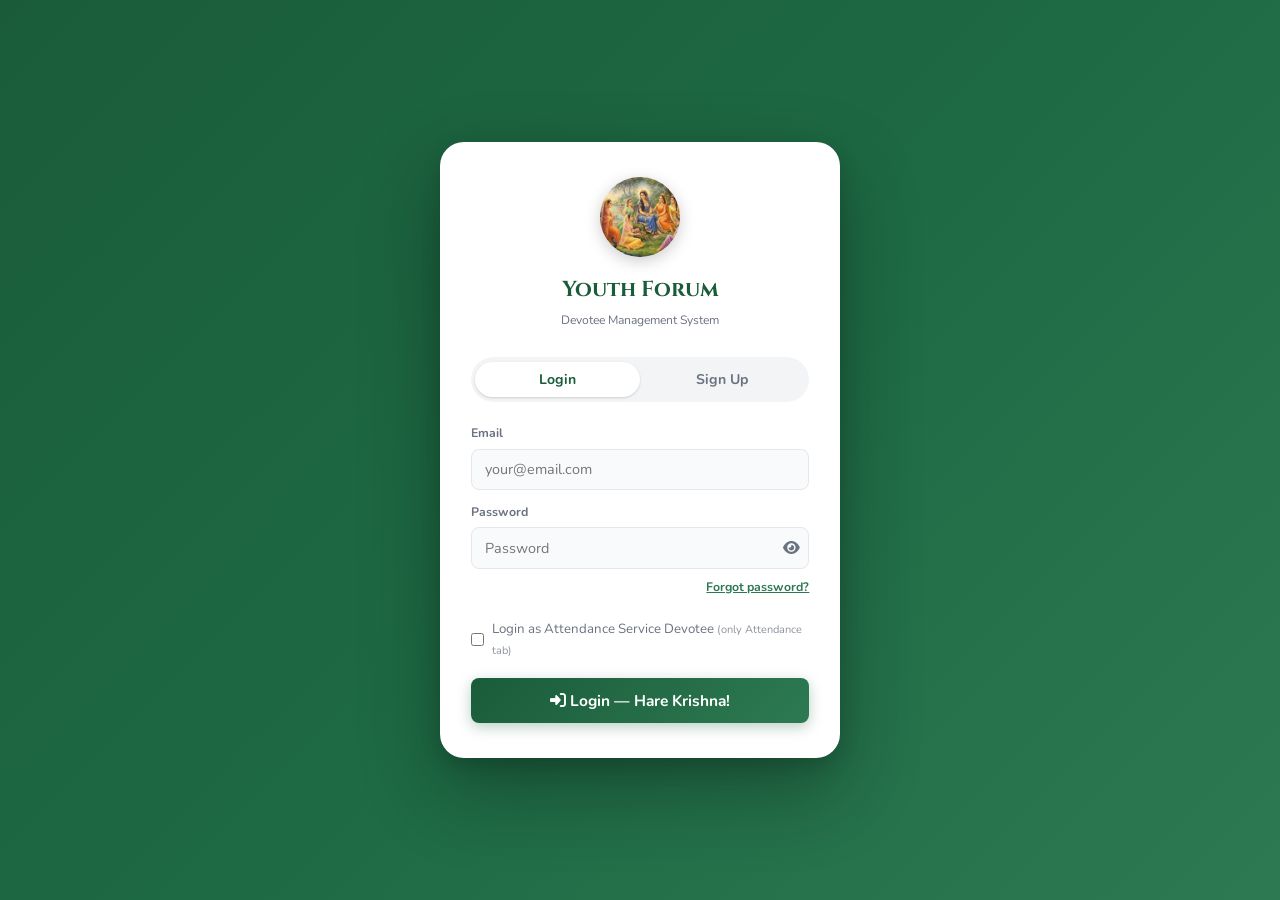
==== index.html @ b0c0c2d6 "done" ====
<!DOCTYPE html>
<html lang="en">
<head>
  <meta charset="UTF-8">
  <meta name="viewport" content="width=device-width, initial-scale=1.0">
  <title>Youth Forum – Devotee Management</title>
  <link rel="preconnect" href="https://fonts.googleapis.com">
  <link href="https://fonts.googleapis.com/css2?family=Cinzel:wght@400;600;700&family=Nunito:wght@300;400;500;600;700&display=swap" rel="stylesheet">
  <link rel="stylesheet" href="https://cdnjs.cloudflare.com/ajax/libs/font-awesome/6.5.1/css/all.min.css">
  <link rel="stylesheet" href="css/style.css">
  <link rel="manifest" href="manifest.json">
  <link rel="apple-touch-icon" href="icon-192.png">
  <link rel="icon" type="image/svg+xml" href="icons/icon.svg">
  <meta name="apple-mobile-web-app-capable" content="yes">
  <meta name="apple-mobile-web-app-status-bar-style" content="black-translucent">
  <meta name="apple-mobile-web-app-title" content="Youth Forum">
  <meta name="theme-color" content="#1a5c3a">
</head>
<body>

<!-- ══════════ AUTH SCREEN ══════════ -->
<div id="auth-screen" class="auth-screen">
  <div class="auth-card">
    <div class="auth-logo">
      <img src="icon-192.png" alt="Youth Forum" style="width:80px;height:80px;border-radius:50%;object-fit:cover;margin-bottom:0.75rem;box-shadow:0 4px 16px rgba(0,0,0,0.2)">
      <h2>Youth Forum</h2>
      <p>Devotee Management System</p>
    </div>
    <div class="auth-tabs">
      <button class="auth-tab active" onclick="switchAuthTab('login', this)">Login</button>
      <button class="auth-tab" onclick="switchAuthTab('signup', this)">Sign Up</button>
    </div>

    <!-- Login Form -->
    <form class="auth-form" id="login-form" onsubmit="doLogin(event)">
      <div id="login-error" class="auth-error"></div>
      <div class="auth-field">
        <label>Email</label>
        <input type="email" id="login-email" required placeholder="your@email.com" autocomplete="email">
      </div>
      <div class="auth-field">
        <label>Password</label>
        <div class="pw-wrap">
          <input type="password" id="login-password" required placeholder="Password" autocomplete="current-password">
          <button type="button" class="pw-eye" onclick="togglePw('login-password',this)" tabindex="-1"><i class="fas fa-eye"></i></button>
        </div>
      </div>
      <div style="text-align:right;margin-top:-.4rem">
        <button type="button" class="forgot-link" onclick="doForgotPassword()">Forgot password?</button>
      </div>
      <label style="display:flex;align-items:center;gap:.5rem;font-size:.83rem;color:var(--text-muted);margin-top:.5rem;cursor:pointer">
        <input type="checkbox" id="login-as-service" style="cursor:pointer">
        <span>Login as Attendance Service Devotee <small style="opacity:.75">(only Attendance tab)</small></span>
      </label>
      <button type="submit" class="auth-btn"><i class="fas fa-sign-in-alt"></i> Login — Hare Krishna!</button>
    </form>

    <!-- Sign Up Form -->
    <form class="auth-form hidden" id="signup-form" onsubmit="doSignup(event)">
      <div id="signup-error" class="auth-error"></div>
      <div class="auth-field">
        <label>Full Name <span class="req">*</span></label>
        <input type="text" id="signup-name" required placeholder="Your name">
      </div>
      <div class="auth-field">
        <label>Email <span class="req">*</span></label>
        <input type="email" id="signup-email" required placeholder="your@email.com" autocomplete="email">
      </div>
      <div class="auth-field">
        <label>Password <span class="req">*</span></label>
        <div class="pw-wrap">
          <input type="password" id="signup-password" required placeholder="Min 6 characters" autocomplete="new-password">
          <button type="button" class="pw-eye" onclick="togglePw('signup-password',this)" tabindex="-1"><i class="fas fa-eye"></i></button>
        </div>
      </div>
      <div class="auth-field">
        <label>Your Role</label>
        <select id="signup-role">
          <option value="serviceDevotee">Facilitator (Calling &amp; Attendance)</option>
          <option value="teamAdmin">Team Admin (Team access)</option>
        </select>
      </div>
      <div class="auth-field" id="signup-team-field">
        <label>Your Team</label>
        <select id="signup-team">
          <option value="">Select Team</option>
          <option>Keshav</option><option>Madhav</option><option>Govind</option><option>Anant</option><option>Janardhana</option><option>Panchaal</option><option>Sanatana</option><option>Other</option>
        </select>
      </div>
      <button type="submit" class="auth-btn"><i class="fas fa-user-plus"></i> Request Account</button>
      <p class="auth-divider"><i class="fas fa-shield-alt"></i> Every new account needs Super Admin approval before it can sign in.</p>
    </form>
  </div>
</div>

<!-- ══════════ PENDING APPROVAL SCREEN ══════════ -->
<div id="pending-approval-screen" class="auth-screen hidden">
  <div class="auth-card">
    <div class="auth-logo">
      <div class="auth-om">⏳</div>
      <h2>Awaiting Approval</h2>
      <p>Your sign-up request has been received.</p>
    </div>
    <div style="text-align:center;color:var(--text-muted);font-size:.88rem;line-height:1.55;padding:.5rem 0 1rem">
      Super Admin will review your request shortly. You'll be able to log in once approved.<br><br>
      If urgent, please contact your coordinator directly.
    </div>
    <button class="btn btn-secondary" style="width:100%" onclick="doLogout()"><i class="fas fa-sign-out-alt"></i> Logout</button>
  </div>
</div>

<!-- ══════════ SIGN-UP REQUESTS MODAL (super admin) ══════════ -->
<div id="signup-requests-modal" class="modal-overlay hidden">
  <div class="modal-box large">
    <div class="modal-header">
      <h2><i class="fas fa-user-clock"></i> Sign-up Requests</h2>
      <button class="btn-icon close" onclick="closeModal('signup-requests-modal')"><i class="fas fa-times"></i></button>
    </div>
    <div id="signup-requests-list" style="max-height:65vh;overflow-y:auto;padding:1rem 1.25rem">
      <div class="loading"><i class="fas fa-spinner"></i> Loading…</div>
    </div>
  </div>
</div>

<!-- ══════════ BIRTHDAY POPUP ══════════ -->
<div id="birthday-popup" class="modal-overlay hidden">
  <div class="modal-box birthday-modal">
    <div class="birthday-header">
      <div class="birthday-icon-wrap"><i class="fas fa-birthday-cake"></i></div>
      <h2>Birthdays This Week 🎉</h2>
      <button class="btn-icon close" onclick="closeBirthdayPopup()"><i class="fas fa-times"></i></button>
    </div>
    <div id="birthday-list" class="birthday-list"></div>
    <button class="btn btn-primary" style="width:100%;margin-top:1rem" onclick="closeBirthdayPopup()">Hare Krishna! Close</button>
  </div>
</div>

<!-- ══════════ TOAST ══════════ -->
<div id="toast" class="toast hidden"></div>

<!-- ══════════ HEADER ══════════ -->
<header class="app-header">
  <div class="header-content">
    <button class="sidebar-toggle" id="sidebar-toggle" onclick="openSidebar()" title="Menu">
      <i class="fas fa-bars"></i>
      <span id="sidebar-badge" class="sidebar-badge hidden"></span>
    </button>
    <div class="header-logo">
      <img src="icon-192.png" class="app-logo-img" alt="Youth Forum" style="width:42px;height:42px;border-radius:50%;object-fit:cover;flex-shrink:0;border:1.5px solid rgba(255,255,255,.4);box-shadow:0 2px 8px rgba(0,0,0,.25);display:block">
      <div class="header-text">
        <h1>Youth Forum</h1>
        <p>Devotee Management System</p>
      </div>
    </div>
    <div class="header-right">
      <div class="header-date"><i class="fas fa-calendar-alt"></i> <span id="today-date"></span></div>
      <div class="header-user">
        <div class="header-user-info">
          <span class="header-user-name" id="header-user-name"></span>
          <span class="role-pill" id="header-role-pill"></span>
        </div>
      </div>
    </div>
  </div>
</header>

<!-- ══════════ SIDEBAR ══════════ -->
<div id="sidebar-overlay" class="sidebar-overlay hidden" onclick="closeSidebar()"></div>
<aside id="app-sidebar" class="app-sidebar">
  <div class="sidebar-header">
    <div class="sidebar-user">
      <div class="sidebar-avatar" id="sidebar-avatar">
        <img id="sidebar-avatar-img" src="" alt="" style="display:none">
        <span id="sidebar-avatar-initials"></span>
      </div>
      <div>
        <div class="sidebar-user-name" id="sidebar-user-name"></div>
        <div class="sidebar-user-role" id="sidebar-user-role"></div>
      </div>
    </div>
    <button class="btn-icon close" onclick="closeSidebar()" title="Close menu"><i class="fas fa-times"></i></button>
  </div>
  <nav class="sidebar-nav">
    <!-- Management group -->
    <div class="sidebar-group super-admin-only">
      <button class="sidebar-group-header" onclick="toggleSidebarGroup(this)">
        <i class="fas fa-cogs"></i> <span>Management</span>
        <i class="fas fa-chevron-down sidebar-chevron"></i>
      </button>
      <div class="sidebar-group-body">
        <button class="sidebar-item sub" onclick="openSessionConfig()">
          <i class="fas fa-calendar-check"></i> <span>Session Configuration</span>
        </button>
        <button class="sidebar-item sub" onclick="openSessionManagement()">
          <i class="fas fa-list-alt"></i> <span>Session Management</span>
        </button>
        <button class="sidebar-item sub" onclick="openUserManagement()">
          <i class="fas fa-user-shield"></i> <span>User Management</span>
        </button>
        <button class="sidebar-item sub" onclick="openSignupRequests()">
          <i class="fas fa-user-clock"></i> <span>Sign-up Requests</span>
          <span id="signup-pending-badge" class="sidebar-item-badge hidden">0</span>
        </button>
        <button class="sidebar-item sub" onclick="openTargetMgmt(); closeSidebar();">
          <i class="fas fa-bullseye"></i> <span>Target Management</span>
        </button>
        <button class="sidebar-item sub danger" onclick="openClearDataModal(); closeSidebar();">
          <i class="fas fa-trash-alt"></i> <span>Clear Data</span>
        </button>
      </div>
    </div>

    <!-- Reports group -->
    <div class="sidebar-group super-admin-only">
      <button class="sidebar-group-header" onclick="toggleSidebarGroup(this)">
        <i class="fas fa-chart-bar"></i> <span>Reports</span>
        <i class="fas fa-chevron-down sidebar-chevron"></i>
      </button>
      <div class="sidebar-group-body">
        <button class="sidebar-item sub" onclick="openMonthlyReports(); closeSidebar();">
          <i class="fas fa-calendar-alt"></i> <span>Monthly Reports</span>
        </button>
        <button class="sidebar-item sub" onclick="openFYReports(); closeSidebar();">
          <i class="fas fa-calendar-check"></i> <span>FY Reports</span>
        </button>
        <button class="sidebar-item sub" onclick="openIndividualReports(); closeSidebar();">
          <i class="fas fa-id-card"></i> <span>Individual Reports</span>
        </button>
      </div>
    </div>

    <!-- Standalone shortcut: opens its own card view -->
    <button class="sidebar-item super-admin-only" onclick="openPersonalMeetings(); closeSidebar();">
      <i class="fas fa-handshake"></i> <span>Personal Meetings</span>
    </button>

    <div class="sidebar-divider"></div>

    <button class="sidebar-item" onclick="openEditProfile(); closeSidebar();">
      <i class="fas fa-user-edit"></i> <span>Edit Profile</span>
    </button>
    <button class="sidebar-item" onclick="openChangePassword()">
      <i class="fas fa-key"></i> <span>Change Password</span>
    </button>
    <div class="sidebar-divider"></div>
    <button class="sidebar-item danger" onclick="doLogout()">
      <i class="fas fa-sign-out-alt"></i> <span>Logout</span>
    </button>
  </nav>
</aside>

<!-- ══════════ TAB NAV ══════════ -->
<nav class="tab-nav">
  <button class="tab-btn active" data-tab="dashboard" onclick="switchTab('dashboard', this)">
    <i class="fas fa-home"></i><span>Dashboard</span>
  </button>
  <button class="tab-btn" data-tab="devotees" onclick="switchTab('devotees', this)">
    <i class="fas fa-users"></i><span>Devotees</span>
  </button>
  <button class="tab-btn" data-tab="calling" onclick="switchTab('calling', this)">
    <i class="fas fa-phone-alt"></i><span>Calling</span>
  </button>
  <button class="tab-btn" data-tab="attendance" onclick="switchTab('attendance', this)">
    <i class="fas fa-check-circle"></i><span>Attendance</span>
  </button>
  <button class="tab-btn" data-tab="books" onclick="switchTab('books', this)">
    <i class="fas fa-book-open"></i><span>Books</span>
  </button>
  <button class="tab-btn" data-tab="service" onclick="switchTab('service', this)">
    <i class="fas fa-hands-helping"></i><span>Service</span>
  </button>
  <button class="tab-btn" data-tab="registration" onclick="switchTab('registration', this)">
    <i class="fas fa-id-card-alt"></i><span>Registration</span>
  </button>
  <button class="tab-btn" data-tab="donation" onclick="switchTab('donation', this)">
    <i class="fas fa-hand-holding-heart"></i><span>Donation</span>
  </button>
  <button class="tab-btn" data-tab="care" onclick="switchTab('care', this)">
    <i class="fas fa-heart"></i><span>Care</span>
  </button>
  <button class="tab-btn" data-tab="events" onclick="switchTab('events', this)">
    <i class="fas fa-calendar-star"></i><span>Events</span>
  </button>
  <button class="tab-btn" data-tab="calling-mgmt" onclick="switchTab('calling-mgmt', this)">
    <i class="fas fa-phone-volume"></i><span>Calling Mgmt</span>
  </button>
</nav>

<!-- ══════════ BOTTOM NAV (mobile only) ══════════
     All tabs in a scrollable strip — 4 visible at a time.
     Arrow buttons on each side scroll by one "page" (4 tab widths).
     Active tab auto-scrolls into view via _bnavScrollActive() in ui-core.js.
     applyRoleUI hides individual .bnav-btn elements by role, same as before. -->
<nav class="bottom-nav">
  <button class="bnav-arrow" id="bnav-prev" onclick="_bnavScroll(-1)" aria-label="Previous tabs">
    <i class="fas fa-chevron-left"></i>
  </button>
  <div class="bnav-scroll" id="bnav-scroll">
    <button class="bnav-btn" data-tab="dashboard" onclick="switchTab('dashboard', this)">
      <i class="fas fa-home"></i><span>Home</span>
    </button>
    <button class="bnav-btn" data-tab="devotees" onclick="switchTab('devotees', this)">
      <i class="fas fa-users"></i><span>Devotees</span>
    </button>
    <button class="bnav-btn" data-tab="calling" onclick="switchTab('calling', this)">
      <i class="fas fa-phone-alt"></i><span>Calling</span>
    </button>
    <button class="bnav-btn" data-tab="attendance" onclick="switchTab('attendance', this)">
      <i class="fas fa-check-circle"></i><span>Attendance</span>
    </button>
    <button class="bnav-btn" data-tab="books" onclick="switchTab('books', this)">
      <i class="fas fa-book-open"></i><span>Books</span>
    </button>
    <button class="bnav-btn" data-tab="service" onclick="switchTab('service', this)">
      <i class="fas fa-hands-helping"></i><span>Service</span>
    </button>
    <button class="bnav-btn" data-tab="registration" onclick="switchTab('registration', this)">
      <i class="fas fa-id-card-alt"></i><span>Reg.</span>
    </button>
    <button class="bnav-btn" data-tab="donation" onclick="switchTab('donation', this)">
      <i class="fas fa-hand-holding-heart"></i><span>Donation</span>
    </button>
    <button class="bnav-btn" data-tab="care" onclick="switchTab('care', this)">
      <i class="fas fa-heart"></i><span>Care</span>
    </button>
    <button class="bnav-btn" data-tab="events" onclick="switchTab('events', this)">
      <i class="fas fa-calendar-star"></i><span>Events</span>
    </button>
    <button class="bnav-btn" data-tab="calling-mgmt" onclick="switchTab('calling-mgmt', this)">
      <i class="fas fa-phone-volume"></i><span>Mgmt</span>
    </button>
  </div>
  <button class="bnav-arrow" id="bnav-next" onclick="_bnavScroll(1)" aria-label="Next tabs">
    <i class="fas fa-chevron-right"></i>
  </button>
</nav>

<!-- ══════════ BREADCRUMB TRAIL ══════════
     A clickable path "Home › Reports › Attendance Reports › Attendance Sheet"
     so users always know where they are inside nested screens. Click any
     segment to jump up the hierarchy. -->
<nav id="breadcrumb-trail" class="breadcrumb-trail" aria-label="Breadcrumb"></nav>

<!-- ══════════ FILTER RIBBON ══════════
     Single source of truth for context filters across every tab.
     Chip = grey when inactive, brand-green when filter is active.
     Click chip → custom dropdown panel opens below. -->
<section id="master-filter-bar" class="filter-ribbon">
  <div class="fr-chips">

    <!-- Session chip -->
    <div class="fr-chip-wrap">
      <div class="fr-chip" id="fr-chip-session" data-active="false" onclick="_frToggle(event,'session')">
        <i class="fas fa-calendar-check fr-chip-icon"></i>
        <span class="fr-chip-label">Session</span>
        <span class="fr-chip-value" id="fr-session-value"></span>
        <button class="fr-chip-clear" id="fr-session-clear" onclick="_frClearSession(event)" title="Clear"><i class="fas fa-times"></i></button>
        <i class="fas fa-chevron-down fr-chip-caret"></i>
      </div>
      <div class="fr-dropdown hidden" id="fr-dropdown-session">
        <div class="fr-dropdown-list" id="fr-dropdown-list-session">
          <div class="fr-dropdown-empty">— Loading sessions —</div>
        </div>
      </div>
    </div>

    <!-- Team chip -->
    <div class="fr-chip-wrap">
      <div class="fr-chip" id="fr-chip-team" data-active="false" onclick="_frToggle(event,'team')">
        <i class="fas fa-users fr-chip-icon"></i>
        <span class="fr-chip-label">Team</span>
        <span class="fr-chip-value" id="fr-team-value"></span>
        <span id="mfb-team-chip" class="fr-chip-locked" style="display:none"></span>
        <button class="fr-chip-clear" id="fr-team-clear" onclick="_frClearTeam(event)" title="Clear"><i class="fas fa-times"></i></button>
        <i class="fas fa-chevron-down fr-chip-caret"></i>
      </div>
      <div class="fr-dropdown hidden" id="fr-dropdown-team">
        <div class="fr-dropdown-list" id="fr-dropdown-list-team"></div>
      </div>
    </div>

    <!-- Calling By chip -->
    <div class="fr-chip-wrap">
      <div class="fr-chip" id="fr-chip-by" data-active="false" onclick="_frToggle(event,'by')">
        <i class="fas fa-headset fr-chip-icon"></i>
        <span class="fr-chip-label">Calling By</span>
        <span class="fr-chip-value" id="fr-by-value"></span>
        <button class="fr-chip-clear" id="fr-by-clear" onclick="_frClearBy(event)" title="Clear"><i class="fas fa-times"></i></button>
        <i class="fas fa-chevron-down fr-chip-caret"></i>
      </div>
      <div class="fr-dropdown hidden" id="fr-dropdown-by">
        <div class="fr-dropdown-list" id="fr-dropdown-list-by"></div>
      </div>
    </div>

    <!-- Clear all -->
    <button class="fr-clear-all" id="fr-clear-all" onclick="_frClearAll()" style="display:none">
      <i class="fas fa-broom"></i> Clear all
    </button>
  </div>
  <div class="mfb-caption" id="mfb-caption">Showing all teams</div>
</section>

<!-- ══════════ MAIN CONTENT ══════════ -->
<main class="main-content">

  <!-- ──────── TAB 0: DASHBOARD (REPORT-ONLY) ──────── -->
  <section id="tab-dashboard" class="tab-panel active">

    <!-- Compact greeting bar -->
    <div class="dash-greet">
      <div class="dash-greet-left">
        <span class="dash-greet-om">ॐ</span>
        <div>
          <div id="home-greeting" class="dash-greet-title">Hare Krishna!</div>
          <div class="dash-greet-sub" id="dash-greet-sub">Today's snapshot</div>
        </div>
      </div>
      <button class="dash-refresh-btn" onclick="loadDashboard()" title="Refresh">
        <i class="fas fa-sync-alt"></i>
      </button>
    </div>

    <!-- KPI tiles row -->
    <div class="dash-kpi-row" id="dash-kpi-row">
      <div class="dash-kpi" data-kpi="attended">
        <div class="dash-kpi-icon att-icon"><i class="fas fa-check-circle"></i></div>
        <div class="dash-kpi-body">
          <div class="dash-kpi-num" id="kpi-attended">—</div>
          <div class="dash-kpi-label">Attended</div>
        </div>
      </div>
      <div class="dash-kpi" data-kpi="accuracy">
        <div class="dash-kpi-icon call-icon"><i class="fas fa-phone-alt"></i></div>
        <div class="dash-kpi-body">
          <div class="dash-kpi-num" id="kpi-accuracy">—</div>
          <div class="dash-kpi-label">Calling Accuracy</div>
        </div>
      </div>
      <div class="dash-kpi" data-kpi="books">
        <div class="dash-kpi-icon book-icon"><i class="fas fa-book-open"></i></div>
        <div class="dash-kpi-body">
          <div class="dash-kpi-num" id="kpi-books">—</div>
          <div class="dash-kpi-label">Books</div>
        </div>
      </div>
      <div class="dash-kpi" data-kpi="service">
        <div class="dash-kpi-icon service-icon"><i class="fas fa-hands-helping"></i></div>
        <div class="dash-kpi-body">
          <div class="dash-kpi-num" id="kpi-service">—</div>
          <div class="dash-kpi-label">Services</div>
        </div>
      </div>
      <div class="dash-kpi" data-kpi="reg">
        <div class="dash-kpi-icon reg-icon"><i class="fas fa-id-card-alt"></i></div>
        <div class="dash-kpi-body">
          <div class="dash-kpi-num" id="kpi-reg">—</div>
          <div class="dash-kpi-label">Registrations</div>
        </div>
      </div>
      <div class="dash-kpi" data-kpi="donation">
        <div class="dash-kpi-icon donation-icon"><i class="fas fa-hand-holding-heart"></i></div>
        <div class="dash-kpi-body">
          <div class="dash-kpi-num" id="kpi-donation">—</div>
          <div class="dash-kpi-label">Donation ₹</div>
        </div>
      </div>
    </div>

    <!-- Coordinator performance grid -->
    <div class="dash-section-head">
      <div>
        <i class="fas fa-clipboard-list"></i> Coordinator Performance
      </div>
    </div>
    <div id="dashboard-content" class="dashboard-wrap">
      <div class="loading"><i class="fas fa-spinner"></i> Loading…</div>
    </div>

    <!-- Quick-launch shortcuts (compact) -->
    <div class="dash-section-head"><i class="fas fa-bolt"></i> Quick Actions</div>
    <div class="dash-quick-grid">
      <button class="dash-quick" onclick="navTabView('attendance','live')">
        <span class="dash-quick-icon att-icon"><i class="fas fa-check-circle"></i></span>
        <span class="dash-quick-label">Mark Attendance</span>
      </button>
      <button class="dash-quick" onclick="navTabView('calling','calls')">
        <span class="dash-quick-icon call-icon"><i class="fas fa-phone-alt"></i></span>
        <span class="dash-quick-label">Log Calls</span>
      </button>
      <button class="dash-quick entry-action" onclick="navTabView('service','log')">
        <span class="dash-quick-icon service-icon"><i class="fas fa-hands-helping"></i></span>
        <span class="dash-quick-label">Add Service</span>
      </button>
      <button class="dash-quick entry-action" onclick="navTabView('books','log')">
        <span class="dash-quick-icon book-icon"><i class="fas fa-book-open"></i></span>
        <span class="dash-quick-label">Add Books</span>
      </button>
      <button class="dash-quick entry-action" onclick="navTabView('registration','log')">
        <span class="dash-quick-icon reg-icon"><i class="fas fa-id-card-alt"></i></span>
        <span class="dash-quick-label">Add Registration</span>
      </button>
      <button class="dash-quick entry-action" onclick="navTabView('donation','log')">
        <span class="dash-quick-icon donation-icon"><i class="fas fa-hand-holding-heart"></i></span>
        <span class="dash-quick-label">Add Donation</span>
      </button>
    </div>

  </section>

  <!-- ──────── TAB 1: DEVOTEES ──────── -->
  <section id="tab-devotees" class="tab-panel">
    <div class="panel-header">
      <h2><i class="fas fa-spa"></i> Devotee Profiles</h2>
      <div class="panel-actions">
        <button class="btn btn-secondary" id="btn-import-excel" onclick="openImportModal()"><i class="fas fa-file-excel"></i> Import Excel</button>
        <button class="btn btn-secondary admin-coordinator-only" onclick="exportDevoteeDatabase()" title="Export team-wise devotee database"><i class="fas fa-database"></i> Export DB</button>
      </div>
    </div>
    <div class="search-filter-bar">
      <div class="search-box">
        <i class="fas fa-search"></i>
        <input type="text" id="devotee-search" placeholder="Search by name or mobile…" autocomplete="off" autocorrect="off" autocapitalize="off" spellcheck="false" data-form-type="other" data-lpignore="true" data-1p-ignore="true" readonly onfocus="this.removeAttribute('readonly')" oninput="debounce(loadDevotees, 300)()">
      </div>
      <!-- Team + Calling By come from the master filter bar. Status stays here as a content filter. -->
      <select id="filter-status" class="filter-select" onchange="loadDevotees()">
        <option value="">All Statuses</option>
        <option value="Expected to be Serious">ETS</option>
        <option>Serious</option>
        <option>Most Serious</option>
        <option>New Devotee</option>
        <option>Inactive</option>
      </select>
    </div>
    <div id="devotee-count" class="result-count"></div>
    <div id="devotee-list" class="devotee-list"></div>
  </section>

  <!-- ──────── TAB 2: CALLING ──────── -->
  <section id="tab-calling" class="tab-panel">
    <input type="hidden" id="calling-week">

    <div class="att-sub-tabs">
      <button class="att-sub-tab active" onclick="switchCallingSubTab(this,'calls')">
        <i class="fas fa-phone-alt"></i> Calls
      </button>
      <button class="att-sub-tab" onclick="switchCallingSubTab(this,'reports')">
        <i class="fas fa-chart-bar"></i> Reports
      </button>
    </div>

    <!-- ── CALLING LIST PANEL ── -->
    <div id="calling-panel-list" class="att-sub-panel active">
      <div class="panel-header">
        <h2><i class="fas fa-phone-alt"></i> Calling Status</h2>
        <div class="panel-actions">
          <span id="calling-dates-display" class="calling-dates-display"></span>
          <button class="btn btn-secondary btn-sm" onclick="exportCallingListByCoord()" title="Download calling list (per coordinator, last 6 sessions)">
            <i class="fas fa-file-excel"></i> Download List
          </button>
        </div>
      </div>
      <!-- Search + Status are local; Team + Calling By come from master filter bar -->
      <div class="search-filter-bar" style="flex-wrap:wrap;gap:.5rem">
        <div class="search-box" style="flex:1;min-width:160px">
          <i class="fas fa-search"></i>
          <input type="text" id="calling-search" placeholder="Search devotee…" autocomplete="off" autocorrect="off" autocapitalize="off" spellcheck="false" data-form-type="other" data-lpignore="true" data-1p-ignore="true" readonly onfocus="this.removeAttribute('readonly')" oninput="filterCallingList()">
        </div>
        <select id="calling-filter-status" class="filter-select" onchange="filterCallingList()">
          <option value="">All Statuses</option>
          <option value="Yes">✓ Confirmed Coming</option>
          <option value="did_not_pick">Did not pick call</option>
          <option value="incoming_na">Incoming not available</option>
          <option value="wrong_number">Wrong number</option>
          <option value="online_class">Shifted to online class</option>
          <option value="out_of_service">Temporarily out of service</option>
          <option value="out_of_station">Out of station</option>
          <option value="exams">Exams</option>
          <option value="festival_calling">Festival Calling</option>
          <option value="not_interested_now">Not Interested (this week)</option>
          <option value="_none">Not Called</option>
        </select>
      </div>
      <!-- Stats reflect the current filter (team / caller / search / status) -->
      <div id="calling-stats" class="calling-stats-row"></div>
      <div id="calling-list" class="calling-table-wrap"></div>
      <div id="calling-submit-bar" class="calling-submit-bar"></div>
    </div>

    <!-- ── REPORTS SUB-PANEL (was the standalone Reports tab → calling category) ── -->
    <div id="calling-panel-reports" class="att-sub-panel">
      <div id="reports-cat-calling" class="reports-cat-panel active">
        <div class="sub-tabs">
          <button class="sub-tab active" onclick="switchCallingRptSub(this,'weekly')"><i class="fas fa-chart-bar"></i> Weekly Report</button>
          <button class="sub-tab" onclick="switchCallingRptSub(this,'submission')"><i class="fas fa-chart-line"></i> Submission Reports</button>
        </div>
        <div id="subtab-calling-weekly" class="sub-panel active">
          <div class="rpt-controls-row">
            <div class="rpt-week-group">
              <button class="btn btn-secondary" onclick="downloadCurrentReportExcel()" title="Download current period's Excel">
                <i class="fas fa-file-excel"></i> Export
              </button>
              <button class="btn btn-secondary" onclick="downloadCompleteReportExcel()" title="Download complete FY history">
                <i class="fas fa-download"></i> Export FY
              </button>
            </div>
            <div class="rpt-type-btns">
              <button id="rpt-tab-accuracy" class="btn btn-secondary rpt-type-btn" onclick="switchReportType('accuracy',this)"><i class="fas fa-bullseye"></i> Attendance Accuracy</button>
            </div>
          </div>
          <div id="calling-reports-content"></div>
        </div>
        <div id="subtab-calling-submission" class="sub-panel">
          <div class="late-rpt-header">
            <span class="late-rpt-info"><i class="fas fa-clock"></i> Calling submission times — current week + last 3 weeks</span>
            <button class="btn btn-secondary" style="padding:.3rem .8rem;font-size:.8rem" onclick="loadLateReports()"><i class="fas fa-sync-alt"></i> Refresh</button>
          </div>
          <div id="calling-late-content"></div>
        </div>
      </div>
    </div>

  </section>

  <!-- ──────── TAB 3: ATTENDANCE ──────── -->
  <section id="tab-attendance" class="tab-panel">
    <div class="att-sub-tabs">
      <button class="att-sub-tab active" onclick="switchAttSubTab(this,'live')">
        <i class="fas fa-check-circle"></i> Live
      </button>
      <button class="att-sub-tab" onclick="switchAttSubTab(this,'reports')">
        <i class="fas fa-chart-bar"></i> Reports
      </button>
    </div>

    <!-- ── LIVE SESSION PANEL ── -->
    <div id="att-panel-live" class="att-sub-panel active">
      <div class="panel-header">
        <h2><i class="fas fa-check-circle"></i> Live Attendance</h2>
        <div class="panel-actions">

          <span id="session-topic-inline" class="session-topic-inline hidden">
            <i class="fas fa-book-open"></i> <span id="session-topic-text"></span>
          </span>
          <span id="session-date-display" class="session-date-chip">
            <i class="fas fa-calendar-alt"></i>
            <span id="session-date-text"></span>
          </span>
          <button class="btn btn-secondary admin-coordinator-only" onclick="exportAttendance()">
            <i class="fas fa-file-excel"></i> Export
          </button>
        </div>
      </div>
      <div id="session-cancelled-banner" class="session-cancelled-banner hidden">
        <span><i class="fas fa-times-circle"></i> This Sunday class is <strong>Cancelled</strong> — No attendance being taken</span>
        <button class="btn btn-secondary admin-coordinator-only" style="padding:.25rem .8rem;font-size:.8rem;margin-left:auto" onclick="unCancelSession()"><i class="fas fa-undo"></i> Restore Class</button>
      </div>
      <div class="attendance-dashboard">
        <div class="stat-card target-card">
          <div class="stat-icon"><i class="fas fa-check-double"></i></div>
          <div class="stat-info"><div class="stat-value" id="stat-confirmed">0</div><div class="stat-label">Total Confirmed</div></div>
        </div>
        <div class="stat-card present-card">
          <div class="stat-icon"><i class="fas fa-user-check"></i></div>
          <div class="stat-info"><div class="stat-value" id="stat-present">0</div><div class="stat-label">Present</div></div>
        </div>
        <div class="stat-card new-card">
          <div class="stat-icon"><i class="fas fa-user-plus"></i></div>
          <div class="stat-info"><div class="stat-value" id="stat-new">0</div><div class="stat-label">New</div></div>
        </div>
        <div class="stat-card total-card">
          <div class="stat-icon"><i class="fas fa-users"></i></div>
          <div class="stat-info"><div class="stat-value" id="stat-total">0</div><div class="stat-label">Total Present</div></div>
        </div>
      </div>
      <div class="attendance-search">
        <div class="search-box large">
          <i class="fas fa-search"></i>
          <input type="text" id="attendance-search" placeholder="Search devotee to mark attendance…" autocomplete="off" autocorrect="off" autocapitalize="off" spellcheck="false" data-form-type="other" data-lpignore="true" data-1p-ignore="true" readonly onfocus="this.removeAttribute('readonly')" oninput="debounce(loadAttendanceCandidates, 300)()">
        </div>
      </div>
      <div id="attendance-list" class="attendance-grid"></div>
    </div>

    <!-- ── REPORTS SUB-PANEL (was the standalone Reports tab) ── -->
    <div id="att-panel-reports" class="att-sub-panel">
      <!-- Period segment — Single Session uses the master Session date;
           Month / Quarter / FY aggregate around that anchor. -->
      <div class="rpt-period-row">
        <span class="rpt-period-label">Period:</span>
        <div class="rpt-period-seg" role="tablist">
          <button class="rpt-period-btn active" data-period="session" onclick="setReportPeriod('session')"><i class="fas fa-calendar-day"></i> Single Session</button>
          <button class="rpt-period-btn" data-period="month"   onclick="setReportPeriod('month')"><i class="fas fa-calendar-alt"></i> Month</button>
          <button class="rpt-period-btn" data-period="quarter" onclick="setReportPeriod('quarter')"><i class="fas fa-th"></i> Quarter</button>
          <button class="rpt-period-btn" data-period="fy"      onclick="setReportPeriod('fy')"><i class="fas fa-archive"></i> FY</button>
        </div>
        <span id="rpt-period-summary" class="rpt-period-summary"></span>
      </div>

      <div id="reports-cat-attendance" class="reports-cat-panel active">
        <div class="sub-tabs">
          <button class="sub-tab active" onclick="switchSubTab(this,'attendance-detail'); loadYearlySheet()"><i class="fas fa-table"></i> Attendance Sheet</button>
          <button class="sub-tab" onclick="switchSubTab(this,'late-comers'); loadLateComersReport()"><i class="fas fa-clock"></i> Late Comers</button>
          <button class="sub-tab" onclick="switchSubTab(this,'newcomers-report')"><i class="fas fa-user-plus"></i> New Comers</button>
          <button class="sub-tab" onclick="switchSubTab(this,'serious-analysis')"><i class="fas fa-star"></i> Serious</button>
          <button class="sub-tab" onclick="switchSubTab(this,'team-leaderboard')"><i class="fas fa-trophy"></i> Teams</button>
          <button class="sub-tab" onclick="switchSubTab(this,'trends')"><i class="fas fa-chart-line"></i> Trends</button>
        </div>
        <div id="subtab-attendance-detail" class="sub-panel active">
          <div class="sheet-controls">
            <button class="btn btn-secondary" onclick="exportYearlySheetExcel()">
              <i class="fas fa-file-excel"></i> Export Excel
            </button>
          </div>
          <div id="yearly-sheet-wrap" class="attendance-sheet-wrap">
            <div class="empty-state"><i class="fas fa-table"></i><p>Loading…</p></div>
          </div>
        </div>
        <div id="subtab-late-comers" class="sub-panel">
          <div id="late-comers-content"><div class="empty-state"><i class="fas fa-clock"></i><p>Loading…</p></div></div>
        </div>
        <div id="subtab-newcomers-report" class="sub-panel"><div id="newcomers-report-content"></div></div>
        <div id="subtab-serious-analysis" class="sub-panel"><div id="serious-analysis-content"></div></div>
        <div id="subtab-team-leaderboard" class="sub-panel"><div id="team-leaderboard-content"></div></div>
        <div id="subtab-trends" class="sub-panel">
          <div class="chart-container"><canvas id="trends-chart"></canvas></div>
        </div>
      </div>
    </div>

  </section>

  <!-- ──────── TABS 4-7: ACTIVITY TABS (Books / Service / Registration / Donation) ────────
       Each panel is built dynamically by ui-activities.js when first opened.
       Structure inside each: [Log Entry sub-tab] | [Reports sub-tab]. -->
  <section id="tab-books"        class="tab-panel"></section>
  <section id="tab-service"      class="tab-panel"></section>
  <section id="tab-registration" class="tab-panel"></section>
  <section id="tab-donation"     class="tab-panel"></section>

  <!-- ──────── TAB 5: CARE ──────── -->
  <section id="tab-care" class="tab-panel">
    <div class="panel-header">
      <h2><i class="fas fa-heart"></i> Devotee Care</h2>
      <button class="btn btn-secondary" onclick="loadCareData()"><i class="fas fa-sync"></i> Refresh</button>
    </div>
    <div class="care-grid">
      <div class="care-card care-clickable" onclick="openCareDetail('absentWeek')">
        <div class="care-card-header">
          <i class="fas fa-user-clock"></i>
          <div><h3>Absent This Week</h3><p>Regular attendees who missed this week</p></div>
          <span class="care-badge" id="absent-week-count">0</span>
        </div>
      </div>
      <div class="care-card warn-card care-clickable" onclick="openCareDetail('absent2Weeks')">
        <div class="care-card-header">
          <i class="fas fa-exclamation-triangle"></i>
          <div><h3>Absent 2+ Weeks</h3><p>Missing for 2 consecutive weeks</p></div>
          <span class="care-badge badge-warn" id="absent-2weeks-count">0</span>
        </div>
      </div>
      <div class="care-card success-card care-clickable" onclick="openCareDetail('newcomers')">
        <div class="care-card-header">
          <i class="fas fa-seedling"></i>
          <div><h3>Returning Newcomers</h3><p>Were new last week and came again!</p></div>
          <span class="care-badge badge-success" id="newcomers-count">0</span>
        </div>
      </div>
      <div class="care-card danger-card care-clickable" onclick="openCareDetail('inactive')">
        <div class="care-card-header">
          <i class="fas fa-flag"></i>
          <div><h3>Inactivity Alerts</h3><p>Haven't attended in 3+ consecutive weeks</p></div>
          <span class="care-badge badge-danger" id="inactive-count">0</span>
        </div>
      </div>
      <div class="care-card warn-card care-clickable" onclick="openCareDetail('saidComing')">
        <div class="care-card-header">
          <i class="fas fa-user-times"></i>
          <div><h3>Said Coming — Didn't Come</h3><p>Confirmed on call but absent on session</p></div>
          <span class="care-badge badge-warn" id="said-coming-count">0</span>
        </div>
      </div>
    </div>
  </section>

  <!-- ──────── TAB 6: EVENTS ──────── -->
  <section id="tab-events" class="tab-panel">
    <div class="panel-header">
      <h2><i class="fas fa-calendar-alt"></i> Upcoming Events</h2>
      <button class="btn btn-primary admin-coordinator-only" onclick="openNewEventModal()"><i class="fas fa-plus"></i> New Event</button>
    </div>
    <div id="events-list" class="events-grid"></div>
  </section>

  <!-- ──────── TAB: CALLING MGMT DASHBOARD (superAdmin only) ──────── -->
  <section id="tab-calling-mgmt" class="tab-panel">
    <div class="panel-header">
      <h2><i class="fas fa-phone-volume"></i> Calling Management Dashboard</h2>
      <div class="panel-actions">
        <button class="btn btn-secondary" onclick="toggleCMConfig(this)">
          <i class="fas fa-cog"></i> Configure
        </button>
        <button class="btn btn-secondary" onclick="exportMgmtFY()">
          <i class="fas fa-file-excel"></i> Export FY
        </button>
      </div>
    </div>
    <div id="cm-config-row" class="calling-config-row hidden" style="margin-bottom:1rem">
      <div class="calling-config-fields">
        <div class="calling-config-field">
          <label><i class="fas fa-phone-alt"></i> Calling Date</label>
          <input type="date" id="cm-config-calling-date" class="filter-select">
        </div>
        <div class="calling-config-field">
          <label><i class="fas fa-chalkboard-teacher"></i> Session Date</label>
          <input type="date" id="cm-config-session-date" class="filter-select">
        </div>
        <button class="btn btn-primary" onclick="saveCMCallingDates()">
          <i class="fas fa-save"></i> Save Dates
        </button>
      </div>
    </div>
    <div id="calling-mgmt-tabs" class="att-sub-tabs">
      <button class="att-sub-tab active" onclick="switchCallingMgmtTab('calling', this)">
        <i class="fas fa-phone-alt"></i> Calling List
      </button>
      <button class="att-sub-tab" onclick="switchCallingMgmtTab('newcomers', this)">
        <i class="fas fa-user-plus"></i> New Comers
      </button>
      <button class="att-sub-tab" onclick="switchCallingMgmtTab('online', this)">
        <i class="fas fa-laptop"></i> Online Class
      </button>
      <button class="att-sub-tab" onclick="switchCallingMgmtTab('notinterested', this)">
        <i class="fas fa-ban"></i> Not Interested
      </button>
      <button class="att-sub-tab" onclick="switchCallingMgmtTab('festival', this)">
        <i class="fas fa-star"></i> Festival Calling
      </button>
    </div>
    <div id="calling-mgmt-panel-calling" class="att-sub-panel active">
      <div id="cm-week-content"></div>
    </div>
    <div id="calling-mgmt-panel-newcomers" class="att-sub-panel">
      <div id="cm-newcomers-content"></div>
    </div>
    <div id="calling-mgmt-panel-online" class="att-sub-panel">
      <div id="cm-online-content"></div>
    </div>
    <div id="calling-mgmt-panel-notinterested" class="att-sub-panel">
      <div id="cm-notinterested-content"></div>
    </div>
    <div id="calling-mgmt-panel-festival" class="att-sub-panel">
      <div id="cm-festival-content"></div>
    </div>
  </section>

<!-- FAB: Register New Devotee (shown only on Attendance > Live) -->
<button id="register-fab" class="fab hidden" onclick="openDevoteeFormModal(true)" title="Register New Devotee">
  <i class="fas fa-plus"></i>
</button>

<!-- FAB: Add Devotee (super admin only, on Devotees tab) -->
<button id="add-devotee-fab" class="fab fab-add-user super-admin-only" onclick="openDevoteeFormModal()" title="Add Devotee">
  <i class="fas fa-user-plus"></i>
</button>

</main>

<!-- ══════════ MODALS ══════════ -->

<!-- Profile View Modal -->
<div id="profile-modal" class="modal-overlay hidden">
  <div class="modal-box profile-modal-box profile-form-modal">
    <div class="modal-header">
      <h2 id="profile-modal-name">Devotee Profile</h2>
      <div class="modal-header-actions">
        <button class="btn-icon admin-coordinator-only" id="history-btn" onclick="openHistoryModal()" title="Change History"><i class="fas fa-history"></i></button>
        <button class="btn-icon" id="edit-profile-btn" onclick="editCurrentDevotee()" title="Edit Profile"><i class="fas fa-pencil-alt"></i></button>
        <button class="btn-icon close" onclick="closeModal('profile-modal')"><i class="fas fa-times"></i></button>
      </div>
    </div>

    <!-- Profile Hero -->
    <div id="profile-view-hero"></div>

    <!-- Same tab bar as Add New Devotee -->
    <div class="profile-sec-tabs">
      <button class="psec-tab psec-identity active" onclick="switchProfileViewTab('identity',this)">
        <i class="fas fa-user"></i><span>Identity</span>
      </button>
      <button class="psec-tab psec-team" onclick="switchProfileViewTab('team',this)">
        <i class="fas fa-users"></i><span>Team</span>
      </button>
      <button class="psec-tab psec-professional" onclick="switchProfileViewTab('professional',this)">
        <i class="fas fa-briefcase"></i><span>Professional</span>
      </button>
      <button class="psec-tab psec-sadhana" onclick="switchProfileViewTab('sadhana',this)">
        <i class="fas fa-dharmachakra"></i><span>Sadhana</span>
      </button>
      <button class="psec-tab psec-family" onclick="switchProfileViewTab('family',this)">
        <i class="fas fa-home"></i><span>Family</span>
      </button>
      <button class="psec-tab psec-referred" onclick="switchProfileViewTab('referred',this)">
        <i class="fas fa-user-plus"></i><span>Referred</span>
      </button>
    </div>

    <div id="profile-modal-content"></div>

    <div class="form-actions psec-actions" id="profile-view-actions"></div>
  </div>
</div>

<!-- History Modal -->
<div id="history-modal" class="modal-overlay hidden">
  <div class="modal-box">
    <div class="modal-header">
      <h2 id="history-modal-title">Profile Change History</h2>
      <button class="btn-icon close" onclick="closeModal('history-modal')"><i class="fas fa-times"></i></button>
    </div>
    <div id="history-content" style="max-height:60vh;overflow-y:auto"></div>
  </div>
</div>

<!-- Devotee Form Modal (Add / Edit) -->
<div id="devotee-form-modal" class="modal-overlay hidden">
  <div class="modal-box profile-form-modal">
    <div class="modal-header">
      <h2 id="devotee-form-title">Add New Devotee</h2>
      <button class="btn-icon close" onclick="closeModal('devotee-form-modal')"><i class="fas fa-times"></i></button>
    </div>

    <!-- ── Profile Section Tabs ── -->
    <div class="profile-sec-tabs">
      <button class="psec-tab psec-identity active" onclick="switchProfileTab('identity',this)">
        <i class="fas fa-user"></i><span>Identity</span>
      </button>
      <button class="psec-tab psec-team" onclick="switchProfileTab('team',this)">
        <i class="fas fa-users"></i><span>Team</span>
      </button>
      <button class="psec-tab psec-professional" onclick="switchProfileTab('professional',this)">
        <i class="fas fa-briefcase"></i><span>Professional</span>
      </button>
      <button class="psec-tab psec-sadhana" onclick="switchProfileTab('sadhana',this)">
        <i class="fas fa-dharmachakra"></i><span>Sadhana</span>
      </button>
      <button class="psec-tab psec-family" onclick="switchProfileTab('family',this)">
        <i class="fas fa-home"></i><span>Family</span>
      </button>
    </div>

    <form id="devotee-form" onsubmit="saveDevotee(event)" autocomplete="off">
      <input type="hidden" id="f-id">

      <!-- ── Panel 1: Personal Identity ── -->
      <div class="psec-panel active" id="psec-identity">
        <div class="psec-panel-header psec-identity">
          <i class="fas fa-user"></i> Personal Identity
          <span class="psec-note">Name, contact, and location details</span>
        </div>
        <div class="form-grid">
          <div class="form-group full">
            <label>Full Name <span class="req">*</span></label>
            <input type="text" id="f-name" placeholder="Enter full name">
          </div>
          <div class="form-group">
            <label>Date of Birth <span class="field-hint">(optional)</span></label>
            <input type="date" id="f-dob">
          </div>
          <div class="form-group">
            <label>Mobile Number <span class="req">*</span></label>
            <input type="tel" id="f-mobile" placeholder="10-digit number"
              inputmode="numeric" maxlength="10"
              oninput="this.value=this.value.replace(/\D/g,'').slice(0,10)">
            <span class="field-error" id="err-mobile">Mobile must be exactly 10 digits</span>
          </div>
          <div class="form-group">
            <label>Alternate Mobile <span class="field-hint">(optional)</span></label>
            <input type="tel" id="f-mobile-alt" placeholder="Alternate 10-digit number"
              inputmode="numeric" maxlength="10"
              oninput="this.value=this.value.replace(/\D/g,'').slice(0,10)">
          </div>
          <div class="form-group full">
            <label>Residential Address <span class="field-hint">(optional)</span></label>
            <textarea id="f-address" rows="2" placeholder="Full residential address"></textarea>
          </div>
          <div class="form-group full">
            <label>Email Address</label>
            <input type="email" id="f-email" placeholder="email@example.com" autocomplete="off">
          </div>
        </div>
      </div>

      <!-- ── Panel 2: Professional Profile ── -->
      <div class="psec-panel" id="psec-professional">
        <div class="psec-panel-header psec-professional">
          <i class="fas fa-briefcase"></i> Professional Profile
          <span class="psec-note">Education and occupation details</span>
        </div>
        <div class="form-grid">
          <div class="form-group full">
            <label>Education / Qualification</label>
            <input type="text" id="f-education" placeholder="e.g. B.Com, M.A., 12th Pass…">
          </div>
          <div class="form-group full">
            <label>Profession / Occupation</label>
            <input type="text" id="f-profession" placeholder="e.g. Teacher, Housewife, Student…">
          </div>
        </div>
      </div>

      <!-- ── Panel 3: Sadhana & Practices ── -->
      <div class="psec-panel" id="psec-sadhana">
        <div class="psec-panel-header psec-sadhana">
          <i class="fas fa-dharmachakra"></i> Sadhana &amp; Practices
          <span class="psec-note">Daily spiritual practice details</span>
        </div>
        <div class="form-grid">
          <div class="form-group">
            <label>Daily Chanting Rounds</label>
            <input type="number" id="f-chanting" min="0" max="64" value="0">
          </div>
          <div class="form-group">
            <label>Sessions before App <span class="field-hint">(attended before 19 Apr 2026)</span></label>
            <input type="number" id="f-prior-sessions" min="0" value="0" placeholder="0">
          </div>
          <div class="form-group">
            <label>Reading <span class="field-hint">(spiritual books)</span></label>
            <select id="f-reading">
              <option value="">Not specified</option>
              <option value="None">None</option>
              <option value="Occasionally">Occasionally</option>
              <option value="Regular">Regular</option>
              <option value="Daily">Daily</option>
            </select>
          </div>
          <div class="form-group">
            <label>Hearing <span class="field-hint">(classes / Bhagavatam)</span></label>
            <select id="f-hearing">
              <option value="">Not specified</option>
              <option value="None">None</option>
              <option value="Occasionally">Occasionally</option>
              <option value="Regular">Regular</option>
              <option value="Daily">Daily</option>
            </select>
          </div>
          <div class="form-group full">
            <label>Vaisnava Attire</label>
            <div class="attire-grid">
              <div class="attire-item">
                <span class="attire-label">Tilak</span>
                <select id="f-tilak"><option value="0">No</option><option value="1">Yes</option></select>
              </div>
              <div class="attire-item">
                <span class="attire-label">Kanthi</span>
                <select id="f-kanthi"><option value="0">No</option><option value="1">Yes</option></select>
              </div>
              <div class="attire-item">
                <span class="attire-label">Gopi Dress</span>
                <select id="f-gopi"><option value="0">No</option><option value="1">Yes</option></select>
              </div>
            </div>
          </div>
          <div class="form-group">
            <label>Plays an Instrument?</label>
            <select id="f-plays-instrument" onchange="_toggleInstrumentField(this.value)">
              <option value="">Not specified</option>
              <option value="Yes">Yes</option>
              <option value="No">No</option>
            </select>
          </div>
          <div class="form-group" id="f-instrument-wrap" style="display:none">
            <label>Which Instrument?</label>
            <select id="f-instrument-name">
              <option value="">Select instrument…</option>
              <option value="Kartal">Kartal</option>
              <option value="Whomper">Whomper</option>
              <option value="Mridanga">Mridanga</option>
              <option value="Harmonium">Harmonium</option>
              <option value="Drum">Drum</option>
            </select>
          </div>
          <div class="form-group">
            <label>Wishes to Attend Kirtan Classes?</label>
            <select id="f-wants-kirtan">
              <option value="">Not specified</option>
              <option value="Yes">Yes</option>
              <option value="No">No</option>
            </select>
          </div>
        </div>
      </div>

      <!-- ── Panel 4: Social & Family ── -->
      <div class="psec-panel" id="psec-family">
        <div class="psec-panel-header psec-family">
          <i class="fas fa-home"></i> Social &amp; Family
          <span class="psec-note">Family background and interests</span>
        </div>
        <div class="form-grid">
          <div class="form-group">
            <label>Total Family Members</label>
            <input type="number" id="f-family-members" min="1" max="30" placeholder="e.g. 4">
          </div>
          <div class="form-group">
            <label>Family Members in Class</label>
            <input type="number" id="f-family-participants" min="0" max="20" placeholder="e.g. 2">
          </div>
          <div class="form-group full">
            <label>Favorable to Devotion</label>
            <select id="f-family-favourable">
              <option value="">Not specified</option>
              <option value="Yes">Yes – Fully supportive</option>
              <option value="Partial">Partial – Some support</option>
              <option value="No">No – Not supportive</option>
            </select>
          </div>
          <div class="form-group full">
            <label>Hobbies &amp; Interests</label>
            <input type="text" id="f-hobbies" placeholder="e.g. Singing, Dance, Cooking…">
          </div>
        </div>
      </div>

      <!-- ── Panel 5: Team Management ── -->
      <div class="psec-panel" id="psec-team">
        <div class="psec-panel-header psec-team">
          <i class="fas fa-users"></i> Team Management
          <span class="psec-note">Team assignment and connections</span>
        </div>
        <div class="form-grid">
          <div class="form-group">
            <label>Team Name</label>
            <select id="f-team">
              <option value="">Select Team</option>
              <option>Keshav</option><option>Madhav</option><option>Govind</option><option>Anant</option><option>Janardhana</option><option>Panchaal</option><option>Sanatana</option><option>Other</option>
            </select>
          </div>
          <div class="form-group">
            <label>Devotee Status</label>
            <select id="f-status">
              <option value="Expected to be Serious">ETS</option>
        <option>Serious</option>
        <option>Most Serious</option>
        <option>New Devotee</option>
        <option>Inactive</option>
            </select>
          </div>
          <div class="form-group">
            <label>Date of Joining</label>
            <input type="date" id="f-joining">
          </div>
          <div class="form-group full">
            <label>Reference By <span class="req">*</span> <span class="field-hint">(who referred this devotee)</span></label>
            <div style="display:flex;gap:.5rem;align-items:flex-start">
              <div class="devotee-picker" id="picker-reference" style="flex:1">
                <input type="text" class="picker-input" placeholder="Search who referred them…" autocomplete="off">
                <div class="picker-dropdown hidden"></div>
              </div>
              <button type="button" id="ref-profile-link" title="Open referrer's profile" style="display:none;flex-shrink:0;margin-top:.3rem;padding:.45rem .6rem;background:var(--brand-subtle);border:1px solid var(--brand-light);border-radius:var(--radius-sm);cursor:pointer;color:var(--brand)" onclick="openRefProfile()">
                <i class="fas fa-external-link-alt"></i>
              </button>
            </div>
            <input type="hidden" id="f-reference">
            <input type="hidden" id="f-reference-id">
          </div>
          <div class="form-group">
            <label>Facilitator <span class="field-hint">(search devotee)</span></label>
            <div class="devotee-picker" id="picker-facilitator">
              <input type="text" class="picker-input" placeholder="Search facilitator…" autocomplete="off">
              <div class="picker-dropdown hidden"></div>
            </div>
            <input type="hidden" id="f-facilitator">
          </div>
          <div class="form-group">
            <label>Calling By <span class="field-hint">(search devotee)</span></label>
            <div class="devotee-picker" id="picker-calling-by">
              <input type="text" class="picker-input" placeholder="Search who calls them…" autocomplete="off">
              <div class="picker-dropdown hidden"></div>
            </div>
            <input type="hidden" id="f-calling-by">
          </div>
        </div>
      </div>

      <div class="form-actions psec-actions">
        <button type="button" class="btn btn-secondary" onclick="closeModal('devotee-form-modal')">Cancel</button>
        <div class="psec-nav-btns">
          <button type="button" class="btn btn-secondary" id="psec-prev" onclick="stepProfileTab(-1)" style="display:none"><i class="fas fa-chevron-left"></i> Back</button>
          <button type="button" class="btn btn-secondary" id="psec-next" onclick="stepProfileTab(1)">Next <i class="fas fa-chevron-right"></i></button>
          <button type="submit" class="btn btn-primary" id="psec-save" style="display:none"><i class="fas fa-save"></i> Save</button>
        </div>
      </div>
    </form>
  </div>
</div>

<!-- Import Modal -->
<div id="import-modal" class="modal-overlay hidden">
  <div class="modal-box small">
    <div class="modal-header">
      <h2><i class="fas fa-file-excel"></i> Import from Excel</h2>
      <button class="btn-icon close" onclick="closeModal('import-modal')"><i class="fas fa-times"></i></button>
    </div>
    <div class="import-instructions">
      <p>Works with <strong>any Excel format</strong> — your existing sheet, the template, or the exported DB sheet.</p>
      <button class="btn btn-secondary" style="width:100%;margin-top:.5rem" onclick="downloadImportTemplate()">
        <i class="fas fa-download"></i> Download Blank Template (.xlsx)
      </button>
    </div>
    <!-- Import mode -->
    <div style="display:flex;gap:.5rem;padding:.5rem 0;flex-wrap:wrap">
      <label style="display:flex;align-items:center;gap:.4rem;font-size:.82rem;font-weight:600;cursor:pointer">
        <input type="radio" name="import-mode" value="add" checked> Add new only (skip existing)
      </label>
      <label style="display:flex;align-items:center;gap:.4rem;font-size:.82rem;font-weight:600;cursor:pointer">
        <input type="radio" name="import-mode" value="upsert"> Add + Update existing
      </label>
    </div>
    <div class="file-upload-area" id="import-drop-zone" onclick="document.getElementById('import-file').click()">
      <i class="fas fa-cloud-upload-alt"></i>
      <p>Click to browse or drag & drop Excel file</p>
      <small style="color:var(--text-muted)">Supports any column names — auto-detected</small>
      <input type="file" id="import-file" accept=".xlsx,.xls,.csv" style="display:none" onchange="handleImportFile(event)">
    </div>
    <div id="import-result" class="import-result hidden"></div>
  </div>
</div>

<!-- Column Mapping Modal -->
<div id="import-mapping-modal" class="modal-overlay hidden">
  <div class="modal-box" style="max-width:560px">
    <div class="modal-header">
      <h2><i class="fas fa-columns"></i> Map Columns</h2>
      <button class="btn-icon close" onclick="closeModal('import-mapping-modal')"><i class="fas fa-times"></i></button>
    </div>
    <p style="padding:.75rem 1.25rem .25rem;font-size:.87rem">Your Excel columns are detected below. Select which app field each column should map to. Auto-detected matches are pre-filled.</p>
    <div class="mapping-scroll">
      <table class="col-mapping-table" id="col-mapping-table">
        <thead><tr><th>Excel Column</th><th>Maps to App Field</th></tr></thead>
        <tbody id="col-mapping-body"></tbody>
      </table>
    </div>
    <p class="mapping-hint"><i class="fas fa-info-circle"></i> Columns set to "(Ignore)" will be skipped during import.</p>
    <div class="form-actions" style="padding:1rem 1.25rem">
      <button class="btn btn-secondary" onclick="closeModal('import-mapping-modal')">Cancel</button>
      <button class="btn btn-primary" onclick="confirmMappingImport()"><i class="fas fa-file-import"></i> Confirm &amp; Import</button>
    </div>
  </div>
</div>

<!-- Calling Stat Detail Modal — opens when a stat pill is clicked -->
<div id="calling-stat-modal" class="modal-overlay hidden">
  <div class="modal-box large">
    <div class="modal-header">
      <h2 id="cs-modal-title"><i class="fas fa-users"></i> Devotees</h2>
      <button class="btn-icon close" onclick="closeModal('calling-stat-modal')"><i class="fas fa-times"></i></button>
    </div>
    <div style="padding:.85rem 1.25rem .35rem;display:flex;gap:.5rem;flex-wrap:wrap;align-items:center">
      <div class="search-box" style="flex:1;min-width:180px">
        <i class="fas fa-search"></i>
        <input type="text" id="cs-modal-search" placeholder="Search name or mobile…"
          autocomplete="off" data-form-type="other" readonly onfocus="this.removeAttribute('readonly')"
          oninput="_renderCSModal()">
      </div>
      <!-- Team + Calling By come from the master filter bar — no duplicates here.
           Bulk actions live only in the Calling Mgmt tab; this modal is read-only. -->
    </div>
    <div id="cs-modal-content" style="padding:.5rem 1.25rem 1.25rem;max-height:62vh;overflow:auto"></div>
  </div>
</div>

<!-- Calling By Name Mapping Modal (import flow) -->
<div id="import-callingby-modal" class="modal-overlay hidden">
  <div class="modal-box" style="max-width:560px">
    <div class="modal-header">
      <h2><i class="fas fa-headset"></i> Map "Calling By" names</h2>
      <button class="btn-icon close" onclick="closeModal('import-callingby-modal')"><i class="fas fa-times"></i></button>
    </div>
    <p style="padding:.75rem 1.25rem .25rem;font-size:.85rem">
      The names in your Excel "Calling By" column may differ from the system login names.
      For each Excel name below, pick the matching system user (or leave blank to keep the Excel name as-is).
    </p>
    <div class="mapping-scroll">
      <table class="col-mapping-table" id="callingby-mapping-table">
        <thead><tr><th>Excel Name</th><th>System Caller</th></tr></thead>
        <tbody id="callingby-mapping-body"></tbody>
      </table>
    </div>
    <p class="mapping-hint"><i class="fas fa-info-circle"></i> Auto-matched names are pre-filled. Blank means "keep the Excel value".</p>
    <div class="form-actions" style="padding:1rem 1.25rem">
      <button class="btn btn-secondary" onclick="closeModal('import-callingby-modal')">Cancel</button>
      <button class="btn btn-primary" onclick="confirmCallingByMapping()"><i class="fas fa-file-import"></i> Confirm &amp; Import</button>
    </div>
  </div>
</div>

<!-- Import Duplicate Preview Modal -->
<div id="import-preview-modal" class="modal-overlay hidden">
  <div class="modal-box" style="max-width:600px">
    <div class="modal-header">
      <h2><i class="fas fa-clipboard-list"></i> Import Preview</h2>
      <button class="btn-icon close" onclick="closeModal('import-preview-modal')"><i class="fas fa-times"></i></button>
    </div>
    <div style="padding:.75rem 1.25rem .5rem">
      <div id="import-preview-summary" style="font-size:.9rem;margin-bottom:.75rem;display:flex;flex-wrap:wrap;gap:.5rem"></div>
      <div id="import-preview-dup-section">
        <p style="font-size:.83rem;font-weight:600;margin-bottom:.35rem"><i class="fas fa-exclamation-triangle" style="color:#f9a825"></i> Duplicate rows (name + mobile already in database):</p>
        <p style="font-size:.78rem;color:var(--text-muted);margin-bottom:.4rem">Uncheck any row you want to skip. Checked duplicates will be processed per your import mode.</p>
        <div style="max-height:240px;overflow-y:auto;border:1px solid var(--border);border-radius:6px">
          <table style="width:100%;border-collapse:collapse;font-size:.82rem">
            <thead><tr style="background:var(--primary);color:#fff;position:sticky;top:0">
              <th style="padding:.35rem .5rem;text-align:center;width:36px">✓</th>
              <th style="padding:.35rem .5rem;text-align:left">Name</th>
              <th style="padding:.35rem .5rem;text-align:left">Mobile</th>
              <th style="padding:.35rem .5rem;text-align:left">Current Team</th>
            </tr></thead>
            <tbody id="import-preview-body"></tbody>
          </table>
        </div>
      </div>
      <p id="import-preview-mode-hint" style="font-size:.78rem;color:var(--text-muted);margin-top:.6rem;padding:.4rem .6rem;background:#f5f5f5;border-radius:4px"></p>
    </div>
    <div class="form-actions" style="padding:.75rem 1.25rem">
      <button class="btn btn-secondary" onclick="closeModal('import-preview-modal')">Cancel</button>
      <button class="btn btn-primary" onclick="confirmPreviewImport()"><i class="fas fa-file-import"></i> Proceed with Import</button>
    </div>
  </div>
</div>

<!-- Event Form Modal -->
<div id="event-form-modal" class="modal-overlay hidden">
  <div class="modal-box small">
    <div class="modal-header">
      <h2 id="event-form-title">New Event</h2>
      <button class="btn-icon close" onclick="closeModal('event-form-modal')"><i class="fas fa-times"></i></button>
    </div>
    <form id="event-form" onsubmit="saveEvent(event)">
      <input type="hidden" id="e-id">
      <div class="form-group" style="padding:1rem 1.25rem 0"><label>Event Name <span class="req">*</span></label><input type="text" id="e-name" required placeholder="Event name"></div>
      <div class="form-group" style="padding:.5rem 1.25rem 0"><label>Date</label><input type="date" id="e-date"></div>
      <div class="form-group" style="padding:.5rem 1.25rem 1rem"><label>Description</label><textarea id="e-description" rows="3" placeholder="Brief description…"></textarea></div>
      <div class="form-actions">
        <button type="button" class="btn btn-secondary" onclick="closeModal('event-form-modal')">Cancel</button>
        <button type="submit" class="btn btn-primary"><i class="fas fa-save"></i> Save</button>
      </div>
    </form>
  </div>
</div>

<!-- Event Detail Modal -->
<div id="event-detail-modal" class="modal-overlay hidden">
  <div class="modal-box large">
    <div class="modal-header">
      <h2 id="event-detail-title"></h2>
      <div class="modal-header-actions">
        <button class="btn btn-secondary" onclick="exportEventDevotees()"><i class="fas fa-file-excel"></i> Export</button>
        <button class="btn-icon close" onclick="closeModal('event-detail-modal')"><i class="fas fa-times"></i></button>
      </div>
    </div>
    <div class="search-box" style="margin:1rem 1.25rem .5rem">
      <i class="fas fa-search"></i>
      <input type="text" id="event-devotee-search" placeholder="Search & add devotee…" autocomplete="off" autocorrect="off" autocapitalize="off" spellcheck="false" data-form-type="other" data-lpignore="true" data-1p-ignore="true" readonly onfocus="this.removeAttribute('readonly')" oninput="debounce(searchEventDevotees, 300)()">
    </div>
    <div id="event-search-results" style="padding:0 1.25rem"></div>
    <h3 class="section-subtitle" style="padding:0 1.25rem">Added Devotees</h3>
    <div id="event-devotee-list" class="care-list" style="padding:0 1.25rem 1.25rem"></div>
  </div>
</div>


<!-- Team Change History Modal -->
<div id="team-history-modal" class="modal-overlay hidden">
  <div class="modal-box">
    <div class="modal-header">
      <h2><i class="fas fa-pencil-alt"></i> Team Change History — <span id="team-history-name"></span></h2>
      <button class="btn-icon close" onclick="closeModal('team-history-modal')"><i class="fas fa-times"></i></button>
    </div>
    <div id="team-history-content" style="padding:1rem;max-height:60vh;overflow-y:auto"></div>
  </div>
</div>

<!-- Quick Status Update Modal -->
<div id="quick-status-modal" class="modal-overlay hidden">
  <div class="modal-box small">
    <div class="modal-header">
      <h2><i class="fas fa-bolt"></i> Quick Update — <span id="qs-devotee-name"></span></h2>
      <button class="btn-icon close" onclick="closeModal('quick-status-modal')"><i class="fas fa-times"></i></button>
    </div>
    <input type="hidden" id="qs-devotee-id">
    <input type="hidden" id="qs-week">
    <div style="padding:1.25rem;display:flex;flex-direction:column;gap:1rem">
      <div class="form-group full">
        <label>Coming?</label>
        <select id="qs-coming" class="filter-select">
          <option value="">—</option>
          <option value="Yes">✓ Yes — Confirmed Coming</option>
        </select>
      </div>
      <div class="form-group full">
        <label>Reason (if not coming)</label>
        <select id="qs-reason" class="filter-select">
          <option value="">— No reason —</option>
          <option value="did_not_pick">Did not pick call</option>
          <option value="incoming_na">Incoming not available</option>
          <option value="wrong_number">Wrong number</option>
          <option value="online_class">Shifted to online class</option>
          <option value="out_of_service">Temporarily out of service</option>
          <option value="out_of_station">Out of station</option>
          <option value="exams">Exams</option>
          <option value="festival_calling">Festival Calling</option>
          <option value="not_interested_now">Not Interested (this week)</option>
        </select>
      </div>
      <button class="btn btn-primary" onclick="saveQuickStatus()"><i class="fas fa-save"></i> Save</button>
    </div>
  </div>
</div>

<!-- Admin Panel Modal -->
<div id="admin-panel-modal" class="modal-overlay hidden">
  <div class="modal-box large">
    <div class="modal-header">
      <h2><i class="fas fa-cog"></i> Admin Panel – User Management</h2>
      <button class="btn-icon close" onclick="closeModal('admin-panel-modal')"><i class="fas fa-times"></i></button>
    </div>
    <div id="admin-users-list" style="max-height:65vh;overflow-y:auto">
      <div class="loading"><i class="fas fa-spinner"></i> Loading users…</div>
    </div>
  </div>
</div>

<!-- Target Management Modal -->
<div id="target-mgmt-modal" class="modal-overlay hidden">
  <div class="modal-box" style="max-width:480px">
    <div class="modal-header">
      <h2><i class="fas fa-bullseye"></i> Target Management</h2>
      <button class="btn-icon close" onclick="closeModal('target-mgmt-modal')"><i class="fas fa-times"></i></button>
    </div>
    <div id="target-mgmt-body" style="padding:1.25rem;max-height:70vh;overflow-y:auto">
      <div class="loading"><i class="fas fa-spinner"></i> Loading…</div>
    </div>
    <div class="modal-footer" style="padding:.75rem 1.25rem;display:flex;justify-content:flex-end;gap:.5rem;border-top:1px solid var(--color-border)">
      <button class="btn btn-ghost" onclick="closeModal('target-mgmt-modal')">Cancel</button>
      <button class="btn btn-primary" onclick="saveTargetMgmt()"><i class="fas fa-save"></i> Save</button>
    </div>
  </div>
</div>

<!-- FY Reports Modal -->
<div id="fy-reports-modal" class="modal-overlay hidden">
  <div class="modal-box" style="max-width:500px">
    <div class="modal-header">
      <h2><i class="fas fa-calendar-check"></i> Financial Year Reports</h2>
      <button class="btn-icon close" onclick="closeModal('fy-reports-modal')"><i class="fas fa-times"></i></button>
    </div>
    <div style="padding:1.25rem">
      <div style="margin-bottom:1.25rem;display:flex;align-items:center;gap:.75rem">
        <label style="font-size:.88rem;font-weight:600;white-space:nowrap">Financial Year:</label>
        <select id="fy-report-year" style="padding:.38rem .6rem;border:1px solid var(--color-border);border-radius:var(--radius-xs);font-size:.9rem;flex:1"></select>
      </div>
      <div style="display:flex;flex-direction:column;gap:.85rem">
        <div style="border:1px solid var(--color-border);border-radius:var(--radius-sm);padding:1rem">
          <div style="font-weight:700;font-size:.92rem;margin-bottom:.25rem"><i class="fas fa-file-excel" style="color:#217346"></i> FY Attendance Sheet</div>
          <div style="font-size:.79rem;color:var(--text-muted);margin-bottom:.7rem">
            All sessions in the financial year (Apr–Mar) — Calling Status + Attendance for every devotee.<br>
            All teams A–Z, color-coded by team & coordinator. New devotees highlighted yellow.
          </div>
          <button class="btn btn-primary btn-sm" onclick="exportFYAttSheet()"><i class="fas fa-download"></i> Download Excel</button>
        </div>
        <div style="border:1px solid var(--color-border);border-radius:var(--radius-sm);padding:1rem">
          <div style="font-weight:700;font-size:.92rem;margin-bottom:.25rem"><i class="fas fa-chart-bar" style="color:var(--color-primary)"></i> FY Overall Coordinator Report</div>
          <div style="font-size:.79rem;color:var(--text-muted);margin-bottom:.7rem">
            Session-wise attendance + Books, Registrations, Donations, Services totals for the full year.<br>
            Care section: devotees regular in previous FY but absent this FY.
          </div>
          <button class="btn btn-primary btn-sm" onclick="downloadFYOverallReport()"><i class="fas fa-download"></i> Download Excel</button>
        </div>
      </div>
    </div>
    <div class="modal-footer" style="padding:.75rem 1.25rem;display:flex;justify-content:flex-end;border-top:1px solid var(--color-border)">
      <button class="btn btn-ghost" onclick="closeModal('fy-reports-modal')">Close</button>
    </div>
  </div>
</div>

<!-- Personal Meetings Modal -->
<div id="personal-meetings-modal" class="modal-overlay hidden">
  <div class="modal-box" style="max-width:1100px;width:96%">
    <div class="modal-header">
      <h2><i class="fas fa-handshake"></i> Personal Meetings</h2>
      <button class="btn-icon close" onclick="closeModal('personal-meetings-modal')"><i class="fas fa-times"></i></button>
    </div>
    <div style="padding:1rem 1.25rem;border-bottom:1px solid var(--color-border);display:flex;justify-content:space-between;align-items:center;flex-wrap:wrap;gap:.5rem">
      <div style="font-size:.82rem;color:var(--text-muted)">
        Track meetings between devotees and senior Prabhujis. Devotees not met for 30+ days appear in <strong>Overdue</strong>.
      </div>
      <button class="btn btn-primary btn-sm" onclick="openScheduleMeetingForm()"><i class="fas fa-plus"></i> Schedule Meeting</button>
    </div>
    <div id="personal-meetings-body" style="padding:1.25rem;max-height:75vh;overflow-y:auto">
      <div class="loading"><i class="fas fa-spinner"></i> Loading…</div>
    </div>
  </div>
</div>

<!-- Schedule Meeting Form Modal -->
<div id="schedule-meeting-modal" class="modal-overlay hidden">
  <div class="modal-box" style="max-width:520px">
    <div class="modal-header">
      <h2 id="schedule-meeting-title"><i class="fas fa-calendar-plus"></i> Schedule Meeting</h2>
      <button class="btn-icon close" onclick="closeModal('schedule-meeting-modal')"><i class="fas fa-times"></i></button>
    </div>
    <div style="padding:1.25rem">
      <input type="hidden" id="meeting-id">
      <div style="margin-bottom:.85rem">
        <label style="display:block;font-size:.83rem;font-weight:600;margin-bottom:.3rem">Devotee <span style="color:#dc2626">*</span></label>
        <div class="devotee-picker" id="meeting-devotee-picker">
          <input type="search" id="meeting-devotee" class="picker-input" placeholder="Type devotee name…"
                 autocomplete="new-password" name="meeting-dev-search" data-lpignore="true" data-1p-ignore
                 oninput="_meetingDevoteeFilter()" onfocus="_meetingDevoteeFilter()">
          <div class="picker-dropdown hidden"></div>
        </div>
        <div id="meeting-devotee-info" style="font-size:.78rem;color:var(--text-muted);margin-top:.25rem"></div>
      </div>
      <div style="display:flex;gap:.75rem;margin-bottom:.85rem">
        <div style="flex:1">
          <label style="display:block;font-size:.83rem;font-weight:600;margin-bottom:.3rem">Date <span style="color:#dc2626">*</span></label>
          <input type="date" id="meeting-date" style="width:100%;padding:.42rem .55rem;border:1px solid var(--color-border);border-radius:var(--radius-xs);font-size:.9rem">
        </div>
        <div style="flex:1">
          <label style="display:block;font-size:.83rem;font-weight:600;margin-bottom:.3rem">Met By <span style="color:#dc2626">*</span></label>
          <select id="meeting-met-by" style="width:100%;padding:.42rem .55rem;border:1px solid var(--color-border);border-radius:var(--radius-xs);font-size:.9rem">
            <option value="">Select…</option>
            <option value="HG Ram Atipriya Prabhuji">HG Ram Atipriya Prabhuji</option>
            <option value="HG Sulakshana Sita Mataji">HG Sulakshana Sita Mataji</option>
            <option value="Naveena Mataji">Naveena Mataji</option>
          </select>
        </div>
      </div>
      <div style="margin-bottom:.85rem">
        <label style="display:block;font-size:.83rem;font-weight:600;margin-bottom:.3rem">Status</label>
        <select id="meeting-status" style="width:100%;padding:.42rem .55rem;border:1px solid var(--color-border);border-radius:var(--radius-xs);font-size:.9rem">
          <option value="scheduled">Scheduled</option>
          <option value="completed">Completed</option>
          <option value="missed">Missed</option>
          <option value="cancelled">Cancelled</option>
        </select>
      </div>
      <div style="margin-bottom:.5rem">
        <label style="display:block;font-size:.83rem;font-weight:600;margin-bottom:.3rem">Notes</label>
        <textarea id="meeting-notes" rows="3" style="width:100%;padding:.42rem .55rem;border:1px solid var(--color-border);border-radius:var(--radius-xs);font-size:.9rem;resize:vertical" placeholder="Outcome, key points discussed…"></textarea>
      </div>
    </div>
    <div class="modal-footer" style="padding:.75rem 1.25rem;display:flex;justify-content:space-between;gap:.5rem;border-top:1px solid var(--color-border)">
      <button id="meeting-delete-btn" class="btn btn-danger btn-sm hidden" onclick="deleteCurrentMeeting()"><i class="fas fa-trash"></i> Delete</button>
      <div style="display:flex;gap:.5rem;margin-left:auto">
        <button class="btn btn-ghost" onclick="closeModal('schedule-meeting-modal')">Cancel</button>
        <button class="btn btn-primary" onclick="saveScheduledMeeting()"><i class="fas fa-save"></i> Save</button>
      </div>
    </div>
  </div>
</div>

<!-- Individual Reports Modal -->
<div id="individual-reports-modal" class="modal-overlay hidden">
  <div class="modal-box" style="max-width:1100px;width:96%">
    <div class="modal-header">
      <h2><i class="fas fa-id-card"></i> Individual Reports</h2>
      <button class="btn-icon close" onclick="closeModal('individual-reports-modal')"><i class="fas fa-times"></i></button>
    </div>
    <div style="padding:1rem 1.25rem;border-bottom:1px solid var(--color-border);display:flex;align-items:center;gap:.75rem;flex-wrap:wrap">
      <span style="font-size:.85rem;font-weight:600">Period:</span>
      <div id="ir-period-tabs" style="display:flex;gap:.3rem">
        <button class="btn btn-ghost btn-sm ir-period-btn active" data-period="week" onclick="_irSetPeriod('week')">Last Week</button>
        <button class="btn btn-ghost btn-sm ir-period-btn" data-period="month" onclick="_irSetPeriod('month')">Monthly</button>
        <button class="btn btn-ghost btn-sm ir-period-btn" data-period="year" onclick="_irSetPeriod('year')">Yearly</button>
      </div>
      <input type="month" id="ir-month-input" class="hidden" style="padding:.3rem .5rem;border:1px solid var(--color-border);border-radius:var(--radius-xs);font-size:.85rem" onchange="_loadIndividualReports()">
      <select id="ir-year-input" class="hidden" style="padding:.3rem .5rem;border:1px solid var(--color-border);border-radius:var(--radius-xs);font-size:.85rem" onchange="_loadIndividualReports()"></select>
      <span id="ir-period-label" style="font-size:.78rem;color:var(--text-muted);margin-left:auto"></span>
      <button class="btn btn-primary btn-sm" onclick="downloadIndividualReports()"><i class="fas fa-download"></i> Download Excel</button>
    </div>
    <div id="individual-reports-body" style="padding:1rem 1.25rem;max-height:70vh;overflow:auto">
      <div class="loading"><i class="fas fa-spinner"></i> Loading…</div>
    </div>
  </div>
</div>

<!-- Monthly Reports Modal -->
<div id="monthly-reports-modal" class="modal-overlay hidden">
  <div class="modal-box" style="max-width:500px">
    <div class="modal-header">
      <h2><i class="fas fa-calendar-alt"></i> Monthly Reports</h2>
      <button class="btn-icon close" onclick="closeModal('monthly-reports-modal')"><i class="fas fa-times"></i></button>
    </div>
    <div style="padding:1.25rem">
      <div style="margin-bottom:1.25rem;display:flex;align-items:center;gap:.75rem">
        <label style="font-size:.88rem;font-weight:600;white-space:nowrap">Select Month:</label>
        <input type="month" id="monthly-report-month" style="padding:.38rem .6rem;border:1px solid var(--color-border);border-radius:var(--radius-xs);font-size:.9rem;flex:1">
      </div>
      <div style="display:flex;flex-direction:column;gap:.85rem">
        <div style="border:1px solid var(--color-border);border-radius:var(--radius-sm);padding:1rem">
          <div style="font-weight:700;font-size:.92rem;margin-bottom:.25rem"><i class="fas fa-file-excel" style="color:#217346"></i> Attendance Sheet</div>
          <div style="font-size:.79rem;color:var(--text-muted);margin-bottom:.7rem">
            All sessions this month — Calling Status + Attendance for every devotee.<br>
            All teams A–Z in one sheet. Each team has a distinct color; each coordinator gets a different shade. New devotees highlighted yellow.
          </div>
          <button class="btn btn-primary btn-sm" onclick="exportMonthlyAttSheet()"><i class="fas fa-download"></i> Download Excel</button>
        </div>
        <div style="border:1px solid var(--color-border);border-radius:var(--radius-sm);padding:1rem">
          <div style="font-weight:700;font-size:.92rem;margin-bottom:.25rem"><i class="fas fa-chart-bar" style="color:var(--color-primary)"></i> Overall Coordinator Report</div>
          <div style="font-size:.79rem;color:var(--text-muted);margin-bottom:.7rem">
            Session-wise attendance + Books, Registrations, Donations, Services totals.<br>
            Care section: devotees who were regular last month but absent this month.
          </div>
          <button class="btn btn-primary btn-sm" onclick="downloadOverallMonthlyReport()"><i class="fas fa-download"></i> Download Excel</button>
        </div>
      </div>
    </div>
    <div class="modal-footer" style="padding:.75rem 1.25rem;display:flex;justify-content:flex-end;border-top:1px solid var(--color-border)">
      <button class="btn btn-ghost" onclick="closeModal('monthly-reports-modal')">Close</button>
    </div>
  </div>
</div>

<!-- Calling History Modal -->
<div id="calling-history-modal" class="modal-overlay hidden">
  <div class="modal-box small">
    <div class="modal-header">
      <h2 id="calling-history-name"><i class="fas fa-history"></i> Calling History</h2>
      <button class="btn-icon close" onclick="closeModal('calling-history-modal')"><i class="fas fa-times"></i></button>
    </div>
    <div id="calling-history-content" style="padding:1rem 1.25rem 1.25rem"></div>
  </div>
</div>

<!-- Absent List Modal -->
<div id="absent-list-modal" class="modal-overlay hidden">
  <div class="modal-box" style="max-width:620px">
    <div class="modal-header">
      <h2 id="absent-list-title"><i class="fas fa-user-times"></i> Said Coming — Didn't Attend</h2>
      <button class="btn-icon close" onclick="closeModal('absent-list-modal')"><i class="fas fa-times"></i></button>
    </div>
    <div id="absent-list-content" style="padding:1rem 1.25rem 1.25rem;max-height:65vh;overflow-y:auto"></div>
  </div>
</div>

<!-- Clear Data Modal -->
<div id="clear-data-modal" class="modal-overlay hidden">
  <div class="modal-box small">
    <div class="modal-header">
      <h2 style="color:var(--danger)"><i class="fas fa-trash-alt"></i> Clear Data</h2>
      <button class="btn-icon close" onclick="closeModal('clear-data-modal')"><i class="fas fa-times"></i></button>
    </div>
    <div style="padding:1rem 1.25rem">
      <p style="font-size:.87rem;color:var(--text-muted);margin-bottom:1rem">
        <i class="fas fa-exclamation-triangle" style="color:var(--danger)"></i>
        These actions are <strong>permanent and cannot be undone.</strong>
      </p>

      <!-- Option 1: Clear by Date -->
      <div class="clear-option-card">
        <div class="clear-option-title"><i class="fas fa-calendar-day"></i> Clear Data for a Date</div>
        <p class="clear-option-desc">Removes all attendance records for a specific Sunday session.</p>
        <div style="display:flex;gap:.5rem;align-items:center;flex-wrap:wrap;margin-top:.5rem">
          <input type="date" id="clear-date-input" class="filter-select" style="flex:1">
          <button class="btn btn-danger" onclick="clearDataForDate()"><i class="fas fa-trash"></i> Clear</button>
        </div>
      </div>

      <!-- Option 2: Clear by Team + Date -->
      <div class="clear-option-card">
        <div class="clear-option-title"><i class="fas fa-users"></i> Clear Data for a Team on a Date</div>
        <p class="clear-option-desc">Removes attendance records for one team on a specific Sunday.</p>
        <div style="display:flex;gap:.5rem;align-items:center;flex-wrap:wrap;margin-top:.5rem">
          <input type="date" id="clear-team-date-input" class="filter-select" style="flex:1;min-width:130px">
          <select id="clear-team-select" class="filter-select" style="flex:1;min-width:130px">
            <option value="">-- Select Team --</option>
          </select>
          <button class="btn btn-danger" onclick="clearDataForTeamDate()"><i class="fas fa-trash"></i> Clear</button>
        </div>
      </div>

      <!-- Option 3: Clear ALL -->
      <div class="clear-option-card" style="border-color:var(--danger);background:#fff5f5">
        <div class="clear-option-title" style="color:var(--danger)"><i class="fas fa-exclamation-circle"></i> Clear ALL App Data</div>
        <p class="clear-option-desc">Permanently deletes <strong>all devotees, sessions, attendance, calling records</strong> — the entire database.</p>
        <div style="margin-top:.75rem">
          <label style="font-size:.82rem;font-weight:600">Type <code>DELETE ALL</code> to confirm:</label>
          <input type="text" id="clear-all-confirm" class="filter-select" style="width:100%;margin:.4rem 0" placeholder="DELETE ALL">
          <button class="btn btn-danger" style="width:100%" onclick="clearAllData()"><i class="fas fa-skull-crossbones"></i> Erase Everything</button>
        </div>
      </div>
    </div>
  </div>
</div>


<!-- Edit Profile Modal -->
<div id="edit-profile-modal" class="modal-overlay hidden">
  <div class="modal-box small">
    <div class="modal-header">
      <h2><i class="fas fa-user-edit"></i> Edit Profile</h2>
      <button class="btn-icon close" onclick="closeModal('edit-profile-modal')"><i class="fas fa-times"></i></button>
    </div>
    <div style="padding:1.25rem">
      <!-- Profile picture section -->
      <div style="display:flex;flex-direction:column;align-items:center;gap:.75rem;margin-bottom:1.25rem">
        <div class="profile-pic-preview" id="profile-pic-preview">
          <img id="profile-pic-img" src="" alt="" style="display:none;width:100%;height:100%;object-fit:cover;border-radius:50%">
          <span id="profile-pic-initials" style="font-size:2.2rem;font-weight:700;color:#fff"></span>
        </div>
        <div style="text-align:center">
          <button type="button" class="btn btn-secondary" onclick="document.getElementById('profile-pic-input').click()">
            <i class="fas fa-camera"></i> Change Picture
          </button>
          <button type="button" class="btn btn-secondary" id="remove-pic-btn" onclick="removeProfilePic()" style="margin-left:.4rem;display:none">
            <i class="fas fa-trash"></i> Remove
          </button>
          <input type="file" id="profile-pic-input" accept="image/*" style="display:none" onchange="handleProfilePicSelect(event)">
          <p style="font-size:.75rem;color:var(--text-muted);margin:.35rem 0 0">Max 50 KB · JPG, PNG, WebP</p>
        </div>
      </div>
      <!-- Name field -->
      <div class="form-group">
        <label for="edit-profile-name">Display Name</label>
        <input type="text" id="edit-profile-name" class="form-control" placeholder="Your name" maxlength="60">
      </div>
      <!-- Team field -->
      <div class="form-group" id="edit-profile-team-group">
        <label>Team</label>
        <select id="edit-profile-team" class="form-control">
          <option value="">No Team</option>
          <option>Keshav</option><option>Madhav</option><option>Govind</option><option>Anant</option><option>Janardhana</option><option>Panchaal</option><option>Sanatana</option><option>Other</option>
        </select>
        <div id="edit-profile-team-readonly" class="form-control" style="display:none;background:var(--accent-light);color:var(--text-muted);cursor:default"></div>
        <p id="edit-profile-team-note" style="font-size:.72rem;color:var(--text-muted);margin-top:.25rem;display:none">Contact Super Admin to change your team.</p>
      </div>
      <!-- Position field -->
      <div class="form-group">
        <label for="edit-profile-position">Position</label>
        <input type="text" id="edit-profile-position" class="form-control" placeholder="e.g. Facilitator, Coordinator…" maxlength="60">
      </div>
      <!-- Error -->
      <div id="edit-profile-error" style="color:var(--danger);font-size:.82rem;margin:.5rem 0;display:none"></div>
      <!-- Actions -->
      <div style="display:flex;gap:.5rem;margin-top:1rem">
        <button type="button" class="btn btn-secondary" style="flex:1" onclick="closeModal('edit-profile-modal')">Cancel</button>
        <button type="button" class="btn btn-primary" style="flex:1" onclick="saveEditProfile()">
          <i class="fas fa-save"></i> Save
        </button>
      </div>
    </div>
  </div>
</div>

<!-- Management Action Modal -->
<div id="mgmt-action-modal" class="modal-overlay hidden">
  <div class="modal-box small">
    <div class="modal-header">
      <h2><i class="fas fa-user-cog"></i> <span id="mgmt-action-name">Devotee</span></h2>
      <button class="btn-icon close" onclick="closeModal('mgmt-action-modal')"><i class="fas fa-times"></i></button>
    </div>
    <input type="hidden" id="mgmt-action-devotee-id">
    <div style="padding:1.25rem;display:flex;flex-direction:column;gap:.6rem">
      <button class="btn btn-secondary" style="justify-content:flex-start;gap:.6rem" onclick="doMgmtAction('online')">
        <i class="fas fa-laptop" style="color:#1565c0;width:1.1rem"></i> Shift to Online Class
      </button>
      <button class="btn btn-secondary" style="justify-content:flex-start;gap:.6rem" onclick="doMgmtAction('festival')">
        <i class="fas fa-star" style="color:#f9a825;width:1.1rem"></i> Shift to Festival Calling
      </button>
      <button class="btn btn-secondary" style="justify-content:flex-start;gap:.6rem" onclick="doMgmtAction('not_interested')">
        <i class="fas fa-ban" style="color:#c62828;width:1.1rem"></i> Mark Not Interested
      </button>
      <hr style="margin:.25rem 0">
      <button class="btn btn-secondary" style="justify-content:flex-start;gap:.6rem" onclick="doMgmtAction('team')">
        <i class="fas fa-users" style="color:#388e3c;width:1.1rem"></i> Change Team
      </button>
      <div id="mgmt-team-picker" style="display:none;flex-direction:column;gap:.4rem">
        <select id="mgmt-new-team" class="form-control">
          <option value="">Select Team…</option>
          <option>Keshav</option><option>Madhav</option><option>Govind</option><option>Anant</option><option>Janardhana</option><option>Panchaal</option><option>Sanatana</option><option>Other</option>
        </select>
        <button class="btn btn-primary" onclick="doMgmtAction('team_confirm')"><i class="fas fa-check"></i> Confirm Team Change</button>
      </div>
    </div>
  </div>
</div>

<!-- Number Picker Modal (for devotees with primary + alternate mobile) -->
<div id="number-picker-modal" class="modal-overlay hidden">
  <div class="modal-box small">
    <div class="modal-header">
      <h2><i class="fas fa-phone-alt"></i> Choose Number — <span id="np-name"></span></h2>
      <button class="btn-icon close" onclick="closeModal('number-picker-modal')"><i class="fas fa-times"></i></button>
    </div>
    <input type="hidden" id="np-devotee-id">
    <div id="np-content" style="padding:1.25rem;display:flex;flex-direction:column;gap:.85rem"></div>
  </div>
</div>

<!-- Care Detail Modal -->
<div id="care-detail-modal" class="modal-overlay hidden">
  <div class="modal-box large">
    <div class="modal-header">
      <h2 id="care-detail-title"><i class="fas fa-heart"></i> Care Details</h2>
      <div class="modal-header-actions">
        <button class="btn btn-secondary" onclick="exportCareDetail()"><i class="fas fa-file-excel"></i> Export</button>
        <button class="btn-icon close" onclick="closeModal('care-detail-modal')"><i class="fas fa-times"></i></button>
      </div>
    </div>
    <div id="care-detail-content" style="padding:1rem 1.25rem;max-height:70vh;overflow:auto"></div>
  </div>
</div>

<!-- Bulk Action Modal -->
<div id="bulk-action-modal" class="modal-overlay hidden">
  <div class="modal-box small">
    <div class="modal-header">
      <h2><i class="fas fa-layer-group"></i> Bulk Action (<span id="bulk-count">0</span> selected)</h2>
      <button class="btn-icon close" onclick="closeModal('bulk-action-modal')"><i class="fas fa-times"></i></button>
    </div>
    <div style="padding:1.25rem;display:flex;flex-direction:column;gap:.85rem">
      <div class="form-group">
        <label>Choose Action</label>
        <select id="bulk-action-type" onchange="_onBulkActionTypeChange()">
          <option value="">— Select action —</option>
          <option value="callingby">Assign Calling By</option>
          <option value="team">Change Team</option>
          <option value="online">Shift to Online Class</option>
          <option value="festival">Shift to Festival Calling</option>
          <option value="not_interested">Mark Not Interested</option>
          <option value="restore">Restore to Regular</option>
        </select>
      </div>
      <div class="form-group" id="bulk-team-wrap" style="display:none">
        <label>New Team</label>
        <select id="bulk-team">
          <option value="">— Select team —</option>
          <option>Keshav</option><option>Madhav</option><option>Govind</option><option>Anant</option><option>Janardhana</option><option>Panchaal</option><option>Sanatana</option><option>Other</option>
        </select>
      </div>
      <div class="form-group" id="bulk-callingby-wrap" style="display:none">
        <label>New Calling By</label>
        <select id="bulk-callingby"><option value="">— Loading —</option></select>
        <span class="field-hint">All eligible callers across teams</span>
      </div>
      <div id="bulk-confirm-msg" style="display:none;background:var(--warning-light);color:var(--warning);padding:.55rem .75rem;border-radius:8px;font-size:.82rem"></div>
      <div class="form-actions">
        <button type="button" class="btn btn-secondary" onclick="closeModal('bulk-action-modal')">Cancel</button>
        <button type="button" class="btn btn-primary" onclick="doBulkApply()"><i class="fas fa-check"></i> Apply to Selected</button>
      </div>
    </div>
  </div>
</div>

<!-- Change Calling By Modal -->
<div id="change-callingby-modal" class="modal-overlay hidden">
  <div class="modal-box small">
    <div class="modal-header">
      <h2><i class="fas fa-headset"></i> Change Calling By — <span id="cb-devotee-name"></span></h2>
      <button class="btn-icon close" onclick="closeModal('change-callingby-modal')"><i class="fas fa-times"></i></button>
    </div>
    <input type="hidden" id="cb-devotee-id">
    <input type="hidden" id="cb-devotee-team">
    <div style="padding:1.25rem;display:flex;flex-direction:column;gap:.85rem">
      <div style="font-size:.8rem;color:var(--text-muted);background:var(--bg-subtle);padding:.55rem .75rem;border-radius:8px">
        <i class="fas fa-users"></i> Team: <strong id="cb-team-display">—</strong>
        <div style="font-size:.72rem;margin-top:.2rem">Only users assigned to this team are shown. Profile decides team &amp; position.</div>
      </div>
      <div class="form-group">
        <label>New Calling By</label>
        <select id="cb-user-select">
          <option value="">— Loading callers —</option>
        </select>
      </div>
      <div class="form-actions">
        <button type="button" class="btn btn-secondary" onclick="closeModal('change-callingby-modal')">Cancel</button>
        <button type="button" class="btn btn-primary" onclick="doSaveCallingBy()"><i class="fas fa-save"></i> Save</button>
      </div>
    </div>
  </div>
</div>

<!-- Session Configuration Modal -->
<div id="session-config-modal" class="modal-overlay hidden">
  <div class="modal-box">
    <div class="modal-header">
      <h2><i class="fas fa-calendar-check"></i> Session Configuration</h2>
      <button class="btn-icon close" onclick="closeModal('session-config-modal')"><i class="fas fa-times"></i></button>
    </div>
    <div style="padding:1.25rem;display:flex;flex-direction:column;gap:.85rem">
      <div style="font-size:.82rem;color:var(--text-muted);background:var(--bg-subtle);padding:.65rem .8rem;border-radius:8px;border-left:3px solid var(--brand)">
        <i class="fas fa-info-circle"></i> The Session drives everything — calling dates, attendance dates and the caller's topic/speaker info are all read from here. No manual date picking elsewhere.
      </div>
      <div class="form-group">
        <label><i class="fas fa-book-open"></i> Topic</label>
        <input type="text" id="sc-topic" placeholder="e.g. Srimad Bhagavatam 1.2.18">
      </div>
      <div class="form-group">
        <label><i class="fas fa-user-tie"></i> Speaker Name</label>
        <input type="text" id="sc-speaker" placeholder="e.g. HG Gauranga Prabhu">
      </div>
      <div class="form-group">
        <label><i class="fas fa-tag"></i> Session Type</label>
        <select id="sc-session-type">
          <option value="regular">Regular — weekly Sunday class</option>
          <option value="festival">Festival — includes festival-only devotees</option>
        </select>
      </div>
      <div class="form-grid" style="gap:.75rem">
        <div class="form-group">
          <label><i class="fas fa-phone-alt"></i> Calling Date</label>
          <input type="date" id="sc-calling-date">
          <span class="field-hint">Callers can submit only on this date</span>
        </div>
        <div class="form-group">
          <label><i class="fas fa-chalkboard-teacher"></i> Attendance Date</label>
          <input type="date" id="sc-attendance-date">
          <span class="field-hint">Sunday class date</span>
        </div>
      </div>
      <div class="form-actions">
        <button type="button" class="btn btn-secondary" onclick="closeModal('session-config-modal')">Cancel</button>
        <button type="button" class="btn btn-primary" onclick="saveSessionConfig()"><i class="fas fa-save"></i> Save Session</button>
      </div>
    </div>
  </div>
</div>

<!-- Session Management Modal -->
<div id="session-mgmt-modal" class="modal-overlay hidden">
  <div class="modal-box large">
    <div class="modal-header">
      <h2><i class="fas fa-list-alt"></i> Session Management</h2>
      <button class="btn-icon close" onclick="closeModal('session-mgmt-modal')"><i class="fas fa-times"></i></button>
    </div>
    <div style="padding:.75rem 1.25rem 1.25rem">
      <table class="smgr-table">
        <thead>
          <tr>
            <th>Date</th>
            <th>Topic</th>
            <th class="smgr-cnt-th"><i class="fas fa-user-check" style="color:var(--brand)"></i> Present</th>
            <th></th>
          </tr>
        </thead>
        <tbody id="sess-mgmt-body">
          <tr><td colspan="4" class="loading-cell"><i class="fas fa-spinner fa-spin"></i> Loading…</td></tr>
        </tbody>
      </table>
    </div>
  </div>
</div>

<!-- Edit Session Modal -->
<div id="edit-session-modal" class="modal-overlay hidden">
  <div class="modal-box small">
    <div class="modal-header">
      <h2><i class="fas fa-pencil-alt"></i> Edit Session</h2>
      <button class="btn-icon close" onclick="closeModal('edit-session-modal')"><i class="fas fa-times"></i></button>
    </div>
    <div style="padding:1.25rem;display:flex;flex-direction:column;gap:.85rem">
      <div style="font-size:.85rem;font-weight:600;color:var(--brand);padding:.4rem .6rem;background:var(--brand-subtle);border-radius:var(--radius-sm)" id="esm-date-label"></div>
      <input type="hidden" id="esm-session-id">
      <input type="hidden" id="esm-session-date">
      <div class="form-group">
        <label>Topic / Class Name</label>
        <input type="text" id="esm-topic" placeholder="e.g. Art of Tolerance">
      </div>
      <div class="form-group" style="flex-direction:row;align-items:center;gap:.6rem">
        <input type="checkbox" id="esm-cancelled" style="width:16px;height:16px;accent-color:var(--danger)">
        <label for="esm-cancelled" style="margin:0;font-weight:500;color:var(--danger)">Mark session as Cancelled</label>
      </div>
      <div class="form-actions">
        <button type="button" class="btn btn-secondary" onclick="closeModal('edit-session-modal')">Cancel</button>
        <button type="button" class="btn btn-primary" onclick="saveEditSession()"><i class="fas fa-save"></i> Save</button>
      </div>
    </div>
  </div>
</div>

<!-- Change Password Modal -->
<div id="change-password-modal" class="modal-overlay hidden">
  <div class="modal-box small">
    <div class="modal-header">
      <h2><i class="fas fa-key"></i> Change Password</h2>
      <button class="btn-icon close" onclick="closeModal('change-password-modal')"><i class="fas fa-times"></i></button>
    </div>
    <div style="padding:1.25rem;display:flex;flex-direction:column;gap:.85rem">
      <div class="form-group">
        <label>Current Password</label>
        <div class="pw-wrap">
          <input type="password" id="cp-current" placeholder="Current password" autocomplete="current-password">
          <button type="button" class="pw-eye" onclick="togglePw('cp-current',this)" tabindex="-1"><i class="fas fa-eye"></i></button>
        </div>
      </div>
      <div class="form-group">
        <label>New Password</label>
        <div class="pw-wrap">
          <input type="password" id="cp-new" placeholder="Min 6 characters" autocomplete="new-password">
          <button type="button" class="pw-eye" onclick="togglePw('cp-new',this)" tabindex="-1"><i class="fas fa-eye"></i></button>
        </div>
      </div>
      <div class="form-group">
        <label>Confirm New Password</label>
        <div class="pw-wrap">
          <input type="password" id="cp-confirm" placeholder="Re-enter new password" autocomplete="new-password">
          <button type="button" class="pw-eye" onclick="togglePw('cp-confirm',this)" tabindex="-1"><i class="fas fa-eye"></i></button>
        </div>
      </div>
      <div id="cp-error" style="color:var(--danger);font-size:.82rem;display:none"></div>
      <div class="form-actions">
        <button type="button" class="btn btn-secondary" onclick="closeModal('change-password-modal')">Cancel</button>
        <button type="button" class="btn btn-primary" onclick="doChangePassword()"><i class="fas fa-save"></i> Update Password</button>
      </div>
    </div>
  </div>
</div>

<!-- User Management Modal (enhanced) -->
<div id="user-mgmt-modal" class="modal-overlay hidden">
  <div class="modal-box large">
    <div class="modal-header">
      <h2><i class="fas fa-user-shield"></i> User Management</h2>
      <button class="btn-icon close" onclick="closeModal('user-mgmt-modal')"><i class="fas fa-times"></i></button>
    </div>
    <div class="search-box" style="margin:1rem 1.25rem .5rem">
      <i class="fas fa-search"></i>
      <input type="text" id="um-search" placeholder="Search by name or email…" autocomplete="off" autocorrect="off" autocapitalize="off" spellcheck="false" data-form-type="other" data-lpignore="true" data-1p-ignore="true" readonly onfocus="this.removeAttribute('readonly')" oninput="renderUserMgmtList()">
    </div>
    <div id="um-list" style="max-height:55vh;overflow-y:auto;padding:0 1.25rem 1.25rem">
      <div class="loading"><i class="fas fa-spinner"></i> Loading…</div>
    </div>
  </div>
</div>

<!-- User Action Modal (click user in User Mgmt) -->
<div id="user-action-modal" class="modal-overlay hidden">
  <div class="modal-box small">
    <div class="modal-header">
      <h2><i class="fas fa-user-cog"></i> <span id="ua-user-name">User</span></h2>
      <button class="btn-icon close" onclick="closeModal('user-action-modal')"><i class="fas fa-times"></i></button>
    </div>
    <input type="hidden" id="ua-user-id">
    <div style="padding:1.25rem;display:flex;flex-direction:column;gap:.75rem">
      <div class="form-group">
        <label><i class="fas fa-user-tag"></i> App Role <span style="font-size:.75rem;font-weight:400;color:var(--text-muted)">(controls what tabs they can access)</span></label>
        <select id="ua-role">
          <option value="serviceDevotee">Caller / Facilitator</option>
          <option value="teamAdmin">Team Coordinator</option>
          <option value="superAdmin">Super Admin</option>
        </select>
      </div>
      <div class="form-group">
        <label><i class="fas fa-users"></i> Team</label>
        <select id="ua-team">
          <option value="">No Team</option>
          <option>Keshav</option><option>Madhav</option><option>Govind</option><option>Anant</option><option>Janardhana</option><option>Panchaal</option><option>Sanatana</option><option>Other</option>
        </select>
      </div>
      <div class="form-group">
        <label><i class="fas fa-briefcase"></i> Custom Title <span style="font-size:.75rem;font-weight:400;color:var(--text-muted)">(shown on their header badge)</span></label>
        <input type="text" id="ua-position" placeholder="e.g. Head Caller, Zone Leader, Shiksha Coordinator…">
      </div>
      <div style="display:flex;align-items:center;justify-content:space-between;padding:.6rem .75rem;background:var(--brand-subtle);border:1px solid var(--border);border-radius:var(--radius);gap:.75rem">
        <div>
          <div style="font-weight:700;font-size:.85rem;color:var(--brand)"><i class="fas fa-hands-helping"></i> Attendance Seva</div>
          <div style="font-size:.75rem;color:var(--text-muted);margin-top:.15rem">Can mark live attendance for ALL teams</div>
        </div>
        <label class="toggle-switch" style="margin:0" title="Grant live attendance access for all teams">
          <input type="checkbox" id="ua-att-seva">
          <span class="toggle-slider"></span>
        </label>
      </div>
      <div class="form-actions">
        <button type="button" class="btn btn-danger" onclick="doRemoveUser()"><i class="fas fa-trash"></i> Remove User</button>
        <button type="button" class="btn btn-primary" onclick="doSaveUserAction()"><i class="fas fa-save"></i> Save Changes</button>
      </div>
    </div>
  </div>
</div>

<!-- ══════════ HOME: ATTENDANCE SESSION REPORT ══════════ -->
<div id="home-att-report-modal" class="modal-overlay hidden">
  <div class="modal-box large">
    <div class="modal-header">
      <h2><i class="fas fa-check-circle"></i> Attendance Report</h2>
      <button class="btn-icon close" onclick="closeModal('home-att-report-modal')"><i class="fas fa-times"></i></button>
    </div>
    <div style="padding:.55rem 1.25rem;font-size:.83rem;color:var(--text-muted);border-bottom:1px solid var(--border);display:flex;align-items:center;gap:1rem;flex-wrap:wrap">
      <span>Session: <strong id="att-report-session-label">—</strong></span>
      <button class="btn btn-secondary" style="padding:.22rem .65rem;font-size:.76rem;margin-left:auto" onclick="loadAttendanceReport()"><i class="fas fa-sync-alt"></i> Refresh</button>
    </div>
    <div style="overflow-x:auto;padding:0 1.25rem 1.25rem">
      <table class="report-table" style="min-width:480px;margin-top:.75rem">
        <thead>
          <tr>
            <th>Team</th>
            <th class="num-th">Total</th>
            <th class="num-th">Called</th>
            <th class="num-th" style="color:var(--info)">Said Coming</th>
            <th class="num-th" style="color:var(--success)">Came</th>
            <th class="num-th" style="color:var(--danger)">Said≠Came</th>
          </tr>
        </thead>
        <tbody id="att-report-body">
          <tr><td colspan="6" class="loading-cell"><i class="fas fa-spinner fa-spin"></i></td></tr>
        </tbody>
      </table>
    </div>
  </div>
</div>

<!-- ══════════ HOME: BOOK DISTRIBUTION — ADD ══════════ -->
<div id="home-book-add-modal" class="modal-overlay hidden">
  <div class="modal-box small">
    <div class="modal-header">
      <h2><i class="fas fa-book-open"></i> Add Book Distribution</h2>
      <button class="btn-icon close" onclick="closeModal('home-book-add-modal')"><i class="fas fa-times"></i></button>
    </div>
    <div style="padding:1.25rem;display:flex;flex-direction:column;gap:.75rem">
      <div class="form-group">
        <label>Devotee Name <span class="req">*</span></label>
        <div class="home-picker" id="bd-picker">
          <input type="text" id="bd-devotee-search" placeholder="Type name to search…" autocomplete="off">
          <div class="home-picker-dropdown hidden" id="bd-picker-dropdown"></div>
          <input type="hidden" id="bd-devotee-id">
          <input type="hidden" id="bd-devotee-name">
          <div class="home-picker-selected hidden" id="bd-picker-selected">
            <span id="bd-devotee-display"></span>
            <button type="button" class="home-picker-clear" onclick="clearHomeDevoteePicker('bd')"><i class="fas fa-times"></i></button>
          </div>
        </div>
      </div>
      <div class="form-group">
        <label>Team</label>
        <select id="bd-team"></select>
      </div>
      <div class="form-group">
        <label>Date <span class="req">*</span></label>
        <input type="date" id="bd-date">
      </div>
      <div class="form-group">
        <label>Books Distributed <span class="req">*</span></label>
        <input type="number" id="bd-quantity" min="1" placeholder="e.g. 5" inputmode="numeric">
      </div>
      <p id="bd-err" style="display:none;color:var(--danger);font-size:.83rem;margin:0"></p>
      <div class="form-actions">
        <button type="button" class="btn btn-secondary" onclick="closeModal('home-book-add-modal')">Cancel</button>
        <button type="button" class="btn btn-primary" onclick="saveBookDistEntry()"><i class="fas fa-save"></i> Save</button>
      </div>
    </div>
  </div>
</div>

<!-- ══════════ HOME: BOOK DISTRIBUTION — REPORT ══════════ -->
<div id="home-book-report-modal" class="modal-overlay hidden">
  <div class="modal-box large">
    <div class="modal-header">
      <h2><i class="fas fa-book-open"></i> Book Distribution Report</h2>
      <button class="btn-icon close" onclick="closeModal('home-book-report-modal')"><i class="fas fa-times"></i></button>
    </div>
    <div class="rpt-date-filter">
      <label>From <input type="date" id="bd-rep-from"></label>
      <label>To <input type="date" id="bd-rep-to"></label>
      <button class="btn btn-primary" style="padding:.28rem .75rem;font-size:.8rem" onclick="loadBookDistReport()"><i class="fas fa-search"></i> Load</button>
    </div>
    <div id="bd-report-body" style="padding:.75rem 1.25rem 1.25rem;min-height:100px"></div>
  </div>
</div>

<!-- ══════════ HOME: DONATION — ADD ══════════ -->
<div id="home-donation-add-modal" class="modal-overlay hidden">
  <div class="modal-box small">
    <div class="modal-header">
      <h2><i class="fas fa-hand-holding-heart"></i> Add Donation</h2>
      <button class="btn-icon close" onclick="closeModal('home-donation-add-modal')"><i class="fas fa-times"></i></button>
    </div>
    <div style="padding:1.25rem;display:flex;flex-direction:column;gap:.75rem">
      <div class="form-group">
        <label>Team <span class="req">*</span></label>
        <select id="don-team"></select>
      </div>
      <div class="form-group">
        <label>Date <span class="req">*</span></label>
        <input type="date" id="don-date">
      </div>
      <div class="form-group">
        <label>Amount (₹) <span class="req">*</span></label>
        <input type="number" id="don-amount" min="1" placeholder="e.g. 500" inputmode="numeric">
      </div>
      <div class="form-group">
        <label>Note <span class="field-hint">(optional)</span></label>
        <input type="text" id="don-note" placeholder="e.g. Annual collection">
      </div>
      <p id="don-err" style="display:none;color:var(--danger);font-size:.83rem;margin:0"></p>
      <div class="form-actions">
        <button type="button" class="btn btn-secondary" onclick="closeModal('home-donation-add-modal')">Cancel</button>
        <button type="button" class="btn btn-primary" onclick="saveDonationEntry()"><i class="fas fa-save"></i> Save</button>
      </div>
    </div>
  </div>
</div>

<!-- ══════════ HOME: DONATION — REPORT ══════════ -->
<div id="home-donation-report-modal" class="modal-overlay hidden">
  <div class="modal-box large">
    <div class="modal-header">
      <h2><i class="fas fa-hand-holding-heart"></i> Donation Report</h2>
      <button class="btn-icon close" onclick="closeModal('home-donation-report-modal')"><i class="fas fa-times"></i></button>
    </div>
    <div class="rpt-date-filter">
      <label>From <input type="date" id="don-rep-from"></label>
      <label>To <input type="date" id="don-rep-to"></label>
      <button class="btn btn-primary" style="padding:.28rem .75rem;font-size:.8rem" onclick="loadDonationReport()"><i class="fas fa-search"></i> Load</button>
    </div>
    <div id="don-report-body" style="padding:.75rem 1.25rem 1.25rem;min-height:100px"></div>
  </div>
</div>

<!-- ══════════ HOME: REGISTRATION — ADD ══════════ -->
<div id="home-reg-add-modal" class="modal-overlay hidden">
  <div class="modal-box small">
    <div class="modal-header">
      <h2><i class="fas fa-id-card-alt"></i> Add Registration</h2>
      <button class="btn-icon close" onclick="closeModal('home-reg-add-modal')"><i class="fas fa-times"></i></button>
    </div>
    <div style="padding:1.25rem;display:flex;flex-direction:column;gap:.75rem">
      <div class="form-group">
        <label>Devotee Name <span class="req">*</span></label>
        <div class="home-picker" id="reg-picker">
          <input type="text" id="reg-devotee-search" placeholder="Type name to search…" autocomplete="off">
          <div class="home-picker-dropdown hidden" id="reg-picker-dropdown"></div>
          <input type="hidden" id="reg-devotee-id">
          <input type="hidden" id="reg-devotee-name">
          <div class="home-picker-selected hidden" id="reg-picker-selected">
            <span id="reg-devotee-display"></span>
            <button type="button" class="home-picker-clear" onclick="clearHomeDevoteePicker('reg')"><i class="fas fa-times"></i></button>
          </div>
        </div>
      </div>
      <div class="form-group">
        <label>Team</label>
        <select id="reg-team"></select>
      </div>
      <div class="form-group">
        <label>Date <span class="req">*</span></label>
        <input type="date" id="reg-date">
      </div>
      <div class="form-group">
        <label>Numbers Collected <span class="req">*</span></label>
        <input type="number" id="reg-count" min="1" placeholder="e.g. 10" inputmode="numeric">
      </div>
      <p id="reg-err" style="display:none;color:var(--danger);font-size:.83rem;margin:0"></p>
      <div class="form-actions">
        <button type="button" class="btn btn-secondary" onclick="closeModal('home-reg-add-modal')">Cancel</button>
        <button type="button" class="btn btn-primary" onclick="saveRegistrationEntry()"><i class="fas fa-save"></i> Save</button>
      </div>
    </div>
  </div>
</div>

<!-- ══════════ HOME: REGISTRATION — REPORT ══════════ -->
<div id="home-reg-report-modal" class="modal-overlay hidden">
  <div class="modal-box large">
    <div class="modal-header">
      <h2><i class="fas fa-id-card-alt"></i> Registration Report</h2>
      <button class="btn-icon close" onclick="closeModal('home-reg-report-modal')"><i class="fas fa-times"></i></button>
    </div>
    <div class="rpt-date-filter">
      <label>From <input type="date" id="reg-rep-from"></label>
      <label>To <input type="date" id="reg-rep-to"></label>
      <button class="btn btn-primary" style="padding:.28rem .75rem;font-size:.8rem" onclick="loadRegistrationReport()"><i class="fas fa-search"></i> Load</button>
    </div>
    <div id="reg-report-body" style="padding:.75rem 1.25rem 1.25rem;min-height:100px"></div>
  </div>
</div>

<!-- ══════════ HOME: SERVICE — ADD ══════════ -->
<div id="home-service-add-modal" class="modal-overlay hidden">
  <div class="modal-box small">
    <div class="modal-header">
      <h2><i class="fas fa-hands-helping"></i> Log Service</h2>
      <button class="btn-icon close" onclick="closeModal('home-service-add-modal')"><i class="fas fa-times"></i></button>
    </div>
    <div style="padding:1.25rem;display:flex;flex-direction:column;gap:.75rem">
      <div class="form-group">
        <label>Devotee Name <span class="req">*</span></label>
        <div class="home-picker" id="srv-picker">
          <input type="text" id="srv-devotee-search" placeholder="Type name to search…" autocomplete="off">
          <div class="home-picker-dropdown hidden" id="srv-picker-dropdown"></div>
          <input type="hidden" id="srv-devotee-id">
          <input type="hidden" id="srv-devotee-name">
          <div class="home-picker-selected hidden" id="srv-picker-selected">
            <span id="srv-devotee-display"></span>
            <button type="button" class="home-picker-clear" onclick="clearHomeDevoteePicker('srv')"><i class="fas fa-times"></i></button>
          </div>
        </div>
      </div>
      <div class="form-group">
        <label>Team</label>
        <select id="srv-team"></select>
      </div>
      <div class="form-group">
        <label>Date <span class="req">*</span></label>
        <input type="date" id="srv-date">
      </div>
      <div class="form-group">
        <label>Service Description <span class="req">*</span></label>
        <textarea id="srv-description" rows="4" placeholder="Describe the service done…" style="resize:vertical;width:100%;box-sizing:border-box;padding:.5rem .65rem;border:1px solid var(--border);border-radius:var(--radius-sm);font-family:inherit;font-size:.88rem"></textarea>
      </div>
      <p id="srv-err" style="display:none;color:var(--danger);font-size:.83rem;margin:0"></p>
      <div class="form-actions">
        <button type="button" class="btn btn-secondary" onclick="closeModal('home-service-add-modal')">Cancel</button>
        <button type="button" class="btn btn-primary" onclick="saveServiceEntry()"><i class="fas fa-save"></i> Save</button>
      </div>
    </div>
  </div>
</div>

<!-- ══════════ HOME: SERVICE — REPORT ══════════ -->
<div id="home-service-report-modal" class="modal-overlay hidden">
  <div class="modal-box large">
    <div class="modal-header">
      <h2><i class="fas fa-hands-helping"></i> Service Report</h2>
      <button class="btn-icon close" onclick="closeModal('home-service-report-modal')"><i class="fas fa-times"></i></button>
    </div>
    <div class="rpt-date-filter">
      <label>From <input type="date" id="srv-rep-from"></label>
      <label>To <input type="date" id="srv-rep-to"></label>
      <button class="btn btn-primary" style="padding:.28rem .75rem;font-size:.8rem" onclick="loadServiceReport()"><i class="fas fa-search"></i> Load</button>
    </div>
    <div id="srv-report-body" style="padding:.75rem 1.25rem 1.25rem;min-height:100px"></div>
  </div>
</div>

<!-- ══════════ AI CHAT FAB ══════════ -->
<button id="ai-fab" class="ai-fab" title="Ask your data with AI (drag to move)" style="display:none">
  <i class="fas fa-wand-magic-sparkles"></i>
</button>

<!-- ══════════ AI CHAT MODAL ══════════ -->
<div id="ai-chat-modal" class="modal-overlay hidden">
  <div class="modal-box ai-chat-box">
    <div class="ai-chat-header">
      <i class="fas fa-wand-magic-sparkles" style="color:var(--brand);font-size:1.1rem"></i>
      <h2>Ask your data</h2>
      <span class="ai-badge">Gemini AI</span>
      <button class="btn-icon close" onclick="closeAiChat()"><i class="fas fa-times"></i></button>
    </div>
    <div class="ai-examples" id="ai-examples">
      <button class="ai-example-chip" onclick="aiAskExample(this.textContent.trim())">Who hasn't attended in 3 weeks?</button>
      <button class="ai-example-chip" onclick="aiAskExample(this.textContent.trim())">Less than 8 chanting rounds</button>
      <button class="ai-example-chip" onclick="aiAskExample(this.textContent.trim())">Who has any skill or plays an instrument?</button>
      <button class="ai-example-chip" onclick="aiAskExample(this.textContent.trim())">Who received books this year?</button>
      <button class="ai-example-chip" onclick="aiAskExample(this.textContent.trim())">Total donations this fiscal year</button>
      <button class="ai-example-chip" onclick="aiAskExample(this.textContent.trim())">Inactive devotees</button>
    </div>
    <div class="ai-chat-messages" id="ai-chat-messages">
      <div class="ai-welcome-msg" id="ai-chat-welcome">
        <div class="ai-welcome-icon">✨</div>
        Ask anything about your devotees in plain language.<br>
        Click an example above or type your own question.
      </div>
    </div>
    <div class="ai-chat-input-row">
      <input type="text" id="ai-chat-input" placeholder="Ask anything about your devotees…" onkeydown="_aiInputKeydown(event)" autocomplete="off">
      <button id="ai-send-btn" onclick="sendAiChatMessage()"><i class="fas fa-paper-plane"></i></button>
    </div>
  </div>
</div>

<!-- Firebase compat SDK -->
<script src="https://www.gstatic.com/firebasejs/10.12.2/firebase-app-compat.js"></script>
<script src="https://www.gstatic.com/firebasejs/10.12.2/firebase-firestore-compat.js"></script>
<script src="https://www.gstatic.com/firebasejs/10.12.2/firebase-auth-compat.js"></script>
<!-- xlsx-js-style: SheetJS + cell styling support (bold, fill, borders) — served locally -->
<script src="js/xlsx-js-style.bundle.js"></script>
<!-- Chart.js -->
<script src="https://cdn.jsdelivr.net/npm/chart.js@4.4.0/dist/chart.umd.min.js"></script>
<!-- App -->
<script src="js/config.js"></script>
<script src="js/db.js"></script>
<script src="js/excel.js?v=135"></script>
<script src="js/ui-core.js"></script>
<script src="js/ui-devotees.js"></script>
<script src="js/ui-calling.js"></script>
<script src="js/ui-attendance.js"></script>
<script src="js/ui-analytics.js"></script>
<script src="js/ui-home.js"></script>
<script src="js/ui-activities.js"></script>
<script src="js/ui-ai-chat.js"></script>
</body>
</html>
---- css/style.css ----
/* ════════════════════════════════════════════════════
   YOUTH FORUM – Modern SaaS Design (Linear / Notion inspired)
   Forest Green brand · Spiritual warmth · Clean white space
   ════════════════════════════════════════════════════ */

/* ── DESIGN TOKENS ── */
:root {
  /* Brand */
  --brand:         #1a5c3a;
  --brand-mid:     #2d7a52;
  --brand-light:   #52b788;
  --brand-subtle:  #f0fdf4;

  /* Backward-compat aliases */
  --primary:        #1a5c3a;
  --primary-hover:  #154d30;
  --primary-light:  #2d7a52;
  --secondary:      #52b788;
  --accent:         #95d5b2;
  --accent-light:   #d8f3dc;

  /* Backgrounds */
  --bg:             #f9fafb;
  --bg-card:        #ffffff;
  --bg-subtle:      #f3f4f6;

  /* Text */
  --text:           #111827;
  --text-muted:     #6b7280;
  --text-light:     #9ca3af;

  /* Semantic */
  --success:        #16a34a;
  --success-light:  #dcfce7;
  --warning:        #d97706;
  --warning-light:  #fef3c7;
  --danger:         #dc2626;
  --danger-light:   #fee2e2;
  --info:           #2563eb;
  --info-light:     #dbeafe;

  /* Gold */
  --gold:           #d97706;
  --gold-light:     #fef3c7;

  /* Purple */
  --purple:         #7c3aed;
  --purple-light:   #ede9fe;

  /* Neutral scale */
  --gray-50:        #f9fafb;
  --gray-100:       #f3f4f6;
  --gray-200:       #e5e7eb;
  --gray-300:       #d1d5db;
  --gray-500:       #6b7280;
  --gray-700:       #374151;
  --gray-900:       #111827;

  /* Borders */
  --border:         #e5e7eb;
  --border-subtle:  #f3f4f6;

  /* Shadows — multi-layer Tailwind style */
  --shadow-xs:      0 1px 2px rgba(0,0,0,.05);
  --shadow-sm:      0 1px 3px rgba(0,0,0,.1), 0 1px 2px rgba(0,0,0,.06);
  --shadow:         0 4px 6px -1px rgba(0,0,0,.1), 0 2px 4px -1px rgba(0,0,0,.06);
  --shadow-md:      0 10px 15px -3px rgba(0,0,0,.1), 0 4px 6px -2px rgba(0,0,0,.05);
  --shadow-lg:      0 20px 25px -5px rgba(0,0,0,.1), 0 10px 10px -5px rgba(0,0,0,.04);
  --shadow-brand:   0 4px 14px rgba(26,92,58,.25);

  /* Radii */
  --radius-xs:      4px;
  --radius-sm:      8px;
  --radius:         12px;
  --radius-md:      12px;
  --radius-lg:      16px;
  --radius-xl:      24px;
  --radius-full:    9999px;

  /* Layout */
  --header-h:       64px;
  --nav-h:          52px;

  /* Attendance sheet — frozen column widths.
     sh-f1 and sh-f2 sticky left offsets are computed from these. */
  --sh-sno-w:       40px;
  --sh-name-w:      140px;
}

/* ── RESET ── */
*, *::before, *::after { box-sizing: border-box; margin: 0; padding: 0; }
html { scroll-behavior: smooth; }

body {
  font-family: 'Nunito', -apple-system, BlinkMacSystemFont, 'Segoe UI', sans-serif;
  background: var(--bg);
  color: var(--text);
  font-size: 14px;
  line-height: 1.6;
  -webkit-font-smoothing: antialiased;
  -moz-osx-font-smoothing: grayscale;
  /* ─── APP SHELL ───────────────────────────────────────────
     Body is a vertical flex container locked to viewport height.
     This guarantees header, tab-nav, breadcrumb, and filter-ribbon
     stay visible at the top regardless of scroll state, and only
     <main> scrolls. Sticky positioning inside <main> (thead, first
     column) then works reliably across all browsers because there's
     a single, well-defined scroll context. */
  display: flex;
  flex-direction: column;
  height: 100dvh;             /* dynamic vh — handles mobile URL bar collapse */
  height: 100vh;              /* fallback for browsers without dvh */
  overflow: hidden;
}

/* ── SCROLLBAR ── */
::-webkit-scrollbar { width: 5px; height: 5px; }
::-webkit-scrollbar-track { background: transparent; }
::-webkit-scrollbar-thumb { background: var(--gray-300); border-radius: var(--radius-full); }
::-webkit-scrollbar-thumb:hover { background: var(--gray-500); }

/* ── UTILITY ── */
.hidden { display: none !important; }

/* ── TYPOGRAPHY ── */
h1, h2, h3 { font-family: 'Cinzel', Georgia, serif; line-height: 1.3; }
h1 { font-size: 1.5rem; }
h2 { font-size: 1.05rem; }
h3 { font-size: .93rem; }

/* ════════════════════════════════════════════════════
   HEADER
   ════════════════════════════════════════════════════ */
.app-header {
  background: linear-gradient(135deg, #1a5c3a 0%, #1e6b45 55%, #2d7a52 100%);
  height: var(--header-h);
  /* App-shell flex item — never scrolls (no sticky needed). */
  flex: 0 0 var(--header-h);
  z-index: 100;
  box-shadow: 0 2px 16px rgba(26,92,58,.3);
}
.header-content {
  max-width: 1280px; margin: 0 auto;
  display: flex; align-items: center; justify-content: space-between;
  height: 100%; padding: 0 1.5rem;
}

/* Logo */
.header-logo { display: flex; align-items: center; gap: .75rem; }
.app-logo-img {
  width: 42px; height: 42px; border-radius: 50%;
  object-fit: cover;
  flex-shrink: 0;
  border: 1.5px solid rgba(255,255,255,.4);
  box-shadow: 0 2px 8px rgba(0,0,0,.25);
}
.header-text h1 {
  color: #fff;
  font-size: 1.2rem;
  letter-spacing: .3px;
  text-shadow: 0 1px 3px rgba(0,0,0,.15);
}
.header-text p {
  color: rgba(255,255,255,.6);
  font-size: .72rem;
  font-weight: 400;
  letter-spacing: .1px;
}

/* Header right */
.header-right { display: flex; align-items: center; gap: .65rem; flex-shrink: 0; }
.header-date {
  color: rgba(255,255,255,.85);
  font-size: .78rem;
  display: flex; align-items: center; gap: .4rem;
  background: rgba(255,255,255,.12);
  border: 1px solid rgba(255,255,255,.18);
  border-radius: var(--radius-full);
  padding: .3rem .8rem;
  white-space: nowrap;
  font-weight: 600;
}
@media (max-width: 640px) { .header-date { display: none; } }

.header-user { display: flex; align-items: center; gap: .5rem; }
.header-user-info {
  display: flex; flex-direction: column;
  line-height: 1.25; max-width: 120px;
}
.header-user-name {
  color: rgba(255,255,255,.95);
  font-size: .78rem; font-weight: 700;
  white-space: nowrap; overflow: hidden; text-overflow: ellipsis;
}
.header-actions { display: flex; align-items: center; gap: .3rem; }
@media (max-width: 520px) { .header-user-info { display: none; } }

.header-avatar {
  width: 36px; height: 36px; border-radius: 50%;
  background: rgba(255,255,255,.2);
  border: 2px solid rgba(255,255,255,.35);
  display: flex; align-items: center; justify-content: center;
  cursor: pointer; flex-shrink: 0; overflow: hidden;
  transition: border-color .2s, transform .15s, box-shadow .2s;
  font-size: .75rem; font-weight: 700; color: #fff;
}
.header-avatar:hover {
  border-color: var(--gold-light);
  transform: scale(1.06);
  box-shadow: 0 0 0 3px rgba(253,240,171,.25);
}

.role-pill {
  padding: .12rem .5rem;
  border-radius: var(--radius-full);
  font-size: .67rem; font-weight: 700;
  background: rgba(255,255,255,.2);
  border: 1px solid rgba(255,255,255,.25);
  color: rgba(255,255,255,.95);
  white-space: nowrap;
  letter-spacing: .2px;
}

.btn-logout {
  width: 32px; height: 32px; border-radius: 50%;
  border: 1.5px solid rgba(255,255,255,.28);
  background: transparent; color: rgba(255,255,255,.85);
  font-size: .85rem; cursor: pointer; transition: all .18s;
  display: flex; align-items: center; justify-content: center;
}
.btn-logout:hover {
  background: rgba(255,255,255,.15);
  border-color: rgba(255,255,255,.5);
  color: #fff;
}

.btn-admin-gear {
  width: 32px; height: 32px; border-radius: 50%; border: none;
  background: rgba(255,255,255,.12);
  border: 1px solid rgba(255,255,255,.2);
  color: rgba(255,255,255,.85);
  cursor: pointer; font-size: .82rem; transition: all .2s;
  display: flex; align-items: center; justify-content: center;
}
.btn-admin-gear:hover {
  background: rgba(255,255,255,.22);
  color: #fff;
  transform: rotate(30deg);
}

/* ════════════════════════════════════════════════════
   TAB NAVIGATION — pill track style
   ════════════════════════════════════════════════════ */
.tab-nav {
  background: #fff;
  height: var(--nav-h);
  /* App-shell flex item — desktop only (mobile hides via display: none). */
  flex: 0 0 var(--nav-h);
  z-index: 99;
  border-bottom: 1px solid var(--border);
  box-shadow: var(--shadow-xs);
  display: flex; align-items: center;
  overflow-x: auto; overflow-y: visible; /* visible so dropdowns can spill out */
  scrollbar-width: none;
  padding: 0 1rem;
  gap: .15rem;
}

/* ── Tab dropdown menu ──────────────────────────────── */
.tab-btn-group {
  position: relative;
  display: inline-flex;
  flex-shrink: 0;
}
.tab-btn-caret {
  font-size: .6rem !important;
  margin-left: .35rem;
  opacity: .55;
  color: inherit;
  transition: transform .15s, opacity .15s;
}
.tab-btn:hover .tab-btn-caret,
.tab-btn.active .tab-btn-caret { opacity: .9; }
.tab-btn-group:has(.tab-menu:not(.hidden)) .tab-btn-caret { transform: rotate(180deg); opacity: .9; }

.tab-menu {
  /* position: fixed escapes the .tab-nav scroller's overflow clipping.
     Coordinates are set in JS each time the menu opens. */
  position: fixed;
  z-index: 200;
  min-width: 220px;
  max-width: min(280px, 95vw);
  background: var(--bg-card);
  border: 1px solid var(--border);
  border-radius: var(--radius);
  box-shadow: 0 8px 24px rgba(0,0,0,.14), 0 2px 6px rgba(0,0,0,.08);
  padding: .35rem;
  animation: frFadeIn .12s ease-out;
}
.tab-menu.hidden { display: none; }
.tab-menu-item {
  display: flex; align-items: center; gap: .55rem;
  width: 100%;
  padding: .5rem .75rem;
  background: none; border: none; cursor: pointer;
  text-align: left;
  font-family: inherit; font-size: .85rem; font-weight: 600;
  color: var(--text);
  border-radius: var(--radius-sm);
  white-space: nowrap;
  transition: background .12s, color .12s;
}
.tab-menu-item:hover {
  background: var(--brand-subtle);
  color: var(--brand);
}
.tab-menu-item.active {
  background: var(--brand);
  color: #fff;
}
.tab-menu-item i {
  width: 16px; text-align: center;
  font-size: .8rem;
  color: var(--brand);
  flex-shrink: 0;
}
.tab-menu-item:hover i { color: var(--brand); }
.tab-menu-item.active i { color: #fff; }
.tab-menu-divider {
  font-size: .65rem;
  font-weight: 700;
  color: var(--text-muted);
  text-transform: uppercase;
  letter-spacing: .06em;
  padding: .5rem .75rem .25rem;
  margin-top: .25rem;
  border-top: 1px solid var(--border-subtle);
}
.tab-menu-divider:first-child { border-top: none; margin-top: 0; }

/* Hide in-panel sub-tab strips — dropdown nav drives view selection now. */
#tab-attendance > .att-sub-tabs,
#tab-calling > .att-sub-tabs,
#tab-books > .att-sub-tabs,
#tab-service > .att-sub-tabs,
#tab-registration > .att-sub-tabs,
#tab-donation > .att-sub-tabs,
#tab-calling-mgmt > .att-sub-tabs {
  display: none;
}
#tab-attendance .reports-cat-panel > .sub-tabs,
#tab-calling .reports-cat-panel > .sub-tabs {
  display: none;
}
.tab-nav::-webkit-scrollbar { display: none; }

.tab-btn {
  display: flex; align-items: center; gap: .4rem;
  padding: .38rem .85rem;
  border: none; background: transparent; cursor: pointer;
  color: var(--text-muted);
  font-family: 'Nunito', sans-serif;
  font-size: .82rem; font-weight: 700;
  white-space: nowrap;
  border-radius: var(--radius-full);
  transition: background .15s, color .15s, box-shadow .15s;
  flex-shrink: 0;
  height: 34px;
}
.tab-btn i { font-size: .85rem; }
.tab-btn:hover {
  background: var(--gray-100);
  color: var(--text);
}
.tab-btn.active {
  background: var(--brand);
  color: #fff;
  box-shadow: var(--shadow-brand);
}
.tab-btn.active i { color: rgba(255,255,255,.85); }

/* ── MAIN CONTENT ──
   The ONLY vertical scroll container in the app shell. Everything inside
   (tables, panels, lists) scrolls within this region. position:sticky on
   table thead/first-col anchors to this scroll context, which is reliable
   because there's only one scroll container in the chain. */
.main-content {
  flex: 1 1 0;
  min-height: 0;                 /* required so flex children can shrink/scroll */
  overflow-y: auto;
  overflow-x: hidden;            /* tables manage their own horizontal scroll */
  -webkit-overflow-scrolling: touch;
  width: 100%;
  /* Centered max-width content via inner padding (margin:auto won't work on
     a flex-grow item without losing its scroll behaviour). */
  padding: .85rem max(1.25rem, calc((100% - 1280px) / 2)) 6rem;
}

/* ── TAB PANELS ── */
.tab-panel { display: none; animation: fadeIn .22s ease; }
.tab-panel.active { display: block; }
@keyframes fadeIn {
  from { opacity: 0; transform: translateY(6px); }
  to   { opacity: 1; transform: none; }
}

/* ── PANEL HEADER — flat clean row ── */
.panel-header {
  display: flex; align-items: center; justify-content: space-between;
  margin-bottom: .7rem;
  flex-wrap: wrap; gap: .65rem;
  padding: .55rem .85rem;
  background: var(--bg-card);
  border-radius: var(--radius);
  border: 1px solid var(--border);
  box-shadow: var(--shadow-sm);
}
.panel-header h2 {
  display: flex; align-items: center; gap: .5rem;
  font-size: 1rem;
  color: var(--text);
}
.panel-header h2 i {
  color: var(--brand-light);
  font-size: 1rem;
}
.panel-actions { display: flex; align-items: center; gap: .45rem; flex-wrap: wrap; }

/* ── SEARCH & FILTER BAR ── */
.search-filter-bar {
  display: flex; align-items: center; gap: .5rem;
  flex-wrap: wrap; margin-bottom: 1.1rem;
  background: var(--bg-card);
  border-radius: var(--radius);
  padding: .65rem .85rem;
  border: 1px solid var(--border);
  box-shadow: var(--shadow-xs);
}
.search-box {
  flex: 1; min-width: 180px;
  display: flex; align-items: center; gap: .45rem;
  background: var(--bg-subtle);
  border: 1.5px solid var(--border);
  border-radius: var(--radius-sm);
  padding: .48rem .8rem;
  transition: border-color .2s, box-shadow .2s, background .2s;
}
.search-box:focus-within {
  border-color: var(--brand-light);
  background: #fff;
  box-shadow: 0 0 0 3px rgba(82,183,136,.12);
}
.search-box i { color: var(--text-muted); font-size: .85rem; flex-shrink: 0; }
.search-box input {
  flex: 1; border: none; outline: none;
  font-family: inherit; font-size: .88rem;
  background: transparent; color: var(--text);
}
.search-box input::placeholder { color: var(--text-light); }
.search-box.large { padding: .55rem 1rem; }
.search-box.large input { font-size: .92rem; }

.filter-select {
  background: #fff;
  border: 1.5px solid var(--border);
  border-radius: var(--radius-sm);
  padding: .48rem .7rem;
  font-family: inherit; font-size: .83rem;
  color: var(--text);
  cursor: pointer; outline: none;
  transition: border-color .2s, box-shadow .2s;
  appearance: auto;
}
.filter-select:focus {
  border-color: var(--brand-light);
  box-shadow: 0 0 0 3px rgba(82,183,136,.12);
}
.session-date-picker { min-width: 148px; font-weight: 700; color: var(--brand); }
.session-date-picker::-webkit-calendar-picker-indicator { cursor: pointer; opacity: .7; }

.result-count { font-size: .95rem; font-weight: 700; color: #111; margin: -.4rem 0 .7rem .15rem; }

/* ════════════════════════════════════════════════════
   BUTTONS
   ════════════════════════════════════════════════════ */
.btn {
  display: inline-flex; align-items: center; gap: .4rem;
  padding: .48rem 1rem;
  border-radius: var(--radius-sm);
  font-family: inherit; font-size: .845rem; font-weight: 700;
  cursor: pointer; border: none;
  transition: background .15s, box-shadow .15s, transform .12s, border-color .15s;
  white-space: nowrap; line-height: 1.4;
  letter-spacing: .1px;
}
.btn:active { transform: translateY(1px) !important; }

.btn-primary {
  background: var(--brand);
  color: #fff;
  box-shadow: var(--shadow-xs), 0 2px 8px rgba(26,92,58,.2);
}
.btn-primary:hover {
  background: var(--primary-hover);
  box-shadow: var(--shadow-sm), 0 4px 12px rgba(26,92,58,.3);
  transform: translateY(-1px);
}

.btn-secondary {
  background: #fff;
  color: var(--text);
  border: 1.5px solid var(--border);
  box-shadow: var(--shadow-xs);
}
.btn-secondary:hover {
  background: var(--gray-50);
  border-color: var(--gray-300);
  box-shadow: var(--shadow-sm);
  transform: translateY(-1px);
}

.btn-danger { background: var(--danger); color: #fff; box-shadow: var(--shadow-xs); }
.btn-danger:hover { background: #b91c1c; box-shadow: var(--shadow-sm); transform: translateY(-1px); }

.btn-success {
  background: var(--success); color: #fff;
  font-size: .95rem; font-weight: 700;
  padding: .65rem 1.5rem;
  box-shadow: 0 2px 10px rgba(22,163,74,.25);
}
.btn-success:hover {
  background: #15803d;
  transform: translateY(-1px);
  box-shadow: 0 4px 16px rgba(22,163,74,.3);
}

.btn-icon {
  width: 34px; height: 34px; border-radius: 50%; border: none;
  background: var(--gray-100);
  color: var(--text-muted);
  cursor: pointer;
  display: flex; align-items: center; justify-content: center;
  font-size: .85rem;
  transition: background .15s, color .15s, transform .12s;
  flex-shrink: 0;
}
.btn-icon:hover { background: var(--gray-200); color: var(--text); transform: scale(1.06); }
.btn-icon.close { background: var(--danger-light); color: var(--danger); }
.btn-icon.close:hover { background: var(--danger); color: #fff; }

.btn-warning-soft {
  background: #fff7ed; color: #c2410c;
  border: 1px solid #fed7aa;
  font-weight: 700; padding: .45rem .9rem;
  border-radius: var(--radius-sm);
  cursor: pointer; font-size: .82rem;
  font-family: inherit;
  transition: background .15s;
}
.btn-warning-soft:hover { background: #ffedd5; }

/* ════════════════════════════════════════════════════
   DEVOTEE LIST
   ════════════════════════════════════════════════════ */
.devotee-list { display: flex; flex-direction: column; gap: .45rem; }

.devotee-item {
  background: var(--bg-card);
  border: 1px solid var(--border);
  border-left: 3px solid transparent;
  border-radius: var(--radius);
  padding: .85rem 1rem;
  display: flex; align-items: center;
  justify-content: space-between;
  cursor: pointer;
  transition: border-color .18s, box-shadow .18s, transform .15s;
  gap: .7rem;
  box-shadow: var(--shadow-xs);
}
.devotee-item:hover {
  border-left-color: var(--brand-light);
  box-shadow: var(--shadow-sm);
  transform: translateX(2px);
  background: #fafafa;
}

.devotee-avatar {
  width: 42px; height: 42px; border-radius: 50%;
  background: linear-gradient(135deg, var(--brand-subtle) 0%, #bbf7d0 100%);
  display: flex; align-items: center; justify-content: center;
  font-size: 1rem; font-weight: 700; color: var(--brand);
  flex-shrink: 0; font-family: 'Cinzel', serif;
  border: 1.5px solid var(--accent-light);
}
.devotee-info { flex: 1; min-width: 0; }
.devotee-name {
  font-weight: 700; font-size: .93rem; color: var(--text);
  display: flex; align-items: center; gap: .35rem;
}
.devotee-name .birthday-icon { color: var(--gold); font-size: .8rem; }
.devotee-name .flag-icon { color: var(--danger); font-size: .72rem; }
.devotee-meta { font-size: .76rem; color: var(--text-muted); margin-top: .08rem; }
.devotee-badges { display: flex; gap: .3rem; flex-wrap: wrap; margin-top: .18rem; }

/* ── BADGES ── */
.badge {
  padding: .1rem .48rem;
  border-radius: var(--radius-full);
  font-size: .7rem; font-weight: 700;
  letter-spacing: .1px;
}
.badge-team { background: #dcfce7; color: #15803d; }
.badge-serious { background: var(--gold-light); color: #92400e; }
.badge-most-serious { background: #fce7f3; color: #9d174d; }
.badge-expected { background: var(--success-light); color: var(--success); }
.badge-new-devotee { background: #dbeafe; color: #1e3a8a; }
.badge-inactive    { background: #e5e7eb; color: #4b5563; }

/* ── CONTACT ICONS ── */
.contact-icons { display: flex; gap: .28rem; flex-shrink: 0; }
.contact-icon {
  width: 30px; height: 30px; min-width: 30px;
  border-radius: 50%; border: none;
  display: flex; align-items: center; justify-content: center;
  cursor: pointer; font-size: .82rem;
  text-decoration: none; transition: transform .15s, box-shadow .15s;
  flex-shrink: 0;
}
.contact-icon:hover { transform: scale(1.18); box-shadow: var(--shadow-sm); }
.icon-phone     { background: #dcfce7; color: #15803d; }
.icon-whatsapp  { background: #d1fae5; color: #128c7e; }
.contact-icon i { font-size: .85rem; line-height: 1; display: inline-flex; align-items: center; justify-content: center; }

/* "2" badge shown on contact icon when devotee has a primary + alternate number */
.contact-icon { position: relative; }
.contact-dual {
  position: absolute; top: -3px; right: -3px;
  background: var(--brand); color: #fff;
  font-size: .55rem; font-weight: 700;
  width: 14px; height: 14px; border-radius: 50%;
  display: flex; align-items: center; justify-content: center;
  border: 1.5px solid #fff;
}
button.contact-icon { border: none; padding: 0; }

/* Number Picker modal rows */
.np-row {
  border: 1px solid var(--border);
  border-radius: var(--radius-sm);
  padding: .75rem .9rem;
  background: var(--bg-card);
  display: flex; flex-direction: column; gap: .55rem;
}
.np-head { display: flex; align-items: center; gap: .6rem; flex-wrap: wrap; }
.np-num { font-size: 1rem; letter-spacing: .3px; }
.np-tag {
  padding: .15rem .55rem; border-radius: var(--radius-full);
  font-size: .7rem; font-weight: 700;
}
.np-tag.np-primary { background: var(--gold-light); color: #8b6914; }
.np-tag.np-alt     { background: var(--bg-subtle); color: var(--text-muted); }
.np-actions { display: flex; gap: .5rem; flex-wrap: wrap; }
.np-actions .btn { padding: .35rem .8rem; font-size: .82rem; }
.np-wa { background: #128c7e; color: #fff; border-color: #128c7e; }
.np-wa:hover { background: #0f7a6d; }
.np-promote { flex: 1; min-width: 140px; }

/* Calling Mgmt — mobile row alongside name */
.cm-mobile-row {
  display: inline-flex; align-items: center; gap: .35rem;
  margin-top: .22rem;
}
.cm-mobile-row .contact-icon { width: 22px; height: 22px; }
.cm-mobile-row .contact-icon i { font-size: .68rem; }
.cm-mobile-row .contact-icon .contact-dual {
  width: 11px; height: 11px; font-size: .5rem;
}
.cm-mobile-num { font-size: .7rem; color: var(--text-muted); }

/* ── DASHBOARD ──────────────────────────────────────── */
.dashboard-wrap {
  overflow-x: auto;
  overflow-y: auto;
  max-height: calc(100svh - 260px); /* constrain height so sticky thead activates */
  margin-top: .5rem;
  border-radius: var(--radius-sm);
}
.dashboard-table {
  width: 100%; border-collapse: separate; border-spacing: 0;
  font-size: .85rem; background: var(--bg-card);
  box-shadow: var(--shadow-sm);
  border-radius: var(--radius-sm);
  /* No `overflow: hidden` here — it would break sticky thead/first-col. */
  min-width: 900px;
}
.dashboard-table th, .dashboard-table td {
  padding: .55rem .7rem;
  border: 1px solid var(--border-subtle);
  text-align: center; vertical-align: middle;
}
.dashboard-table thead th {
  background: var(--brand);
  color: #fff;
  font-weight: 700;
  font-size: .82rem;
  border-color: rgba(255,255,255,.18);
}
.dashboard-table thead tr.dt-sub th {
  background: var(--brand-mid);
  font-size: .76rem;
  font-weight: 600;
}
.dashboard-table .dt-team {
  text-align: left;
  font-weight: 700;
  background: var(--brand-subtle);
  color: var(--brand);
  /* Freeze the Team column so the row label stays visible while user
     scrolls horizontally through Attendance/Books/Service/etc columns. */
  position: sticky;
  left: 0;
  z-index: 2;
  box-shadow: 2px 0 4px rgba(0,0,0,.06);
}

/* ── Bottom nav (mobile) ───────────────────────────────
   Most-used tabs fixed to the bottom on small screens. Top nav still
   present for everything else. Buttons reuse `.active` state from the
   top nav via JS sync (see _syncBottomNavActive in ui-core.js). */
.bottom-nav {
  display: none;
  position: fixed;
  bottom: 0; left: 0; right: 0;
  background: #fff;
  border-top: 1.5px solid var(--border, #e5e7eb);
  box-shadow: 0 -4px 16px rgba(0,0,0,.10);
  z-index: 90;
  align-items: stretch;
  height: calc(62px + env(safe-area-inset-bottom, 0));
  padding-bottom: env(safe-area-inset-bottom, 0);
}
/* Scrollable strip between the two arrows */
.bnav-scroll {
  flex: 1;
  display: flex;
  overflow-x: auto;
  scroll-behavior: smooth;
  scrollbar-width: none;
}
.bnav-scroll::-webkit-scrollbar { display: none; }
/* Arrow buttons */
.bnav-arrow {
  flex: 0 0 26px;
  display: flex; align-items: center; justify-content: center;
  background: none;
  border: none;
  border-right: 1px solid var(--border, #e5e7eb);
  color: var(--text-muted, #9ca3af);
  font-size: .75rem;
  cursor: pointer;
  padding: 0;
  -webkit-tap-highlight-color: transparent;
  transition: color .15s;
}
#bnav-next { border-right: none; border-left: 1px solid var(--border, #e5e7eb); }
.bnav-arrow:active { color: var(--brand, #1A5C3A); background: var(--bg-subtle, #f3f4f6); }
/* Each button is fixed 68px wide — gives ~4-5 visible on a typical phone
   and reliable horizontal scrolling. Percentage-based widths shrink
   unpredictably in mobile overflow containers. */
.bnav-btn {
  flex: 0 0 68px;
  min-width: 68px;
  display: flex; flex-direction: column; align-items: center; justify-content: center;
  gap: .18rem;
  padding: .5rem .1rem .3rem;
  background: transparent;
  border: none;
  font-family: inherit;
  font-size: .62rem;
  font-weight: 700;
  color: #9ca3af;
  cursor: pointer;
  transition: color .15s;
  -webkit-tap-highlight-color: transparent;
  white-space: nowrap;
  letter-spacing: .01em;
}
.bnav-btn i {
  font-size: 1.25rem;
  transition: transform .15s, color .15s;
}
.bnav-btn:active i { transform: scale(.88); }
.bnav-btn.active {
  color: var(--color-primary, #1A5C3A);
  background: rgba(26, 92, 58, 0.09);
  box-shadow: inset 0 3px 0 var(--color-primary, #1A5C3A);
}
.bnav-btn.active i { color: var(--color-primary, #1A5C3A); }

@media (max-width: 720px) {
  .bottom-nav { display: flex; }
  /* Pad main scroll area so content isn't hidden behind the fixed bottom nav.
     (body itself doesn't scroll in the app-shell layout — main-content does.) */
  .main-content { padding-bottom: calc(72px + env(safe-area-inset-bottom, 0)); }
  /* Hide entire top tab nav on mobile — all tabs live in the bottom nav */
  .tab-nav { display: none; }
  /* Sub-tabs stay hidden on mobile too — bottom-nav dropdowns drive sub-view
     navigation. Inline sub-tabs would duplicate that. */

  /* Bulk-action bar: tab-nav is hidden so only header-h applies as offset */
  .cm-bulk-bar { top: calc(var(--header-h, 64px) + 8px); }

  /* Attendance sheet: ensure sticky thead uses the correct single-container
     scroll context (main-content). Table can be as tall as needed. */
  .attendance-sheet-wrap { border-radius: var(--radius-xs); }
  .attendance-sheet-table thead { position: sticky; top: 0; }
}
.dashboard-table .dt-num {
  font-weight: 700;
  font-size: .95rem;
}
.dashboard-table .dt-num button {
  background: none; border: none; cursor: pointer;
  font-weight: 700; font-size: .95rem;
  font-family: inherit; color: var(--brand);
  padding: .2rem .5rem; border-radius: var(--radius-xs);
  transition: background .12s;
}
.dashboard-table .dt-num button:hover { background: var(--brand-subtle); }
.dashboard-table .dt-pct {
  font-weight: 700;
}
.dashboard-table .dt-pct.dt-pct-good { color: var(--success); }
.dashboard-table .dt-pct.dt-pct-mid  { color: var(--warning); }
.dashboard-table .dt-pct.dt-pct-low  { color: var(--danger); }
.dashboard-table .dt-soon {
  color: var(--text-light); font-style: italic; font-size: .76rem;
}
.dashboard-table tbody tr:last-child td {
  background: var(--brand);
  color: #fff;
  font-weight: 700;
}
.dashboard-table tbody tr:last-child td.dt-num button { color: #fff; }
.dashboard-table tbody tr:last-child td.dt-team {
  background: var(--brand);
  color: #fff;
}
.dashboard-note {
  margin-top: 1rem;
  font-size: .78rem;
  color: var(--text-muted);
  font-style: italic;
  padding: .55rem .85rem;
  background: var(--bg-subtle);
  border-left: 3px solid var(--brand);
  border-radius: var(--radius-xs);
}

/* ── BREADCRUMB TRAIL ──────────────────────────────── */
.breadcrumb-trail {
  display: flex; align-items: center; flex-wrap: wrap;
  gap: .3rem; padding: .35rem .9rem;
  background: var(--gray-50);
  border-bottom: 1px solid var(--border);
  font-size: .76rem;
  /* App-shell flex item — sits below tab-nav, above main scroll area. */
  flex: 0 0 auto;
  z-index: 95;
}
.breadcrumb-trail:empty { display: none; }
.bc-seg {
  background: none; border: none; cursor: pointer;
  padding: .15rem .25rem;
  color: var(--text-muted); font-family: inherit;
  font-size: .82rem; font-weight: 500;
  transition: color .15s;
  border-radius: var(--radius-xs);
}
.bc-seg:hover { color: var(--brand); background: var(--brand-subtle); }
.bc-seg.bc-current {
  color: var(--text); font-weight: 700;
  cursor: default;
}
.bc-seg.bc-current:hover { background: none; }
.bc-sep {
  color: var(--text-light); font-size: .7rem; margin: 0 .1rem;
  user-select: none;
}
.bc-home i { color: var(--brand); }
@media (max-width: 480px) {
  .breadcrumb-trail { padding: .4rem .55rem; font-size: .78rem; }
}

/* ── FILTER RIBBON (chip-based) ─────────────────────── */
/* App-shell flex item — locked at top of the chrome stack, no sticky needed. */
.filter-ribbon {
  flex: 0 0 auto;
  z-index: 30;
  background: var(--bg-card);
  border-bottom: 1px solid var(--border);
  box-shadow: var(--shadow-xs);
  padding: .4rem .9rem .3rem;
}
.fr-chips {
  display: flex; flex-wrap: wrap; gap: .5rem;
  align-items: center;
}
.fr-chip {
  position: relative;
  display: inline-flex; align-items: center; gap: .35rem;
  padding: .35rem .55rem .35rem .65rem;
  border-radius: 999px;
  font-size: .8rem; font-weight: 600;
  background: var(--bg-card);
  border: 1.5px solid var(--border);
  color: var(--text-muted);
  cursor: pointer;
  transition: background .15s, border-color .15s, color .15s, box-shadow .15s;
  user-select: none;
  max-width: 100%;
  min-width: 0;
}
.fr-chip:hover { border-color: var(--brand-light); }
.fr-chip-icon { font-size: .78rem; flex-shrink: 0; }
.fr-chip-label { font-weight: 700; flex-shrink: 0; }
.fr-chip-value {
  display: none;
  font-weight: 700;
  padding: 0 .25rem 0 .4rem;
  margin-left: .15rem;
  border-left: 1px solid rgba(255,255,255,.35);
  max-width: 140px;
  white-space: nowrap;
  overflow: hidden;
  text-overflow: ellipsis;
}
.fr-chip-clear {
  display: none;
  position: relative;
  z-index: 2; /* sits above the invisible <select> overlay so ✕ is clickable */
  background: rgba(255,255,255,.25);
  border: none; cursor: pointer;
  width: 18px; height: 18px;
  border-radius: 50%;
  color: #fff; padding: 0;
  font-size: .65rem;
  align-items: center; justify-content: center;
  margin-left: .1rem;
  transition: background .15s;
}
.fr-chip-clear:hover { background: rgba(255,255,255,.45); }
.fr-chip-locked {
  display: none;
  font-size: .78rem; font-weight: 700;
  padding-left: .35rem;
  border-left: 1px solid rgba(255,255,255,.35);
}
.fr-chip-wrap {
  position: relative;
  display: inline-flex;
  min-width: 0;
}
.fr-chip-caret {
  font-size: .65rem;
  opacity: .55;
  margin-left: .15rem;
  flex-shrink: 0;
  transition: transform .15s, opacity .15s;
}
.fr-chip[data-active="true"] .fr-chip-caret { opacity: .8; }
.fr-chip-wrap:has(.fr-dropdown:not(.hidden)) .fr-chip-caret { transform: rotate(180deg); }

/* Active state — chip turns brand-green and shows its picked value + ✕ */
.fr-chip[data-active="true"] {
  background: var(--brand);
  border-color: var(--brand);
  color: #fff;
  box-shadow: 0 1px 3px rgba(82,183,136,.35);
}
.fr-chip[data-active="true"] .fr-chip-icon { color: #fff; }
.fr-chip[data-active="true"] .fr-chip-value { display: inline; }
.fr-chip[data-active="true"] .fr-chip-clear { display: inline-flex; }
.fr-chip[data-active="true"]:hover { background: var(--brand-mid); border-color: var(--brand-mid); }
/* When team is locked (non-superAdmin), no dropdown, no clear */
.fr-chip[data-locked="true"] { cursor: default; }
.fr-chip[data-locked="true"] .fr-chip-caret { display: none; }
.fr-chip[data-locked="true"] .fr-chip-clear { display: none !important; }

/* ── Dropdown panel ────────────────────────────────── */
.fr-dropdown {
  position: absolute;
  top: calc(100% + .35rem);
  left: 0;
  z-index: 100;
  min-width: 220px;
  max-width: min(320px, 90vw);
  background: var(--bg-card);
  border: 1px solid var(--border);
  border-radius: var(--radius);
  box-shadow: 0 8px 24px rgba(0,0,0,.12), 0 2px 6px rgba(0,0,0,.06);
  overflow: hidden;
  animation: frFadeIn .12s ease-out;
}
.fr-dropdown.hidden { display: none; }
@keyframes frFadeIn {
  from { opacity: 0; transform: translateY(-4px); }
  to   { opacity: 1; transform: translateY(0); }
}
.fr-dropdown-list {
  max-height: 320px;
  overflow-y: auto;
  padding: .3rem 0;
}
.fr-dropdown-list::-webkit-scrollbar { width: 6px; }
.fr-dropdown-list::-webkit-scrollbar-thumb {
  background: var(--border); border-radius: 3px;
}
.fr-dropdown-item {
  display: flex; align-items: center; gap: .5rem;
  padding: .55rem .85rem;
  cursor: pointer;
  font-size: .85rem;
  color: var(--text);
  transition: background .1s, color .1s;
  border-left: 3px solid transparent;
  white-space: nowrap;
}
.fr-dropdown-item:hover {
  background: var(--brand-subtle);
  color: var(--brand);
}
.fr-dropdown-item.active {
  background: var(--brand-subtle);
  color: var(--brand);
  font-weight: 700;
  border-left-color: var(--brand);
}
.fr-dropdown-item-label {
  flex: 1;
  min-width: 0;
  overflow: hidden;
  text-overflow: ellipsis;
}
.fr-dropdown-item-sub {
  font-size: .7rem;
  color: var(--text-muted);
  font-weight: 600;
  background: var(--brand-subtle);
  border-radius: 999px;
  padding: .1rem .45rem;
  margin-left: auto;
  white-space: nowrap;
}
.fr-dropdown-item.active .fr-dropdown-item-sub { background: var(--brand); color: #fff; }
.fr-dropdown-empty {
  padding: 1.1rem;
  color: var(--text-muted);
  font-size: .82rem;
  text-align: center;
  font-style: italic;
}
.fr-dropdown-divider {
  height: 1px;
  background: var(--border);
  margin: .3rem 0;
  pointer-events: none;
}
@media (max-width: 480px) {
  .fr-dropdown { min-width: 180px; max-width: 95vw; }
}

.fr-clear-all {
  display: inline-flex; align-items: center; gap: .35rem;
  margin-left: auto;
  background: none;
  border: 1px dashed var(--border);
  border-radius: 999px;
  padding: .35rem .8rem;
  font-size: .76rem; font-weight: 600;
  color: var(--text-muted);
  cursor: pointer;
  transition: color .15s, border-color .15s;
}
.fr-clear-all:hover { color: var(--danger); border-color: var(--danger); }

.mfb-caption {
  font-size: .68rem; color: var(--text-muted);
  margin-top: .2rem; font-style: italic;
}
.mfb-caption:empty { display: none; }
@media (max-width: 600px) {
  .filter-ribbon { padding: .5rem .55rem .4rem; }
  .fr-chips { gap: .35rem; }
  .fr-chip { padding: .35rem .7rem .35rem .6rem; font-size: .78rem; }
  .fr-clear-all { margin-left: 0; flex-basis: 100%; justify-content: center; margin-top: .25rem; }
}

/* Reports — Period segment chip */
.rpt-period-row {
  display: flex; align-items: center; gap: .55rem;
  flex-wrap: wrap; margin-left: auto;
}
.rpt-period-label { font-size: .78rem; color: var(--text-muted); font-weight: 600; }
.rpt-period-seg {
  display: inline-flex;
  background: var(--bg-subtle);
  border: 1px solid var(--border);
  border-radius: var(--radius-full);
  padding: .15rem;
}
.rpt-period-btn {
  background: transparent; border: none; cursor: pointer;
  padding: .32rem .8rem; border-radius: var(--radius-full);
  font-family: inherit; font-size: .78rem; font-weight: 600;
  color: var(--text-muted);
  display: inline-flex; align-items: center; gap: .35rem;
  transition: background .15s, color .15s;
}
.rpt-period-btn:hover { color: var(--text); }
.rpt-period-btn.active {
  background: #fff; color: var(--brand);
  box-shadow: var(--shadow-xs);
}
.rpt-period-summary {
  font-size: .76rem; color: var(--text-muted);
  font-style: italic;
}

/* Reports two-level hierarchy */
.reports-cat-panel { display: none; }
.reports-cat-panel.active { display: block; }
.reports-cat-panel .sub-tabs { margin-top: .85rem; }

/* Calling Mgmt — interactive cells + full-notes status */
.cm-header-row {
  display: flex; align-items: center; gap: .75rem;
  flex-wrap: wrap; margin-bottom: .75rem;
}
.cm-filters {
  display: flex; gap: .5rem; flex-wrap: wrap; margin-left: auto;
  align-items: center;
}
.cm-search-wrap {
  display: flex; align-items: center; gap: .4rem;
  background: #fff;
  border: 1.5px solid var(--border);
  border-radius: var(--radius-sm);
  padding: .35rem .65rem;
  min-width: 180px;
  flex: 1 1 200px;
  transition: border-color .15s, box-shadow .15s;
}
.cm-search-wrap:focus-within {
  border-color: var(--brand-light);
  box-shadow: 0 0 0 3px rgba(82,183,136,.12);
}
.cm-search-wrap i { color: var(--text-muted); font-size: .8rem; flex-shrink: 0; }
.cm-search-wrap input {
  flex: 1; border: none; outline: none;
  font-family: inherit; font-size: .82rem;
  background: transparent; color: var(--text); min-width: 0;
}
@media (max-width: 480px) {
  .cm-search-wrap { flex: 1 1 100%; }
}
.cm-link {
  background: none; border: none; cursor: pointer;
  font-weight: 600; color: var(--brand);
  padding: 0; text-align: left;
  font-size: .82rem; font-family: inherit;
  text-decoration: underline;
  text-decoration-color: transparent;
  text-underline-offset: 2px;
  transition: text-decoration-color .15s, color .15s;
}
.cm-link:hover { text-decoration-color: var(--brand); color: var(--brand-mid); }
.cm-link-muted { color: var(--text); font-weight: 500; font-size: .78rem; }
.cm-link-muted:hover { color: var(--brand); text-decoration-color: var(--brand); }
.cm-team-btn {
  background: none; border: none; cursor: pointer;
  padding: 0; display: inline-flex; align-items: center;
}
.cm-team-history-btn {
  background: none; border: none; cursor: pointer;
  padding: .1rem .3rem; margin-left: .15rem;
  color: var(--text-muted); opacity: .6;
  font-size: .72rem; vertical-align: middle;
  transition: color .12s, opacity .12s;
}
.cm-team-history-btn:hover { color: var(--brand); opacity: 1; }

/* New comer source pill */
.newcomer-tag {
  display: inline-block; padding: .12rem .5rem;
  border-radius: var(--radius-full);
  font-size: .68rem; font-weight: 700;
  letter-spacing: .25px;
}
.newcomer-tag.tag-attended { background: #dcfce7; color: #166534; }
.newcomer-tag.tag-joined   { background: #dbeafe; color: #1e3a8a; }

.cm-status-cell { display: flex; flex-direction: column; gap: .22rem; }
.cm-pill {
  display: inline-flex; align-items: center; gap: .3rem;
  padding: .2rem .55rem; border-radius: var(--radius-full);
  font-size: .74rem; font-weight: 600; line-height: 1.2;
  width: fit-content; max-width: 100%;
}
.cm-pill.cm-yes    { background: #dcfce7; color: #166534; }
.cm-pill.cm-reason { background: #fee2e2; color: #991b1b; }
.cm-pill.cm-none   { background: #fff3e0; color: #9a3412; }
.cm-notes {
  font-size: .72rem; color: var(--text-muted);
  font-style: italic; line-height: 1.3;
  max-width: 240px;
}

/* Checkbox column hidden until select mode is active (via long-press) */
#cm-week-content .cm-check-cell { display: none; }
#cm-week-content.cm-select-mode .cm-check-cell { display: table-cell; }
#cm-week-content.cm-select-mode .cm-row { cursor: pointer; }
#cm-week-content.cm-select-mode .cm-row:hover { background: var(--brand-subtle) !important; }

/* Suppress text selection + native long-press popup while pressing rows */
#cm-week-content .cm-row {
  -webkit-user-select: none; user-select: none;
  -webkit-touch-callout: none;
}

.cm-hint {
  font-size: .72rem; color: var(--text-muted);
  margin: .35rem 0 .55rem; font-style: italic;
}
#cm-week-content.cm-select-mode .cm-hint { display: none; }

/* Bulk action bar — sticks to TOP of the panel when selections exist */
.cm-bulk-bar {
  position: sticky;
  /* Desktop: offset below header + tab-nav.
     Mobile (≤720px): tab-nav is display:none but --nav-h var is still set,
     so we override to header-only offset in the responsive block below. */
  top: calc(var(--header-h, 64px) + var(--nav-h, 52px) + 8px);
  z-index: 40;
  margin: .35rem 0 .85rem;
  display: none;
  align-items: center; gap: .75rem;
  padding: .7rem .95rem;
  background: var(--brand);
  color: #fff;
  border-radius: var(--radius);
  box-shadow: var(--shadow-lg);
  flex-wrap: wrap;
}
.cm-bulk-bar.cm-bulk-visible { display: flex; }
.cm-bulk-info {
  font-weight: 700; font-size: .88rem;
  display: inline-flex; align-items: center; gap: .45rem;
}
.cm-bulk-info .cm-bulk-count {
  background: rgba(255,255,255,.22);
  padding: .1rem .55rem; border-radius: var(--radius-full);
  font-size: .82rem;
}
.cm-bulk-bar .btn { padding: .35rem .85rem; font-size: .82rem; }
.cm-bulk-bar .btn-primary { background: #fff; color: var(--brand); }
.cm-bulk-bar .btn-primary:hover { background: #f3f4f6; }
.cm-bulk-bar .btn-secondary { background: rgba(255,255,255,.18); color: #fff; border-color: rgba(255,255,255,.3); }
.cm-bulk-bar .btn-secondary:hover { background: rgba(255,255,255,.28); }

/* Rotate phone handset icons so they sit upright (FA 6 default is tilted) */
.fas.fa-phone, .fas.fa-phone-alt { transform: rotate(90deg); }

/* ════════════════════════════════════════════════════
   STAT CARDS — dashboard style with colored accent
   ════════════════════════════════════════════════════ */
.attendance-dashboard {
  display: grid;
  grid-template-columns: repeat(4, 1fr);
  gap: .85rem; margin-bottom: 1.5rem;
}
.stat-card {
  background: var(--bg-card);
  border: 1px solid var(--border);
  border-radius: var(--radius);
  padding: 1rem 1.1rem;
  display: flex; align-items: center; gap: .75rem;
  box-shadow: var(--shadow-sm);
  transition: box-shadow .2s, transform .2s;
  position: relative; overflow: hidden;
}
.stat-card::before {
  content: '';
  position: absolute; top: 0; left: 0; bottom: 0;
  width: 4px;
  border-radius: var(--radius) 0 0 var(--radius);
}
.stat-card:hover { box-shadow: var(--shadow-md); transform: translateY(-2px); }

.target-card::before  { background: var(--brand); }
.present-card::before { background: var(--success); }
.new-card::before     { background: var(--gold); }
.total-card::before   { background: #6366f1; }

.stat-icon {
  width: 46px; height: 46px;
  border-radius: var(--radius-sm);
  display: flex; align-items: center; justify-content: center;
  font-size: 1.2rem; flex-shrink: 0;
}
.target-card  .stat-icon { background: #dcfce7; color: var(--brand); }
.present-card .stat-icon { background: var(--success-light); color: var(--success); }
.new-card     .stat-icon { background: var(--gold-light); color: #92400e; }
.total-card   .stat-icon { background: #e0e7ff; color: #4338ca; }

.stat-value {
  font-size: 1.85rem; font-weight: 700;
  font-family: 'Cinzel', serif;
  color: var(--text); line-height: 1;
}
.stat-label {
  font-size: .7rem; color: var(--text-muted);
  font-weight: 700; margin-top: .2rem;
  text-transform: uppercase; letter-spacing: .4px;
}

/* ════════════════════════════════════════════════════
   ATTENDANCE TAB & SUBTABS
   ════════════════════════════════════════════════════ */
.attendance-search { margin-bottom: 1rem; }

/* ── ATTENDANCE GRID ── */
.attendance-grid {
  display: grid;
  grid-template-columns: repeat(auto-fill, minmax(300px, 1fr));
  gap: .65rem;
}
.attendance-card {
  background: var(--bg-card);
  border: 1.5px solid var(--border);
  border-radius: var(--radius);
  padding: .85rem 1rem;
  display: flex; align-items: center; gap: .7rem;
  transition: border-color .18s, box-shadow .18s, background .18s;
  position: relative;
  box-shadow: var(--shadow-xs);
}
.attendance-card:hover {
  border-color: var(--gray-300);
  box-shadow: var(--shadow-sm);
}
.attendance-card.is-present {
  border-color: var(--success);
  background: #f0fdf4;
  box-shadow: 0 0 0 3px rgba(22,163,74,.08), var(--shadow-xs);
}
.attendance-card-info { flex: 1; min-width: 0; }
.attendance-card-name { font-weight: 700; font-size: .9rem; color: var(--text); }
.att-mobile { display: flex; flex-wrap: wrap; align-items: center; gap: .25rem .35rem; margin-top: .15rem; }
.att-mobile-num { font-size: .78rem; font-weight: 700; color: var(--brand); letter-spacing: .03em; flex-basis: 100%; }
.attendance-card-meta { font-size: .74rem; color: var(--text-muted); margin-top: .1rem; }

.present-btn {
  padding: .4rem .85rem; border-radius: var(--radius-full); border: none;
  background: var(--success); color: #fff;
  font-weight: 700; font-size: .8rem;
  cursor: pointer; transition: all .18s; white-space: nowrap;
  box-shadow: 0 2px 6px rgba(22,163,74,.2);
  font-family: inherit;
}
.present-btn:hover { background: #15803d; transform: scale(1.05); }
.present-btn.marked {
  background: var(--text-muted);
  cursor: not-allowed;
  box-shadow: none;
}
.undo-btn {
  padding: .26rem .6rem; border-radius: var(--radius-full); border: none;
  background: var(--danger-light); color: var(--danger);
  font-size: .74rem; font-weight: 700; cursor: pointer;
  margin-left: .3rem; font-family: inherit;
  transition: background .15s;
}
.undo-btn:hover { background: #fca5a5; }

/* ── SUBTABS — Pill segment style ── */
.att-sub-tabs,
.sub-tabs {
  display: flex;
  gap: .2rem;
  padding: .25rem;
  background: var(--gray-100);
  border-radius: var(--radius);
  border: 1px solid var(--border);
  flex-wrap: wrap;
  margin-bottom: .55rem;
}

.att-sub-tabs {
  position: sticky;
  top: calc(var(--header-h) + var(--nav-h));
  z-index: 10;
}
/* Nested sub-tabs (sub-tabs sitting directly under att-sub-tabs) shouldn't
   double-up on background/border — flatten the inner strip. */
.att-sub-panel.active > .reports-cat-panel > .sub-tabs,
.att-sub-panel.active > .sub-tabs {
  background: transparent;
  border: none;
  padding: .15rem 0;
  margin-bottom: .55rem;
}

.att-sub-tab,
.sub-tab {
  padding: .32rem .7rem;
  border: none; background: transparent; cursor: pointer;
  font-family: inherit; font-size: .78rem; font-weight: 700;
  color: var(--text-muted);
  border-radius: var(--radius-sm);
  transition: background .15s, color .15s, box-shadow .15s;
  display: flex; align-items: center; gap: .3rem;
  white-space: nowrap;
  line-height: 1.25;
}
.att-sub-tab:hover:not(.active),
.sub-tab:hover:not(.active) {
  background: #fff;
  color: var(--text);
}
.att-sub-tab.active,
.sub-tab.active {
  background: #fff;
  color: var(--brand);
  box-shadow: var(--shadow-sm);
}

.att-sub-panel { display: none; }
.att-sub-panel.active { display: block; }
.sub-panel { display: none; }
.sub-panel.active { display: block; animation: fadeIn .2s ease; }

/* ── SESSION STATUS BARS ── */
.session-cancelled-banner {
  background: #fff1f2; border: 1.5px solid #fecdd3;
  border-radius: var(--radius-sm); padding: .6rem 1rem;
  color: #be123c; font-weight: 700; font-size: .86rem;
  display: flex; align-items: center; gap: .5rem; margin-bottom: .75rem;
}
.session-cancelled-banner.hidden { display: none; }
.session-topic-bar {
  background: linear-gradient(135deg, #f0fdf4, #dcfce7);
  border: 1.5px solid var(--brand-light);
  border-radius: var(--radius-sm); padding: .5rem 1rem;
  color: var(--brand); font-weight: 700; font-size: .86rem;
  display: flex; align-items: center; gap: .5rem; margin-bottom: .75rem;
}
.session-topic-bar.hidden { display: none; }
.session-topic-bar span { font-style: italic; font-weight: 500; }

/* ════════════════════════════════════════════════════
   CALLING TAB
   ════════════════════════════════════════════════════ */
.calling-dates-display {
  font-size: .8rem; color: var(--text-muted);
  white-space: nowrap; display: flex; align-items: center; gap: .45rem;
}
.calling-dates-display strong { color: var(--brand); }

.calling-config-row {
  background: var(--gray-50); border: 1px solid var(--border);
  border-radius: var(--radius-sm); padding: .75rem 1rem;
  margin-bottom: .75rem;
}
.calling-config-fields {
  display: flex; gap: 1rem; align-items: flex-end; flex-wrap: wrap;
}
.calling-config-field { display: flex; flex-direction: column; gap: .22rem; }
.calling-config-field label { font-size: .76rem; font-weight: 600; color: var(--text-muted); }

.calling-stats-row {
  display: flex; gap: .5rem; margin-bottom: 1rem; flex-wrap: wrap;
  padding: .65rem; background: var(--bg-card);
  border-radius: var(--radius-sm); border: 1px solid var(--border);
  box-shadow: var(--shadow-xs);
}
button.calling-stat {
  background: var(--gray-50); border: 1px solid var(--border);
  border-radius: var(--radius-sm); padding: .42rem .85rem;
  font-size: .81rem; display: inline-flex; align-items: center; gap: .4rem;
  box-shadow: var(--shadow-xs);
  cursor: pointer; font-family: inherit; color: var(--text);
  transition: transform .12s ease, border-color .12s ease, box-shadow .12s ease;
}
button.calling-stat:hover {
  transform: translateY(-1px);
  border-color: var(--brand-light);
  box-shadow: var(--shadow-sm);
}
button.calling-stat:active { transform: translateY(0); }
.calling-stat strong { color: var(--brand); font-size: 1rem; }

/* Submission Report */
.sr-legend { display: flex; gap: 1rem; align-items: center; flex-wrap: wrap; font-size: .79rem; margin-bottom: .75rem; }
.sr-leg-ok   { color: var(--success); font-weight: 600; }
.sr-leg-late { color: #dc2626; font-weight: 600; }

.sr-team-block { margin-bottom: 1.5rem; border: 1px solid var(--border); border-radius: var(--radius); overflow: hidden; }
.sr-team-banner {
  background: var(--brand); color: #fff;
  font-weight: 700; font-size: .88rem; padding: .55rem 1rem;
  display: flex; align-items: center; gap: .5rem;
}
/* Give the submission-reports scroll box a fixed height so position:sticky on
   thead th activates. overflow-x:auto alone makes the browser silently create
   a vertical scroll context too, which breaks sticky unless there is a real
   height constraint to scroll against. */
#subtab-calling-submission .table-scroll {
  max-height: calc(100svh - 290px);
  overflow-y: auto;
}

.sr-table { margin: 0; }
.sr-admin-row { background: #fefce8; }
/* Use .sr-table th.sr-wk-hdr (3-part selector) so it beats the general
   .calling-table th { text-align:left } rule that would otherwise win. */
.sr-table th.sr-wk-hdr { text-align: center; min-width: 90px; font-size: .78rem; }
.sr-cell { text-align: center; font-size: .78rem; white-space: nowrap; padding: .38rem .55rem; }
.sr-cell.sr-ok   { color: var(--success); }
.sr-cell.sr-late { color: #dc2626; font-weight: 700; background: #fff7ed; }
.sr-cell.sr-empty { color: var(--text-muted); }

/* Lateness severity — darker red = more late weeks */
.sr-table tr.sr-row-l1 td { background: #fff1f2; }
.sr-table tr.sr-row-l2 td { background: #ffe4e6; }
.sr-table tr.sr-row-l3 td { background: #fecdd3; }
.sr-table tr.sr-row-l4 td { background: #fda4af; }
.sr-table tr.sr-row-l4 td { color: #7f1d1d; }

/* Freeze Name column (2nd) — # column (1st) is already frozen via .calling-table rules.
   Fix # column to 40px so the Name offset is predictable. */
.sr-table th:first-child,
.sr-table td:first-child { width: 40px; min-width: 40px; }
.sr-table thead th:nth-child(2),
.sr-table tbody td:nth-child(2) {
  position: sticky;
  left: 40px;
  z-index: 2;
  background: #fff;
  box-shadow: 2px 0 4px rgba(0,0,0,.08);
}
.sr-table thead th:nth-child(2) {
  z-index: 6;
  background: var(--brand);
  box-shadow: 2px 0 4px rgba(0,0,0,.15);
}
/* Preserve row highlight colors on frozen # and Name cells */
.sr-table tr.sr-row-l1 td:nth-child(1),
.sr-table tr.sr-row-l1 td:nth-child(2) { background: #fff1f2; }
.sr-table tr.sr-row-l2 td:nth-child(1),
.sr-table tr.sr-row-l2 td:nth-child(2) { background: #ffe4e6; }
.sr-table tr.sr-row-l3 td:nth-child(1),
.sr-table tr.sr-row-l3 td:nth-child(2) { background: #fecdd3; }
.sr-table tr.sr-row-l4 td:nth-child(1),
.sr-table tr.sr-row-l4 td:nth-child(2) { background: #fda4af; color: #7f1d1d; }
.sr-table tr:hover td:nth-child(1),
.sr-table tr:hover td:nth-child(2) { background: var(--gray-50); }

.badge-tc {
  display: inline-flex; align-items: center; gap: .22rem;
  background: #fefce8; color: #78350f; font-size: .67rem; font-weight: 700;
  padding: .1rem .42rem; border-radius: var(--radius-full);
  border: 1px solid #fcd34d; margin-left: .3rem;
}

.calling-table-wrap { overflow-x: auto; border-radius: var(--radius-sm); }
.calling-table { width: 100%; border-collapse: separate; border-spacing: 0; min-width: 800px; }
.calling-table th {
  background: var(--brand); color: #fff;
  font-size: .75rem; font-weight: 700; text-align: left;
  padding: .6rem 1rem;
  border-bottom: none;
  position: sticky; top: 0; z-index: 2;
  letter-spacing: .1px;
}
.calling-table td {
  padding: .52rem .85rem;
  border-bottom: 1px solid var(--border-subtle);
  vertical-align: middle; font-size: .85rem;
}
.calling-table tr:last-child td { border-bottom: none; }
.calling-table tr:hover td { background: var(--gray-50); }
.calling-table tr.row-confirmed td { background: #f0fdf4; }
.calling-table tr.row-has-reason td { background: #fff8f8; }
.cs-num { color: var(--text-muted); width: 36px; }
.cs-callingby { font-size: .77rem; color: var(--text-muted); }

/* Coming toggle */
.coming-toggle {
  display: flex; align-items: center; gap: .32rem;
  padding: .26rem .65rem; border-radius: var(--radius-full);
  border: 1.5px solid var(--border); background: transparent;
  font-size: .76rem; font-weight: 700; cursor: pointer;
  color: var(--text-muted); transition: all .15s; white-space: nowrap;
  font-family: inherit;
}
.coming-toggle:hover {
  border-color: var(--success); color: var(--success); background: #f0fdf4;
}
.coming-toggle.active {
  background: var(--success); color: #fff;
  border-color: var(--success);
  box-shadow: 0 2px 8px rgba(22,163,74,.25);
}

/* Reason + Notes */
.reason-notes-cell { display: flex; flex-direction: column; gap: .28rem; min-width: 200px; }
.calling-reason-select {
  border: 1.5px solid var(--border); border-radius: var(--radius-sm);
  padding: .28rem .55rem; font-family: inherit; font-size: .79rem;
  background: var(--bg); color: var(--text); outline: none;
  transition: border-color .2s; cursor: pointer; width: 100%;
}
.calling-reason-select.has-reason {
  border-color: var(--danger); background: #fff5f5; color: var(--danger); font-weight: 700;
}
.calling-reason-select:focus { border-color: var(--brand-light); background: #fff; }
.calling-avail-date {
  font-size: .79rem; padding: .26rem .5rem;
  border-radius: var(--radius-sm);
  border: 1.5px solid var(--purple); background: var(--purple-light);
  color: #5b21b6; width: 100%;
}
.calling-notes-input {
  border: 1.5px solid var(--border); border-radius: var(--radius-sm);
  padding: .26rem .55rem; font-family: inherit; font-size: .79rem;
  width: 100%; outline: none; transition: border-color .2s; background: var(--bg);
}
.calling-notes-input:focus { border-color: var(--brand-light); background: #fff; }
.calling-name-link {
  font-weight: 700; cursor: pointer; color: var(--brand);
  text-decoration: underline dotted; text-underline-offset: 3px;
  transition: color .15s;
}
.calling-name-link:hover { color: var(--brand-mid); }
.calling-upd-time { display: block; font-size: .67rem; color: var(--text-light); margin-top: .1rem; }

.status-badge {
  display: inline-block; padding: .14rem .48rem;
  border-radius: var(--radius-full); font-size: .74rem; font-weight: 700;
  background: var(--gray-100); color: var(--text-muted);
}

.calling-submit-bar {
  display: flex; align-items: center; justify-content: space-between;
  gap: .7rem; flex-wrap: wrap;
  background: #f0fdf4; border: 1.5px solid #86efac;
  border-radius: var(--radius); padding: .7rem 1rem; margin-top: 1rem;
  min-height: 2.75rem;
}

/* Calling report controls */
.rpt-controls-row {
  display: flex; align-items: center; gap: .5rem;
  padding: .25rem 0 .35rem; flex-wrap: wrap; justify-content: space-between;
}
.rpt-week-group { display: flex; align-items: center; gap: .4rem; flex-wrap: wrap; }
.rpt-week-label-static { font-size: .78rem; font-weight: 700; color: var(--text-muted); }
.rpt-active-week { font-size: .78rem; color: var(--brand); font-weight: 700; }
.rpt-type-btns { display: flex; gap: .35rem; flex-wrap: wrap; }
.rpt-type-btn { padding: .25rem .75rem !important; font-size: .78rem !important; }
.rpt-download-bar {
  display: flex; gap: .4rem; flex-wrap: wrap; margin-bottom: .5rem;
  padding: .35rem .6rem; background: var(--gray-50);
  border-radius: var(--radius-sm); border: 1px solid var(--border);
}
.late-rpt-header {
  display: flex; align-items: center; justify-content: space-between;
  padding: .25rem 0 .45rem; flex-wrap: wrap; gap: .45rem;
}
.late-rpt-info { font-size: .78rem; color: var(--text-muted); display: flex; align-items: center; gap: .35rem; }

/* ════════════════════════════════════════════════════
   ATTENDANCE SHEET (yearly grid)
   ════════════════════════════════════════════════════ */
.sheet-controls { display: flex; align-items: center; gap: .6rem; flex-wrap: wrap; padding: .7rem 0 .45rem; }
.sheet-legend { display: flex; gap: .32rem; flex-wrap: wrap; padding: .35rem 0 .7rem; font-size: .7rem; }
.legend-item { padding: .18rem .5rem; border-radius: 10px; font-weight: 700; white-space: nowrap; }

.attendance-sheet-wrap {
  /* overflow-x: auto lets the table scroll horizontally within this wrapper.
     Vertical scrolling is intentionally delegated to .main-content (the single
     scroll container in the app shell) so sticky thead/columns anchor correctly
     and iOS does not get a nested-scroll trap. */
  overflow-x: auto; overflow-y: visible;
  border: 1px solid var(--border); border-radius: var(--radius-sm);
  box-shadow: var(--shadow-sm);
  -webkit-overflow-scrolling: touch;
}
.attendance-sheet-table {
  border-collapse: collapse; font-size: .77rem;
  font-family: 'Nunito', sans-serif; min-width: 700px;
}
.attendance-sheet-table thead { position: sticky; top: 0; z-index: 5; }
.sh-header {
  background: var(--brand); color: #fff;
  padding: .48rem .52rem; font-weight: 700; font-size: .72rem;
  border: 1px solid rgba(255,255,255,.18);
  text-align: center; white-space: nowrap;
  vertical-align: middle; line-height: 1.3;
}
.sh-header small { font-size: .64rem; opacity: .78; display: block; font-weight: 400; }
.sh-header.sh-cancelled { background: #991b1b; }
.sh-header.sh-total { background: var(--brand-mid); }
.sh-sub-header {
  background: #166534; color: #fff;
  padding: .33rem .48rem; font-weight: 700; font-size: .67rem;
  border: 1px solid rgba(255,255,255,.18);
  text-align: center; white-space: nowrap; line-height: 1.3;
}
.sh-sub-header small { font-size: .61rem; opacity: .78; display: block; font-weight: 400; }
.sh-cell {
  padding: .33rem .48rem; border-bottom: 1px solid #f3f4f6;
  border-right: none; border-left: none; border-top: none;
  vertical-align: middle; line-height: 1.3; white-space: nowrap;
}
.sh-center { text-align: center; }
/* Width tokens are now on :root (--sh-sno-w / --sh-name-w) and applied
   by .sh-sno / .sh-name in the freeze-column block above. */
.sh-name { font-weight: 600; }
.sh-active {
  background: #14532d; color: #fff;
  padding: .08rem .38rem; border-radius: 8px;
  font-size: .67rem; font-weight: 700;
}
.sh-cancelled-cell { font-style: italic; color: #9ca3af !important; font-size: .71rem; }
.sh-sno { font-weight: 700; color: var(--text-muted); }
/* Individual Reports period toggle */
.ir-period-btn.active {
  background: var(--color-primary, #1A5C3A) !important;
  color: #fff !important;
  border-color: var(--color-primary, #1A5C3A) !important;
}
/* ── Frozen-column width tokens live in the :root block at the top of this file.
   Column classes apply those tokens; sticky left offsets are computed from them.
   sh-f0 = Sno (--sh-sno-w), sh-f1 = Name (--sh-name-w), sh-f2 = Mobile (both). */
.sh-sno  { min-width: var(--sh-sno-w);  width: var(--sh-sno-w); }
.sh-name { min-width: var(--sh-name-w); width: var(--sh-name-w); }

/* Freeze: Sno, Name, Mobile columns stay fixed while sessions scroll */
.sh-freeze   { position: sticky; z-index: 3; }
.sh-f0       { left: 0; }
.sh-f1       { left: var(--sh-sno-w); box-shadow: 2px 0 5px -1px rgba(0,0,0,.10); }
.sh-f2       { left: calc(var(--sh-sno-w) + var(--sh-name-w)); }
/* Frozen cells carry the row background so scrolled content behind them
   never shows through — especially critical during horizontal scroll. */
td.sh-freeze { background: inherit; }
thead .sh-freeze { z-index: 7; }
/* CS cell — full status text, wraps; hover shows the same text via title */
.sh-cs-cell {
  white-space: normal !important;
  word-break: break-word;
  text-align: left !important;
  font-size: .68rem;
  line-height: 1.25;
  min-width: 120px; max-width: 180px;
  padding: .35rem .45rem;
}
.sh-cs-cell br + * { font-style: italic; opacity: .82; }
/* Row hover: tint non-frozen cells only. Frozen cells keep `background: inherit`
   so the opaque row colour stays visible and scrolled content can't bleed through.
   NOTE: no !important here — the more-specific .sh-freeze rule below wins. */
.attendance-sheet-table tbody tr:hover td { background-color: rgba(26,92,58,.04); }
.attendance-sheet-table tbody tr:hover td.sh-freeze { background: inherit; }

/* Management column sticky */
.mgmt-col-sticky {
  position: sticky; z-index: 2;
  background: var(--bg-card);
}
.mgmt-col-sticky.sh-header { background: var(--brand); }

/* ════════════════════════════════════════════════════
   REPORTS TAB
   ════════════════════════════════════════════════════ */
/* (.report-table base, th, td defined later under "Shared report tables".
   Keep only the rules unique to this section.) */
.report-table tr:last-child td { border-bottom: none; }
.report-table tr:hover td { background: var(--gray-50); }
/* Late-comers table: rows are pre-colored by lateness — keep that color on hover */
.report-table.late-comers-table tr:hover td { background: inherit; filter: brightness(0.96); }

.report-actions { margin-bottom: 1rem; }
.section-subtitle {
  font-size: .88rem; color: var(--text-muted);
  margin: .9rem 0 .55rem;
  font-family: 'Nunito', sans-serif; font-weight: 700;
}

.trend-controls { display: flex; gap: .55rem; margin-bottom: 1rem; flex-wrap: wrap; }
.chart-container {
  background: #fff; border-radius: var(--radius);
  padding: 1.25rem; box-shadow: var(--shadow-sm);
  border: 1px solid var(--border);
}

.leaderboard-rank { font-family: 'Cinzel', serif; font-weight: 700; font-size: .98rem; min-width: 52px; width: 52px; }
.rank-1 { color: #f59e0b; }
.rank-2 { color: #94a3b8; }
.rank-3 { color: #c27c0e; }

/* Leaderboard: freeze Rank (1st) + Name (2nd) columns */
.leaderboard-table thead th:nth-child(2),
.leaderboard-table tbody td:nth-child(2) {
  position: sticky;
  left: 52px;
  background: #fff;
  z-index: 2;
  box-shadow: 2px 0 4px rgba(0,0,0,.07);
}
.leaderboard-table thead th:nth-child(2) {
  z-index: 6;
  background: var(--bg-subtle);
}
.leaderboard-table tr:hover td:nth-child(2) { background: var(--gray-50); }
.pct-bar-wrap { background: var(--gray-200); border-radius: var(--radius-full); height: 6px; min-width: 80px; }
.pct-bar {
  background: linear-gradient(90deg, var(--brand), var(--brand-light));
  border-radius: var(--radius-full); height: 6px;
  transition: width .6s ease;
}

/* ════════════════════════════════════════════════════
   CARE TAB
   ════════════════════════════════════════════════════ */
.care-grid { display: grid; grid-template-columns: repeat(auto-fill, minmax(340px, 1fr)); gap: 1rem; }
.care-card {
  background: var(--bg-card);
  border: 1px solid var(--border);
  border-radius: var(--radius);
  padding: 1.1rem;
  box-shadow: var(--shadow-sm);
}
.warn-card    { border-top: 3px solid var(--warning); }
.success-card { border-top: 3px solid var(--success); }
.danger-card  { border-top: 3px solid var(--danger); }

.care-card.care-clickable {
  cursor: pointer;
  transition: transform .15s ease, box-shadow .15s ease, border-color .15s ease;
}
.care-card.care-clickable:hover {
  transform: translateY(-2px);
  box-shadow: var(--shadow-md);
  border-color: var(--brand-light);
}
.care-card.care-clickable:active { transform: translateY(0); }
.care-card.care-clickable .care-card-header { margin-bottom: 0; }
.care-card.care-clickable::after {
  content: 'Click to view details →';
  display: block;
  font-size: .72rem;
  color: var(--text-muted);
  margin-top: .55rem;
  padding-top: .45rem;
  border-top: 1px dashed var(--border);
}

.care-card-header { display: flex; align-items: flex-start; gap: .7rem; margin-bottom: .7rem; }
.care-card-header > i { font-size: 1.25rem; color: var(--brand); margin-top: .1rem; flex-shrink: 0; }
.warn-card    .care-card-header > i { color: var(--warning); }
.success-card .care-card-header > i { color: var(--success); }
.danger-card  .care-card-header > i { color: var(--danger); }
.care-card-header > div { flex: 1; }
.care-card-header h3 { font-size: .9rem; margin-bottom: .1rem; color: var(--text); }
.care-card-header p  { font-size: .75rem; color: var(--text-muted); }

.care-badge {
  background: var(--gray-100); color: var(--text-muted);
  border-radius: var(--radius-full); padding: .1rem .6rem;
  font-size: .82rem; font-weight: 700; white-space: nowrap; flex-shrink: 0;
}
.badge-warn    { background: var(--warning-light); color: var(--warning); }
.badge-success { background: var(--success-light); color: var(--success); }
.badge-danger  { background: var(--danger-light);  color: var(--danger); }

.care-list { display: flex; flex-direction: column; gap: .32rem; max-height: 260px; overflow-y: auto; }
.care-item {
  display: flex; align-items: center; gap: .55rem;
  padding: .38rem .58rem; border-radius: var(--radius-sm);
  background: var(--gray-50); font-size: .83rem;
  border: 1px solid transparent;
  transition: border-color .15s;
}
.care-item:hover { border-color: var(--border); }
.care-item-name { flex: 1; font-weight: 600; }
.care-item-meta { color: var(--text-muted); font-size: .74rem; }

/* ════════════════════════════════════════════════════
   EVENTS TAB
   ════════════════════════════════════════════════════ */
.events-grid { display: grid; grid-template-columns: repeat(auto-fill, minmax(300px, 1fr)); gap: 1rem; }
.event-card {
  background: var(--bg-card); border: 1px solid var(--border);
  border-radius: var(--radius); padding: 1.2rem;
  box-shadow: var(--shadow-sm); transition: box-shadow .2s, transform .2s, border-color .2s;
  cursor: pointer;
}
.event-card:hover {
  border-color: var(--brand-light);
  transform: translateY(-2px);
  box-shadow: var(--shadow-md);
}
.event-card-header { display: flex; justify-content: space-between; align-items: flex-start; margin-bottom: .55rem; }
.event-name { font-family: 'Cinzel', serif; font-size: .98rem; color: var(--brand); }
.event-date { font-size: .77rem; color: var(--text-muted); display: flex; align-items: center; gap: .28rem; margin-top: .22rem; }
.event-desc { font-size: .83rem; color: var(--text-muted); margin-top: .45rem; line-height: 1.5; }
.event-count { font-size: .78rem; font-weight: 700; color: var(--brand-mid); margin-top: .7rem; display: flex; align-items: center; gap: .28rem; }
.event-actions { display: flex; gap: .38rem; }
.event-search-results {
  display: flex; flex-direction: column; gap: .38rem;
  margin-bottom: 1rem; max-height: 200px; overflow-y: auto;
}
.event-search-item {
  display: flex; align-items: center; justify-content: space-between;
  padding: .48rem .7rem; background: var(--gray-50);
  border-radius: var(--radius-sm); font-size: .86rem;
  border: 1px solid var(--border);
}

/* ════════════════════════════════════════════════════
   MODALS — polished with blur backdrop
   ════════════════════════════════════════════════════ */
.modal-overlay {
  position: fixed; inset: 0; z-index: 200;
  background: rgba(0,0,0,.35);
  backdrop-filter: blur(8px);
  -webkit-backdrop-filter: blur(8px);
  display: flex; align-items: center; justify-content: center;
  padding: 1rem; animation: fadeIn .18s ease;
}
.modal-overlay.hidden { display: none; }

.modal-box {
  background: var(--bg-card);
  border-radius: var(--radius-lg);
  box-shadow: 0 32px 64px rgba(0,0,0,.22), 0 8px 20px rgba(0,0,0,.1);
  width: 100%; max-width: 600px;
  max-height: 92vh; overflow-y: auto;
  animation: slideUp .22s ease;
  border: 1px solid var(--border);
}
.modal-box.small   { max-width: 440px; }
.modal-box.large   { max-width: 760px; }
.modal-box.profile-modal-box { max-width: 640px; }
.modal-box.birthday-modal    { max-width: 420px; }

@keyframes slideUp {
  from { opacity: 0; transform: translateY(20px) scale(.98); }
  to   { opacity: 1; transform: none; }
}

.modal-header {
  display: flex; align-items: center; justify-content: space-between;
  padding: 1rem 1.35rem;
  border-bottom: 1px solid var(--border);
  position: sticky; top: 0;
  background: linear-gradient(135deg, var(--brand) 0%, var(--brand-mid) 100%);
  z-index: 1;
  border-radius: var(--radius-lg) var(--radius-lg) 0 0;
}
.modal-header h2 {
  font-size: .95rem; color: #fff;
}
.modal-header h2 i { color: rgba(255,255,255,.8); margin-right: .3rem; }
.modal-header-actions { display: flex; gap: .38rem; }
/* Override btn-icon in modal header for contrast */
.modal-header .btn-icon {
  background: rgba(255,255,255,.15);
  color: rgba(255,255,255,.9);
  border: 1px solid rgba(255,255,255,.25);
}
.modal-header .btn-icon:hover {
  background: rgba(255,255,255,.25);
  color: #fff;
  transform: scale(1.05);
}
.modal-header .btn-icon.close {
  background: rgba(220,38,38,.2);
  color: #fca5a5;
  border-color: rgba(220,38,38,.3);
}
.modal-header .btn-icon.close:hover {
  background: rgba(220,38,38,.6);
  color: #fff;
}
/* Buttons in modal header */
.modal-header .btn { font-size: .78rem; padding: .32rem .75rem; }
.modal-header .btn-secondary {
  background: rgba(255,255,255,.15);
  color: #fff;
  border-color: rgba(255,255,255,.25);
}
.modal-header .btn-secondary:hover {
  background: rgba(255,255,255,.25);
  border-color: rgba(255,255,255,.4);
  transform: none;
}

/* ════════════════════════════════════════════════════
   FORMS
   ════════════════════════════════════════════════════ */
.form-grid { display: grid; grid-template-columns: 1fr 1fr; gap: .8rem; padding: 1rem 1.35rem; }
.form-group { display: flex; flex-direction: column; gap: .25rem; }
.form-group.full { grid-column: 1 / -1; }
.form-group label {
  font-size: .77rem; font-weight: 700;
  color: var(--text-muted); letter-spacing: .15px;
}
.form-group input,
.form-group select,
.form-group textarea {
  border: 1.5px solid var(--border);
  border-radius: var(--radius-sm);
  padding: .52rem .78rem;
  font-family: inherit; font-size: .88rem;
  color: var(--text); background: #fff;
  outline: none;
  transition: border-color .2s, box-shadow .2s;
}
.form-group input::placeholder { color: var(--text-light); }
.form-group input:focus,
.form-group select:focus,
.form-group textarea:focus {
  border-color: var(--brand-light);
  background: #fff;
  box-shadow: 0 0 0 3px rgba(82,183,136,.12);
}
.req { color: var(--danger); }

.form-actions {
  display: flex; justify-content: flex-end; gap: .55rem;
  padding: .85rem 1.35rem; border-top: 1px solid var(--border);
}
.psec-actions { justify-content: space-between; }
.psec-nav-btns { display: flex; gap: .45rem; }

/* ── PROFILE FORM SECTION TABS ── */
.profile-form-modal { max-width: 640px; }
.profile-sec-tabs {
  display: flex;
  border-bottom: 1px solid var(--border);
  overflow-x: auto; scrollbar-width: none; flex-shrink: 0;
  background: var(--gray-50);
}
.profile-sec-tabs::-webkit-scrollbar { display: none; }

.psec-tab {
  flex: 1; min-width: 0; padding: .6rem .4rem .52rem;
  border: none; background: none; cursor: pointer;
  display: flex; flex-direction: column; align-items: center; gap: .18rem;
  font-family: inherit; font-size: .69rem; font-weight: 700;
  color: var(--text-muted); letter-spacing: .15px;
  border-bottom: 2.5px solid transparent;
  transition: all .18s; margin-bottom: -1px;
  white-space: nowrap;
}
.psec-tab i { font-size: .88rem; }
.psec-tab span { font-size: .66rem; }
.psec-tab:hover { color: var(--text); background: #fff; }

.psec-tab.psec-identity.active     { color: #b45309; border-bottom-color: #d97706; background: #fffbeb; }
.psec-tab.psec-professional.active { color: #0f766e; border-bottom-color: #0d9488; background: #f0fdfa; }
.psec-tab.psec-sadhana.active      { color: #be123c; border-bottom-color: #e11d48; background: #fff1f2; }
.psec-tab.psec-family.active       { color: #6d28d9; border-bottom-color: #7c3aed; background: #f5f3ff; }
.psec-tab.psec-team.active         { color: #166534; border-bottom-color: #16a34a; background: #f0fdf4; }
.psec-tab.psec-referred.active     { color: #0369a1; border-bottom-color: #0284c7; background: #f0f9ff; }

.psec-panel { display: none; }
.psec-panel.active { display: block; }

.psec-panel-header {
  display: flex; align-items: center; gap: .55rem;
  padding: .72rem 1.35rem; font-size: .8rem; font-weight: 700;
  border-bottom: 1px solid var(--border);
}
.psec-panel-header.psec-identity     { color: #b45309; background: #fffbeb; }
.psec-panel-header.psec-professional { color: #0f766e; background: #f0fdfa; }
.psec-panel-header.psec-sadhana      { color: #be123c; background: #fff1f2; }
.psec-panel-header.psec-family       { color: #6d28d9; background: #f5f3ff; }
.psec-panel-header.psec-team         { color: #166534; background: #f0fdf4; }
.psec-note { font-size: .71rem; font-weight: 400; opacity: .7; margin-left: auto; }

/* Vaisnava Attire */
.attire-grid { display: flex; gap: .7rem; flex-wrap: wrap; padding: .35rem 0; }
.attire-item {
  display: flex; align-items: center; gap: .45rem;
  background: var(--gray-50); border: 1px solid var(--border);
  border-radius: var(--radius-sm); padding: .38rem .7rem;
  flex: 1; min-width: 100px;
}
.attire-label { font-size: .8rem; font-weight: 600; color: var(--text-muted); flex-shrink: 0; }
.attire-item select { border: none; background: transparent; padding: .1rem .18rem; font-size: .86rem; flex: 1; outline: none; }

/* Field hint */
.field-hint { font-size: .7rem; color: var(--text-muted); font-weight: 400; }

/* ── PROFILE MODAL VIEW ── */
.profile-section { padding: .9rem 1.35rem; }
.profile-section + .profile-section { border-top: 1px solid var(--border-subtle); }
.profile-section-title {
  display: flex; align-items: center; gap: .42rem;
  font-size: .7rem; font-weight: 700;
  text-transform: uppercase; letter-spacing: .5px;
  margin-bottom: .7rem; padding-bottom: .35rem;
  border-bottom: 1.5px solid currentColor; opacity: .85;
}
.psec-cat-identity     { color: #b45309; }
.psec-cat-professional { color: #0f766e; }
.psec-cat-sadhana      { color: #be123c; }
.psec-cat-family       { color: #6d28d9; }
.psec-cat-team         { color: #166534; }

.profile-fields { display: grid; grid-template-columns: 1fr 1fr; gap: .55rem; }
.psec-panel .profile-fields { padding: 1rem 1.35rem; gap: .8rem .85rem; }
.psec-panel .profile-field label { font-size: .72rem; font-weight: 600; color: var(--text-muted); margin-bottom: .18rem; }
.psec-panel .profile-field span { font-size: .9rem; font-weight: 600; color: var(--text); line-height: 1.35; }
.profile-field { display: flex; flex-direction: column; gap: .08rem; }
.profile-field.full { grid-column: 1 / -1; }
.profile-field label { font-size: .71rem; color: var(--text-muted); }
.profile-field span { font-size: .88rem; font-weight: 600; }
.profile-field .editable-field {
  border: 1.5px solid var(--border); border-radius: var(--radius-sm);
  padding: .32rem .58rem; width: 100%;
  font-family: inherit; font-size: .86rem;
  outline: none; background: var(--bg);
  transition: border-color .2s;
}
.profile-field .editable-field:focus { border-color: var(--brand-light); background: #fff; }

.profile-hero {
  display: flex; align-items: center; gap: 1rem;
  padding: 1.1rem 1.35rem;
}
.profile-avatar-lg {
  width: 62px; height: 62px; border-radius: 50%;
  background: linear-gradient(135deg, var(--accent), var(--brand-light));
  display: flex; align-items: center; justify-content: center;
  font-size: 1.45rem; font-weight: 700; color: var(--brand);
  font-family: 'Cinzel', serif; flex-shrink: 0;
  border: 2px solid var(--accent-light);
}
.profile-hero-info h2 { font-size: 1.05rem; color: var(--text); }
.profile-hero-info .profile-hero-meta { font-size: .79rem; color: var(--text-muted); margin-top: .18rem; }
.profile-actions-row { display: flex; align-items: center; justify-content: space-between; flex-wrap: wrap; gap: .45rem; }
.pf-yes { color: var(--success); font-weight: 700; }
.pf-no  { color: var(--text-muted); font-weight: 400; }

/* ── HISTORY MODAL ── */
.history-item {
  display: flex; gap: .7rem;
  padding: .7rem 1.35rem;
  border-bottom: 1px solid var(--border-subtle);
  font-size: .83rem;
}
.history-field { font-weight: 700; min-width: 100px; color: var(--brand); }
.history-change { flex: 1; }
.history-change .old { color: var(--danger); text-decoration: line-through; margin-right: .45rem; }
.history-change .new { color: var(--success); }
.history-date { color: var(--text-muted); font-size: .71rem; white-space: nowrap; }

/* ── BIRTHDAY MODAL ── */
.birthday-header {
  display: flex; align-items: center; gap: .7rem;
  padding: 1.1rem 1.35rem;
  border-bottom: 1px solid var(--border);
}
.birthday-icon-wrap {
  width: 42px; height: 42px; border-radius: 50%;
  background: var(--gold-light);
  display: flex; align-items: center; justify-content: center;
  font-size: 1.15rem; color: var(--gold); flex-shrink: 0;
}
.birthday-header h2 { flex: 1; font-size: .95rem; }
.birthday-list {
  padding: .7rem 1.35rem;
  display: flex; flex-direction: column; gap: .45rem;
  max-height: 55vh; overflow-y: auto;
}
.birthday-item {
  display: flex; align-items: center; gap: .55rem;
  padding: .55rem .8rem; background: var(--gold-light);
  border-radius: var(--radius-sm); border: 1px solid #e9d89b;
  min-width: 0;
}
.birthday-name-wrap { display: flex; flex-direction: column; flex: 1; min-width: 0; }
.birthday-name { font-weight: 700; overflow: hidden; text-overflow: ellipsis; white-space: nowrap; }
.birthday-team { font-size: .7rem; color: var(--text-muted); font-weight: 500; white-space: nowrap; overflow: hidden; text-overflow: ellipsis; }
.birthday-date { font-size: .77rem; color: var(--text-muted); flex-shrink: 0; white-space: nowrap; }
.birthday-item .contact-icons { margin-left: auto; flex-shrink: 0; }

/* ── IMPORT ── */
.import-instructions { padding: .9rem 1.35rem; font-size: .83rem; color: var(--text-muted); }
.import-instructions code {
  display: block; background: var(--gray-50);
  border-radius: var(--radius-sm);
  padding: .45rem .7rem; margin-top: .38rem;
  font-size: .75rem; color: var(--brand);
  border: 1px solid var(--border);
}
.file-upload-area {
  margin: .7rem 1.35rem 1rem;
  border: 2px dashed var(--brand-light);
  border-radius: var(--radius);
  padding: 1.85rem 1rem; text-align: center; cursor: pointer;
  background: var(--brand-subtle);
  transition: background .2s, border-color .2s;
  color: var(--text-muted);
}
.file-upload-area:hover { background: #dcfce7; border-color: var(--brand); }
.file-upload-area i { font-size: 2.4rem; color: var(--brand-light); display: block; margin-bottom: .45rem; }
.import-result {
  margin: 0 1.35rem 1.35rem;
  padding: .7rem .95rem; border-radius: var(--radius-sm); font-size: .85rem;
}
.import-result.success { background: var(--success-light); color: var(--success); border: 1.5px solid #86efac; }
.import-result.error   { background: var(--danger-light);  color: var(--danger);  border: 1.5px solid #fca5a5; }
.import-result.hidden  { display: none; }

/* ── COLUMN MAPPING TABLE ── */
.col-mapping-table { width: 100%; border-collapse: collapse; font-size: .81rem; }
.col-mapping-table th {
  background: var(--brand); color: #fff;
  padding: .48rem .7rem; text-align: left; font-weight: 700;
  position: sticky; top: 0; z-index: 1;
}
.col-mapping-table td { padding: .38rem .7rem; border-bottom: 1px solid var(--border-subtle); vertical-align: middle; }
.col-mapping-table tr:nth-child(even) td { background: var(--gray-50); }
.col-mapping-table select {
  width: 100%; padding: .28rem .38rem;
  border: 1.5px solid var(--border); border-radius: var(--radius-sm);
  font-size: .8rem; background: #fff;
}
.col-mapping-table select.mapped { border-color: var(--brand-light); background: #f0fdf4; }
.col-mapping-table .excel-col { font-family: monospace; color: var(--brand); font-weight: 700; }
.mapping-scroll {
  max-height: 45vh; overflow-y: auto;
  margin: 0 1.35rem;
  border: 1px solid var(--border); border-radius: var(--radius-sm);
}
.mapping-hint { font-size: .75rem; color: var(--text-muted); margin: .38rem 1.35rem .7rem; }

/* ── CLEAR DATA ── */
.clear-option-card {
  border: 1.5px solid var(--border); border-radius: var(--radius);
  padding: .85rem .95rem; margin-bottom: .8rem; background: var(--gray-50);
}
.clear-option-title { font-weight: 700; font-size: .88rem; margin-bottom: .22rem; }
.clear-option-title i { margin-right: .32rem; }
.clear-option-desc { font-size: .78rem; color: var(--text-muted); margin: 0; }

/* ════════════════════════════════════════════════════
   TOAST
   ════════════════════════════════════════════════════ */
.toast {
  position: fixed; bottom: 5rem; left: 50%; transform: translateX(-50%);
  background: var(--gray-900); color: #fff;
  padding: .6rem 1.3rem;
  border-radius: var(--radius-full);
  font-size: .86rem; font-weight: 700;
  z-index: 999; box-shadow: var(--shadow-lg);
  white-space: nowrap; animation: toastIn .28s ease;
}
.toast.success { background: var(--success); }
.toast.error   { background: var(--danger); }
.toast.hidden  { display: none; }
@keyframes toastIn {
  from { opacity: 0; transform: translateX(-50%) translateY(10px); }
  to   { opacity: 1; transform: translateX(-50%) translateY(0); }
}

/* ════════════════════════════════════════════════════
   EMPTY STATE & LOADING
   ════════════════════════════════════════════════════ */
.empty-state {
  text-align: center; padding: 3.5rem 1rem;
  color: var(--text-muted);
}
.empty-state i {
  font-size: 3rem; color: var(--gray-300);
  display: block; margin-bottom: .8rem;
}
.empty-state p { font-size: .88rem; color: var(--text-muted); }

.loading {
  text-align: center; padding: 2.5rem;
  color: var(--text-muted); font-size: .88rem;
}
.loading i { animation: spin 1s linear infinite; display: inline-block; margin-right: .4rem; }
@keyframes spin { to { transform: rotate(360deg); } }

/* ════════════════════════════════════════════════════
   FAB
   ════════════════════════════════════════════════════ */
button.fab {
  position: fixed; bottom: 1.75rem; right: 1.75rem;
  width: 56px; height: 56px; border-radius: 50%;
  background: linear-gradient(135deg, var(--brand), var(--brand-mid));
  color: #fff; border: none; font-size: 1.4rem;
  cursor: pointer; box-shadow: 0 6px 20px rgba(26,92,58,.4);
  display: flex; align-items: center; justify-content: center;
  transition: transform .2s, box-shadow .2s; z-index: 50;
}
button.fab:hover { transform: scale(1.1) rotate(90deg); box-shadow: 0 8px 28px rgba(26,92,58,.5); }

/* ════════════════════════════════════════════════════
   AUTH SCREEN
   ════════════════════════════════════════════════════ */
.auth-screen {
  position: fixed; inset: 0; z-index: 1000;
  background: linear-gradient(135deg, var(--brand) 0%, #1e6b45 55%, var(--brand-mid) 100%);
  display: flex; align-items: flex-start; justify-content: center;
  padding: 1.5rem; overflow-y: auto;
}
.auth-screen.hidden { display: none; }

.auth-card {
  background: #fff; border-radius: var(--radius-xl);
  box-shadow: 0 32px 80px rgba(0,0,0,.3), 0 8px 20px rgba(0,0,0,.15);
  width: 100%; max-width: 400px;
  padding: 2.1rem 1.85rem;
  animation: slideUp .3s ease; margin: auto;
  border: 1px solid rgba(255,255,255,.2);
}

.auth-logo {
  display: flex; align-items: center; justify-content: center;
  flex-direction: column; gap: .45rem; margin-bottom: 1.65rem;
}

.auth-logo h2 { font-size: 1.35rem; color: var(--brand); }
.auth-logo p  { font-size: .76rem; color: var(--text-muted); text-align: center; }

.auth-tabs {
  display: flex; margin-bottom: 1.4rem;
  background: var(--gray-100); border-radius: var(--radius-full);
  padding: .3rem;
}
.auth-tab {
  flex: 1; padding: .52rem; border: none; background: none;
  font-family: inherit; font-size: .88rem; font-weight: 700;
  color: var(--text-muted); cursor: pointer;
  border-radius: var(--radius-full);
  transition: all .18s;
}
.auth-tab.active {
  background: #fff; color: var(--brand);
  box-shadow: var(--shadow-sm);
}

.auth-form { display: flex; flex-direction: column; gap: .8rem; }
.auth-form.hidden { display: none; }
.auth-field { display: flex; flex-direction: column; gap: .28rem; }
.auth-field label { font-size: .77rem; font-weight: 700; color: var(--text-muted); }
.auth-field input, .auth-field select {
  border: 1.5px solid var(--border); border-radius: var(--radius-sm);
  padding: .62rem .82rem; font-family: inherit; font-size: .9rem;
  color: var(--text); outline: none;
  transition: border-color .2s, box-shadow .2s; background: var(--gray-50);
}
.auth-field input:focus, .auth-field select:focus {
  border-color: var(--brand-light);
  background: #fff;
  box-shadow: 0 0 0 3px rgba(82,183,136,.12);
}

.pw-wrap { position: relative; display: flex; align-items: center; }
.pw-wrap input { flex: 1; padding-right: 2.5rem; }
.pw-eye {
  position: absolute; right: .62rem;
  background: none; border: none; cursor: pointer;
  color: var(--text-muted); font-size: .93rem;
  padding: 0; line-height: 1; transition: color .15s;
}
.pw-eye:hover { color: var(--brand); }

.forgot-link {
  background: none; border: none; cursor: pointer;
  font-size: .77rem; color: var(--brand-mid); font-weight: 700;
  padding: 0; text-decoration: underline; font-family: inherit;
  transition: color .15s;
}
.forgot-link:hover { color: var(--brand); }

.auth-btn {
  padding: .78rem; border-radius: var(--radius-sm); border: none;
  background: linear-gradient(135deg, var(--brand), var(--brand-mid));
  color: #fff; font-family: inherit; font-size: .97rem; font-weight: 700;
  cursor: pointer; transition: all .2s; margin-top: .22rem;
  box-shadow: 0 4px 14px rgba(26,92,58,.3);
}
.auth-btn:hover { transform: translateY(-1px); box-shadow: 0 6px 20px rgba(26,92,58,.38); }
.auth-btn:active { transform: translateY(0); }

.auth-error {
  background: var(--danger-light); color: #991b1b;
  border-radius: var(--radius-sm); padding: .48rem .72rem;
  font-size: .81rem; font-weight: 700; display: none;
  border: 1px solid #fca5a5;
}
.auth-error.show { display: block; }
.auth-divider { text-align: center; color: var(--text-muted); font-size: .75rem; margin: .2rem 0; }

/* ── INPUT VALIDATION ── */
.field-error { font-size: .72rem; color: var(--danger); font-weight: 700; display: none; }
.field-error.show { display: block; }
.form-group input.invalid { border-color: var(--danger) !important; background: var(--danger-light) !important; }

/* ── DEVOTEE PICKER ── */
.devotee-picker { position: relative; }
.devotee-picker .picker-input {
  width: 100%; border: 1.5px solid var(--border);
  border-radius: var(--radius-sm);
  padding: .52rem .78rem; font-family: inherit; font-size: .88rem;
  color: var(--text); background: #fff; outline: none; transition: border-color .2s;
}
.devotee-picker .picker-input:focus { border-color: var(--brand-light); }
.devotee-picker .picker-input.has-value { border-color: var(--success); background: #f0fdf4; }
.picker-dropdown {
  position: absolute; top: 100%; left: 0; right: 0; z-index: 500;
  background: #fff; border: 1.5px solid var(--brand-light);
  border-top: none; border-radius: 0 0 var(--radius-sm) var(--radius-sm);
  max-height: 200px; overflow-y: auto;
  box-shadow: var(--shadow-md);
}
.picker-dropdown.hidden { display: none; }
.picker-option {
  padding: .48rem .78px; cursor: pointer; font-size: .86rem;
  display: flex; justify-content: space-between; align-items: center;
  transition: background .1s; padding: .48rem .78rem;
}
.picker-option:hover { background: #f0fdf4; }
.picker-option .picker-team { font-size: .72rem; color: var(--text-muted); }
.picker-clear {
  position: absolute; right: .48rem; top: 50%; transform: translateY(-50%);
  background: none; border: none; color: var(--text-muted);
  cursor: pointer; font-size: .88rem; display: none;
}
.picker-clear.show { display: block; }
.picker-no-result { padding: .58rem .78rem; font-size: .81rem; color: var(--text-muted); text-align: center; }

/* ── ADMIN PANEL ── */
.admin-user-row {
  display: flex; align-items: center; gap: .7rem;
  padding: .75rem 1.35rem;
  border-bottom: 1px solid var(--border-subtle); font-size: .85rem;
}
.admin-user-row:last-child { border-bottom: none; }
.admin-user-info { flex: 1; }
.admin-user-email { font-weight: 700; }
.admin-user-meta { font-size: .72rem; color: var(--text-muted); }
.admin-user-controls { display: flex; gap: .38rem; align-items: center; flex-wrap: wrap; }
.admin-user-controls select { font-size: .78rem; padding: .28rem .48rem; }

/* ── FORM SECTION DIVIDER ── */
.form-section-divider {
  grid-column: 1 / -1;
  display: flex; align-items: center; gap: .55rem;
  margin: .7rem 0 .22rem;
  color: var(--brand); font-weight: 700; font-size: .78rem;
}
.form-section-divider::before, .form-section-divider::after {
  content: ''; flex: 1; height: 1px; background: var(--border);
}
.form-section-divider::before { flex: 0 0 .45rem; }

/* ── PROFILE PERSONAL DETAIL TAGS ── */
.pf-tag {
  display: inline-block; padding: .13rem .52rem;
  border-radius: 10px; font-size: .78rem; font-weight: 600;
  background: var(--gray-100); border: 1px solid var(--border);
}
.pf-family-yes     { background: #dcfce7; color: #15803d; border-color: #86efac; }
.pf-family-partial { background: #fef3c7; color: #92400e; border-color: #fcd34d; }
.pf-family-no      { background: #fee2e2; color: #991b1b; border-color: #fca5a5; }

/* ── ACCESS DENIED ── */
.access-denied { text-align: center; padding: 4rem 1rem; color: var(--text-muted); }
.access-denied i { font-size: 3.5rem; color: var(--gray-200); display: block; margin-bottom: 1rem; }
.access-denied h3 { font-size: .98rem; margin-bottom: .45rem; }

/* ── SESSION DATE CHIP ── */
.session-topic-inline {
  display: inline-flex; align-items: center; gap: .4rem;
  padding: .35rem .7rem;
  background: var(--brand-subtle);
  border: 1px solid var(--accent-light);
  border-left: 3px solid var(--brand);
  border-radius: var(--radius-sm);
  color: var(--text);
  font-size: .8rem; font-weight: 600;
  max-width: 320px;
  white-space: nowrap; overflow: hidden; text-overflow: ellipsis;
}
.session-topic-inline i { color: var(--brand); flex-shrink: 0; }
.session-topic-inline span {
  overflow: hidden; text-overflow: ellipsis; white-space: nowrap;
}
@media (max-width: 560px) {
  .session-topic-inline { max-width: 100%; width: 100%; }
}

.session-date-chip {
  font-size: .86rem; font-weight: 700; color: var(--brand);
  padding: .35rem .75rem; background: var(--brand-subtle);
  border: 1.5px solid #bbf7d0; border-radius: var(--radius-sm);
  display: inline-flex; align-items: center; gap: .4rem;
}

/* ── PROFILE PIC PREVIEW ── */
.profile-pic-preview {
  width: 100px; height: 100px; border-radius: 50%;
  background: var(--brand); border: 3px solid var(--accent);
  display: flex; align-items: center; justify-content: center;
  overflow: hidden; flex-shrink: 0;
}

/* ════════════════════════════════════════════════════
   RESPONSIVE
   ════════════════════════════════════════════════════ */
@media (max-width: 768px) {
  :root { --header-h: 58px; --nav-h: 48px; }
  .header-text h1 { font-size: 1.08rem; }
  .main-content { padding: 1.1rem .9rem 5.5rem; }
  .attendance-dashboard { grid-template-columns: 1fr 1fr; }
  .attendance-grid { grid-template-columns: 1fr; }
  .form-grid { grid-template-columns: 1fr; }
  .form-group.full { grid-column: 1; }
  .care-grid { grid-template-columns: 1fr; }
  .tab-btn span { display: none; }
  .tab-btn { padding: 0 .75rem; width: 38px; justify-content: center; }
  .panel-header { flex-direction: column; align-items: flex-start; gap: .55rem; }
  .panel-header .panel-actions { width: 100%; flex-wrap: wrap; }
  .modal-box { width: calc(100vw - 1.75rem); margin: .875rem auto; }
  .att-sub-tabs, .sub-tabs { position: static; }
}

@media (max-width: 480px) {
  :root { --header-h: 54px; --nav-h: 44px; }
  .main-content { padding: .9rem .55rem 5rem; }
  .stat-value { font-size: 1.5rem; }
  .modal-box { max-height: 92vh; border-radius: var(--radius); width: calc(100vw - 1.25rem); }
  .modal-header { padding: .85rem .95rem; }
  .birthday-header { padding: .9rem 1rem; }
  .birthday-list { padding: .45rem .95rem; }
  .birthday-item { padding: .48rem .6rem; gap: .42rem; }
  .attendance-dashboard { grid-template-columns: 1fr 1fr; gap: .5rem; }
  .stat-card { padding: .7rem .8rem; }
  .search-filter-bar { padding: .48rem; gap: .38rem; }
  .search-filter-bar .search-box { flex: 1 1 100%; min-width: 0; }
  .search-filter-bar .filter-select {
    flex: 1 1 calc(50% - .2rem);
    min-width: 0;
    font-size: .78rem;
    padding: .42rem .55rem;
  }
  .panel-header { padding: .78rem .95rem; }
  .panel-header h2 { font-size: .9rem; }
  .att-sub-tab, .sub-tab { font-size: .76rem; padding: .38rem .62rem; }
  button.fab { bottom: calc(5.5rem + env(safe-area-inset-bottom, 0)); right: 1rem; width: 50px; height: 50px; font-size: 1.2rem; }
  .ai-fab    { bottom: calc(5.5rem + env(safe-area-inset-bottom, 0)); left: 1rem; width: 48px; height: 48px; font-size: 1.1rem; }
  .header-user-info { display: none; }
  .header-right { gap: .42rem; }
}

@media (max-width: 600px) {
  .sheet-controls { gap: .38rem; }
  .sheet-controls .filter-select { font-size: .8rem; }
  .sheet-legend { gap: .28rem; }
}

/* ── SIDEBAR ────────────────────────────────────────── */
.sidebar-toggle {
  display: inline-flex;
  align-items: center;
  justify-content: center;
  width: 38px; height: 38px;
  background: rgba(255,255,255,.1);
  color: #fff;
  border: none;
  border-radius: var(--radius-sm);
  cursor: pointer;
  font-size: 1.05rem;
  margin-right: .5rem;
  transition: background .15s ease;
}
.sidebar-toggle:hover { background: rgba(255,255,255,.22); }
.sidebar-toggle { position: relative; }
.sidebar-badge {
  position: absolute; top: -3px; right: -3px;
  background: var(--danger); color: #fff;
  font-size: .58rem; font-weight: 700;
  min-width: 16px; height: 16px;
  border-radius: var(--radius-full);
  border: 2px solid var(--brand);
  display: inline-flex; align-items: center; justify-content: center;
  padding: 0 4px;
}
.sidebar-item { position: relative; }
.sidebar-item-badge {
  margin-left: auto;
  background: var(--danger); color: #fff;
  font-size: .68rem; font-weight: 700;
  min-width: 22px; padding: .12rem .45rem;
  border-radius: var(--radius-full);
}
.signup-req-row {
  display: flex; align-items: center; gap: .85rem;
  padding: .85rem 1rem;
  border: 1px solid var(--border);
  border-radius: var(--radius);
  margin-bottom: .6rem; background: var(--bg-card);
}
.signup-req-info { flex: 1; min-width: 0; }
.signup-req-name { font-weight: 700; font-size: .92rem; color: var(--text); }
.signup-req-meta { font-size: .76rem; color: var(--text-muted); margin-top: .2rem; }
.signup-req-actions { display: flex; gap: .4rem; flex-wrap: wrap; }
.signup-req-actions select { font-size: .78rem; padding: .3rem .55rem; }
.signup-req-actions .btn { padding: .3rem .8rem; font-size: .8rem; }

.sidebar-overlay {
  position: fixed; inset: 0;
  background: rgba(0,0,0,.4);
  backdrop-filter: blur(4px);
  -webkit-backdrop-filter: blur(4px);
  z-index: 900;
  opacity: 1;
  transition: opacity .2s ease;
}
.sidebar-overlay.hidden { opacity: 0; pointer-events: none; }

.app-sidebar {
  position: fixed;
  top: 0; left: 0;
  width: 300px;
  max-width: 86vw;
  height: 100vh;
  background: var(--bg-card);
  border-right: 1px solid var(--border);
  box-shadow: var(--shadow-lg);
  z-index: 950;
  transform: translateX(-105%);
  transition: transform .25s cubic-bezier(.4,0,.2,1);
  display: flex;
  flex-direction: column;
}
.app-sidebar.open { transform: translateX(0); }

.sidebar-header {
  display: flex;
  align-items: center;
  justify-content: space-between;
  padding: 1rem 1.1rem;
  background: linear-gradient(135deg, var(--brand), var(--brand-mid));
  color: #fff;
  border-bottom: 1px solid var(--border);
}
.sidebar-user {
  display: flex;
  align-items: center;
  gap: .7rem;
  min-width: 0;
  flex: 1;
}
.sidebar-avatar {
  width: 42px; height: 42px;
  border-radius: 50%;
  background: rgba(255,255,255,.2);
  display: flex;
  align-items: center;
  justify-content: center;
  font-weight: 700;
  font-size: .9rem;
  color: #fff;
  overflow: hidden;
  flex-shrink: 0;
}
.sidebar-avatar img { width: 100%; height: 100%; object-fit: cover; }
.sidebar-user-name {
  font-weight: 700;
  font-size: .95rem;
  white-space: nowrap;
  overflow: hidden;
  text-overflow: ellipsis;
  max-width: 180px;
}
.sidebar-user-role {
  font-size: .72rem;
  opacity: .88;
  margin-top: .15rem;
  white-space: nowrap;
  overflow: hidden;
  text-overflow: ellipsis;
  max-width: 180px;
}
.sidebar-header .btn-icon.close {
  color: #fff;
  background: rgba(255,255,255,.12);
}
.sidebar-header .btn-icon.close:hover { background: rgba(255,255,255,.22); }

.sidebar-nav {
  padding: .85rem .5rem;
  display: flex;
  flex-direction: column;
  gap: .15rem;
  overflow-y: auto;
  flex: 1;
}
.sidebar-item {
  display: flex;
  align-items: center;
  gap: .7rem;
  padding: .7rem .85rem;
  font-size: .88rem;
  font-weight: 600;
  color: var(--text);
  background: transparent;
  border: none;
  border-radius: var(--radius-sm);
  cursor: pointer;
  text-align: left;
  transition: background .12s ease, color .12s ease;
}
.sidebar-item:hover { background: var(--bg-subtle); }
.sidebar-item i {
  width: 20px;
  color: var(--brand);
  font-size: .95rem;
  text-align: center;
}
.sidebar-item.danger { color: var(--danger); }
.sidebar-item.danger i { color: var(--danger); }
.sidebar-item.danger:hover { background: var(--danger-light); }
.sidebar-divider {
  height: 1px;
  background: var(--border);
  margin: .5rem .4rem;
}

/* ── Collapsible group in sidebar (Management / Reports) ─── */
.sidebar-group { display: flex; flex-direction: column; }
.sidebar-group-header {
  display: flex;
  align-items: center;
  gap: .7rem;
  padding: .7rem .85rem;
  font-size: .88rem;
  font-weight: 700;
  color: var(--text);
  background: transparent;
  border: none;
  border-radius: var(--radius-sm);
  cursor: pointer;
  text-align: left;
  transition: background .12s ease;
}
.sidebar-group-header:hover { background: var(--bg-subtle); }
.sidebar-group-header i:first-child {
  width: 20px; color: var(--brand); font-size: .95rem; text-align: center;
}
.sidebar-group-header .sidebar-chevron {
  margin-left: auto; font-size: .72rem; color: var(--text-muted);
  transition: transform .2s ease; width: auto;
}
.sidebar-group.expanded > .sidebar-group-header .sidebar-chevron { transform: rotate(180deg); }
.sidebar-group-body {
  display: none;
  flex-direction: column;
  gap: .1rem;
  padding-left: .5rem;
  margin-bottom: .15rem;
  border-left: 2px solid var(--border);
  margin-left: 1.05rem;
}
.sidebar-group.expanded > .sidebar-group-body { display: flex; }
.sidebar-item.sub {
  font-size: .83rem; padding: .55rem .75rem;
}
.sidebar-item.sub i { font-size: .85rem; }

/* Session topic/speaker chip on calling list — hidden */
.session-info-chip {
  display: none;
  flex-wrap: wrap;
  gap: .6rem .9rem;
  padding: .65rem .9rem;
  margin-bottom: .85rem;
  background: var(--brand-subtle);
  border: 1px solid var(--accent-light);
  border-left: 4px solid var(--brand);
  border-radius: var(--radius-sm);
  font-size: .85rem;
  align-items: center;
}
.session-info-chip .sic-item {
  display: inline-flex;
  gap: .35rem;
  align-items: center;
  color: var(--text);
}
.session-info-chip .sic-item i { color: var(--brand); }
.session-info-chip .sic-label {
  font-weight: 600;
  color: var(--text-muted);
  font-size: .78rem;
}
.session-info-chip .sic-type-festival {
  background: #fff8e1;
  color: #e65100;
  padding: .15rem .5rem;
  border-radius: var(--radius-full);
  font-size: .72rem;
  font-weight: 700;
}
.session-info-chip .sic-type-regular {
  background: var(--accent-light);
  color: var(--primary);
  padding: .15rem .5rem;
  border-radius: var(--radius-full);
  font-size: .72rem;
  font-weight: 700;
}

/* User Mgmt list row */
.um-row {
  display: flex;
  align-items: center;
  gap: .75rem;
  padding: .6rem .75rem;
  border: 1px solid var(--border);
  border-radius: var(--radius-sm);
  margin-bottom: .5rem;
  cursor: pointer;
  transition: background .12s, border-color .12s, transform .12s;
  background: var(--bg-card);
}
.um-row:hover {
  background: var(--brand-subtle);
  border-color: var(--brand-light);
  transform: translateY(-1px);
}
.um-row .um-avatar {
  width: 38px; height: 38px;
  border-radius: 50%;
  background: var(--bg-subtle);
  color: var(--brand);
  display: flex; align-items: center; justify-content: center;
  font-weight: 700;
  font-size: .82rem;
  flex-shrink: 0;
}
.um-row .um-info { flex: 1; min-width: 0; }
.um-row .um-name {
  font-weight: 600;
  font-size: .9rem;
  color: var(--text);
  overflow: hidden;
  text-overflow: ellipsis;
  white-space: nowrap;
}
.um-row .um-meta {
  font-size: .76rem;
  color: var(--text-muted);
  margin-top: .15rem;
  overflow: hidden;
  text-overflow: ellipsis;
  white-space: nowrap;
}
.um-row .um-chevron {
  color: var(--text-muted);
  font-size: .8rem;
}

@media (max-width: 480px) {
  .app-sidebar { width: 88vw; }
  .sidebar-header { padding: .85rem .9rem; }
  .sidebar-toggle { width: 34px; height: 34px; font-size: 1rem; }
}

/* ════════════════════════════════════════════════════
   DASHBOARD — REPORT-FIRST LAYOUT (KPI tiles + grid)
   ════════════════════════════════════════════════════ */
.dash-greet {
  display: flex; align-items: center; justify-content: space-between;
  background: linear-gradient(135deg, var(--brand), var(--brand-mid));
  color: #fff; border-radius: var(--radius);
  padding: .75rem 1rem; margin-bottom: .8rem;
  gap: .75rem;
}
.dash-greet-left { display: flex; align-items: center; gap: .7rem; min-width: 0; }
.dash-greet-om {
  font-family: 'Cinzel', serif; font-size: 1.7rem; opacity: .85;
  line-height: 1; flex-shrink: 0;
}
.dash-greet-title { font-family: 'Cinzel', serif; font-weight: 700; font-size: 1rem; }
.dash-greet-sub { font-size: .74rem; opacity: .8; margin-top: .1rem; }
.dash-refresh-btn {
  background: rgba(255,255,255,.18);
  border: 1px solid rgba(255,255,255,.3);
  color: #fff; cursor: pointer;
  width: 36px; height: 36px; border-radius: 50%;
  display: flex; align-items: center; justify-content: center;
  font-size: .85rem;
  transition: background .15s;
}
.dash-refresh-btn:hover { background: rgba(255,255,255,.3); }

.dash-kpi-row {
  display: grid;
  grid-template-columns: repeat(3, 1fr);
  gap: .55rem;
  margin-bottom: 1rem;
}
.dash-kpi {
  display: flex; align-items: center; gap: .55rem;
  background: var(--bg-card);
  border: 1px solid var(--border);
  border-radius: var(--radius);
  padding: .65rem .75rem;
  box-shadow: var(--shadow-xs);
  transition: transform .12s, box-shadow .12s, border-color .12s;
  cursor: default;
  min-width: 0;
}
.dash-kpi:hover { transform: translateY(-1px); box-shadow: var(--shadow-md); border-color: var(--brand-light); }
.dash-kpi-icon {
  width: 36px; height: 36px;
  border-radius: var(--radius-sm);
  display: flex; align-items: center; justify-content: center;
  font-size: .95rem; flex-shrink: 0;
}
.dash-kpi-body { min-width: 0; flex: 1; }
.dash-kpi-num {
  font-size: 1.15rem; font-weight: 700; color: var(--text);
  font-family: 'Cinzel', serif; line-height: 1.1;
  white-space: nowrap; overflow: hidden; text-overflow: ellipsis;
}
.dash-kpi-label {
  font-size: .68rem; color: var(--text-muted);
  text-transform: uppercase; letter-spacing: .04em;
  font-weight: 600; margin-top: .15rem;
}
@media (max-width: 480px) {
  .dash-kpi-row { grid-template-columns: repeat(2, 1fr); }
  .dash-kpi-num { font-size: 1.05rem; }
}

.dash-section-head {
  font-size: .78rem; font-weight: 700;
  color: var(--text-muted);
  text-transform: uppercase; letter-spacing: .04em;
  margin: .8rem 0 .45rem;
  display: flex; align-items: center; gap: .45rem;
}
.dash-section-head i { color: var(--brand); }
.dash-section-sub {
  text-transform: none; letter-spacing: 0;
  font-weight: 500; font-size: .72rem;
  color: var(--text-muted); margin-left: .4rem; font-style: italic;
}

.dash-quick-grid {
  display: grid;
  grid-template-columns: repeat(3, 1fr);
  gap: .55rem;
  margin-top: .25rem;
}
.dash-quick {
  display: flex; flex-direction: column; align-items: center; justify-content: center;
  gap: .4rem;
  background: var(--bg-card);
  border: 1px solid var(--border);
  border-radius: var(--radius);
  padding: .8rem .5rem;
  cursor: pointer;
  font-family: inherit;
  transition: transform .1s, border-color .15s, box-shadow .15s;
  text-align: center;
}
.dash-quick:active { transform: scale(.96); }
.dash-quick:hover { border-color: var(--brand-light); box-shadow: var(--shadow-xs); }
.dash-quick-icon {
  width: 38px; height: 38px;
  border-radius: var(--radius-sm);
  display: flex; align-items: center; justify-content: center;
  font-size: 1rem;
}
.dash-quick-label {
  font-size: .76rem; font-weight: 600; color: var(--text);
}
@media (max-width: 380px) {
  .dash-quick-grid { grid-template-columns: repeat(2, 1fr); }
}

/* ════════════════════════════════════════════════════
   LEGACY HOME DRAWER STYLES (kept for backwards compat,
   no longer used on Dashboard tab)
   ════════════════════════════════════════════════════ */
.home-hero {
  display: flex;
  align-items: center;
  gap: .875rem;
  padding: 1rem 1.25rem;
  background: linear-gradient(135deg, var(--brand), var(--brand-mid));
  border-radius: var(--radius);
  color: #fff;
  margin-bottom: .75rem;
}
.home-om {
  font-size: 2rem;
  font-family: 'Cinzel', serif;
  opacity: .8;
  flex-shrink: 0;
  line-height: 1;
}
.home-greeting {
  font-size: 1rem;
  font-weight: 700;
  font-family: 'Cinzel', serif;
}
.home-tagline {
  font-size: .76rem;
  opacity: .75;
  margin-top: .1rem;
}

.home-drawers {
  display: flex;
  flex-direction: column;
  gap: .45rem;
}

.home-drawer {
  display: flex;
  align-items: center;
  justify-content: space-between;
  background: var(--bg-card);
  border-radius: var(--radius);
  padding: .7rem .875rem;
  box-shadow: var(--shadow-xs);
  border: 1px solid var(--border);
  gap: .625rem;
}
.drawer-left {
  display: flex;
  align-items: center;
  gap: .55rem;
  min-width: 0;
}
.drawer-icon {
  width: 36px;
  height: 36px;
  border-radius: var(--radius-sm);
  display: flex;
  align-items: center;
  justify-content: center;
  font-size: .95rem;
  flex-shrink: 0;
}
.att-icon      { background: var(--success-light); color: var(--success); }
.call-icon     { background: var(--info-light);    color: var(--info); }
.book-icon     { background: var(--gold-light);    color: var(--gold); }
.donation-icon { background: #fce4ec;              color: #c2185b; }
.reg-icon      { background: var(--purple-light);  color: var(--purple); }
.service-icon  { background: #fff8e1;             color: #f57c00; }

/* ── Home Devotee Picker ───────────────────────────── */
.home-picker { position: relative; }
.home-picker-dropdown {
  position: absolute; top: 100%; left: 0; right: 0; z-index: 100;
  background: var(--bg-card); border: 1px solid var(--border);
  border-radius: var(--radius-sm); box-shadow: var(--shadow-md);
  max-height: 240px; overflow-y: auto;
}
.home-picker-option {
  padding: .55rem .75rem; cursor: pointer;
  border-bottom: 1px solid var(--border-subtle);
}
.home-picker-option:hover { background: var(--bg-subtle); }
.home-picker-option-name  { font-weight: 600; font-size: .88rem; }
.home-picker-option-meta  { font-size: .76rem; color: var(--text-muted); margin-top: .1rem; }
.home-picker-no-result    { padding: .75rem; color: var(--text-muted); font-size: .84rem; text-align: center; }
.home-picker-selected {
  display: flex; align-items: center; justify-content: space-between; gap: .5rem;
  background: var(--brand-subtle); border: 1px solid var(--brand-light);
  border-radius: var(--radius-sm); padding: .4rem .65rem;
  font-size: .84rem; color: var(--brand); font-weight: 600; margin-top: .25rem;
}
.home-picker-clear {
  background: none; border: none; cursor: pointer;
  color: var(--text-muted); padding: 0; font-size: .8rem;
}

/* ── Session Management Table ───────────────────────── */
.smgr-table {
  width: 100%; border-collapse: collapse;
}
.smgr-table th {
  background: var(--brand); color: #fff;
  font-size: .75rem; font-weight: 700; text-transform: uppercase;
  letter-spacing: .05px; padding: .55rem .75rem; text-align: left;
}
.smgr-table td {
  padding: .6rem .75rem; border-bottom: 1px solid var(--border-subtle);
  vertical-align: middle; font-size: .85rem;
}
.smgr-table tr:last-child td { border-bottom: none; }
.smgr-table tr:hover td { background: var(--bg-subtle); }
.smgr-date    { font-weight: 600; white-space: nowrap; }
.smgr-topic   { color: var(--text); }
.smgr-cnt-th  { text-align: center; width: 80px; }
.smgr-cnt     { text-align: center; }
.smgr-act     { text-align: center; width: 48px; }
.smgr-present {
  display: inline-block; background: var(--brand-subtle);
  color: var(--brand); font-weight: 700; font-size: .85rem;
  padding: .15rem .55rem; border-radius: 20px; min-width: 32px; text-align: center;
}
.smgr-edit-btn {
  background: none; border: 1px solid var(--border); border-radius: var(--radius-sm);
  color: var(--text-muted); padding: .25rem .4rem; cursor: pointer; font-size: .8rem;
  transition: border-color .15s, color .15s;
}
.smgr-edit-btn:hover { border-color: var(--brand); color: var(--brand); }

.drawer-label {
  font-weight: 600;
  font-size: .88rem;
  color: var(--text);
  white-space: nowrap;
}
.drawer-btns {
  display: flex;
  gap: .375rem;
  flex-shrink: 0;
}
.drawer-btn {
  display: inline-flex;
  align-items: center;
  gap: .28rem;
  padding: .38rem .7rem;
  border-radius: var(--radius-full);
  font-size: .76rem;
  font-weight: 600;
  border: none;
  cursor: pointer;
  transition: background .15s, transform .1s;
  white-space: nowrap;
  font-family: inherit;
}
.drawer-btn:active { transform: scale(.95); }
.drawer-add    { background: var(--brand); color: #fff; }
.drawer-add:hover { background: var(--brand-mid); }
.drawer-report { background: var(--bg-subtle); color: var(--text); border: 1px solid var(--border); }
.drawer-report:hover { background: var(--gray-200); }

/* Overall Report link */
.home-overall-link {
  display: flex;
  align-items: center;
  gap: .75rem;
  background: var(--brand-subtle);
  border: 1.5px solid var(--brand-light);
  border-radius: var(--radius);
  padding: .8rem .875rem;
  cursor: pointer;
  margin-top: .45rem;
  transition: background .15s;
}
.home-overall-link:hover { background: #d1fadf; }
.home-overall-link > i:first-child { font-size: 1.2rem; color: var(--brand); flex-shrink: 0; }
.hor-body  { flex: 1; min-width: 0; }
.hor-title { font-weight: 700; color: var(--brand); font-size: .88rem; }
.hor-sub   { font-size: .74rem; color: var(--brand-mid); margin-top: .08rem; }
.hor-arrow { color: var(--brand-light); font-size: .8rem; }

.home-stats-label {
  font-size: .75rem;
  font-weight: 700;
  color: var(--text-muted);
  text-transform: uppercase;
  letter-spacing: .04em;
  margin: .875rem 0 .375rem;
  display: flex;
  align-items: center;
  gap: .35rem;
}

/* ── Shared report tables (home module reports) ──
   border-collapse: separate is REQUIRED for position: sticky on table cells
   to work reliably on mobile browsers (Safari iOS, Chrome Android) and Firefox. */
.report-table {
  width: 100%;
  border-collapse: separate;
  border-spacing: 0;
  font-size: .84rem;
}
.report-table th {
  text-align: left;
  padding: .45rem .7rem;
  background: var(--bg-subtle);
  border-bottom: 2px solid var(--border);
  font-weight: 700;
  font-size: .76rem;
  text-transform: uppercase;
  letter-spacing: .03em;
  color: var(--text-muted);
}
.report-table td {
  padding: .5rem .7rem;
  border-bottom: 1px solid var(--border-subtle);
  vertical-align: middle;
}
.report-table .num-th,
.report-table .num-cell { text-align: right; }
.report-table .totals-row td {
  background: var(--brand-subtle);
  border-top: 2px solid var(--border);
  font-weight: 700;
}
.report-table .team-row { cursor: pointer; }
.report-table .team-row:hover td { background: var(--bg-subtle); }
.report-table .coming-cell  { color: var(--info);    font-weight: 600; }
.report-table .came-cell    { color: var(--success); font-weight: 600; }
.report-table .notcame-cell { color: var(--danger);  font-weight: 600; }
.report-table .empty-cell,
.report-table .loading-cell { text-align: center; padding: 2rem; color: var(--text-muted); }

.inner-table {
  width: 100%;
  border-collapse: collapse;
  font-size: .8rem;
  background: var(--bg-subtle);
}
.inner-table th { padding: .28rem .7rem; border-bottom: 1px solid var(--border); font-size: .73rem; color: var(--text-muted); text-align: left; }
.inner-table td { padding: .32rem .7rem; border-bottom: 1px solid var(--border-subtle); }

.team-badge-sm {
  display: inline-block;
  padding: .12rem .42rem;
  background: var(--accent-light);
  color: var(--brand);
  border-radius: var(--radius-full);
  font-size: .73rem;
  font-weight: 600;
}

.rpt-date-filter {
  display: flex;
  align-items: center;
  gap: .625rem;
  padding: .625rem 1.25rem;
  border-bottom: 1px solid var(--border);
  flex-wrap: wrap;
}
.rpt-date-filter label {
  display: flex;
  align-items: center;
  gap: .35rem;
  font-size: .8rem;
  color: var(--text-muted);
  font-weight: 600;
}
.rpt-date-filter input[type="date"] {
  border: 1px solid var(--border);
  border-radius: var(--radius-sm);
  padding: .28rem .55rem;
  font-size: .8rem;
  color: var(--text);
  background: var(--bg-card);
  font-family: inherit;
}

/* ════════════════════════════════════════════════════
   ACTIVITY TABS — Books / Service / Registration / Donation
   ════════════════════════════════════════════════════ */
.act-form-card {
  background: var(--bg-card);
  border: 1px solid var(--border);
  border-radius: var(--radius);
  padding: 1rem;
  box-shadow: var(--shadow-xs);
  margin-top: .5rem;
}
.act-form-card .form-group { margin-bottom: .75rem; }
.act-form-card label {
  display: block;
  font-size: .75rem; font-weight: 700;
  color: var(--text-muted);
  text-transform: uppercase; letter-spacing: .04em;
  margin-bottom: .25rem;
}
.act-form-card .req { color: var(--danger); }
.act-form-card input[type="text"],
.act-form-card input[type="number"],
.act-form-card input[type="date"],
.act-form-card select,
.act-form-card textarea {
  width: 100%;
  padding: .5rem .65rem;
  border: 1.5px solid var(--border);
  border-radius: var(--radius-sm);
  font-family: inherit; font-size: .9rem;
  color: var(--text);
  background: #fff;
  outline: none;
  transition: border-color .15s, box-shadow .15s;
}
.act-form-card input:focus,
.act-form-card select:focus,
.act-form-card textarea:focus {
  border-color: var(--brand-light);
  box-shadow: 0 0 0 3px rgba(82,183,136,.12);
}
.act-form-card textarea { resize: vertical; min-height: 70px; }
.form-grid-2 {
  display: grid;
  grid-template-columns: 1fr 1fr;
  gap: .65rem;
}
@media (max-width: 480px) {
  .form-grid-2 { grid-template-columns: 1fr; }
}
.act-form-err {
  background: #fee2e2;
  color: #991b1b;
  border-radius: var(--radius-sm);
  padding: .55rem .75rem;
  font-size: .82rem;
  margin: .65rem 0;
  border-left: 3px solid var(--danger);
}
.act-save-btn {
  width: 100%;
  margin-top: .35rem;
  padding: .65rem;
  font-size: .92rem;
  font-weight: 700;
}

.act-recent-head {
  font-size: .78rem; font-weight: 700;
  color: var(--text-muted);
  text-transform: uppercase; letter-spacing: .04em;
  margin: 1.1rem 0 .45rem;
  display: flex; align-items: center; gap: .4rem;
}
.act-recent-head i { color: var(--brand); }
.act-recent-list {
  background: var(--bg-card);
  border: 1px solid var(--border);
  border-radius: var(--radius);
  overflow: hidden;
}
.act-recent-list .report-table { margin: 0; }

.empty-state-sm {
  padding: 1rem;
  text-align: center;
  color: var(--text-muted);
  font-size: .85rem;
}
.empty-state-sm i { margin-right: .35rem; color: var(--brand-light); }

/* ── Reports view inside activity tabs ── */
.act-rpt-controls {
  display: flex; gap: .65rem; align-items: end; flex-wrap: wrap;
  margin: .5rem 0 .85rem;
}
.act-rpt-controls .form-group {
  margin: 0; flex: 1 1 130px; min-width: 130px;
}
.act-rpt-controls label {
  display: block;
  font-size: .7rem; font-weight: 700;
  color: var(--text-muted);
  text-transform: uppercase; letter-spacing: .04em;
  margin-bottom: .2rem;
}
.act-rpt-controls input[type="date"] {
  width: 100%;
  padding: .42rem .6rem;
  border: 1.5px solid var(--border);
  border-radius: var(--radius-sm);
  font-family: inherit; font-size: .85rem;
  background: #fff;
}
.act-rpt-refresh,
.act-rpt-export {
  flex: 0 0 auto;
  display: inline-flex; align-items: center; gap: .35rem;
  padding: .45rem .85rem;
  font-size: .82rem;
}
.act-rpt-refresh { padding: .45rem .65rem; }
.act-rpt-filter-note {
  background: #fff8e1;
  border: 1px solid #ffe082;
  color: #8d6a00;
  border-radius: var(--radius-sm);
  padding: .5rem .75rem;
  font-size: .82rem;
  margin-bottom: .65rem;
  display: flex; align-items: center; gap: .5rem;
  flex-wrap: wrap;
}
.act-rpt-filter-note i { color: #c8941a; }
.act-rpt-filter-note a {
  color: var(--brand);
  font-weight: 700;
  text-decoration: underline;
  cursor: pointer;
  margin-left: auto;
}

.act-rpt-summary {
  display: grid;
  grid-template-columns: repeat(auto-fit, minmax(140px, 1fr));
  gap: .55rem;
  margin-bottom: .85rem;
}
.act-sum-tile {
  background: var(--bg-card);
  border: 1px solid var(--border);
  border-radius: var(--radius);
  padding: .65rem .75rem;
  box-shadow: var(--shadow-xs);
}
.act-sum-num {
  font-size: 1.15rem; font-weight: 700;
  font-family: 'Cinzel', serif;
  color: var(--brand);
  line-height: 1.15;
}
.act-sum-lbl {
  font-size: .7rem; color: var(--text-muted);
  text-transform: uppercase; letter-spacing: .04em;
  font-weight: 600; margin-top: .2rem;
}
.act-rpt-body { background: var(--bg-card); border-radius: var(--radius); }
.act-rpt-body .report-table { margin: 0; }

/* ─── Profile completion gauge ──────────────────────────────── */
.profile-completion-wrap {
  display: flex;
  flex-direction: column;
  align-items: center;
  gap: .25rem;
  flex-shrink: 0;
  margin-left: auto;
}
.profile-completion-ring {
  width: 58px;
  height: 58px;
  filter: drop-shadow(0 2px 6px rgba(0,0,0,.08));
}
.profile-completion-label {
  font-size: .65rem;
  font-weight: 700;
  text-transform: uppercase;
  letter-spacing: .04em;
  color: var(--text-muted);
}
/* Kirtan tag */
.pf-kirtan {
  background: var(--purple-light);
  color: var(--purple);
}

/* ═══════════════════════════════════════════
   AI CHAT
   ═══════════════════════════════════════════ */

.ai-fab {
  position: fixed;
  bottom: 1.5rem;
  left: 1.5rem;
  width: 3.25rem;
  height: 3.25rem;
  border-radius: var(--radius-full);
  background: linear-gradient(135deg, var(--brand), var(--brand-mid));
  color: #fff;
  border: none;
  cursor: grab;
  align-items: center;
  justify-content: center;
  font-size: 1.2rem;
  box-shadow: var(--shadow-brand), var(--shadow-md);
  z-index: 300;
  transition: transform .2s, box-shadow .2s;
  touch-action: none;
  user-select: none;
}
.ai-fab:hover { transform: scale(1.08); box-shadow: 0 6px 20px rgba(26,92,58,.45); }
.ai-fab:active { transform: scale(.94); }
.ai-fab.dragging { transition: none; cursor: grabbing; transform: scale(1.12); box-shadow: 0 10px 32px rgba(26,92,58,.55); }

.ai-chat-box {
  display: flex;
  flex-direction: column;
  height: min(590px, 88vh);
  width: min(510px, 96vw);
  padding: 0;
  overflow: hidden;
}
.ai-chat-header {
  display: flex;
  align-items: center;
  gap: .65rem;
  padding: .9rem 1.25rem;
  border-bottom: 1px solid var(--border);
  flex-shrink: 0;
}
.ai-chat-header h2 {
  font-size: 1rem;
  font-weight: 600;
  color: var(--text);
  margin: 0;
  flex: 1;
}
.ai-badge {
  font-size: .68rem;
  padding: .15rem .5rem;
  border-radius: var(--radius-full);
  background: var(--brand-subtle);
  color: var(--brand);
  font-weight: 700;
  letter-spacing: .03em;
}
.ai-examples {
  display: flex;
  gap: .45rem;
  flex-wrap: wrap;
  padding: .65rem 1.25rem;
  border-bottom: 1px solid var(--border-subtle);
  flex-shrink: 0;
  background: var(--bg-subtle);
}
.ai-example-chip {
  font-size: .73rem;
  padding: .28rem .65rem;
  border-radius: var(--radius-full);
  background: var(--bg-card);
  border: 1px solid var(--border);
  color: var(--text-muted);
  cursor: pointer;
  transition: border-color .15s, color .15s, background .15s;
  white-space: nowrap;
  font-family: inherit;
}
.ai-example-chip:hover {
  border-color: var(--brand);
  color: var(--brand);
  background: var(--brand-subtle);
}
.ai-chat-messages {
  flex: 1;
  overflow-y: auto;
  padding: 1rem 1.25rem;
  display: flex;
  flex-direction: column;
  gap: .75rem;
}
.ai-welcome-msg {
  text-align: center;
  padding: 2rem .5rem 1rem;
  color: var(--text-muted);
  font-size: .87rem;
  line-height: 1.65;
}
.ai-welcome-icon { font-size: 2rem; margin-bottom: .5rem; }
.ai-msg {
  max-width: 88%;
  padding: .6rem .9rem;
  border-radius: var(--radius-md);
  font-size: .875rem;
  line-height: 1.6;
  word-break: break-word;
}
.ai-msg-user {
  align-self: flex-end;
  background: var(--brand);
  color: #fff;
  border-bottom-right-radius: var(--radius-xs);
}
.ai-msg-assistant {
  align-self: flex-start;
  background: var(--gray-100);
  color: var(--text);
  border-bottom-left-radius: var(--radius-xs);
}
.ai-msg-loading {
  display: flex;
  gap: .35rem;
  padding: .8rem 1rem;
  align-items: center;
}
.ai-msg-loading span {
  width: .42rem;
  height: .42rem;
  border-radius: 50%;
  background: var(--brand);
  display: inline-block;
  animation: ai-dot 1.2s infinite ease-in-out;
}
.ai-msg-loading span:nth-child(2) { animation-delay: .2s; }
.ai-msg-loading span:nth-child(3) { animation-delay: .4s; }
@keyframes ai-dot {
  0%, 80%, 100% { transform: scale(.45); opacity: .35; }
  40%           { transform: scale(1);   opacity: 1; }
}
.ai-chat-input-row {
  display: flex;
  gap: .5rem;
  padding: .75rem 1.25rem;
  border-top: 1px solid var(--border);
  flex-shrink: 0;
}
.ai-chat-input-row input {
  flex: 1;
  border: 1px solid var(--border);
  border-radius: var(--radius-sm);
  padding: .55rem .85rem;
  font-size: .875rem;
  outline: none;
  font-family: inherit;
  color: var(--text);
  background: var(--bg-card);
  transition: border-color .15s;
}
.ai-chat-input-row input:focus { border-color: var(--brand); }
.ai-chat-input-row input:disabled { opacity: .6; }
.ai-chat-input-row button {
  padding: .55rem .9rem;
  border-radius: var(--radius-sm);
  background: var(--brand);
  color: #fff;
  border: none;
  cursor: pointer;
  font-size: .875rem;
  transition: background .15s;
}
.ai-chat-input-row button:hover:not(:disabled) { background: var(--primary-hover); }
.ai-chat-input-row button:disabled { opacity: .45; cursor: default; }

/* ════════════════════════════════════════════════════
   STICKY TABLE HEADERS + FIRST COLUMN
   ════════════════════════════════════════════════════ */

/* Generic scroll wrapper used by inline tables (analytics / home / activities).
   Horizontal scroll only — vertical scrolling lives at main-content (the
   single, well-defined scroll context that sticky thead anchors against). */
.table-scroll {
  overflow-x: auto;
  border-radius: var(--radius-sm);
}

/* ── DASHBOARD TABLE ──
   Sticky thead block + sticky first column. Works because the table uses
   border-collapse: separate (line 664) and the wrap is the scroll context. */
.dashboard-table thead {
  position: sticky;
  top: 0;
  z-index: 4;
}
.dashboard-table thead th { background: var(--brand); }
.dashboard-table thead tr.dt-sub th { background: var(--brand-mid); }
/* Corner cell (Team header — rowspan=2) sticks on BOTH axes.
   Target only the first row so the dt-sub row's "Called" th
   (which is also a first-child) does NOT get frozen at left:0. */
.dashboard-table thead tr:first-child th:first-child {
  position: sticky;
  left: 0;
  z-index: 6;
  background: var(--brand);
}

/* ── CALLING TABLES ──
   Sticky thead row + sticky first column (or second column when .tbl-freeze-name
   is set on tables that have `# | Name | ...` structure). */
.calling-table thead th {
  position: sticky;
  top: 0;
  z-index: 4;
  background: var(--brand);
  color: #fff;
}
.calling-table tbody td:first-child,
.calling-table thead th:first-child {
  position: sticky;
  left: 0;
  background: #fff;
  z-index: 2;
  box-shadow: 2px 0 4px rgba(0,0,0,.04);
}
.calling-table thead th:first-child {
  z-index: 6;
  background: var(--brand);
}
.calling-table tr:hover td:first-child { background: var(--gray-50); }
.calling-table tr.row-confirmed td:first-child { background: #f0fdf4; }
.calling-table tr.row-has-reason td:first-child { background: #fff8f8; }

/* ── REPORT TABLES (used in analytics, home, activities) ── */
.report-table thead th {
  position: sticky;
  top: 0;
  z-index: 5;
  background: var(--bg-subtle);
}
.report-table tbody td:first-child,
.report-table thead th:first-child {
  position: sticky;
  left: 0;
  background: #fff;
  z-index: 2;
}
.report-table thead th:first-child {
  z-index: 6;
  background: var(--bg-subtle);
}
.report-table tr:hover td:first-child { background: var(--gray-50); }
.report-table .totals-row td:first-child { background: var(--brand-subtle); }
.report-table .team-row:hover td:first-child { background: var(--bg-subtle); }
/* Inner detail tables (nested under team rows) — no sticky needed */
.inner-table thead th { position: static; }
.inner-table tbody td:first-child { position: static; background: transparent; }

/* iOS smooth-scroll for all our scroll wrappers (sticky needs momentum scroll
   to stay anchored on Safari; without this, sticky jitters on iOS). */
.dashboard-wrap,
.calling-table-wrap,
.table-scroll,
.attendance-sheet-wrap {
  -webkit-overflow-scrolling: touch;
}
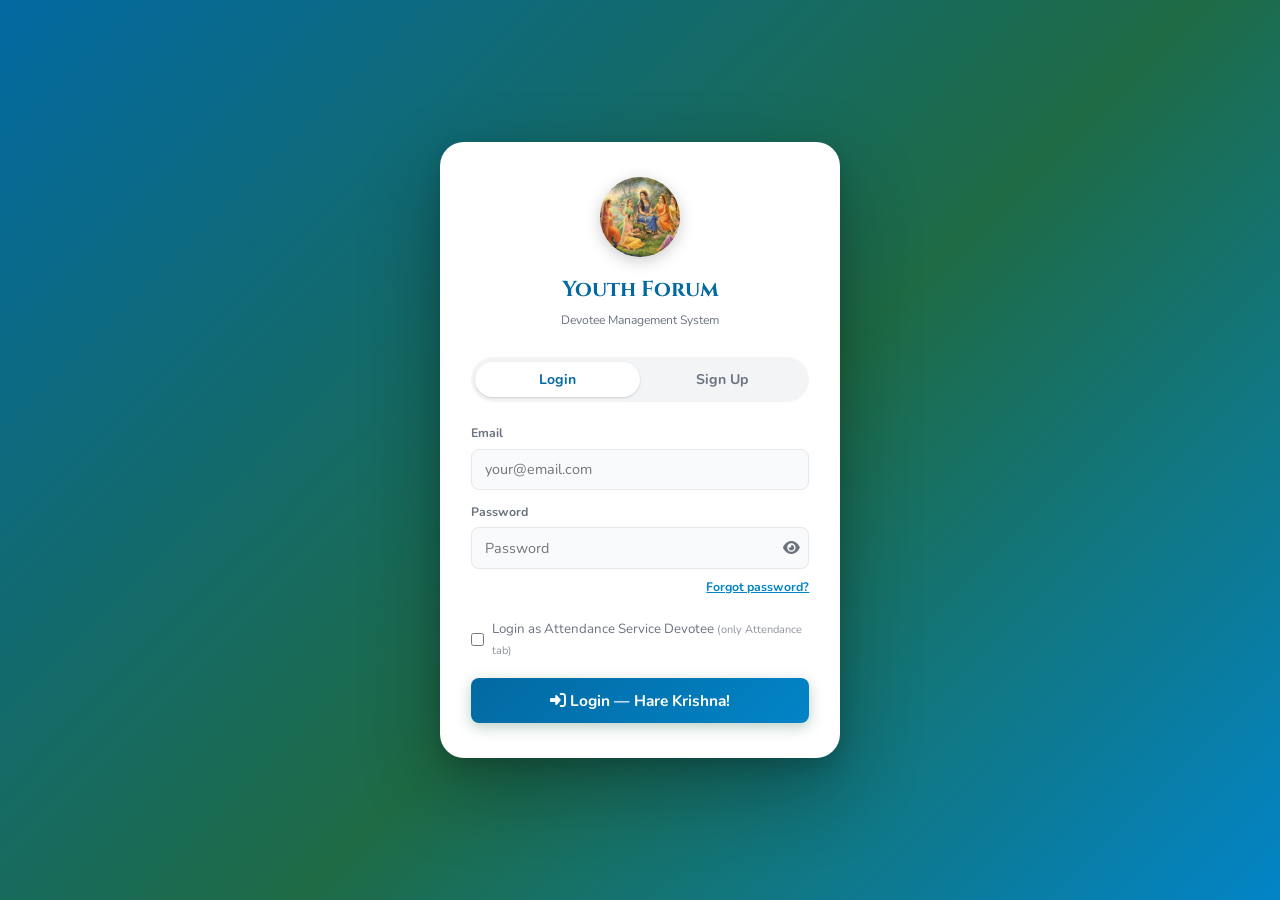
==== commit 7965d396: "blue" ====
--- a/index.html
+++ b/index.html
@@ -14,7 +14,7 @@
   <meta name="apple-mobile-web-app-capable" content="yes">
   <meta name="apple-mobile-web-app-status-bar-style" content="black-translucent">
   <meta name="apple-mobile-web-app-title" content="Youth Forum">
-  <meta name="theme-color" content="#1a5c3a">
+  <meta name="theme-color" content="#0369a1">
 </head>
 <body>
 
--- a/css/style.css
+++ b/css/style.css
@@ -1,23 +1,23 @@
 /* ════════════════════════════════════════════════════
    YOUTH FORUM – Modern SaaS Design (Linear / Notion inspired)
-   Forest Green brand · Spiritual warmth · Clean white space
+   Sky Blue brand · Clean whites · Airy light shades
    ════════════════════════════════════════════════════ */
 
 /* ── DESIGN TOKENS ── */
 :root {
   /* Brand */
-  --brand:         #1a5c3a;
-  --brand-mid:     #2d7a52;
-  --brand-light:   #52b788;
-  --brand-subtle:  #f0fdf4;
+  --brand:         #0369a1;
+  --brand-mid:     #0284c7;
+  --brand-light:   #38bdf8;
+  --brand-subtle:  #f0f9ff;
 
   /* Backward-compat aliases */
-  --primary:        #1a5c3a;
-  --primary-hover:  #154d30;
-  --primary-light:  #2d7a52;
-  --secondary:      #52b788;
-  --accent:         #95d5b2;
-  --accent-light:   #d8f3dc;
+  --primary:        #0369a1;
+  --primary-hover:  #075985;
+  --primary-light:  #0284c7;
+  --secondary:      #38bdf8;
+  --accent:         #7dd3fc;
+  --accent-light:   #e0f2fe;
 
   /* Backgrounds */
   --bg:             #f9fafb;
@@ -66,7 +66,7 @@
   --shadow:         0 4px 6px -1px rgba(0,0,0,.1), 0 2px 4px -1px rgba(0,0,0,.06);
   --shadow-md:      0 10px 15px -3px rgba(0,0,0,.1), 0 4px 6px -2px rgba(0,0,0,.05);
   --shadow-lg:      0 20px 25px -5px rgba(0,0,0,.1), 0 10px 10px -5px rgba(0,0,0,.04);
-  --shadow-brand:   0 4px 14px rgba(26,92,58,.25);
+  --shadow-brand:   0 4px 14px rgba(3,105,161,.25);
 
   /* Radii */
   --radius-xs:      4px;
@@ -132,7 +132,7 @@
    HEADER
    ════════════════════════════════════════════════════ */
 .app-header {
-  background: linear-gradient(135deg, #1a5c3a 0%, #1e6b45 55%, #2d7a52 100%);
+  background: linear-gradient(135deg, #0369a1 0%, #0284c7 55%, #38bdf8 100%);
   height: var(--header-h);
   /* App-shell flex item — never scrolls (no sticky needed). */
   flex: 0 0 var(--header-h);
@@ -609,7 +609,7 @@
   font-size: .7rem; font-weight: 700;
   letter-spacing: .1px;
 }
-.badge-team { background: #dcfce7; color: #15803d; }
+.badge-team { background: #e0f2fe; color: #0369a1; }
 .badge-serious { background: var(--gold-light); color: #92400e; }
 .badge-most-serious { background: #fce7f3; color: #9d174d; }
 .badge-expected { background: var(--success-light); color: var(--success); }
@@ -627,7 +627,7 @@
   flex-shrink: 0;
 }
 .contact-icon:hover { transform: scale(1.18); box-shadow: var(--shadow-sm); }
-.icon-phone     { background: #dcfce7; color: #15803d; }
+.icon-phone     { background: #e0f2fe; color: #0369a1; }
 .icon-whatsapp  { background: #d1fae5; color: #128c7e; }
 .contact-icon i { font-size: .85rem; line-height: 1; display: inline-flex; align-items: center; justify-content: center; }
 
@@ -763,7 +763,7 @@
   transition: color .15s;
 }
 #bnav-next { border-right: none; border-left: 1px solid var(--border, #e5e7eb); }
-.bnav-arrow:active { color: var(--brand, #1A5C3A); background: var(--bg-subtle, #f3f4f6); }
+.bnav-arrow:active { color: var(--brand, #0369a1); background: var(--bg-subtle, #f3f4f6); }
 /* Each button is fixed 68px wide — gives ~4-5 visible on a typical phone
    and reliable horizontal scrolling. Percentage-based widths shrink
    unpredictably in mobile overflow containers. */
@@ -791,11 +791,11 @@
 }
 .bnav-btn:active i { transform: scale(.88); }
 .bnav-btn.active {
-  color: var(--color-primary, #1A5C3A);
+  color: var(--color-primary, #0369a1);
   background: rgba(26, 92, 58, 0.09);
-  box-shadow: inset 0 3px 0 var(--color-primary, #1A5C3A);
-}
-.bnav-btn.active i { color: var(--color-primary, #1A5C3A); }
+  box-shadow: inset 0 3px 0 var(--color-primary, #0369a1);
+}
+.bnav-btn.active i { color: var(--color-primary, #0369a1); }
 
 @media (max-width: 720px) {
   .bottom-nav { display: flex; }
@@ -1197,7 +1197,7 @@
   font-size: .68rem; font-weight: 700;
   letter-spacing: .25px;
 }
-.newcomer-tag.tag-attended { background: #dcfce7; color: #166534; }
+.newcomer-tag.tag-attended { background: #e0f2fe; color: #0369a1; }
 .newcomer-tag.tag-joined   { background: #dbeafe; color: #1e3a8a; }
 
 .cm-status-cell { display: flex; flex-direction: column; gap: .22rem; }
@@ -1207,7 +1207,7 @@
   font-size: .74rem; font-weight: 600; line-height: 1.2;
   width: fit-content; max-width: 100%;
 }
-.cm-pill.cm-yes    { background: #dcfce7; color: #166534; }
+.cm-pill.cm-yes    { background: #e0f2fe; color: #0369a1; }
 .cm-pill.cm-reason { background: #fee2e2; color: #991b1b; }
 .cm-pill.cm-none   { background: #fff3e0; color: #9a3412; }
 .cm-notes {
@@ -1308,7 +1308,7 @@
   display: flex; align-items: center; justify-content: center;
   font-size: 1.2rem; flex-shrink: 0;
 }
-.target-card  .stat-icon { background: #dcfce7; color: var(--brand); }
+.target-card  .stat-icon { background: #e0f2fe; color: var(--brand); }
 .present-card .stat-icon { background: var(--success-light); color: var(--success); }
 .new-card     .stat-icon { background: var(--gold-light); color: #92400e; }
 .total-card   .stat-icon { background: #e0e7ff; color: #4338ca; }
@@ -1351,7 +1351,7 @@
 }
 .attendance-card.is-present {
   border-color: var(--success);
-  background: #f0fdf4;
+  background: #f0f9ff;
   box-shadow: 0 0 0 3px rgba(22,163,74,.08), var(--shadow-xs);
 }
 .attendance-card-info { flex: 1; min-width: 0; }
@@ -1449,7 +1449,7 @@
 }
 .session-cancelled-banner.hidden { display: none; }
 .session-topic-bar {
-  background: linear-gradient(135deg, #f0fdf4, #dcfce7);
+  background: linear-gradient(135deg, #f0f9ff, #e0f2fe);
   border: 1.5px solid var(--brand-light);
   border-radius: var(--radius-sm); padding: .5rem 1rem;
   color: var(--brand); font-weight: 700; font-size: .86rem;
@@ -1590,7 +1590,7 @@
 }
 .calling-table tr:last-child td { border-bottom: none; }
 .calling-table tr:hover td { background: var(--gray-50); }
-.calling-table tr.row-confirmed td { background: #f0fdf4; }
+.calling-table tr.row-confirmed td { background: #f0f9ff; }
 .calling-table tr.row-has-reason td { background: #fff8f8; }
 .cs-num { color: var(--text-muted); width: 36px; }
 .cs-callingby { font-size: .77rem; color: var(--text-muted); }
@@ -1605,7 +1605,7 @@
   font-family: inherit;
 }
 .coming-toggle:hover {
-  border-color: var(--success); color: var(--success); background: #f0fdf4;
+  border-color: var(--success); color: var(--success); background: #f0f9ff;
 }
 .coming-toggle.active {
   background: var(--success); color: #fff;
@@ -1654,7 +1654,7 @@
 .calling-submit-bar {
   display: flex; align-items: center; justify-content: space-between;
   gap: .7rem; flex-wrap: wrap;
-  background: #f0fdf4; border: 1.5px solid #86efac;
+  background: #f0f9ff; border: 1.5px solid #7dd3fc;
   border-radius: var(--radius); padding: .7rem 1rem; margin-top: 1rem;
   min-height: 2.75rem;
 }
@@ -1713,7 +1713,7 @@
 .sh-header.sh-cancelled { background: #991b1b; }
 .sh-header.sh-total { background: var(--brand-mid); }
 .sh-sub-header {
-  background: #166534; color: #fff;
+  background: #075985; color: #fff;
   padding: .33rem .48rem; font-weight: 700; font-size: .67rem;
   border: 1px solid rgba(255,255,255,.18);
   text-align: center; white-space: nowrap; line-height: 1.3;
@@ -1737,9 +1737,9 @@
 .sh-sno { font-weight: 700; color: var(--text-muted); }
 /* Individual Reports period toggle */
 .ir-period-btn.active {
-  background: var(--color-primary, #1A5C3A) !important;
+  background: var(--color-primary, #0369a1) !important;
   color: #fff !important;
-  border-color: var(--color-primary, #1A5C3A) !important;
+  border-color: var(--color-primary, #0369a1) !important;
 }
 /* ── Frozen-column width tokens live in the :root block at the top of this file.
    Column classes apply those tokens; sticky left offsets are computed from them.
@@ -2073,7 +2073,7 @@
 .psec-tab.psec-professional.active { color: #0f766e; border-bottom-color: #0d9488; background: #f0fdfa; }
 .psec-tab.psec-sadhana.active      { color: #be123c; border-bottom-color: #e11d48; background: #fff1f2; }
 .psec-tab.psec-family.active       { color: #6d28d9; border-bottom-color: #7c3aed; background: #f5f3ff; }
-.psec-tab.psec-team.active         { color: #166534; border-bottom-color: #16a34a; background: #f0fdf4; }
+.psec-tab.psec-team.active         { color: #075985; border-bottom-color: #0284c7; background: #f0f9ff; }
 .psec-tab.psec-referred.active     { color: #0369a1; border-bottom-color: #0284c7; background: #f0f9ff; }
 
 .psec-panel { display: none; }
@@ -2088,7 +2088,7 @@
 .psec-panel-header.psec-professional { color: #0f766e; background: #f0fdfa; }
 .psec-panel-header.psec-sadhana      { color: #be123c; background: #fff1f2; }
 .psec-panel-header.psec-family       { color: #6d28d9; background: #f5f3ff; }
-.psec-panel-header.psec-team         { color: #166534; background: #f0fdf4; }
+.psec-panel-header.psec-team         { color: #075985; background: #f0f9ff; }
 .psec-note { font-size: .71rem; font-weight: 400; opacity: .7; margin-left: auto; }
 
 /* Vaisnava Attire */
@@ -2119,7 +2119,7 @@
 .psec-cat-professional { color: #0f766e; }
 .psec-cat-sadhana      { color: #be123c; }
 .psec-cat-family       { color: #6d28d9; }
-.psec-cat-team         { color: #166534; }
+.psec-cat-team         { color: #075985; }
 
 .profile-fields { display: grid; grid-template-columns: 1fr 1fr; gap: .55rem; }
 .psec-panel .profile-fields { padding: 1rem 1.35rem; gap: .8rem .85rem; }
@@ -2217,13 +2217,13 @@
   transition: background .2s, border-color .2s;
   color: var(--text-muted);
 }
-.file-upload-area:hover { background: #dcfce7; border-color: var(--brand); }
+.file-upload-area:hover { background: #e0f2fe; border-color: var(--brand); }
 .file-upload-area i { font-size: 2.4rem; color: var(--brand-light); display: block; margin-bottom: .45rem; }
 .import-result {
   margin: 0 1.35rem 1.35rem;
   padding: .7rem .95rem; border-radius: var(--radius-sm); font-size: .85rem;
 }
-.import-result.success { background: var(--success-light); color: var(--success); border: 1.5px solid #86efac; }
+.import-result.success { background: var(--success-light); color: var(--success); border: 1.5px solid #7dd3fc; }
 .import-result.error   { background: var(--danger-light);  color: var(--danger);  border: 1.5px solid #fca5a5; }
 .import-result.hidden  { display: none; }
 
@@ -2241,7 +2241,7 @@
   border: 1.5px solid var(--border); border-radius: var(--radius-sm);
   font-size: .8rem; background: #fff;
 }
-.col-mapping-table select.mapped { border-color: var(--brand-light); background: #f0fdf4; }
+.col-mapping-table select.mapped { border-color: var(--brand-light); background: #f0f9ff; }
 .col-mapping-table .excel-col { font-family: monospace; color: var(--brand); font-weight: 700; }
 .mapping-scroll {
   max-height: 45vh; overflow-y: auto;
@@ -2425,7 +2425,7 @@
   color: var(--text); background: #fff; outline: none; transition: border-color .2s;
 }
 .devotee-picker .picker-input:focus { border-color: var(--brand-light); }
-.devotee-picker .picker-input.has-value { border-color: var(--success); background: #f0fdf4; }
+.devotee-picker .picker-input.has-value { border-color: var(--success); background: #f0f9ff; }
 .picker-dropdown {
   position: absolute; top: 100%; left: 0; right: 0; z-index: 500;
   background: #fff; border: 1.5px solid var(--brand-light);
@@ -2439,7 +2439,7 @@
   display: flex; justify-content: space-between; align-items: center;
   transition: background .1s; padding: .48rem .78rem;
 }
-.picker-option:hover { background: #f0fdf4; }
+.picker-option:hover { background: #f0f9ff; }
 .picker-option .picker-team { font-size: .72rem; color: var(--text-muted); }
 .picker-clear {
   position: absolute; right: .48rem; top: 50%; transform: translateY(-50%);
@@ -2480,7 +2480,7 @@
   border-radius: 10px; font-size: .78rem; font-weight: 600;
   background: var(--gray-100); border: 1px solid var(--border);
 }
-.pf-family-yes     { background: #dcfce7; color: #15803d; border-color: #86efac; }
+.pf-family-yes     { background: #e0f2fe; color: #0369a1; border-color: #7dd3fc; }
 .pf-family-partial { background: #fef3c7; color: #92400e; border-color: #fcd34d; }
 .pf-family-no      { background: #fee2e2; color: #991b1b; border-color: #fca5a5; }
 
@@ -3709,7 +3709,7 @@
   background: var(--brand);
 }
 .calling-table tr:hover td:first-child { background: var(--gray-50); }
-.calling-table tr.row-confirmed td:first-child { background: #f0fdf4; }
+.calling-table tr.row-confirmed td:first-child { background: #f0f9ff; }
 .calling-table tr.row-has-reason td:first-child { background: #fff8f8; }
 
 /* ── REPORT TABLES (used in analytics, home, activities) ── */
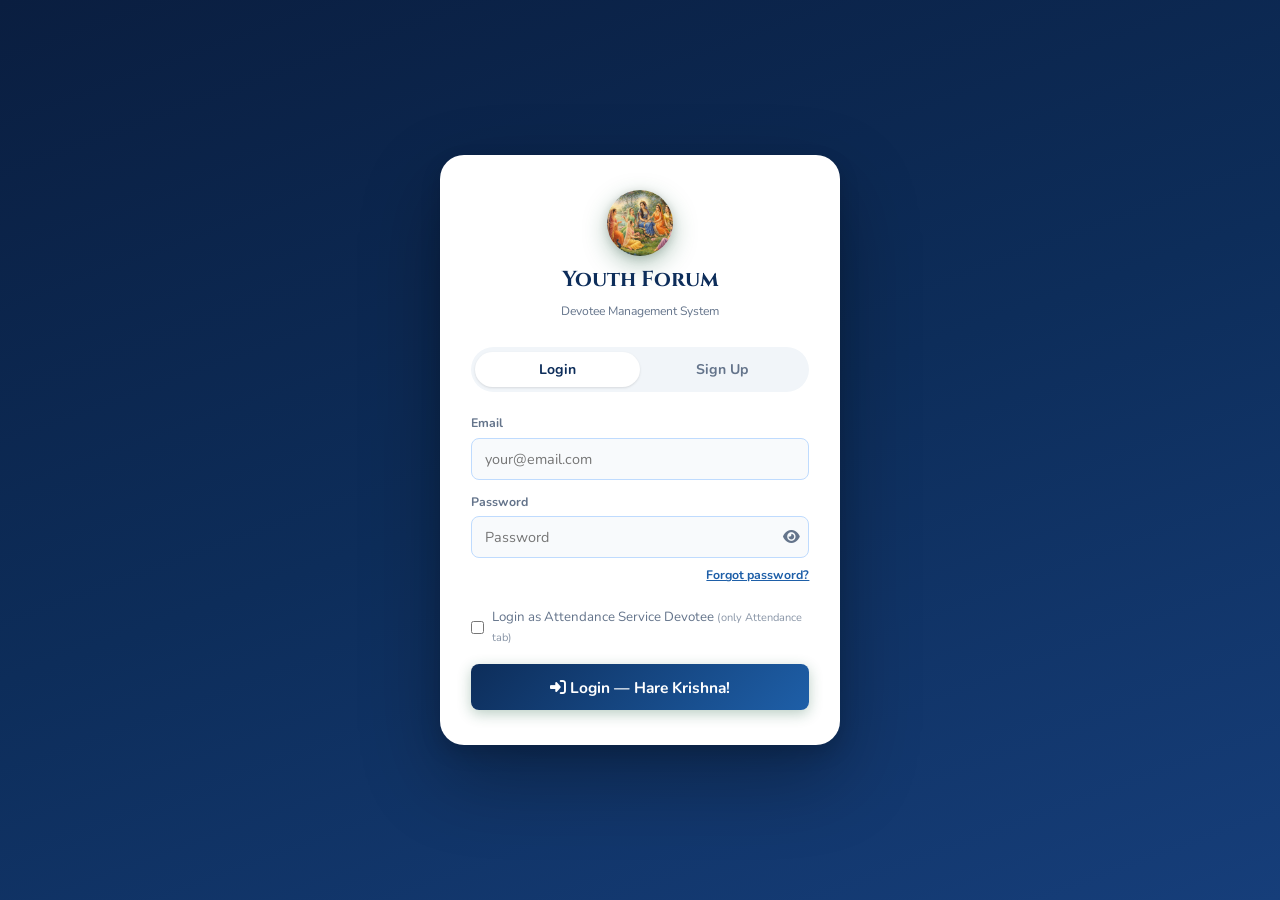
==== commit 0c5a2486: "CLONE MERGE" ====
--- a/index.html
+++ b/index.html
@@ -10,11 +10,11 @@
   <link rel="stylesheet" href="css/style.css">
   <link rel="manifest" href="manifest.json">
   <link rel="apple-touch-icon" href="icon-192.png">
-  <link rel="icon" type="image/svg+xml" href="icons/icon.svg">
+  <link rel="icon" type="image/png" sizes="192x192" href="icon-192.png">
   <meta name="apple-mobile-web-app-capable" content="yes">
   <meta name="apple-mobile-web-app-status-bar-style" content="black-translucent">
   <meta name="apple-mobile-web-app-title" content="Youth Forum">
-  <meta name="theme-color" content="#0369a1">
+  <meta name="theme-color" content="#1a5c3a">
 </head>
 <body>
 
@@ -22,7 +22,7 @@
 <div id="auth-screen" class="auth-screen">
   <div class="auth-card">
     <div class="auth-logo">
-      <img src="icon-192.png" alt="Youth Forum" style="width:80px;height:80px;border-radius:50%;object-fit:cover;margin-bottom:0.75rem;box-shadow:0 4px 16px rgba(0,0,0,0.2)">
+      <img src="icon-192.png" class="auth-om" alt="Youth Forum" style="width:66px;height:66px;border-radius:50%;object-fit:cover;box-shadow:0 8px 24px rgba(26,92,58,.35),0 2px 8px rgba(0,0,0,.15);display:block;margin-bottom:.22rem">
       <h2>Youth Forum</h2>
       <p>Devotee Management System</p>
     </div>
@@ -84,7 +84,7 @@
         <label>Your Team</label>
         <select id="signup-team">
           <option value="">Select Team</option>
-          <option>Keshav</option><option>Madhav</option><option>Govind</option><option>Anant</option><option>Janardhana</option><option>Panchaal</option><option>Sanatana</option><option>Other</option>
+          <option>Keshav</option><option>Annat</option><option>Govind</option><option>Madhav</option><option>Panchaali</option><option>Other</option>
         </select>
       </div>
       <button type="submit" class="auth-btn"><i class="fas fa-user-plus"></i> Request Account</button>
@@ -105,6 +105,11 @@
       Super Admin will review your request shortly. You'll be able to log in once approved.<br><br>
       If urgent, please contact your coordinator directly.
     </div>
+    <div id="pending-id-box" style="background:#f8fafc;border:1px solid var(--color-border);border-radius:var(--radius-xs);padding:.6rem .75rem;font-size:.74rem;color:var(--text-muted);margin-bottom:.75rem">
+      <div style="font-weight:600;color:#475569;margin-bottom:.25rem"><i class="fas fa-id-badge"></i> Share this with Super Admin if your request doesn't show up:</div>
+      <div style="word-break:break-all"><strong>Email:</strong> <span id="pending-email">—</span></div>
+      <div style="word-break:break-all"><strong>UID:</strong> <code id="pending-uid" style="font-family:monospace;font-size:.7rem">—</code></div>
+    </div>
     <button class="btn btn-secondary" style="width:100%" onclick="doLogout()"><i class="fas fa-sign-out-alt"></i> Logout</button>
   </div>
 </div>
@@ -123,7 +128,7 @@
 </div>
 
 <!-- ══════════ BIRTHDAY POPUP ══════════ -->
-<div id="birthday-popup" class="modal-overlay hidden">
+<div id="birthday-popup" class="modal-overlay modal-centered hidden">
   <div class="modal-box birthday-modal">
     <div class="birthday-header">
       <div class="birthday-icon-wrap"><i class="fas fa-birthday-cake"></i></div>
@@ -210,6 +215,22 @@
       </div>
     </div>
 
+    <!-- Devotee Management group (Import / Export — moved out of the Devotees tab) -->
+    <div class="sidebar-group admin-coordinator-only">
+      <button class="sidebar-group-header" onclick="toggleSidebarGroup(this)">
+        <i class="fas fa-users-cog"></i> <span>Devotee Management</span>
+        <i class="fas fa-chevron-down sidebar-chevron"></i>
+      </button>
+      <div class="sidebar-group-body">
+        <button class="sidebar-item sub" onclick="openImportModal(); closeSidebar();">
+          <i class="fas fa-file-excel"></i> <span>Import from Excel</span>
+        </button>
+        <button class="sidebar-item sub" onclick="exportDevoteeDatabase(); closeSidebar();">
+          <i class="fas fa-database"></i> <span>Export Database</span>
+        </button>
+      </div>
+    </div>
+
     <!-- Reports group -->
     <div class="sidebar-group super-admin-only">
       <button class="sidebar-group-header" onclick="toggleSidebarGroup(this)">
@@ -229,10 +250,26 @@
       </div>
     </div>
 
-    <!-- Standalone shortcut: opens its own card view -->
-    <button class="sidebar-item super-admin-only" onclick="openPersonalMeetings(); closeSidebar();">
-      <i class="fas fa-handshake"></i> <span>Personal Meetings</span>
+    <button class="sidebar-item super-admin-only" onclick="openTeamRenameModal(); closeSidebar();">
+      <i class="fas fa-exchange-alt"></i> <span>Rename Team</span>
     </button>
+
+    <div class="sidebar-divider"></div>
+
+    <!-- App Storage widget — superAdmin only -->
+    <div class="sidebar-storage super-admin-only" id="sidebar-storage-widget">
+      <div class="sidebar-storage-header">
+        <span><i class="fas fa-database"></i> App Storage</span>
+        <button class="sidebar-storage-refresh" id="storage-refresh-btn"
+                onclick="refreshStorageStats()" title="Recalculate">
+          <i class="fas fa-sync-alt" id="storage-refresh-icon"></i>
+        </button>
+      </div>
+      <div id="sidebar-storage-body" class="sidebar-storage-idle">
+        <i class="fas fa-database" style="opacity:.4"></i>
+        Tap ↺ to calculate
+      </div>
+    </div>
 
     <div class="sidebar-divider"></div>
 
@@ -252,32 +289,21 @@
 <!-- ══════════ TAB NAV ══════════ -->
 <nav class="tab-nav">
   <button class="tab-btn active" data-tab="dashboard" onclick="switchTab('dashboard', this)">
-    <i class="fas fa-home"></i><span>Dashboard</span>
+    <i class="fas fa-home"></i><span>Home</span>
+  </button>
+  <button class="tab-btn" data-tab="calling" onclick="switchTab('calling', this)">
+    <i class="fas fa-phone-alt"></i><span>Calling</span>
+  </button>
+  <button class="tab-btn" data-tab="meetings" onclick="switchTab('meetings', this)">
+    <i class="fas fa-link"></i><span>Connecting</span>
+  </button>
+  <button class="tab-btn" data-tab="attendance" onclick="switchTab('attendance', this)">
+    <i class="fas fa-check-circle"></i><span>Attendance</span>
   </button>
   <button class="tab-btn" data-tab="devotees" onclick="switchTab('devotees', this)">
     <i class="fas fa-users"></i><span>Devotees</span>
   </button>
-  <button class="tab-btn" data-tab="calling" onclick="switchTab('calling', this)">
-    <i class="fas fa-phone-alt"></i><span>Calling</span>
-  </button>
-  <button class="tab-btn" data-tab="attendance" onclick="switchTab('attendance', this)">
-    <i class="fas fa-check-circle"></i><span>Attendance</span>
-  </button>
-  <button class="tab-btn" data-tab="books" onclick="switchTab('books', this)">
-    <i class="fas fa-book-open"></i><span>Books</span>
-  </button>
-  <button class="tab-btn" data-tab="service" onclick="switchTab('service', this)">
-    <i class="fas fa-hands-helping"></i><span>Service</span>
-  </button>
-  <button class="tab-btn" data-tab="registration" onclick="switchTab('registration', this)">
-    <i class="fas fa-id-card-alt"></i><span>Registration</span>
-  </button>
-  <button class="tab-btn" data-tab="donation" onclick="switchTab('donation', this)">
-    <i class="fas fa-hand-holding-heart"></i><span>Donation</span>
-  </button>
-  <button class="tab-btn" data-tab="care" onclick="switchTab('care', this)">
-    <i class="fas fa-heart"></i><span>Care</span>
-  </button>
+  <!-- Care tab removed — sub-tabs moved to Attendance -->
   <button class="tab-btn" data-tab="events" onclick="switchTab('events', this)">
     <i class="fas fa-calendar-star"></i><span>Events</span>
   </button>
@@ -287,10 +313,8 @@
 </nav>
 
 <!-- ══════════ BOTTOM NAV (mobile only) ══════════
-     All tabs in a scrollable strip — 4 visible at a time.
-     Arrow buttons on each side scroll by one "page" (4 tab widths).
-     Active tab auto-scrolls into view via _bnavScrollActive() in ui-core.js.
-     applyRoleUI hides individual .bnav-btn elements by role, same as before. -->
+     All tabs in a scrollable strip. Arrow buttons scroll one "page" at a time.
+     Active tab auto-scrolls into view via _bnavScrollActive() in ui-core.js. -->
 <nav class="bottom-nav">
   <button class="bnav-arrow" id="bnav-prev" onclick="_bnavScroll(-1)" aria-label="Previous tabs">
     <i class="fas fa-chevron-left"></i>
@@ -299,30 +323,19 @@
     <button class="bnav-btn" data-tab="dashboard" onclick="switchTab('dashboard', this)">
       <i class="fas fa-home"></i><span>Home</span>
     </button>
+    <button class="bnav-btn" data-tab="calling" onclick="switchTab('calling', this)">
+      <i class="fas fa-phone-alt"></i><span>Calling</span>
+    </button>
+    <button class="bnav-btn" data-tab="meetings" onclick="switchTab('meetings', this)">
+      <i class="fas fa-link"></i><span>Connect</span>
+    </button>
+    <button class="bnav-btn" data-tab="attendance" onclick="switchTab('attendance', this)">
+      <i class="fas fa-check-circle"></i><span>Attend</span>
+    </button>
     <button class="bnav-btn" data-tab="devotees" onclick="switchTab('devotees', this)">
       <i class="fas fa-users"></i><span>Devotees</span>
     </button>
-    <button class="bnav-btn" data-tab="calling" onclick="switchTab('calling', this)">
-      <i class="fas fa-phone-alt"></i><span>Calling</span>
-    </button>
-    <button class="bnav-btn" data-tab="attendance" onclick="switchTab('attendance', this)">
-      <i class="fas fa-check-circle"></i><span>Attendance</span>
-    </button>
-    <button class="bnav-btn" data-tab="books" onclick="switchTab('books', this)">
-      <i class="fas fa-book-open"></i><span>Books</span>
-    </button>
-    <button class="bnav-btn" data-tab="service" onclick="switchTab('service', this)">
-      <i class="fas fa-hands-helping"></i><span>Service</span>
-    </button>
-    <button class="bnav-btn" data-tab="registration" onclick="switchTab('registration', this)">
-      <i class="fas fa-id-card-alt"></i><span>Reg.</span>
-    </button>
-    <button class="bnav-btn" data-tab="donation" onclick="switchTab('donation', this)">
-      <i class="fas fa-hand-holding-heart"></i><span>Donation</span>
-    </button>
-    <button class="bnav-btn" data-tab="care" onclick="switchTab('care', this)">
-      <i class="fas fa-heart"></i><span>Care</span>
-    </button>
+    <!-- Care tab removed from bottom nav -->
     <button class="bnav-btn" data-tab="events" onclick="switchTab('events', this)">
       <i class="fas fa-calendar-star"></i><span>Events</span>
     </button>
@@ -336,11 +349,6 @@
 </nav>
 
 <!-- ══════════ BREADCRUMB TRAIL ══════════
-     A clickable path "Home › Reports › Attendance Reports › Attendance Sheet"
-     so users always know where they are inside nested screens. Click any
-     segment to jump up the hierarchy. -->
-<nav id="breadcrumb-trail" class="breadcrumb-trail" aria-label="Breadcrumb"></nav>
-
 <!-- ══════════ FILTER RIBBON ══════════
      Single source of truth for context filters across every tab.
      Chip = grey when inactive, brand-green when filter is active.
@@ -393,118 +401,74 @@
       </div>
     </div>
 
-    <!-- Clear all -->
-    <button class="fr-clear-all" id="fr-clear-all" onclick="_frClearAll()" style="display:none">
-      <i class="fas fa-broom"></i> Clear all
-    </button>
-  </div>
-  <div class="mfb-caption" id="mfb-caption">Showing all teams</div>
+  </div>
 </section>
 
 <!-- ══════════ MAIN CONTENT ══════════ -->
 <main class="main-content">
 
-  <!-- ──────── TAB 0: DASHBOARD (REPORT-ONLY) ──────── -->
-  <section id="tab-dashboard" class="tab-panel active">
-
-    <!-- Compact greeting bar -->
-    <div class="dash-greet">
-      <div class="dash-greet-left">
-        <span class="dash-greet-om">ॐ</span>
-        <div>
-          <div id="home-greeting" class="dash-greet-title">Hare Krishna!</div>
-          <div class="dash-greet-sub" id="dash-greet-sub">Today's snapshot</div>
-        </div>
-      </div>
-      <button class="dash-refresh-btn" onclick="loadDashboard()" title="Refresh">
-        <i class="fas fa-sync-alt"></i>
-      </button>
-    </div>
-
-    <!-- KPI tiles row -->
-    <div class="dash-kpi-row" id="dash-kpi-row">
-      <div class="dash-kpi" data-kpi="attended">
-        <div class="dash-kpi-icon att-icon"><i class="fas fa-check-circle"></i></div>
-        <div class="dash-kpi-body">
-          <div class="dash-kpi-num" id="kpi-attended">—</div>
-          <div class="dash-kpi-label">Attended</div>
-        </div>
-      </div>
-      <div class="dash-kpi" data-kpi="accuracy">
-        <div class="dash-kpi-icon call-icon"><i class="fas fa-phone-alt"></i></div>
-        <div class="dash-kpi-body">
-          <div class="dash-kpi-num" id="kpi-accuracy">—</div>
-          <div class="dash-kpi-label">Calling Accuracy</div>
-        </div>
-      </div>
-      <div class="dash-kpi" data-kpi="books">
-        <div class="dash-kpi-icon book-icon"><i class="fas fa-book-open"></i></div>
-        <div class="dash-kpi-body">
-          <div class="dash-kpi-num" id="kpi-books">—</div>
-          <div class="dash-kpi-label">Books</div>
-        </div>
-      </div>
-      <div class="dash-kpi" data-kpi="service">
-        <div class="dash-kpi-icon service-icon"><i class="fas fa-hands-helping"></i></div>
-        <div class="dash-kpi-body">
-          <div class="dash-kpi-num" id="kpi-service">—</div>
-          <div class="dash-kpi-label">Services</div>
-        </div>
-      </div>
-      <div class="dash-kpi" data-kpi="reg">
-        <div class="dash-kpi-icon reg-icon"><i class="fas fa-id-card-alt"></i></div>
-        <div class="dash-kpi-body">
-          <div class="dash-kpi-num" id="kpi-reg">—</div>
-          <div class="dash-kpi-label">Registrations</div>
-        </div>
-      </div>
-      <div class="dash-kpi" data-kpi="donation">
-        <div class="dash-kpi-icon donation-icon"><i class="fas fa-hand-holding-heart"></i></div>
-        <div class="dash-kpi-body">
-          <div class="dash-kpi-num" id="kpi-donation">—</div>
-          <div class="dash-kpi-label">Donation ₹</div>
-        </div>
-      </div>
-    </div>
-
-    <!-- Coordinator performance grid -->
-    <div class="dash-section-head">
-      <div>
-        <i class="fas fa-clipboard-list"></i> Coordinator Performance
-      </div>
-    </div>
-    <div id="dashboard-content" class="dashboard-wrap">
-      <div class="loading"><i class="fas fa-spinner"></i> Loading…</div>
-    </div>
-
-    <!-- Quick-launch shortcuts (compact) -->
-    <div class="dash-section-head"><i class="fas fa-bolt"></i> Quick Actions</div>
-    <div class="dash-quick-grid">
-      <button class="dash-quick" onclick="navTabView('attendance','live')">
-        <span class="dash-quick-icon att-icon"><i class="fas fa-check-circle"></i></span>
-        <span class="dash-quick-label">Mark Attendance</span>
-      </button>
-      <button class="dash-quick" onclick="navTabView('calling','calls')">
-        <span class="dash-quick-icon call-icon"><i class="fas fa-phone-alt"></i></span>
-        <span class="dash-quick-label">Log Calls</span>
-      </button>
-      <button class="dash-quick entry-action" onclick="navTabView('service','log')">
-        <span class="dash-quick-icon service-icon"><i class="fas fa-hands-helping"></i></span>
-        <span class="dash-quick-label">Add Service</span>
-      </button>
-      <button class="dash-quick entry-action" onclick="navTabView('books','log')">
-        <span class="dash-quick-icon book-icon"><i class="fas fa-book-open"></i></span>
-        <span class="dash-quick-label">Add Books</span>
-      </button>
-      <button class="dash-quick entry-action" onclick="navTabView('registration','log')">
-        <span class="dash-quick-icon reg-icon"><i class="fas fa-id-card-alt"></i></span>
-        <span class="dash-quick-label">Add Registration</span>
-      </button>
-      <button class="dash-quick entry-action" onclick="navTabView('donation','log')">
-        <span class="dash-quick-icon donation-icon"><i class="fas fa-hand-holding-heart"></i></span>
-        <span class="dash-quick-label">Add Donation</span>
-      </button>
-    </div>
+  <!-- ──────── TAB 0: DASHBOARD — Leaderboard Home ──────── -->
+  <section id="tab-dashboard" class="tab-panel active dash">
+
+    <!-- Top-3 Podium Leaderboard (Mon–Sat only) -->
+    <section class="ds-panel" id="home-lb-podium-section">
+      <header class="ds-panel__head">
+        <h2 class="ds-panel__title">
+          <i class="fas fa-trophy"></i> <span id="lb-session-label">This Week</span>
+        </h2>
+        <button class="ds-panel__link" onclick="navTabView('attendance','coordinator')">
+          Full report <i class="fas fa-arrow-right"></i>
+        </button>
+      </header>
+      <div id="lb-total-line" class="lb-total-line">
+        <span id="lb-total-came">—</span> came · <span id="lb-total-calling">—</span> in calling
+      </div>
+      <!-- Podium circles (JS-rendered) -->
+      <div id="lb-podium" class="lb-podium">
+        <div class="ds-skel" style="height:160px;border-radius:12px"></div>
+      </div>
+    </section>
+
+    <!-- Last 4 sessions table (Mon–Sat only) -->
+    <section class="ds-panel" id="home-lb-table-section">
+      <header class="ds-panel__head">
+        <h2 class="ds-panel__title">
+          <i class="fas fa-history"></i> Last 4 Sessions
+        </h2>
+        <button class="ds-panel__link" onclick="navTabView('attendance','coordinator')">
+          Full report <i class="fas fa-arrow-right"></i>
+        </button>
+      </header>
+      <div id="lb-table" class="lb-table-wrap">
+        <div class="ds-skel" style="height:160px;border-radius:8px"></div>
+      </div>
+    </section>
+
+    <!-- Sunday only: full Coordinator Performance (snap card + team table) -->
+    <section class="ds-panel hidden" id="home-coord-section">
+      <header class="ds-panel__head">
+        <h2 class="ds-panel__title">
+          <i class="fas fa-clipboard-list"></i> Today's Performance
+        </h2>
+        <button class="ds-panel__link" onclick="navTabView('attendance','coordinator')">
+          Full report <i class="fas fa-arrow-right"></i>
+        </button>
+      </header>
+      <!-- Session snapshot (ring + 4 stats + calling CTA) -->
+      <div id="home-coord-snap" class="ds-card ds-card--flat" style="margin-bottom:var(--s-3)">
+        <div class="ds-skel" style="height:120px;border-radius:12px"></div>
+      </div>
+      <!-- Team table (Called/Yes/Came/Target/%) -->
+      <div id="home-coord-content" class="ds-card ds-card--flat dashboard-wrap" style="padding:var(--s-3)">
+        <div class="ds-skel-list">
+          <div class="ds-skel ds-skel--row"></div>
+          <div class="ds-skel ds-skel--row"></div>
+          <div class="ds-skel ds-skel--row"></div>
+        </div>
+      </div>
+    </section>
+
+    <div class="dash__ornament" aria-hidden="true">·  ·  ❉  ·  ·</div>
 
   </section>
 
@@ -512,10 +476,6 @@
   <section id="tab-devotees" class="tab-panel">
     <div class="panel-header">
       <h2><i class="fas fa-spa"></i> Devotee Profiles</h2>
-      <div class="panel-actions">
-        <button class="btn btn-secondary" id="btn-import-excel" onclick="openImportModal()"><i class="fas fa-file-excel"></i> Import Excel</button>
-        <button class="btn btn-secondary admin-coordinator-only" onclick="exportDevoteeDatabase()" title="Export team-wise devotee database"><i class="fas fa-database"></i> Export DB</button>
-      </div>
     </div>
     <div class="search-filter-bar">
       <div class="search-box">
@@ -530,6 +490,7 @@
         <option>Most Serious</option>
         <option>New Devotee</option>
         <option>Inactive</option>
+        <option value="connecting">Connecting (met Prabhuji)</option>
       </select>
     </div>
     <div id="devotee-count" class="result-count"></div>
@@ -541,13 +502,33 @@
     <input type="hidden" id="calling-week">
 
     <div class="att-sub-tabs">
-      <button class="att-sub-tab active" onclick="switchCallingSubTab(this,'calls')">
-        <i class="fas fa-phone-alt"></i> Calls
-      </button>
-      <button class="att-sub-tab" onclick="switchCallingSubTab(this,'reports')">
+      <button id="calling-calls-btn" class="att-sub-tab active" onclick="switchCallingSubTab(this,'calls')">
+        <i class="fas fa-phone-alt"></i> Your Calling Sewa
+      </button>
+      <button id="calling-team-btn" class="att-sub-tab" onclick="switchCallingSubTab(this,'team-calling')">
+        <i class="fas fa-users"></i> Your Team Calling
+      </button>
+      <button id="calling-reports-btn" class="att-sub-tab" onclick="switchCallingSubTab(this,'reports')">
         <i class="fas fa-chart-bar"></i> Reports
       </button>
-    </div>
+      <button id="calling-history-btn" class="att-sub-tab" onclick="switchCallingSubTab(this,'history')">
+        <i class="fas fa-history"></i> Calling History
+      </button>
+      <button id="calling-said-btn" class="att-sub-tab" onclick="switchCallingSubTab(this,'said-coming')">
+        <i class="fas fa-user-times"></i> Said Coming
+      </button>
+      <button id="calling-notcoming-btn" class="att-sub-tab" onclick="switchCallingSubTab(this,'not-coming-present')">
+        <i class="fas fa-user-check"></i> Surprise Present
+      </button>
+    </div>
+
+    <!-- Active subtab name chip -->
+    <div id="calling-active-subtab" style="padding:.35rem 0 .2rem;display:none">
+      <span class="active-subtab-chip"><i class="fas fa-layer-group"></i> <span id="calling-active-subtab-name"></span></span>
+    </div>
+
+    <!-- ── GLOBAL CALLING STATS (visible on all sub-tabs) ── -->
+    <div id="calling-stats" class="calling-stats-row"></div>
 
     <!-- ── CALLING LIST PANEL ── -->
     <div id="calling-panel-list" class="att-sub-panel active">
@@ -581,17 +562,22 @@
           <option value="_none">Not Called</option>
         </select>
       </div>
-      <!-- Stats reflect the current filter (team / caller / search / status) -->
-      <div id="calling-stats" class="calling-stats-row"></div>
       <div id="calling-list" class="calling-table-wrap"></div>
       <div id="calling-submit-bar" class="calling-submit-bar"></div>
+    </div>
+
+    <!-- ── TEAM CALLING PANEL ── -->
+    <div id="calling-panel-team" class="att-sub-panel">
+      <div id="calling-panel-team-content">
+        <div class="empty-state"><i class="fas fa-users"></i><p>Loading…</p></div>
+      </div>
     </div>
 
     <!-- ── REPORTS SUB-PANEL (was the standalone Reports tab → calling category) ── -->
     <div id="calling-panel-reports" class="att-sub-panel">
       <div id="reports-cat-calling" class="reports-cat-panel active">
         <div class="sub-tabs">
-          <button class="sub-tab active" onclick="switchCallingRptSub(this,'weekly')"><i class="fas fa-chart-bar"></i> Weekly Report</button>
+          <button class="sub-tab active" onclick="switchCallingRptSub(this,'weekly')"><i class="fas fa-chart-bar"></i> Calling Reports</button>
           <button class="sub-tab" onclick="switchCallingRptSub(this,'submission')"><i class="fas fa-chart-line"></i> Submission Reports</button>
         </div>
         <div id="subtab-calling-weekly" class="sub-panel active">
@@ -620,6 +606,27 @@
       </div>
     </div>
 
+    <!-- ── CALLING HISTORY PANEL ── -->
+    <div id="calling-panel-history" class="att-sub-panel">
+      <div id="calling-history-grid-content">
+        <div class="empty-state"><i class="fas fa-history"></i><p>Loading…</p></div>
+      </div>
+    </div>
+
+    <!-- ── SAID COMING NOT COME PANEL ── -->
+    <div id="calling-panel-said-coming" class="att-sub-panel">
+      <div id="calling-said-content">
+        <div class="empty-state"><i class="fas fa-user-times"></i><p>Loading…</p></div>
+      </div>
+    </div>
+
+    <!-- ── NOT COMING BUT PRESENT PANEL ── -->
+    <div id="calling-panel-not-coming-present" class="att-sub-panel">
+      <div id="calling-notcoming-content">
+        <div class="empty-state"><i class="fas fa-user-check"></i><p>Loading…</p></div>
+      </div>
+    </div>
+
   </section>
 
   <!-- ──────── TAB 3: ATTENDANCE ──────── -->
@@ -628,9 +635,15 @@
       <button class="att-sub-tab active" onclick="switchAttSubTab(this,'live')">
         <i class="fas fa-check-circle"></i> Live
       </button>
+      <button class="att-sub-tab" onclick="switchAttSubTab(this,'coordinator')">
+        <i class="fas fa-clipboard-list"></i> Coordinator
+      </button>
       <button class="att-sub-tab" onclick="switchAttSubTab(this,'reports')">
         <i class="fas fa-chart-bar"></i> Reports
       </button>
+    </div>
+    <div id="att-active-subtab" style="padding:.35rem 0 .2rem;display:none">
+      <span class="active-subtab-chip"><i class="fas fa-layer-group"></i> <span id="att-active-subtab-name"></span></span>
     </div>
 
     <!-- ── LIVE SESSION PANEL ── -->
@@ -646,6 +659,9 @@
             <i class="fas fa-calendar-alt"></i>
             <span id="session-date-text"></span>
           </span>
+          <button class="btn btn-secondary" onclick="openConnectingPresent()" title="Present devotees connected with seniors">
+            <i class="fas fa-link"></i> Connecting
+          </button>
           <button class="btn btn-secondary admin-coordinator-only" onclick="exportAttendance()">
             <i class="fas fa-file-excel"></i> Export
           </button>
@@ -656,19 +672,19 @@
         <button class="btn btn-secondary admin-coordinator-only" style="padding:.25rem .8rem;font-size:.8rem;margin-left:auto" onclick="unCancelSession()"><i class="fas fa-undo"></i> Restore Class</button>
       </div>
       <div class="attendance-dashboard">
-        <div class="stat-card target-card">
+        <div class="stat-card target-card" style="cursor:pointer" onclick="openAttendanceStatList('confirmed')" title="Click to see names">
           <div class="stat-icon"><i class="fas fa-check-double"></i></div>
           <div class="stat-info"><div class="stat-value" id="stat-confirmed">0</div><div class="stat-label">Total Confirmed</div></div>
         </div>
-        <div class="stat-card present-card">
+        <div class="stat-card present-card" style="cursor:pointer" onclick="openAttendanceStatList('present')" title="Click to see names">
           <div class="stat-icon"><i class="fas fa-user-check"></i></div>
           <div class="stat-info"><div class="stat-value" id="stat-present">0</div><div class="stat-label">Present</div></div>
         </div>
-        <div class="stat-card new-card">
+        <div class="stat-card new-card" style="cursor:pointer" onclick="openAttendanceStatList('new')" title="Click to see names">
           <div class="stat-icon"><i class="fas fa-user-plus"></i></div>
           <div class="stat-info"><div class="stat-value" id="stat-new">0</div><div class="stat-label">New</div></div>
         </div>
-        <div class="stat-card total-card">
+        <div class="stat-card total-card" style="cursor:pointer" onclick="openAttendanceStatList('total')" title="Click to see names">
           <div class="stat-icon"><i class="fas fa-users"></i></div>
           <div class="stat-info"><div class="stat-value" id="stat-total">0</div><div class="stat-label">Total Present</div></div>
         </div>
@@ -680,6 +696,13 @@
         </div>
       </div>
       <div id="attendance-list" class="attendance-grid"></div>
+    </div>
+
+    <!-- ── COORDINATOR PERFORMANCE PANEL ── -->
+    <div id="att-panel-coordinator" class="att-sub-panel">
+      <div id="att-coordinator-content">
+        <div class="loading"><i class="fas fa-spinner"></i> Loading…</div>
+      </div>
     </div>
 
     <!-- ── REPORTS SUB-PANEL (was the standalone Reports tab) ── -->
@@ -705,6 +728,7 @@
           <button class="sub-tab" onclick="switchSubTab(this,'serious-analysis')"><i class="fas fa-star"></i> Serious</button>
           <button class="sub-tab" onclick="switchSubTab(this,'team-leaderboard')"><i class="fas fa-trophy"></i> Teams</button>
           <button class="sub-tab" onclick="switchSubTab(this,'trends')"><i class="fas fa-chart-line"></i> Trends</button>
+          <button class="sub-tab" onclick="switchSubTab(this,'att-accuracy'); loadAttAccuracyReport()"><i class="fas fa-bullseye"></i> Accuracy</button>
         </div>
         <div id="subtab-attendance-detail" class="sub-panel active">
           <div class="sheet-controls">
@@ -725,63 +749,66 @@
         <div id="subtab-trends" class="sub-panel">
           <div class="chart-container"><canvas id="trends-chart"></canvas></div>
         </div>
-      </div>
-    </div>
+        <div id="subtab-att-accuracy" class="sub-panel">
+          <div id="att-accuracy-content"></div>
+        </div>
+      </div>
+    </div>
+
+    <!-- ── CARE SUB-PANELS ── -->
+    <div id="att-panel-care-newcomers"  class="att-sub-panel"><div id="att-care-newcomers-content"></div></div>
+    <div id="att-panel-care-returning"  class="att-sub-panel"><div id="att-care-returning-content"></div></div>
+    <div id="att-panel-repeat-absent"   class="att-sub-panel"><div id="att-repeat-absent-content"></div></div>
+    <!-- Merged Absent panel — filter buttons rendered by loadCareAbsentTab() -->
+    <div id="att-panel-care-absent"     class="att-sub-panel"><div id="att-care-absent-merged-content"></div></div>
 
   </section>
 
-  <!-- ──────── TABS 4-7: ACTIVITY TABS (Books / Service / Registration / Donation) ────────
-       Each panel is built dynamically by ui-activities.js when first opened.
-       Structure inside each: [Log Entry sub-tab] | [Reports sub-tab]. -->
-  <section id="tab-books"        class="tab-panel"></section>
-  <section id="tab-service"      class="tab-panel"></section>
-  <section id="tab-registration" class="tab-panel"></section>
-  <section id="tab-donation"     class="tab-panel"></section>
-
-  <!-- ──────── TAB 5: CARE ──────── -->
-  <section id="tab-care" class="tab-panel">
-    <div class="panel-header">
-      <h2><i class="fas fa-heart"></i> Devotee Care</h2>
-      <button class="btn btn-secondary" onclick="loadCareData()"><i class="fas fa-sync"></i> Refresh</button>
-    </div>
-    <div class="care-grid">
-      <div class="care-card care-clickable" onclick="openCareDetail('absentWeek')">
-        <div class="care-card-header">
-          <i class="fas fa-user-clock"></i>
-          <div><h3>Absent This Week</h3><p>Regular attendees who missed this week</p></div>
-          <span class="care-badge" id="absent-week-count">0</span>
-        </div>
-      </div>
-      <div class="care-card warn-card care-clickable" onclick="openCareDetail('absent2Weeks')">
-        <div class="care-card-header">
-          <i class="fas fa-exclamation-triangle"></i>
-          <div><h3>Absent 2+ Weeks</h3><p>Missing for 2 consecutive weeks</p></div>
-          <span class="care-badge badge-warn" id="absent-2weeks-count">0</span>
-        </div>
-      </div>
-      <div class="care-card success-card care-clickable" onclick="openCareDetail('newcomers')">
-        <div class="care-card-header">
-          <i class="fas fa-seedling"></i>
-          <div><h3>Returning Newcomers</h3><p>Were new last week and came again!</p></div>
-          <span class="care-badge badge-success" id="newcomers-count">0</span>
-        </div>
-      </div>
-      <div class="care-card danger-card care-clickable" onclick="openCareDetail('inactive')">
-        <div class="care-card-header">
-          <i class="fas fa-flag"></i>
-          <div><h3>Inactivity Alerts</h3><p>Haven't attended in 3+ consecutive weeks</p></div>
-          <span class="care-badge badge-danger" id="inactive-count">0</span>
-        </div>
-      </div>
-      <div class="care-card warn-card care-clickable" onclick="openCareDetail('saidComing')">
-        <div class="care-card-header">
-          <i class="fas fa-user-times"></i>
-          <div><h3>Said Coming — Didn't Come</h3><p>Confirmed on call but absent on session</p></div>
-          <span class="care-badge badge-warn" id="said-coming-count">0</span>
-        </div>
-      </div>
+  <!-- ──────── TAB: MEETINGS ──────── -->
+  <!-- Sub-tabs (Overdue / Scheduled / Completed / Recently Met) live in the
+       top-nav dropdown via TAB_VIEWS.meetings — no inline pill row here. -->
+  <section id="tab-meetings" class="tab-panel meet">
+    <header class="meet__head">
+      <div>
+        <span class="active-subtab-chip" id="meet-active-label">Overdue</span>
+      </div>
+      <button class="ds-btn" onclick="openScheduleMeetingForm()">
+        <i class="fas fa-calendar-plus"></i> Schedule Meeting
+      </button>
+    </header>
+
+    <!-- Status filter chips — shared across sub-tabs -->
+    <div class="ds-row ds-row--tight ds-row--wrap meet__chip-row" id="meet-status-chips">
+      <button class="ds-chip ds-chip--active" data-status="all"          onclick="setMeetStatusFilter('all')">All <span class="ds-chip__count" data-count="all">0</span></button>
+      <button class="ds-chip"                 data-status="Most Serious" onclick="setMeetStatusFilter('Most Serious')">Most Serious <span class="ds-chip__count" data-count="Most Serious">0</span></button>
+      <button class="ds-chip"                 data-status="Serious"      onclick="setMeetStatusFilter('Serious')">Serious <span class="ds-chip__count" data-count="Serious">0</span></button>
+      <button class="ds-chip"                 data-status="ETS"          onclick="setMeetStatusFilter('ETS')">ETS <span class="ds-chip__count" data-count="ETS">0</span></button>
+      <button class="ds-chip"                 data-status="New Devotee"  onclick="setMeetStatusFilter('New Devotee')">New <span class="ds-chip__count" data-count="New Devotee">0</span></button>
+      <button class="ds-chip"                 data-status="Inactive"     onclick="setMeetStatusFilter('Inactive')">Inactive <span class="ds-chip__count" data-count="Inactive">0</span></button>
+    </div>
+
+    <!-- Sub-panels (only one visible at a time via _meetActiveSubTab) -->
+    <div id="meet-panel-overdue"   class="meet-sub-panel">
+      <div class="loading"><i class="fas fa-spinner"></i> Loading…</div>
+    </div>
+    <div id="meet-panel-scheduled" class="meet-sub-panel hidden">
+      <div class="loading"><i class="fas fa-spinner"></i> Loading…</div>
+    </div>
+    <div id="meet-panel-completed" class="meet-sub-panel hidden">
+      <div class="loading"><i class="fas fa-spinner"></i> Loading…</div>
+    </div>
+    <div id="meet-panel-recent"    class="meet-sub-panel hidden">
+      <div class="loading"><i class="fas fa-spinner"></i> Loading…</div>
+    </div>
+    <div id="meet-panel-ptm"       class="meet-sub-panel hidden">
+      <div class="loading"><i class="fas fa-spinner"></i> Loading…</div>
+    </div>
+    <div id="meet-panel-my-log"    class="meet-sub-panel hidden">
+      <div class="loading"><i class="fas fa-spinner"></i> Loading…</div>
     </div>
   </section>
+
+  <!-- Care tab removed — sub-tabs moved into Attendance tab -->
 
   <!-- ──────── TAB 6: EVENTS ──────── -->
   <section id="tab-events" class="tab-panel">
@@ -882,6 +909,9 @@
 
     <!-- Profile Hero -->
     <div id="profile-view-hero"></div>
+    <!-- Hidden file input for direct photo upload from view modal -->
+    <input type="file" id="pv-photo-input" accept="image/*" style="display:none"
+           onchange="handleProfileViewPhotoSelect(event)">
 
     <!-- Same tab bar as Add New Devotee -->
     <div class="profile-sec-tabs">
@@ -959,6 +989,31 @@
           <span class="psec-note">Name, contact, and location details</span>
         </div>
         <div class="form-grid">
+          <!-- Profile photo upload -->
+          <div class="form-group full">
+            <label>Profile Photo <span class="field-hint">(optional · max 300 KB)</span></label>
+            <div style="display:flex;align-items:center;gap:1rem">
+              <div class="dev-pic-upload" id="f-photo-preview"
+                   onclick="document.getElementById('f-photo-input').click()"
+                   title="Click to upload photo" style="cursor:pointer">
+                <img id="f-photo-img" src="" alt="" style="display:none;width:100%;height:100%;object-fit:cover;border-radius:50%">
+                <span id="f-photo-initials" style="font-size:1.2rem;font-weight:700;color:#fff"></span>
+              </div>
+              <div>
+                <button type="button" class="btn btn-secondary btn-sm"
+                        onclick="document.getElementById('f-photo-input').click()">
+                  <i class="fas fa-camera"></i> Upload
+                </button>
+                <button type="button" class="btn btn-secondary btn-sm" id="f-remove-photo-btn"
+                        onclick="removeDevoteePhoto()" style="margin-left:.4rem;display:none">
+                  <i class="fas fa-trash"></i>
+                </button>
+                <input type="file" id="f-photo-input" accept="image/*" style="display:none"
+                       onchange="handleDevoteePhotoSelect(event)">
+                <p style="font-size:.72rem;color:var(--text-muted);margin:.3rem 0 0">JPG, PNG, WebP</p>
+              </div>
+            </div>
+          </div>
           <div class="form-group full">
             <label>Full Name <span class="req">*</span></label>
             <input type="text" id="f-name" placeholder="Enter full name">
@@ -1056,7 +1111,7 @@
                 <select id="f-kanthi"><option value="0">No</option><option value="1">Yes</option></select>
               </div>
               <div class="attire-item">
-                <span class="attire-label">Gopi Dress</span>
+                <span class="attire-label">Dhoti Kurta</span>
                 <select id="f-gopi"><option value="0">No</option><option value="1">Yes</option></select>
               </div>
             </div>
@@ -1133,7 +1188,7 @@
             <label>Team Name</label>
             <select id="f-team">
               <option value="">Select Team</option>
-              <option>Keshav</option><option>Madhav</option><option>Govind</option><option>Anant</option><option>Janardhana</option><option>Panchaal</option><option>Sanatana</option><option>Other</option>
+              <option>Keshav</option><option>Annat</option><option>Govind</option><option>Madhav</option><option>Panchaali</option><option>Other</option>
             </select>
           </div>
           <div class="form-group">
@@ -1179,6 +1234,10 @@
               <div class="picker-dropdown hidden"></div>
             </div>
             <input type="hidden" id="f-calling-by">
+          </div>
+          <div class="form-group full">
+            <label>Remarks <span class="field-hint">(coordinator notes about this devotee)</span></label>
+            <textarea id="f-remarks" rows="3" placeholder="Any special notes, follow-up reminders, or context about this devotee…" style="resize:vertical"></textarea>
           </div>
         </div>
       </div>
@@ -1417,15 +1476,31 @@
   </div>
 </div>
 
-<!-- Admin Panel Modal -->
-<div id="admin-panel-modal" class="modal-overlay hidden">
-  <div class="modal-box large">
-    <div class="modal-header">
-      <h2><i class="fas fa-cog"></i> Admin Panel – User Management</h2>
-      <button class="btn-icon close" onclick="closeModal('admin-panel-modal')"><i class="fas fa-times"></i></button>
-    </div>
-    <div id="admin-users-list" style="max-height:65vh;overflow-y:auto">
-      <div class="loading"><i class="fas fa-spinner"></i> Loading users…</div>
+<!-- Team Rename Modal -->
+<div id="team-rename-modal" class="modal-overlay hidden">
+  <div class="modal-box" style="max-width:440px">
+    <div class="modal-header">
+      <h2><i class="fas fa-exchange-alt"></i> Rename Team</h2>
+      <button class="btn-icon close" onclick="closeModal('team-rename-modal')"><i class="fas fa-times"></i></button>
+    </div>
+    <div style="padding:1.25rem">
+      <p style="font-size:.86rem;color:var(--text-muted);margin-bottom:1rem">Renames a team everywhere — devotees, calling records, attendance, activities, and all reports. This cannot be undone.</p>
+      <div class="form-group">
+        <label>Current Team Name</label>
+        <select id="rename-team-from" class="filter-select" style="width:100%">
+          <option value="">— Select team to rename —</option>
+          <option>Keshav</option><option>Annat</option><option>Govind</option><option>Madhav</option><option>Panchaali</option><option>Other</option>
+        </select>
+      </div>
+      <div class="form-group" style="margin-top:.75rem">
+        <label>New Team Name</label>
+        <input type="text" id="rename-team-to" class="filter-select" style="width:100%" placeholder="Enter new name…" autocomplete="off">
+      </div>
+      <div id="rename-team-result" style="margin-top:.75rem;font-size:.84rem"></div>
+    </div>
+    <div class="modal-footer" style="padding:.75rem 1.25rem;display:flex;justify-content:flex-end;gap:.5rem;border-top:1px solid var(--color-border)">
+      <button class="btn btn-ghost" onclick="closeModal('team-rename-modal')">Cancel</button>
+      <button class="btn btn-danger" onclick="doTeamRename()"><i class="fas fa-exchange-alt"></i> Rename Team</button>
     </div>
   </div>
 </div>
@@ -1533,7 +1608,7 @@
             <option value="">Select…</option>
             <option value="HG Ram Atipriya Prabhuji">HG Ram Atipriya Prabhuji</option>
             <option value="HG Sulakshana Sita Mataji">HG Sulakshana Sita Mataji</option>
-            <option value="Naveena Mataji">Naveena Mataji</option>
+            <option value="Jatin Prabhuji">Jatin Prabhuji</option>
           </select>
         </div>
       </div>
@@ -1546,9 +1621,16 @@
           <option value="cancelled">Cancelled</option>
         </select>
       </div>
-      <div style="margin-bottom:.5rem">
+      <div style="margin-bottom:.75rem">
         <label style="display:block;font-size:.83rem;font-weight:600;margin-bottom:.3rem">Notes</label>
         <textarea id="meeting-notes" rows="3" style="width:100%;padding:.42rem .55rem;border:1px solid var(--color-border);border-radius:var(--radius-xs);font-size:.9rem;resize:vertical" placeholder="Outcome, key points discussed…"></textarea>
+      </div>
+      <div class="meet-remarks-wrap" style="margin-bottom:.5rem">
+        <label for="meeting-authority-remarks" style="display:block;font-size:.83rem;font-weight:600;margin-bottom:.3rem">
+          <i class="fas fa-feather-alt" style="color:#a16207;margin-right:.25rem"></i> Authority Remarks
+          <span style="font-weight:400;font-size:.72rem;color:var(--text-muted);margin-left:.25rem">(senior Prabhuji's guidance / minutes of meeting)</span>
+        </label>
+        <textarea id="meeting-authority-remarks" rows="3" style="width:100%;padding:.42rem .55rem;border:1px solid var(--color-border);border-radius:var(--radius-xs);font-size:.9rem;resize:vertical;background:#fffbeb" placeholder="Guidance, instructions, or remarks from the senior Prabhuji…"></textarea>
       </div>
     </div>
     <div class="modal-footer" style="padding:.75rem 1.25rem;display:flex;justify-content:space-between;gap:.5rem;border-top:1px solid var(--color-border)">
@@ -1624,12 +1706,13 @@
 </div>
 
 <!-- Calling History Modal -->
-<div id="calling-history-modal" class="modal-overlay hidden">
+<div id="calling-history-modal" class="modal-overlay modal-centered hidden">
   <div class="modal-box small">
     <div class="modal-header">
       <h2 id="calling-history-name"><i class="fas fa-history"></i> Calling History</h2>
       <button class="btn-icon close" onclick="closeModal('calling-history-modal')"><i class="fas fa-times"></i></button>
     </div>
+    <!-- Direct call/WA buttons populated by openCallingHistory() -->
     <div id="calling-history-content" style="padding:1rem 1.25rem 1.25rem"></div>
   </div>
 </div>
@@ -1696,6 +1779,18 @@
 </div>
 
 
+<!-- Devotee Meeting History Modal (WhatsApp call-info style) -->
+<div id="devotee-meeting-history-modal" class="modal-overlay modal-centered hidden">
+  <div class="modal-box">
+    <div class="modal-header">
+      <h2><i class="fas fa-history"></i> <span id="dmh-name">Meeting History</span></h2>
+      <button class="btn-icon close" onclick="closeModal('devotee-meeting-history-modal')"><i class="fas fa-times"></i></button>
+    </div>
+    <div id="dmh-sub" class="dmh-sub"></div>
+    <div id="dmh-body" class="dmh-body"></div>
+  </div>
+</div>
+
 <!-- Edit Profile Modal -->
 <div id="edit-profile-modal" class="modal-overlay hidden">
   <div class="modal-box small">
@@ -1706,7 +1801,9 @@
     <div style="padding:1.25rem">
       <!-- Profile picture section -->
       <div style="display:flex;flex-direction:column;align-items:center;gap:.75rem;margin-bottom:1.25rem">
-        <div class="profile-pic-preview" id="profile-pic-preview">
+        <div class="profile-pic-preview" id="profile-pic-preview"
+             onclick="document.getElementById('profile-pic-input').click()"
+             style="cursor:pointer" title="Click to change photo">
           <img id="profile-pic-img" src="" alt="" style="display:none;width:100%;height:100%;object-fit:cover;border-radius:50%">
           <span id="profile-pic-initials" style="font-size:2.2rem;font-weight:700;color:#fff"></span>
         </div>
@@ -1718,7 +1815,7 @@
             <i class="fas fa-trash"></i> Remove
           </button>
           <input type="file" id="profile-pic-input" accept="image/*" style="display:none" onchange="handleProfilePicSelect(event)">
-          <p style="font-size:.75rem;color:var(--text-muted);margin:.35rem 0 0">Max 50 KB · JPG, PNG, WebP</p>
+          <p style="font-size:.75rem;color:var(--text-muted);margin:.35rem 0 0">Max 300 KB · JPG, PNG, WebP</p>
         </div>
       </div>
       <!-- Name field -->
@@ -1731,7 +1828,7 @@
         <label>Team</label>
         <select id="edit-profile-team" class="form-control">
           <option value="">No Team</option>
-          <option>Keshav</option><option>Madhav</option><option>Govind</option><option>Anant</option><option>Janardhana</option><option>Panchaal</option><option>Sanatana</option><option>Other</option>
+          <option>Keshav</option><option>Annat</option><option>Govind</option><option>Madhav</option><option>Panchaali</option><option>Other</option>
         </select>
         <div id="edit-profile-team-readonly" class="form-control" style="display:none;background:var(--accent-light);color:var(--text-muted);cursor:default"></div>
         <p id="edit-profile-team-note" style="font-size:.72rem;color:var(--text-muted);margin-top:.25rem;display:none">Contact Super Admin to change your team.</p>
@@ -1779,7 +1876,7 @@
       <div id="mgmt-team-picker" style="display:none;flex-direction:column;gap:.4rem">
         <select id="mgmt-new-team" class="form-control">
           <option value="">Select Team…</option>
-          <option>Keshav</option><option>Madhav</option><option>Govind</option><option>Anant</option><option>Janardhana</option><option>Panchaal</option><option>Sanatana</option><option>Other</option>
+          <option>Keshav</option><option>Annat</option><option>Govind</option><option>Madhav</option><option>Panchaali</option><option>Other</option>
         </select>
         <button class="btn btn-primary" onclick="doMgmtAction('team_confirm')"><i class="fas fa-check"></i> Confirm Team Change</button>
       </div>
@@ -1837,7 +1934,7 @@
         <label>New Team</label>
         <select id="bulk-team">
           <option value="">— Select team —</option>
-          <option>Keshav</option><option>Madhav</option><option>Govind</option><option>Anant</option><option>Janardhana</option><option>Panchaal</option><option>Sanatana</option><option>Other</option>
+          <option>Keshav</option><option>Annat</option><option>Govind</option><option>Madhav</option><option>Panchaali</option><option>Other</option>
         </select>
       </div>
       <div class="form-group" id="bulk-callingby-wrap" style="display:none">
@@ -1907,6 +2004,16 @@
           <option value="regular">Regular — weekly Sunday class</option>
           <option value="festival">Festival — includes festival-only devotees</option>
         </select>
+      </div>
+      <div class="form-group">
+        <label class="sc-toggle-row">
+          <span><i class="fas fa-door-open"></i> Calling Window Open</span>
+          <span class="sc-switch">
+            <input type="checkbox" id="sc-calling-window">
+            <span class="sc-switch-track"><span class="sc-switch-knob"></span></span>
+          </span>
+        </label>
+        <span class="field-hint">When ON, callers can submit calling &amp; see the calling button on Home. Turn OFF to close the window.</span>
       </div>
       <div class="form-grid" style="gap:.75rem">
         <div class="form-group">
@@ -2037,47 +2144,122 @@
 
 <!-- User Action Modal (click user in User Mgmt) -->
 <div id="user-action-modal" class="modal-overlay hidden">
-  <div class="modal-box small">
-    <div class="modal-header">
-      <h2><i class="fas fa-user-cog"></i> <span id="ua-user-name">User</span></h2>
-      <button class="btn-icon close" onclick="closeModal('user-action-modal')"><i class="fas fa-times"></i></button>
-    </div>
+  <div class="modal-box ua">
+    <header class="ua__head">
+      <div class="ua__head-id">
+        <div class="ua__avatar" id="ua-avatar">U</div>
+        <div>
+          <h2 class="ua__name" id="ua-user-name">User</h2>
+          <p class="ua__email ds-text-xs ds-text-dim" id="ua-user-email"></p>
+        </div>
+      </div>
+      <button class="ua__close" onclick="closeModal('user-action-modal')" aria-label="Close">
+        <i class="fas fa-times"></i>
+      </button>
+    </header>
+
     <input type="hidden" id="ua-user-id">
-    <div style="padding:1.25rem;display:flex;flex-direction:column;gap:.75rem">
-      <div class="form-group">
-        <label><i class="fas fa-user-tag"></i> App Role <span style="font-size:.75rem;font-weight:400;color:var(--text-muted)">(controls what tabs they can access)</span></label>
-        <select id="ua-role">
-          <option value="serviceDevotee">Caller / Facilitator</option>
-          <option value="teamAdmin">Team Coordinator</option>
-          <option value="superAdmin">Super Admin</option>
-        </select>
-      </div>
-      <div class="form-group">
-        <label><i class="fas fa-users"></i> Team</label>
-        <select id="ua-team">
-          <option value="">No Team</option>
-          <option>Keshav</option><option>Madhav</option><option>Govind</option><option>Anant</option><option>Janardhana</option><option>Panchaal</option><option>Sanatana</option><option>Other</option>
-        </select>
-      </div>
-      <div class="form-group">
-        <label><i class="fas fa-briefcase"></i> Custom Title <span style="font-size:.75rem;font-weight:400;color:var(--text-muted)">(shown on their header badge)</span></label>
-        <input type="text" id="ua-position" placeholder="e.g. Head Caller, Zone Leader, Shiksha Coordinator…">
-      </div>
-      <div style="display:flex;align-items:center;justify-content:space-between;padding:.6rem .75rem;background:var(--brand-subtle);border:1px solid var(--border);border-radius:var(--radius);gap:.75rem">
-        <div>
-          <div style="font-weight:700;font-size:.85rem;color:var(--brand)"><i class="fas fa-hands-helping"></i> Attendance Seva</div>
-          <div style="font-size:.75rem;color:var(--text-muted);margin-top:.15rem">Can mark live attendance for ALL teams</div>
-        </div>
-        <label class="toggle-switch" style="margin:0" title="Grant live attendance access for all teams">
-          <input type="checkbox" id="ua-att-seva">
-          <span class="toggle-slider"></span>
-        </label>
-      </div>
-      <div class="form-actions">
-        <button type="button" class="btn btn-danger" onclick="doRemoveUser()"><i class="fas fa-trash"></i> Remove User</button>
-        <button type="button" class="btn btn-primary" onclick="doSaveUserAction()"><i class="fas fa-save"></i> Save Changes</button>
-      </div>
-    </div>
+
+    <div class="ua__body ds-stack ds-stack--4">
+
+      <!-- Live access summary — top so impact is instant -->
+      <div class="ua__summary" id="ua-summary">
+        <i class="fas fa-circle-info"></i>
+        <span id="ua-summary-text">—</span>
+      </div>
+
+      <!-- PROFILE -->
+      <section class="ds-stack ds-stack--3">
+        <h3 class="ds-section-title">Profile</h3>
+        <div class="ds-grid-2">
+          <div class="ds-field">
+            <label class="ds-field__lbl">Role</label>
+            <select id="ua-role">
+              <option value="serviceDevotee">Facilitator</option>
+              <option value="teamAdmin">Coordinator</option>
+              <option value="superAdmin">Super Admin</option>
+            </select>
+          </div>
+          <div class="ds-field">
+            <label class="ds-field__lbl">Team</label>
+            <select id="ua-team">
+              <option value="">— No team —</option>
+              <option>Keshav</option><option>Annat</option><option>Govind</option><option>Madhav</option><option>Panchaali</option><option>Other</option>
+            </select>
+          </div>
+        </div>
+        <div class="ds-field">
+          <label class="ds-field__lbl">
+            Custom title <span class="ds-field__hint">optional — shown on their header badge</span>
+          </label>
+          <input type="text" id="ua-position" placeholder="e.g. Head Caller, Zone Leader…">
+        </div>
+      </section>
+
+      <!-- SPECIAL POWERS -->
+      <section class="ds-stack ds-stack--3">
+        <div class="ds-row ds-row--between" style="flex-wrap:wrap;gap:var(--s-2)">
+          <h3 class="ds-section-title"><i class="fas fa-key"></i> Special Powers</h3>
+          <span class="ds-text-xs ds-text-dim">grant cross-team access without making them Super Admin</span>
+        </div>
+
+        <!-- Quick presets -->
+        <div class="ds-row ds-row--tight ds-row--wrap ua__presets">
+          <button type="button" class="ds-chip" onclick="_uaApplyPreset('deputy')"><i class="fas fa-user-shield"></i> Operations Deputy</button>
+          <button type="button" class="ds-chip" onclick="_uaApplyPreset('caller')"><i class="fas fa-phone-volume"></i> Cross-team Caller</button>
+          <button type="button" class="ds-chip" onclick="_uaApplyPreset('reviewer')"><i class="fas fa-binoculars"></i> Reviewer</button>
+          <button type="button" class="ds-chip ua__chip-clear" onclick="_uaApplyPreset('clear')" style="margin-left:auto"><i class="fas fa-eraser"></i> Clear</button>
+        </div>
+
+        <!-- Toggle rows — all use the same component -->
+        <div class="ds-stack ds-stack--2">
+          <label class="ua__toggle">
+            <div class="ua__toggle-text">
+              <strong>Attendance Seva</strong>
+              <em>Mark live attendance for any team</em>
+            </div>
+            <label class="toggle-switch" style="margin:0"><input type="checkbox" id="ua-att-seva"><span class="toggle-slider"></span></label>
+          </label>
+          <label class="ua__toggle">
+            <div class="ua__toggle-text">
+              <strong>Back-date Attendance</strong>
+              <em>Mark or undo attendance on past sessions (not just today's)</em>
+            </div>
+            <label class="toggle-switch" style="margin:0"><input type="checkbox" id="ua-can-backdate"><span class="toggle-slider"></span></label>
+          </label>
+          <label class="ua__toggle">
+            <div class="ua__toggle-text">
+              <strong>All-Team Calling</strong>
+              <em>Submit / edit calling on behalf of any team · unlocks Team Calling</em>
+            </div>
+            <label class="toggle-switch" style="margin:0"><input type="checkbox" id="ua-can-all-calling"><span class="toggle-slider"></span></label>
+          </label>
+          <label class="ua__toggle">
+            <div class="ua__toggle-text">
+              <strong>All-Team Reports</strong>
+              <em>View reports across every team (read-only)</em>
+            </div>
+            <label class="toggle-switch" style="margin:0"><input type="checkbox" id="ua-can-all-reports"><span class="toggle-slider"></span></label>
+          </label>
+          <label class="ua__toggle ua__toggle--strong">
+            <div class="ua__toggle-text">
+              <strong>Manage All Teams <span class="ds-badge">lite super admin</span></strong>
+              <em>Write access to every team · Calling Mgmt + Meetings tabs · cannot manage users or wipe data</em>
+            </div>
+            <label class="toggle-switch" style="margin:0"><input type="checkbox" id="ua-can-manage-all"><span class="toggle-slider"></span></label>
+          </label>
+        </div>
+      </section>
+
+    </div>
+
+    <footer class="ua__footer">
+      <button type="button" class="ds-btn ds-btn--danger ds-btn--sm" onclick="doRemoveUser()"><i class="fas fa-trash"></i> Remove User</button>
+      <div class="ds-row ds-row--tight">
+        <button type="button" class="ds-btn ds-btn--ghost" onclick="closeModal('user-action-modal')">Cancel</button>
+        <button type="button" class="ds-btn" onclick="doSaveUserAction()"><i class="fas fa-save"></i> Save changes</button>
+      </div>
+    </footer>
   </div>
 </div>
 
@@ -2109,229 +2291,6 @@
         </tbody>
       </table>
     </div>
-  </div>
-</div>
-
-<!-- ══════════ HOME: BOOK DISTRIBUTION — ADD ══════════ -->
-<div id="home-book-add-modal" class="modal-overlay hidden">
-  <div class="modal-box small">
-    <div class="modal-header">
-      <h2><i class="fas fa-book-open"></i> Add Book Distribution</h2>
-      <button class="btn-icon close" onclick="closeModal('home-book-add-modal')"><i class="fas fa-times"></i></button>
-    </div>
-    <div style="padding:1.25rem;display:flex;flex-direction:column;gap:.75rem">
-      <div class="form-group">
-        <label>Devotee Name <span class="req">*</span></label>
-        <div class="home-picker" id="bd-picker">
-          <input type="text" id="bd-devotee-search" placeholder="Type name to search…" autocomplete="off">
-          <div class="home-picker-dropdown hidden" id="bd-picker-dropdown"></div>
-          <input type="hidden" id="bd-devotee-id">
-          <input type="hidden" id="bd-devotee-name">
-          <div class="home-picker-selected hidden" id="bd-picker-selected">
-            <span id="bd-devotee-display"></span>
-            <button type="button" class="home-picker-clear" onclick="clearHomeDevoteePicker('bd')"><i class="fas fa-times"></i></button>
-          </div>
-        </div>
-      </div>
-      <div class="form-group">
-        <label>Team</label>
-        <select id="bd-team"></select>
-      </div>
-      <div class="form-group">
-        <label>Date <span class="req">*</span></label>
-        <input type="date" id="bd-date">
-      </div>
-      <div class="form-group">
-        <label>Books Distributed <span class="req">*</span></label>
-        <input type="number" id="bd-quantity" min="1" placeholder="e.g. 5" inputmode="numeric">
-      </div>
-      <p id="bd-err" style="display:none;color:var(--danger);font-size:.83rem;margin:0"></p>
-      <div class="form-actions">
-        <button type="button" class="btn btn-secondary" onclick="closeModal('home-book-add-modal')">Cancel</button>
-        <button type="button" class="btn btn-primary" onclick="saveBookDistEntry()"><i class="fas fa-save"></i> Save</button>
-      </div>
-    </div>
-  </div>
-</div>
-
-<!-- ══════════ HOME: BOOK DISTRIBUTION — REPORT ══════════ -->
-<div id="home-book-report-modal" class="modal-overlay hidden">
-  <div class="modal-box large">
-    <div class="modal-header">
-      <h2><i class="fas fa-book-open"></i> Book Distribution Report</h2>
-      <button class="btn-icon close" onclick="closeModal('home-book-report-modal')"><i class="fas fa-times"></i></button>
-    </div>
-    <div class="rpt-date-filter">
-      <label>From <input type="date" id="bd-rep-from"></label>
-      <label>To <input type="date" id="bd-rep-to"></label>
-      <button class="btn btn-primary" style="padding:.28rem .75rem;font-size:.8rem" onclick="loadBookDistReport()"><i class="fas fa-search"></i> Load</button>
-    </div>
-    <div id="bd-report-body" style="padding:.75rem 1.25rem 1.25rem;min-height:100px"></div>
-  </div>
-</div>
-
-<!-- ══════════ HOME: DONATION — ADD ══════════ -->
-<div id="home-donation-add-modal" class="modal-overlay hidden">
-  <div class="modal-box small">
-    <div class="modal-header">
-      <h2><i class="fas fa-hand-holding-heart"></i> Add Donation</h2>
-      <button class="btn-icon close" onclick="closeModal('home-donation-add-modal')"><i class="fas fa-times"></i></button>
-    </div>
-    <div style="padding:1.25rem;display:flex;flex-direction:column;gap:.75rem">
-      <div class="form-group">
-        <label>Team <span class="req">*</span></label>
-        <select id="don-team"></select>
-      </div>
-      <div class="form-group">
-        <label>Date <span class="req">*</span></label>
-        <input type="date" id="don-date">
-      </div>
-      <div class="form-group">
-        <label>Amount (₹) <span class="req">*</span></label>
-        <input type="number" id="don-amount" min="1" placeholder="e.g. 500" inputmode="numeric">
-      </div>
-      <div class="form-group">
-        <label>Note <span class="field-hint">(optional)</span></label>
-        <input type="text" id="don-note" placeholder="e.g. Annual collection">
-      </div>
-      <p id="don-err" style="display:none;color:var(--danger);font-size:.83rem;margin:0"></p>
-      <div class="form-actions">
-        <button type="button" class="btn btn-secondary" onclick="closeModal('home-donation-add-modal')">Cancel</button>
-        <button type="button" class="btn btn-primary" onclick="saveDonationEntry()"><i class="fas fa-save"></i> Save</button>
-      </div>
-    </div>
-  </div>
-</div>
-
-<!-- ══════════ HOME: DONATION — REPORT ══════════ -->
-<div id="home-donation-report-modal" class="modal-overlay hidden">
-  <div class="modal-box large">
-    <div class="modal-header">
-      <h2><i class="fas fa-hand-holding-heart"></i> Donation Report</h2>
-      <button class="btn-icon close" onclick="closeModal('home-donation-report-modal')"><i class="fas fa-times"></i></button>
-    </div>
-    <div class="rpt-date-filter">
-      <label>From <input type="date" id="don-rep-from"></label>
-      <label>To <input type="date" id="don-rep-to"></label>
-      <button class="btn btn-primary" style="padding:.28rem .75rem;font-size:.8rem" onclick="loadDonationReport()"><i class="fas fa-search"></i> Load</button>
-    </div>
-    <div id="don-report-body" style="padding:.75rem 1.25rem 1.25rem;min-height:100px"></div>
-  </div>
-</div>
-
-<!-- ══════════ HOME: REGISTRATION — ADD ══════════ -->
-<div id="home-reg-add-modal" class="modal-overlay hidden">
-  <div class="modal-box small">
-    <div class="modal-header">
-      <h2><i class="fas fa-id-card-alt"></i> Add Registration</h2>
-      <button class="btn-icon close" onclick="closeModal('home-reg-add-modal')"><i class="fas fa-times"></i></button>
-    </div>
-    <div style="padding:1.25rem;display:flex;flex-direction:column;gap:.75rem">
-      <div class="form-group">
-        <label>Devotee Name <span class="req">*</span></label>
-        <div class="home-picker" id="reg-picker">
-          <input type="text" id="reg-devotee-search" placeholder="Type name to search…" autocomplete="off">
-          <div class="home-picker-dropdown hidden" id="reg-picker-dropdown"></div>
-          <input type="hidden" id="reg-devotee-id">
-          <input type="hidden" id="reg-devotee-name">
-          <div class="home-picker-selected hidden" id="reg-picker-selected">
-            <span id="reg-devotee-display"></span>
-            <button type="button" class="home-picker-clear" onclick="clearHomeDevoteePicker('reg')"><i class="fas fa-times"></i></button>
-          </div>
-        </div>
-      </div>
-      <div class="form-group">
-        <label>Team</label>
-        <select id="reg-team"></select>
-      </div>
-      <div class="form-group">
-        <label>Date <span class="req">*</span></label>
-        <input type="date" id="reg-date">
-      </div>
-      <div class="form-group">
-        <label>Numbers Collected <span class="req">*</span></label>
-        <input type="number" id="reg-count" min="1" placeholder="e.g. 10" inputmode="numeric">
-      </div>
-      <p id="reg-err" style="display:none;color:var(--danger);font-size:.83rem;margin:0"></p>
-      <div class="form-actions">
-        <button type="button" class="btn btn-secondary" onclick="closeModal('home-reg-add-modal')">Cancel</button>
-        <button type="button" class="btn btn-primary" onclick="saveRegistrationEntry()"><i class="fas fa-save"></i> Save</button>
-      </div>
-    </div>
-  </div>
-</div>
-
-<!-- ══════════ HOME: REGISTRATION — REPORT ══════════ -->
-<div id="home-reg-report-modal" class="modal-overlay hidden">
-  <div class="modal-box large">
-    <div class="modal-header">
-      <h2><i class="fas fa-id-card-alt"></i> Registration Report</h2>
-      <button class="btn-icon close" onclick="closeModal('home-reg-report-modal')"><i class="fas fa-times"></i></button>
-    </div>
-    <div class="rpt-date-filter">
-      <label>From <input type="date" id="reg-rep-from"></label>
-      <label>To <input type="date" id="reg-rep-to"></label>
-      <button class="btn btn-primary" style="padding:.28rem .75rem;font-size:.8rem" onclick="loadRegistrationReport()"><i class="fas fa-search"></i> Load</button>
-    </div>
-    <div id="reg-report-body" style="padding:.75rem 1.25rem 1.25rem;min-height:100px"></div>
-  </div>
-</div>
-
-<!-- ══════════ HOME: SERVICE — ADD ══════════ -->
-<div id="home-service-add-modal" class="modal-overlay hidden">
-  <div class="modal-box small">
-    <div class="modal-header">
-      <h2><i class="fas fa-hands-helping"></i> Log Service</h2>
-      <button class="btn-icon close" onclick="closeModal('home-service-add-modal')"><i class="fas fa-times"></i></button>
-    </div>
-    <div style="padding:1.25rem;display:flex;flex-direction:column;gap:.75rem">
-      <div class="form-group">
-        <label>Devotee Name <span class="req">*</span></label>
-        <div class="home-picker" id="srv-picker">
-          <input type="text" id="srv-devotee-search" placeholder="Type name to search…" autocomplete="off">
-          <div class="home-picker-dropdown hidden" id="srv-picker-dropdown"></div>
-          <input type="hidden" id="srv-devotee-id">
-          <input type="hidden" id="srv-devotee-name">
-          <div class="home-picker-selected hidden" id="srv-picker-selected">
-            <span id="srv-devotee-display"></span>
-            <button type="button" class="home-picker-clear" onclick="clearHomeDevoteePicker('srv')"><i class="fas fa-times"></i></button>
-          </div>
-        </div>
-      </div>
-      <div class="form-group">
-        <label>Team</label>
-        <select id="srv-team"></select>
-      </div>
-      <div class="form-group">
-        <label>Date <span class="req">*</span></label>
-        <input type="date" id="srv-date">
-      </div>
-      <div class="form-group">
-        <label>Service Description <span class="req">*</span></label>
-        <textarea id="srv-description" rows="4" placeholder="Describe the service done…" style="resize:vertical;width:100%;box-sizing:border-box;padding:.5rem .65rem;border:1px solid var(--border);border-radius:var(--radius-sm);font-family:inherit;font-size:.88rem"></textarea>
-      </div>
-      <p id="srv-err" style="display:none;color:var(--danger);font-size:.83rem;margin:0"></p>
-      <div class="form-actions">
-        <button type="button" class="btn btn-secondary" onclick="closeModal('home-service-add-modal')">Cancel</button>
-        <button type="button" class="btn btn-primary" onclick="saveServiceEntry()"><i class="fas fa-save"></i> Save</button>
-      </div>
-    </div>
-  </div>
-</div>
-
-<!-- ══════════ HOME: SERVICE — REPORT ══════════ -->
-<div id="home-service-report-modal" class="modal-overlay hidden">
-  <div class="modal-box large">
-    <div class="modal-header">
-      <h2><i class="fas fa-hands-helping"></i> Service Report</h2>
-      <button class="btn-icon close" onclick="closeModal('home-service-report-modal')"><i class="fas fa-times"></i></button>
-    </div>
-    <div class="rpt-date-filter">
-      <label>From <input type="date" id="srv-rep-from"></label>
-      <label>To <input type="date" id="srv-rep-to"></label>
-      <button class="btn btn-primary" style="padding:.28rem .75rem;font-size:.8rem" onclick="loadServiceReport()"><i class="fas fa-search"></i> Load</button>
-    </div>
-    <div id="srv-report-body" style="padding:.75rem 1.25rem 1.25rem;min-height:100px"></div>
   </div>
 </div>
 
@@ -2388,6 +2347,97 @@
 <script src="js/ui-calling.js"></script>
 <script src="js/ui-attendance.js"></script>
 <script src="js/ui-analytics.js"></script>
+<!-- Subtab Card Picker — replaces dropdown menus with a card grid -->
+<div id="subtab-picker" class="subtab-picker-overlay hidden" onclick="closeSubtabPicker()">
+  <div class="subtab-picker-sheet" onclick="event.stopPropagation()">
+    <div class="subtab-picker-header">
+      <h3 class="subtab-picker-title" id="subtab-picker-title"></h3>
+      <button class="subtab-picker-close" onclick="closeSubtabPicker()">
+        <i class="fas fa-times"></i>
+      </button>
+    </div>
+    <div class="subtab-picker-body" id="subtab-picker-body"></div>
+  </div>
+</div>
+
+<!-- Log Interaction Modal -->
+<div id="log-interaction-modal" class="modal-overlay hidden" onclick="if(event.target===this)closeModal('log-interaction-modal')">
+  <div class="modal-box small">
+    <div class="modal-header">
+      <h2><i class="fas fa-plus-circle"></i> Log Interaction</h2>
+      <button class="btn-icon close" onclick="closeModal('log-interaction-modal')"><i class="fas fa-times"></i></button>
+    </div>
+    <div style="padding:1.1rem 1.25rem 1.25rem;display:flex;flex-direction:column;gap:.85rem">
+      <!-- Devotee picker -->
+      <div class="form-group" style="margin:0">
+        <label style="font-weight:700;font-size:.82rem;color:#374151">Devotee</label>
+        <div id="li-picker-wrap" class="picker-wrap" style="margin-top:.3rem">
+          <input type="hidden" id="li-devotee-id">
+          <input type="text" id="li-devotee-name" class="picker-input" placeholder="Search devotee…"
+                 oninput="_liSearchDevotee(this.value)" autocomplete="off" style="width:100%">
+          <div id="li-picker-menu" class="picker-menu hidden"></div>
+        </div>
+      </div>
+      <!-- Level -->
+      <div class="form-group" style="margin:0">
+        <label style="font-weight:700;font-size:.82rem;color:#374151">Interaction Level</label>
+        <select id="li-level" class="form-control" style="margin-top:.3rem">
+          <option value="1">Level 1 — HG Ram Atirapriya Prabhuji</option>
+          <option value="2">Level 2 — HG Sulakshana Sita Mataji</option>
+          <option value="3">Level 3 — Jatin Prabhuji</option>
+          <option value="4" selected>Level 4 — Team Coordinator</option>
+        </select>
+      </div>
+      <!-- Type -->
+      <div class="form-group" style="margin:0">
+        <label style="font-weight:700;font-size:.82rem;color:#374151">Type</label>
+        <div style="display:flex;gap:.5rem;margin-top:.3rem">
+          <label style="flex:1;display:flex;align-items:center;gap:.5rem;padding:.55rem .7rem;border:1.5px solid #e2e8f0;border-radius:8px;cursor:pointer;font-weight:600;font-size:.85rem">
+            <input type="radio" name="li-type" value="call" checked style="accent-color:#0d2d5a"> 📞 Call
+          </label>
+          <label style="flex:1;display:flex;align-items:center;gap:.5rem;padding:.55rem .7rem;border:1.5px solid #e2e8f0;border-radius:8px;cursor:pointer;font-weight:600;font-size:.85rem">
+            <input type="radio" name="li-type" value="meet" style="accent-color:#0d2d5a"> 🤝 Personal Meet
+          </label>
+          <label style="flex:1;display:flex;align-items:center;gap:.5rem;padding:.55rem .7rem;border:1.5px solid #e2e8f0;border-radius:8px;cursor:pointer;font-weight:600;font-size:.85rem">
+            <input type="radio" name="li-type" value="parent-meet" style="accent-color:#0d2d5a"> 👨‍👩 Parent Meet
+          </label>
+        </div>
+      </div>
+      <!-- Notes -->
+      <div class="form-group" style="margin:0">
+        <label style="font-weight:700;font-size:.82rem;color:#374151">Notes (optional)</label>
+        <textarea id="li-notes" class="form-control" rows="2" placeholder="What was discussed…" style="margin-top:.3rem;resize:vertical"></textarea>
+      </div>
+      <div id="li-error" style="color:#dc2626;font-size:.8rem;display:none"></div>
+      <div style="display:flex;gap:.5rem;margin-top:.25rem">
+        <button class="btn btn-secondary" style="flex:1" onclick="closeModal('log-interaction-modal')">Cancel</button>
+        <button class="btn btn-primary" style="flex:1" onclick="saveInteraction()">
+          <i class="fas fa-save"></i> Save
+        </button>
+      </div>
+    </div>
+  </div>
+</div>
+
+<!-- Interaction History Modal (devotee deep-dive) -->
+<div id="interaction-history-modal" class="modal-overlay hidden" onclick="if(event.target===this)closeModal('interaction-history-modal')">
+  <div class="modal-box" style="max-width:560px">
+    <div class="modal-header">
+      <h2 id="ih-title"><i class="fas fa-chart-bar"></i> Interaction History</h2>
+      <button class="btn-icon close" onclick="closeModal('interaction-history-modal')"><i class="fas fa-times"></i></button>
+    </div>
+    <div id="ih-body" style="padding:.75rem 1.1rem 1.25rem;max-height:70vh;overflow-y:auto"></div>
+  </div>
+</div>
+
+<!-- Photo Lightbox — shared fullscreen viewer for devotee & profile photos -->
+<div id="photo-lightbox" class="photo-lightbox hidden" onclick="closePhotoLightbox()">
+  <button class="photo-lightbox-close" onclick="event.stopPropagation();closePhotoLightbox()">
+    <i class="fas fa-times"></i>
+  </button>
+  <img id="photo-lightbox-img" src="" alt="" class="photo-lightbox-img" onclick="event.stopPropagation()">
+</div>
+
 <script src="js/ui-home.js"></script>
 <script src="js/ui-activities.js"></script>
 <script src="js/ui-ai-chat.js"></script>
--- a/css/style.css
+++ b/css/style.css
@@ -1,33 +1,619 @@
 /* ════════════════════════════════════════════════════
-   YOUTH FORUM – Modern SaaS Design (Linear / Notion inspired)
-   Sky Blue brand · Clean whites · Airy light shades
+   SAKHI SANG – Blue & White Design System
+   Clean royal blue · Crisp white · Modern spiritual
    ════════════════════════════════════════════════════ */
 
-/* ── DESIGN TOKENS ── */
+/* ══════════════════════════════════════════════════════════════════════
+   DESIGN SYSTEM v3 — Royal Blue
+   ──────────────────────────────────────────────────────────────────────
+   Single source of truth for spacing, type, color, radius, and shadow.
+   Every new component MUST use these tokens. The legacy tokens below
+   stay for backward compatibility while old screens migrate.
+
+   Spacing scale (use ONLY these — never invent .55rem, .65rem etc.):
+     --s-1   4px    tight inline
+     --s-2   8px    default gap
+     --s-3  12px    component padding
+     --s-4  16px    section gap
+     --s-5  24px    panel padding
+     --s-6  32px    major section
+     --s-7  48px    page top
+
+   Type scale (use ONLY these — never invent .72rem, .78rem etc.):
+     --t-xs   12px   secondary labels, hints
+     --t-sm   13px   captions, table cells
+     --t-base 14px   body
+     --t-md   16px   emphasised body / inputs
+     --t-lg   18px   section titles
+     --t-xl   22px   page titles
+     --t-2xl  28px   hero numbers
+     --t-3xl  40px   biggest hero number
+
+   ══════════════════════════════════════════════════════════════════════ */
 :root {
-  /* Brand */
-  --brand:         #0369a1;
-  --brand-mid:     #0284c7;
-  --brand-light:   #38bdf8;
-  --brand-subtle:  #f0f9ff;
+  /* Spacing */
+  --s-1: 4px; --s-2: 8px; --s-3: 12px; --s-4: 16px;
+  --s-5: 24px; --s-6: 32px; --s-7: 48px;
+
+  /* Typography */
+  --t-xs: .75rem;   --t-sm: .8125rem; --t-base: .875rem; --t-md: 1rem;
+  --t-lg: 1.125rem; --t-xl: 1.375rem; --t-2xl: 1.75rem;  --t-3xl: 2.5rem;
+  --lh-tight: 1.25; --lh-snug: 1.4; --lh-normal: 1.55;
+  --fw-regular: 400; --fw-medium: 500; --fw-semibold: 600; --fw-bold: 700; --fw-black: 800;
+
+  /* Deep Navy palette */
+  --c-brand-50:  #f5f5f5;   /* NEUTRAL GREY — no blue tint, used for hover/subtle fills */
+  --c-brand-100: #ebebeb;   /* slightly darker grey */
+  --c-brand-200: #c8d8ec;   /* first blue tint — only borders/chips */
+  --c-brand-300: #7aaad4;
+  --c-brand-400: #4a87bf;
+  --c-brand-500: #0d2d5a;   /* primary action — deep navy */
+  --c-brand-600: #091d3e;   /* hover — darker navy */
+  --c-brand-700: #0d2d5a;   /* strong text, active states */
+  --c-brand-800: #091d3e;   /* darkest */
+  --c-brand-900: #060f22;
+
+  /* Neutral scale — cool-tinted */
+  --c-neutral-0:   #ffffff;
+  --c-neutral-50:  #f5f8fc;
+  --c-neutral-100: #edf2f8;
+  --c-neutral-200: #dde6f0;
+  --c-neutral-300: #c0d0e3;
+  --c-neutral-400: #8fa6c0;
+  --c-neutral-500: #607d9a;
+  --c-neutral-600: #445e78;
+  --c-neutral-700: #2e4259;
+  --c-neutral-800: #1a2c3e;
+  --c-neutral-900: #0c1824;
+
+  /* Semantic */
+  --c-success: #15803d; --c-success-bg: #f0fdf4; --c-success-border: #bbf7d0;
+  --c-danger:  #b91c1c; --c-danger-bg:  #fef2f2; --c-danger-border:  #fecaca;
+  --c-info:    #2563eb; --c-info-bg:    #eff6ff; --c-info-border:    #bfdbfe;
+
+  /* Surfaces — neutral, professional */
+  --surf-page:    #f2f2f2;   /* pure neutral grey — no blue whatsoever */
+  --surf-panel:   #ffffff;   /* cards: pure white */
+  --surf-soft:    #f7f7f7;   /* subtle fills */
+  --surf-strong:  #ececec;   /* stronger grey fills */
+
+  /* Text — black body, blue brand */
+  --txt-primary:    #0f172a;
+  --txt-secondary:  var(--c-neutral-600);
+  --txt-tertiary:   var(--c-neutral-500);
+  --txt-on-brand:   #ffffff;
+  --txt-brand:      var(--c-brand-700);
+
+  /* Borders */
+  --line:      var(--c-neutral-200);
+  --hairline:  var(--c-neutral-100);
+  --line-brand: var(--c-brand-200);
+
+  /* Shadows — only 3 elevations */
+  --elev-0: none;
+  --elev-1: 0 1px 2px rgba(28, 25, 23, .06), 0 1px 3px rgba(28, 25, 23, .04);
+  --elev-2: 0 4px 8px -2px rgba(28, 25, 23, .08), 0 2px 4px -2px rgba(28, 25, 23, .04);
+  --elev-3: 0 12px 24px -6px rgba(28, 25, 23, .12), 0 4px 8px -4px rgba(28, 25, 23, .06);
+
+  /* Radii — 4 values, no aliases */
+  --r-sm:   6px;
+  --r-md:  10px;
+  --r-lg:  14px;
+  --r-pill: 9999px;
+
+  /* Motion */
+  --ease:    cubic-bezier(.2, .8, .2, 1);
+  --dur-1:   120ms;
+  --dur-2:   200ms;
+
+  /* Mobile tap target — every interactive element honors this */
+  --tap-min: 44px;
+}
+
+/* ── Mobile-first responsive token scaling ───────────────────────────
+   The app is mainly used on phones. On screens ≤640px, all spacing
+   and big type values shrink by one notch so panels don't waste space
+   and headings don't crowd the viewport. */
+@media (max-width: 640px) {
+  :root {
+    --s-3:  10px;
+    --s-4:  14px;
+    --s-5:  18px;
+    --s-6:  24px;
+    --s-7:  32px;
+
+    --t-xl:  1.25rem;    /* 20px */
+    --t-2xl: 1.5rem;     /* 24px */
+    --t-3xl: 2rem;       /* 32px */
+  }
+}
+
+/* ════ PRIMITIVE COMPONENTS ════════════════════════════════════════════
+   These classes are the building blocks. Every new screen uses them.
+   ════════════════════════════════════════════════════════════════════ */
+
+/* Card — base surface */
+.ds-card {
+  background: var(--surf-panel);
+  border: 1px solid var(--line);
+  border-radius: var(--r-md);
+  padding: var(--s-4);
+  box-shadow: var(--elev-1);
+}
+.ds-card--flat   { box-shadow: none; }
+.ds-card--soft   { background: var(--surf-soft); }
+.ds-card--brand  { background: var(--c-brand-50); border-color: var(--line-brand); }
+.ds-card--lg     { padding: var(--s-5); border-radius: var(--r-lg); }
+
+/* Panel — page section with header + body */
+.ds-panel { display: flex; flex-direction: column; gap: var(--s-3); }
+.ds-panel__head {
+  display: flex; align-items: center; justify-content: space-between;
+  gap: var(--s-2); margin-bottom: var(--s-3);
+  padding: .55rem .9rem .55rem 1rem;
+  background: #ffffff;
+  border-left: 4px solid #0d2d5a;
+  border-radius: 0 8px 8px 0;
+  box-shadow: 0 1px 4px rgba(13,45,90,.08);
+}
+.ds-panel__title {
+  font-family: 'Cinzel', serif;
+  font-size: var(--t-base);
+  font-weight: var(--fw-black);   /* bold */
+  color: #0d2d5a;
+  display: inline-flex; align-items: center; gap: var(--s-2);
+  letter-spacing: .1px;
+}
+.ds-panel__title i { color: #0d2d5a; font-size: .9em; opacity: .75; }
+.ds-panel__sub {
+  font-size: var(--t-sm); color: var(--txt-secondary); margin-top: var(--s-1);
+  line-height: var(--lh-snug);
+}
+.ds-panel__link {
+  display: inline-flex; align-items: center; gap: var(--s-1);
+  background: none; border: none; cursor: pointer;
+  font-size: var(--t-sm); font-weight: var(--fw-semibold);
+  color: var(--c-brand-700); padding: var(--s-1) var(--s-2);
+  border-radius: var(--r-sm); transition: background var(--dur-1) var(--ease);
+}
+.ds-panel__link:hover { background: var(--c-brand-100); }
+
+/* Stack — vertical layout with consistent gap */
+.ds-stack       { display: flex; flex-direction: column; }
+.ds-stack--1 > * + * { margin-top: var(--s-1); }
+.ds-stack--2 > * + * { margin-top: var(--s-2); }
+.ds-stack--3 > * + * { margin-top: var(--s-3); }
+.ds-stack--4 > * + * { margin-top: var(--s-4); }
+.ds-stack--5 > * + * { margin-top: var(--s-5); }
+.ds-stack--6 > * + * { margin-top: var(--s-6); }
+
+/* Row — horizontal layout */
+.ds-row { display: flex; align-items: center; gap: var(--s-3); }
+.ds-row--tight { gap: var(--s-2); }
+.ds-row--wide  { gap: var(--s-4); }
+.ds-row--between { justify-content: space-between; }
+.ds-row--wrap   { flex-wrap: wrap; }
+
+/* Grid */
+.ds-grid-2 { display: grid; grid-template-columns: repeat(2, 1fr); gap: var(--s-3); }
+.ds-grid-3 { display: grid; grid-template-columns: repeat(3, 1fr); gap: var(--s-3); }
+.ds-grid-4 { display: grid; grid-template-columns: repeat(4, 1fr); gap: var(--s-3); }
+@media (max-width: 640px) {
+  .ds-grid-3, .ds-grid-4 { grid-template-columns: repeat(2, 1fr); }
+}
+@media (max-width: 420px) {
+  .ds-grid-2, .ds-grid-3, .ds-grid-4 { grid-template-columns: 1fr; }
+}
+
+/* Stat — a number + label */
+.ds-stat       { display: flex; flex-direction: column; gap: var(--s-1); min-width: 0; }
+.ds-stat__num  {
+  font-family: 'Cinzel', serif;
+  font-size: var(--t-2xl); font-weight: var(--fw-semibold);
+  color: var(--txt-primary); line-height: var(--lh-tight);
+  letter-spacing: -.5px;
+}
+.ds-stat__num--brand { color: var(--c-brand-700); }
+.ds-stat__num--hero  { font-size: var(--t-3xl); }
+.ds-stat__lbl {
+  font-size: var(--t-xs); font-weight: var(--fw-semibold);
+  color: var(--txt-tertiary);
+  text-transform: uppercase; letter-spacing: .8px;
+}
+
+/* Clickable stat (e.g. Calling accuracy → Attendance Accuracy report) */
+.ds-stat--link { cursor: pointer; border-radius: var(--r-md); transition: opacity var(--dur-1) var(--ease), transform var(--dur-1) var(--ease); }
+.ds-stat--link:hover { opacity: .82; }
+.ds-stat--link:active { transform: scale(.97); }
+.ds-stat--link:focus-visible { outline: 2px solid var(--c-brand-500); outline-offset: 3px; }
+.ds-stat__lbl-arrow { font-size: .7em; opacity: .55; margin-left: .15em; transition: transform var(--dur-1) var(--ease); }
+.ds-stat--link:hover .ds-stat__lbl-arrow { transform: translateX(2px); opacity: .85; }
+
+/* Stat tile — clickable card variant */
+.ds-stat-tile {
+  background: var(--surf-panel); border: 1px solid var(--line);
+  border-radius: var(--r-md); padding: var(--s-4);
+  display: flex; flex-direction: column; gap: var(--s-2);
+  cursor: pointer; transition: all var(--dur-1) var(--ease);
+  text-align: left; width: 100%;
+}
+.ds-stat-tile:hover {
+  border-color: var(--c-brand-300);
+  box-shadow: var(--elev-2);
+  transform: translateY(-1px);
+}
+.ds-stat-tile__icon {
+  width: 32px; height: 32px; display: inline-flex;
+  align-items: center; justify-content: center;
+  background: var(--c-brand-100); color: var(--c-brand-700);
+  border-radius: var(--r-sm); font-size: var(--t-base);
+}
+
+/* Chip — pill button (filters, tags) */
+.ds-chip {
+  display: inline-flex; align-items: center; gap: var(--s-1);
+  padding: var(--s-1) var(--s-3); height: 30px;
+  font-size: var(--t-xs); font-weight: var(--fw-semibold);
+  background: var(--surf-panel); color: var(--txt-secondary);
+  border: 1px solid var(--line); border-radius: var(--r-pill);
+  cursor: pointer; user-select: none; white-space: nowrap;
+  transition: all var(--dur-1) var(--ease);
+}
+.ds-chip:hover { border-color: var(--c-brand-300); color: var(--c-brand-700); }
+.ds-chip--active {
+  background: #0d2d5a; color: #ffffff; font-weight: var(--fw-bold);
+  border-color: #0d2d5a;
+}
+.ds-chip--active:hover { background: #091d3e; border-color: #091d3e; color: #ffffff; }
+.ds-chip__count {
+  display: inline-block; padding: 0 var(--s-2); min-width: 18px;
+  height: 18px; line-height: 18px; text-align: center;
+  background: var(--c-brand-100); color: var(--c-brand-800);
+  font-size: 10px; font-weight: var(--fw-bold);
+  border-radius: var(--r-pill);
+}
+.ds-chip--active .ds-chip__count { background: rgba(255,255,255,.25); color: #fff; }
+
+/* Badge — tiny inline label */
+.ds-badge {
+  display: inline-block; padding: 2px var(--s-2); height: 18px;
+  font-size: 10px; font-weight: var(--fw-bold);
+  text-transform: uppercase; letter-spacing: .5px;
+  border-radius: var(--r-pill); line-height: 14px;
+  background: var(--c-brand-100); color: var(--c-brand-800);
+}
+.ds-badge--success { background: var(--c-success-bg); color: var(--c-success); }
+.ds-badge--danger  { background: var(--c-danger-bg);  color: var(--c-danger); }
+.ds-badge--info    { background: var(--c-info-bg);    color: var(--c-info); }
+.ds-badge--neutral { background: var(--c-neutral-100); color: var(--c-neutral-700); }
+
+/* Button — primary / ghost / danger.
+   Component-level — does NOT conflict with the older .btn class. */
+.ds-btn {
+  display: inline-flex; align-items: center; justify-content: center;
+  gap: var(--s-2);
+  padding: var(--s-2) var(--s-4); min-height: 40px;
+  font-size: var(--t-sm); font-weight: var(--fw-semibold);
+  font-family: inherit; line-height: 1;
+  background: var(--c-brand-500); color: var(--txt-on-brand);
+  border: 1px solid var(--c-brand-500); border-radius: var(--r-sm);
+  cursor: pointer; transition: all var(--dur-1) var(--ease);
+}
+@media (max-width: 640px) { .ds-btn { min-height: var(--tap-min); padding: var(--s-2) var(--s-4); font-size: var(--t-base); } }
+.ds-btn:hover { background: var(--c-brand-600); border-color: var(--c-brand-600); }
+.ds-btn:active { transform: translateY(1px); }
+.ds-btn--ghost {
+  background: transparent; color: var(--c-brand-700);
+  border-color: var(--line);
+}
+.ds-btn--ghost:hover { background: var(--c-brand-50); border-color: var(--c-brand-300); }
+.ds-btn--danger {
+  background: var(--c-danger); border-color: var(--c-danger);
+}
+.ds-btn--danger:hover { background: #991b1b; border-color: #991b1b; }
+.ds-btn--sm { min-height: 30px; padding: var(--s-1) var(--s-3); font-size: var(--t-xs); }
+.ds-btn--block { width: 100%; justify-content: center; }
+
+/* Form field — label + control */
+.ds-field { display: flex; flex-direction: column; gap: var(--s-1); }
+.ds-field__lbl {
+  font-size: var(--t-xs); font-weight: var(--fw-semibold);
+  color: var(--txt-secondary);
+  text-transform: uppercase; letter-spacing: .5px;
+}
+.ds-field__hint { font-size: var(--t-xs); color: var(--txt-tertiary); font-weight: var(--fw-regular); }
+.ds-field__ctrl,
+.ds-field input[type="text"],
+.ds-field input[type="search"],
+.ds-field input[type="email"],
+.ds-field input[type="tel"],
+.ds-field input[type="number"],
+.ds-field input[type="date"],
+.ds-field select,
+.ds-field textarea {
+  width: 100%; padding: var(--s-2) var(--s-3); min-height: 40px;
+  /* iOS zooms on focus when font-size < 16px. We use 16px on touch
+     devices to prevent that distracting auto-zoom. */
+  font-size: var(--t-md);
+  font-family: inherit;
+  background: var(--surf-panel); color: var(--txt-primary);
+  border: 1px solid var(--line); border-radius: var(--r-sm);
+  transition: border-color var(--dur-1), box-shadow var(--dur-1);
+}
+@media (min-width: 641px) {
+  .ds-field input, .ds-field select, .ds-field textarea { font-size: var(--t-base); }
+}
+@media (max-width: 640px) {
+  .ds-field input, .ds-field select, .ds-field textarea { min-height: var(--tap-min); }
+}
+.ds-field input:focus, .ds-field select:focus, .ds-field textarea:focus {
+  outline: none; border-color: var(--c-brand-500);
+  box-shadow: 0 0 0 3px var(--c-brand-100);
+}
+
+/* Divider */
+.ds-divider {
+  height: 1px; background: var(--line); border: 0; margin: var(--s-3) 0;
+}
+
+/* Empty state */
+.ds-empty {
+  display: flex; flex-direction: column; align-items: center; justify-content: center;
+  gap: var(--s-2); padding: var(--s-6) var(--s-4);
+  color: var(--txt-tertiary); text-align: center;
+}
+.ds-empty i { font-size: 28px; color: var(--c-brand-300); margin-bottom: var(--s-1); }
+.ds-empty p { font-size: var(--t-sm); margin: 0; }
+
+/* Section header — between major blocks on a page */
+.ds-section-title {
+  font-family: 'Cinzel', serif;
+  font-size: var(--t-sm); font-weight: var(--fw-medium);
+  color: var(--txt-secondary); margin: 0;
+  text-transform: uppercase; letter-spacing: .8px;
+  display: inline-flex; align-items: center; gap: var(--s-2);
+}
+.ds-section-title i { color: var(--c-brand-600); font-size: .9em; }
+
+/* Utility — text helpers */
+.ds-text-sm { font-size: var(--t-sm); }
+.ds-text-xs { font-size: var(--t-xs); }
+.ds-text-muted { color: var(--txt-secondary); }
+.ds-text-dim   { color: var(--txt-tertiary); }
+.ds-text-brand { color: var(--c-brand-700); }
+.ds-text-success { color: var(--c-success); }
+.ds-text-danger  { color: var(--c-danger); }
+
+/* ── SKELETON LOADERS ─────────────────────────────────────────────────
+   Replace spinners with content-shaped placeholders. Modern, feels
+   faster, doesn't lie ("Loading..." with no idea what's coming). */
+.ds-skel {
+  background: linear-gradient(
+    90deg,
+    var(--c-neutral-100) 0%,
+    var(--c-neutral-200) 50%,
+    var(--c-neutral-100) 100%
+  );
+  background-size: 200% 100%;
+  animation: dsSkelShimmer 1.4s linear infinite;
+  border-radius: var(--r-sm);
+  display: block;
+}
+@keyframes dsSkelShimmer {
+  0%   { background-position: 200% 0; }
+  100% { background-position: -200% 0; }
+}
+.ds-skel--text { height: 14px; width: 60%; margin: 4px 0; }
+.ds-skel--title { height: 22px; width: 40%; margin: 6px 0; }
+.ds-skel--num { height: 36px; width: 80px; }
+.ds-skel--avatar { width: 40px; height: 40px; border-radius: var(--r-pill); }
+.ds-skel--card { height: 88px; border-radius: var(--r-md); }
+.ds-skel--row { height: 56px; border-radius: var(--r-sm); margin-bottom: var(--s-2); }
+.ds-skel-list { display: flex; flex-direction: column; gap: var(--s-2); }
+
+/* ════ DASHBOARD (Home tab) — built on primitives ═══════════════════════ */
+.dash {
+  display: flex; flex-direction: column;
+  gap: var(--s-5);
+  max-width: 1200px; margin: 0 auto;
+  padding: 0;
+}
+@media (max-width: 640px) { .dash { gap: var(--s-4); } }
+
+.dash__head {
+  display: flex; align-items: center; justify-content: space-between;
+  gap: var(--s-3);
+  background: linear-gradient(135deg, var(--c-brand-50) 0%, #fffdf7 65%);
+  border: 1px solid var(--line-brand, rgba(200,134,10,.18));
+  border-radius: var(--r-lg);
+  padding: var(--s-4) var(--s-5);
+  box-shadow: var(--shadow-sm, 0 1px 3px rgba(15,23,42,.05));
+}
+@media (max-width: 640px) { .dash__head { padding: var(--s-3) var(--s-4); } }
+.dash__greet { display: flex; align-items: center; gap: var(--s-3); }
+.dash__om {
+  width: 44px; height: 44px; display: inline-flex;
+  align-items: center; justify-content: center; flex-shrink: 0;
+  font-size: 22px; color: var(--c-brand-700);
+  background: var(--c-brand-100);
+  border-radius: var(--r-pill);
+  font-family: 'Cinzel', serif;
+}
+.dash__title {
+  font-family: 'Cinzel', serif;
+  font-size: var(--t-xl); font-weight: var(--fw-semibold);
+  color: var(--txt-primary); line-height: var(--lh-tight);
+  margin: 0; letter-spacing: -.3px;
+}
+.dash__sub {
+  font-size: var(--t-sm); color: var(--txt-secondary);
+  margin: 2px 0 0; line-height: var(--lh-snug);
+}
+.dash__refresh {
+  width: 36px; height: 36px;
+  display: inline-flex; align-items: center; justify-content: center;
+  background: transparent; color: var(--txt-secondary);
+  border: 1px solid var(--line); border-radius: var(--r-sm);
+  cursor: pointer; transition: all var(--dur-1) var(--ease);
+}
+.dash__refresh:hover { color: var(--c-brand-700); border-color: var(--c-brand-300); background: var(--c-brand-50); }
+.dash__refresh .fa-spin { animation: ds-spin 1s linear infinite; }
+@keyframes ds-spin { to { transform: rotate(360deg); } }
+
+/* Hero card — uses brand surface, prominent stats, full-width CTA */
+.dash__hero {
+  background: linear-gradient(180deg, var(--c-brand-50), #fff);
+  border: 1px solid var(--line-brand);
+  border-radius: var(--r-lg);
+  padding: var(--s-5);
+  display: flex; flex-direction: column; gap: var(--s-4);
+}
+.dash__hero-stats {
+  display: flex; align-items: center; gap: var(--s-5);
+  flex-wrap: wrap;
+}
+.dash__hero-stats .ds-stat { flex: 1; min-width: 140px; }
+.dash__hero-sep {
+  width: 1px; align-self: stretch;
+  background: var(--c-brand-200);
+}
+@media (max-width: 480px) {
+  .dash__hero { padding: var(--s-4); }
+  .dash__hero-sep { display: none; }
+  .dash__hero-stats { gap: var(--s-3); }
+}
+
+/* ════ CONSOLIDATED HOME SESSION CARD (.snap) ═══════════════════════════
+   One card = target ring (left, conditional colour) + 4 clickable stats +
+   streak chip + Continue/Resubmit CTA. Replaces the old hero + calling card. */
+.snap { display: flex; flex-direction: column; gap: var(--s-3); }
+.snap__streak {
+  align-self: flex-end;
+  font-size: var(--t-xs); font-weight: var(--fw-bold);
+  color: #b45309; background: #fffbeb; border: 1px solid #fde68a;
+  padding: 2px 10px; border-radius: 999px;
+}
+.snap__streak i { color: #f59e0b; }
+.snap__body { display: flex; align-items: center; gap: var(--s-4); }
+
+/* Target ring */
+.snap__ring { position: relative; width: 84px; flex-shrink: 0; text-align: center; }
+.snap__ring-svg { width: 72px; height: 72px; transform: rotate(-90deg); display: block; margin: 0 auto; }
+.snap__ring-bg  { fill: none; stroke: #efeee9; stroke-width: 3.2; }
+.snap__ring-fg  {
+  fill: none; stroke: var(--c-brand-500); stroke-width: 3.6; stroke-linecap: round;
+  transition: stroke-dasharray .6s var(--ease), stroke .2s var(--ease);
+}
+.snap__ring.ring-low  .snap__ring-fg { stroke: #dc2626; }
+.snap__ring.ring-mid  .snap__ring-fg { stroke: #f59e0b; }
+.snap__ring.ring-good .snap__ring-fg { stroke: #16a34a; }
+.snap__ring-txt {
+  position: absolute; top: 0; left: 0; right: 0; height: 72px;
+  display: flex; align-items: center; justify-content: center;
+  font-family: 'Cinzel', serif; font-weight: 800; font-size: .95rem; color: #1c1917;
+}
+.snap__ring-cap {
+  font-size: .6rem; font-weight: 700; letter-spacing: .5px; text-transform: uppercase;
+  color: var(--txt-tertiary, #94a3b8); margin-top: 3px;
+}
+
+/* 4 clickable stats */
+.snap__stats { flex: 1; display: grid; grid-template-columns: repeat(4, 1fr); gap: var(--s-2); }
+.snap__stat {
+  display: flex; flex-direction: column; align-items: center; gap: 3px;
+  padding: .65rem .3rem; border-radius: var(--r-md, 12px);
+  background: #faf9f6; border: 1px solid rgba(15,23,42,.05);
+  cursor: pointer; font-family: inherit;
+  transition: transform .1s var(--ease), background .15s var(--ease);
+}
+.snap__stat:hover  { background: #f1f0ec; }
+.snap__stat:active { transform: scale(.96); }
+.snap__stat-num { font-family: 'Cinzel', serif; font-size: 1.4rem; font-weight: 800; color: #1c1917; line-height: 1; }
+.snap__stat-lbl { font-size: .62rem; font-weight: 700; letter-spacing: .3px; text-transform: uppercase; color: var(--txt-tertiary, #64748b); text-align: center; }
+.snap__stat--coming .snap__stat-num { color: #b45309; }
+.snap__stat--came   .snap__stat-num { color: #16a34a; }
+.snap__stat--noshow .snap__stat-num { color: #dc2626; }
+
+/* CTA — Continue / Resubmit calling */
+.snap__cta {
+  display: flex; align-items: center; gap: .5rem;
+  width: 100%; padding: .75rem 1rem; border: none; border-radius: var(--r-md, 12px);
+  background: var(--c-brand-600, #d97706); color: #fff;
+  font-family: inherit; font-size: .92rem; font-weight: 700; cursor: pointer;
+  transition: filter .15s var(--ease), transform .1s var(--ease);
+}
+.snap__cta:hover  { filter: brightness(1.06); }
+.snap__cta:active { transform: scale(.99); }
+
+@media (max-width: 520px) {
+  .snap__body { gap: var(--s-3); }
+  .snap__ring { width: 70px; }
+  .snap__ring-svg { width: 60px; height: 60px; }
+  .snap__ring-txt { height: 60px; font-size: .82rem; }
+  .snap__stats { grid-template-columns: repeat(2, 1fr); }
+  .snap__stat-num { font-size: 1.25rem; }
+}
+
+/* Ornament — gentle visual end-of-page mark */
+.dash__ornament {
+  text-align: center; color: var(--c-brand-300);
+  font-size: var(--t-md); letter-spacing: var(--s-2);
+  padding: var(--s-4) 0 var(--s-2);
+}
+
+/* ════ MEETINGS TAB ═══════════════════════════════════════════════════ */
+.meet {
+  display: flex; flex-direction: column; gap: var(--s-4);
+  max-width: 1200px; margin: 0 auto;
+  padding: 0;
+}
+
+.meet__head {
+  display: flex; align-items: flex-start; justify-content: space-between;
+  gap: var(--s-3); flex-wrap: wrap;
+  margin-bottom: var(--s-3);   /* space between chip and filter row */
+}
+@media (max-width: 480px) { .meet__head .ds-btn { width: 100%; justify-content: center; } }
+
+.meet__chip-row {
+  padding-bottom: var(--s-3);
+  border-bottom: 1px solid var(--hairline);
+  overflow-x: auto;
+  scrollbar-width: thin;
+}
+.meet__chip-row::-webkit-scrollbar { height: 4px; }
+
+/* Sub-panels — only one visible via _meetActiveSubTab */
+.meet-sub-panel { display: block; }
+.meet-sub-panel.hidden { display: none; }
+.meet-empty { padding: var(--s-6) var(--s-4); }
+
+/* ── LEGACY DESIGN TOKENS (blue theme) ── */
+:root {
+  /* Brand — deep navy */
+  --brand:         #0d2d5a;
+  --brand-mid:     #1e5fa8;
+  --brand-light:   #4a87bf;
+  --brand-subtle:  #eef3fb;
 
   /* Backward-compat aliases */
-  --primary:        #0369a1;
-  --primary-hover:  #075985;
-  --primary-light:  #0284c7;
-  --secondary:      #38bdf8;
-  --accent:         #7dd3fc;
-  --accent-light:   #e0f2fe;
+  --primary:        #0d2d5a;   /* deep navy everywhere */
+  --primary-hover:  #091d3e;
+  --primary-light:  #1e5fa8;
+  --secondary:      #4a87bf;
+  --accent:         #0d2d5a;
+  --accent-light:   #dce8f5;   /* light blue tint for chips/highlights */
+  --color-primary:  #0d2d5a;
 
   /* Backgrounds */
-  --bg:             #f9fafb;
+  --bg:             #f2f2f2;   /* neutral grey */
   --bg-card:        #ffffff;
-  --bg-subtle:      #f3f4f6;
-
-  /* Text */
-  --text:           #111827;
-  --text-muted:     #6b7280;
-  --text-light:     #9ca3af;
+  --bg-subtle:      #f7f7f7;
+
+  /* Text — black */
+  --text:           #0f172a;
+  --text-muted:     #64748b;
+  --text-light:     #94a3b8;
 
   /* Semantic */
   --success:        #16a34a;
@@ -39,34 +625,34 @@
   --info:           #2563eb;
   --info-light:     #dbeafe;
 
-  /* Gold */
-  --gold:           #d97706;
-  --gold-light:     #fef3c7;
+  /* Accent (blue tones) */
+  --gold:           #2563eb;
+  --gold-light:     #dbeafe;
 
   /* Purple */
   --purple:         #7c3aed;
   --purple-light:   #ede9fe;
 
   /* Neutral scale */
-  --gray-50:        #f9fafb;
-  --gray-100:       #f3f4f6;
-  --gray-200:       #e5e7eb;
-  --gray-300:       #d1d5db;
-  --gray-500:       #6b7280;
-  --gray-700:       #374151;
-  --gray-900:       #111827;
+  --gray-50:        #f8fafc;
+  --gray-100:       #f1f5f9;
+  --gray-200:       #e2e8f0;
+  --gray-300:       #cbd5e1;
+  --gray-500:       #64748b;
+  --gray-700:       #334155;
+  --gray-900:       #0f172a;
 
   /* Borders */
-  --border:         #e5e7eb;
-  --border-subtle:  #f3f4f6;
-
-  /* Shadows — multi-layer Tailwind style */
+  --border:         #bfdbfe;
+  --border-subtle:  #dbeafe;
+
+  /* Shadows */
   --shadow-xs:      0 1px 2px rgba(0,0,0,.05);
-  --shadow-sm:      0 1px 3px rgba(0,0,0,.1), 0 1px 2px rgba(0,0,0,.06);
-  --shadow:         0 4px 6px -1px rgba(0,0,0,.1), 0 2px 4px -1px rgba(0,0,0,.06);
-  --shadow-md:      0 10px 15px -3px rgba(0,0,0,.1), 0 4px 6px -2px rgba(0,0,0,.05);
-  --shadow-lg:      0 20px 25px -5px rgba(0,0,0,.1), 0 10px 10px -5px rgba(0,0,0,.04);
-  --shadow-brand:   0 4px 14px rgba(3,105,161,.25);
+  --shadow-sm:      0 1px 3px rgba(0,0,0,.08), 0 1px 2px rgba(0,0,0,.04);
+  --shadow:         0 4px 6px -1px rgba(0,0,0,.08), 0 2px 4px -1px rgba(0,0,0,.04);
+  --shadow-md:      0 10px 15px -3px rgba(0,0,0,.08), 0 4px 6px -2px rgba(0,0,0,.04);
+  --shadow-lg:      0 20px 25px -5px rgba(0,0,0,.08), 0 10px 10px -5px rgba(0,0,0,.03);
+  --shadow-brand:   0 4px 14px rgba(37,99,235,.25);
 
   /* Radii */
   --radius-xs:      4px;
@@ -93,12 +679,13 @@
 
 body {
   font-family: 'Nunito', -apple-system, BlinkMacSystemFont, 'Segoe UI', sans-serif;
-  background: var(--bg);
-  color: var(--text);
-  font-size: 14px;
-  line-height: 1.6;
+  background: var(--surf-page);
+  color: var(--txt-primary);
+  font-size: var(--t-base);
+  line-height: var(--lh-normal);
   -webkit-font-smoothing: antialiased;
   -moz-osx-font-smoothing: grayscale;
+  -webkit-tap-highlight-color: transparent;
   /* ─── APP SHELL ───────────────────────────────────────────
      Body is a vertical flex container locked to viewport height.
      This guarantees header, tab-nav, breadcrumb, and filter-ribbon
@@ -132,53 +719,61 @@
    HEADER
    ════════════════════════════════════════════════════ */
 .app-header {
-  background: linear-gradient(135deg, #0369a1 0%, #0284c7 55%, #38bdf8 100%);
+  background: #ffffff;
+  border-bottom: 1px solid #e2e8f0;   /* clean light grey border */
   height: var(--header-h);
-  /* App-shell flex item — never scrolls (no sticky needed). */
   flex: 0 0 var(--header-h);
   z-index: 100;
-  box-shadow: 0 2px 16px rgba(26,92,58,.3);
+  box-shadow: none;
 }
 .header-content {
   max-width: 1280px; margin: 0 auto;
   display: flex; align-items: center; justify-content: space-between;
-  height: 100%; padding: 0 1.5rem;
-}
+  height: 100%; padding: 0 var(--s-4);
+  gap: var(--s-3);
+}
+@media (min-width: 641px) { .header-content { padding: 0 var(--s-5); } }
 
 /* Logo */
-.header-logo { display: flex; align-items: center; gap: .75rem; }
+.header-logo { display: flex; align-items: center; gap: var(--s-3); min-width: 0; }
 .app-logo-img {
-  width: 42px; height: 42px; border-radius: 50%;
+  width: 40px; height: 40px; border-radius: var(--r-pill);
   object-fit: cover;
   flex-shrink: 0;
-  border: 1.5px solid rgba(255,255,255,.4);
-  box-shadow: 0 2px 8px rgba(0,0,0,.25);
-}
+  border: 1.5px solid var(--c-brand-200);
+  box-shadow: var(--elev-1);
+}
+.header-text { min-width: 0; }
 .header-text h1 {
-  color: #fff;
-  font-size: 1.2rem;
-  letter-spacing: .3px;
-  text-shadow: 0 1px 3px rgba(0,0,0,.15);
+  font-family: 'Cinzel', serif;
+  color: var(--c-brand-800);
+  font-size: var(--t-lg);
+  font-weight: var(--fw-semibold);
+  letter-spacing: .2px;
+  margin: 0; line-height: var(--lh-tight);
+  white-space: nowrap; overflow: hidden; text-overflow: ellipsis;
 }
 .header-text p {
-  color: rgba(255,255,255,.6);
-  font-size: .72rem;
-  font-weight: 400;
-  letter-spacing: .1px;
-}
+  color: var(--txt-tertiary);
+  font-size: var(--t-xs);
+  font-weight: var(--fw-regular);
+  letter-spacing: .2px;
+  margin: 0;
+}
+@media (max-width: 480px) { .header-text p { display: none; } }
 
 /* Header right */
-.header-right { display: flex; align-items: center; gap: .65rem; flex-shrink: 0; }
+.header-right { display: flex; align-items: center; gap: var(--s-3); flex-shrink: 0; }
 .header-date {
-  color: rgba(255,255,255,.85);
-  font-size: .78rem;
-  display: flex; align-items: center; gap: .4rem;
-  background: rgba(255,255,255,.12);
-  border: 1px solid rgba(255,255,255,.18);
-  border-radius: var(--radius-full);
-  padding: .3rem .8rem;
+  color: var(--c-brand-800);
+  font-size: var(--t-xs);
+  display: inline-flex; align-items: center; gap: var(--s-2);
+  background: var(--c-brand-50);
+  border: 1px solid var(--line-brand);
+  border-radius: var(--r-pill);
+  padding: var(--s-1) var(--s-3); height: 28px;
   white-space: nowrap;
-  font-weight: 600;
+  font-weight: var(--fw-semibold);
 }
 @media (max-width: 640px) { .header-date { display: none; } }
 
@@ -188,7 +783,7 @@
   line-height: 1.25; max-width: 120px;
 }
 .header-user-name {
-  color: rgba(255,255,255,.95);
+  color: #1a1a1a;
   font-size: .78rem; font-weight: 700;
   white-space: nowrap; overflow: hidden; text-overflow: ellipsis;
 }
@@ -197,12 +792,12 @@
 
 .header-avatar {
   width: 36px; height: 36px; border-radius: 50%;
-  background: rgba(255,255,255,.2);
-  border: 2px solid rgba(255,255,255,.35);
+  background: #fef9c3;
+  border: 2px solid #fde68a;
   display: flex; align-items: center; justify-content: center;
   cursor: pointer; flex-shrink: 0; overflow: hidden;
   transition: border-color .2s, transform .15s, box-shadow .2s;
-  font-size: .75rem; font-weight: 700; color: #fff;
+  font-size: .75rem; font-weight: 700; color: #92400e;
 }
 .header-avatar:hover {
   border-color: var(--gold-light);
@@ -214,37 +809,37 @@
   padding: .12rem .5rem;
   border-radius: var(--radius-full);
   font-size: .67rem; font-weight: 700;
-  background: rgba(255,255,255,.2);
-  border: 1px solid rgba(255,255,255,.25);
-  color: rgba(255,255,255,.95);
+  background: #fef9c3;
+  border: 1px solid #fde68a;
+  color: #92400e;
   white-space: nowrap;
   letter-spacing: .2px;
 }
 
 .btn-logout {
   width: 32px; height: 32px; border-radius: 50%;
-  border: 1.5px solid rgba(255,255,255,.28);
-  background: transparent; color: rgba(255,255,255,.85);
+  border: 1.5px solid #fde68a;
+  background: transparent; color: #92400e;
   font-size: .85rem; cursor: pointer; transition: all .18s;
   display: flex; align-items: center; justify-content: center;
 }
 .btn-logout:hover {
-  background: rgba(255,255,255,.15);
-  border-color: rgba(255,255,255,.5);
-  color: #fff;
+  background: #fef9c3;
+  border-color: #c8860a;
+  color: #c8860a;
 }
 
 .btn-admin-gear {
   width: 32px; height: 32px; border-radius: 50%; border: none;
-  background: rgba(255,255,255,.12);
-  border: 1px solid rgba(255,255,255,.2);
-  color: rgba(255,255,255,.85);
+  background: #fef9c3;
+  border: 1px solid #fde68a;
+  color: #92400e;
   cursor: pointer; font-size: .82rem; transition: all .2s;
   display: flex; align-items: center; justify-content: center;
 }
 .btn-admin-gear:hover {
-  background: rgba(255,255,255,.22);
-  color: #fff;
+  background: #fde68a;
+  color: #92400e;
   transform: rotate(30deg);
 }
 
@@ -252,19 +847,19 @@
    TAB NAVIGATION — pill track style
    ════════════════════════════════════════════════════ */
 .tab-nav {
-  background: #fff;
+  background: #ffffff;
   height: var(--nav-h);
-  /* App-shell flex item — desktop only (mobile hides via display: none). */
   flex: 0 0 var(--nav-h);
   z-index: 99;
-  border-bottom: 1px solid var(--border);
-  box-shadow: var(--shadow-xs);
+  border-bottom: 1px solid #e2e8f0;
+  box-shadow: none;
   display: flex; align-items: center;
   overflow-x: auto; overflow-y: visible; /* visible so dropdowns can spill out */
   scrollbar-width: none;
-  padding: 0 1rem;
-  gap: .15rem;
-}
+  padding: 0 var(--s-3);
+  gap: 2px;
+}
+.tab-nav::-webkit-scrollbar { display: none; }
 
 /* ── Tab dropdown menu ──────────────────────────────── */
 .tab-btn-group {
@@ -290,51 +885,51 @@
   z-index: 200;
   min-width: 220px;
   max-width: min(280px, 95vw);
-  background: var(--bg-card);
-  border: 1px solid var(--border);
-  border-radius: var(--radius);
-  box-shadow: 0 8px 24px rgba(0,0,0,.14), 0 2px 6px rgba(0,0,0,.08);
-  padding: .35rem;
-  animation: frFadeIn .12s ease-out;
+  background: var(--surf-panel);
+  border: 1px solid var(--line);
+  border-radius: var(--r-md);
+  box-shadow: var(--elev-2);
+  padding: var(--s-1);
+  animation: frFadeIn 120ms var(--ease);
 }
 .tab-menu.hidden { display: none; }
 .tab-menu-item {
-  display: flex; align-items: center; gap: .55rem;
+  display: flex; align-items: center; gap: var(--s-2);
   width: 100%;
-  padding: .5rem .75rem;
+  padding: var(--s-2) var(--s-3); min-height: 38px;
   background: none; border: none; cursor: pointer;
   text-align: left;
-  font-family: inherit; font-size: .85rem; font-weight: 600;
-  color: var(--text);
-  border-radius: var(--radius-sm);
+  font-family: inherit; font-size: var(--t-sm); font-weight: var(--fw-semibold);
+  color: var(--txt-primary);
+  border-radius: var(--r-sm);
   white-space: nowrap;
-  transition: background .12s, color .12s;
+  transition: all var(--dur-1) var(--ease);
 }
 .tab-menu-item:hover {
-  background: var(--brand-subtle);
-  color: var(--brand);
+  background: var(--c-brand-50);
+  color: var(--c-brand-700);
 }
 .tab-menu-item.active {
-  background: var(--brand);
-  color: #fff;
+  background: var(--c-brand-500);
+  color: var(--txt-on-brand);
 }
 .tab-menu-item i {
   width: 16px; text-align: center;
-  font-size: .8rem;
-  color: var(--brand);
+  font-size: var(--t-xs);
+  color: var(--c-brand-600);
   flex-shrink: 0;
 }
-.tab-menu-item:hover i { color: var(--brand); }
+.tab-menu-item:hover i { color: var(--c-brand-700); }
 .tab-menu-item.active i { color: #fff; }
 .tab-menu-divider {
-  font-size: .65rem;
-  font-weight: 700;
-  color: var(--text-muted);
+  font-size: 10px;
+  font-weight: var(--fw-bold);
+  color: var(--txt-tertiary);
   text-transform: uppercase;
-  letter-spacing: .06em;
-  padding: .5rem .75rem .25rem;
-  margin-top: .25rem;
-  border-top: 1px solid var(--border-subtle);
+  letter-spacing: .8px;
+  padding: var(--s-2) var(--s-3) var(--s-1);
+  margin-top: var(--s-1);
+  border-top: 1px solid var(--hairline);
 }
 .tab-menu-divider:first-child { border-top: none; margin-top: 0; }
 
@@ -355,29 +950,36 @@
 .tab-nav::-webkit-scrollbar { display: none; }
 
 .tab-btn {
-  display: flex; align-items: center; gap: .4rem;
-  padding: .38rem .85rem;
+  display: inline-flex; align-items: center; gap: var(--s-1);
+  padding: 0 var(--s-3);
   border: none; background: transparent; cursor: pointer;
-  color: var(--text-muted);
-  font-family: 'Nunito', sans-serif;
-  font-size: .82rem; font-weight: 700;
+  color: #374151;           /* dark grey — readable, not blue */
+  font-family: inherit;
+  font-size: var(--t-sm); font-weight: var(--fw-bold);
   white-space: nowrap;
-  border-radius: var(--radius-full);
-  transition: background .15s, color .15s, box-shadow .15s;
+  border-radius: var(--r-pill);
+  transition: all var(--dur-1) var(--ease);
   flex-shrink: 0;
-  height: 34px;
-}
-.tab-btn i { font-size: .85rem; }
+  height: 32px;
+  letter-spacing: -.05px;
+}
+.tab-btn i { font-size: var(--t-xs); }
 .tab-btn:hover {
-  background: var(--gray-100);
-  color: var(--text);
+  background: #edf1f7;      /* light grey on hover — not blue */
+  color: #0d2d5a;
 }
 .tab-btn.active {
-  background: var(--brand);
-  color: #fff;
-  box-shadow: var(--shadow-brand);
-}
-.tab-btn.active i { color: rgba(255,255,255,.85); }
+  background: #0d2d5a;      /* deep navy — strong selected state */
+  color: #ffffff;
+  box-shadow: 0 2px 8px rgba(13,45,90,.35);
+}
+.tab-btn.active i { color: rgba(255,255,255,.9); }
+/* On narrow viewports, drop the icon to keep all 8 tabs fitting; on very
+   small viewports the bottom-nav takes over anyway (top nav hidden). */
+@media (max-width: 980px) {
+  .tab-btn i { display: none; }
+  .tab-btn { padding: 0 var(--s-2); }
+}
 
 /* ── MAIN CONTENT ──
    The ONLY vertical scroll container in the app shell. Everything inside
@@ -391,9 +993,14 @@
   overflow-x: hidden;            /* tables manage their own horizontal scroll */
   -webkit-overflow-scrolling: touch;
   width: 100%;
-  /* Centered max-width content via inner padding (margin:auto won't work on
-     a flex-grow item without losing its scroll behaviour). */
-  padding: .85rem max(1.25rem, calc((100% - 1280px) / 2)) 6rem;
+  /* Mobile-first padding. On phones, gutter shrinks so content gets max width.
+     Bottom padding leaves space for the mobile bottom-nav + FABs. */
+  padding: var(--s-3) var(--s-3) calc(var(--s-7) + 60px);
+}
+@media (min-width: 641px) {
+  .main-content {
+    padding: var(--s-4) max(var(--s-5), calc((100% - 1280px) / 2)) var(--s-6);
+  }
 }
 
 /* ── TAB PANELS ── */
@@ -404,160 +1011,193 @@
   to   { opacity: 1; transform: none; }
 }
 
-/* ── PANEL HEADER — flat clean row ── */
+/* ── PANEL HEADER — unified across all tabs ── */
 .panel-header {
   display: flex; align-items: center; justify-content: space-between;
-  margin-bottom: .7rem;
-  flex-wrap: wrap; gap: .65rem;
-  padding: .55rem .85rem;
-  background: var(--bg-card);
-  border-radius: var(--radius);
-  border: 1px solid var(--border);
-  box-shadow: var(--shadow-sm);
+  flex-wrap: wrap; gap: var(--s-3);
+  margin: 0 0 var(--s-4);
+  padding: .7rem 1rem .7rem 1.1rem;
+  background: #ffffff;
+  border-left: 4px solid #0d2d5a;
+  border-radius: 0 8px 8px 0;
+  box-shadow: 0 1px 4px rgba(13,45,90,.08);
 }
 .panel-header h2 {
-  display: flex; align-items: center; gap: .5rem;
-  font-size: 1rem;
-  color: var(--text);
+  display: inline-flex; align-items: center; gap: var(--s-2);
+  font-family: 'Cinzel', serif;
+  font-size: var(--t-lg); font-weight: var(--fw-black);   /* 800 — bold */
+  color: #0d2d5a;                                          /* navy */
+  margin: 0; letter-spacing: .1px;
 }
 .panel-header h2 i {
-  color: var(--brand-light);
-  font-size: 1rem;
-}
-.panel-actions { display: flex; align-items: center; gap: .45rem; flex-wrap: wrap; }
+  color: #0d2d5a;
+  font-size: .85em; opacity: .75;
+}
+.panel-actions { display: flex; align-items: center; gap: var(--s-2); flex-wrap: wrap; }
 
 /* ── SEARCH & FILTER BAR ── */
 .search-filter-bar {
-  display: flex; align-items: center; gap: .5rem;
-  flex-wrap: wrap; margin-bottom: 1.1rem;
-  background: var(--bg-card);
-  border-radius: var(--radius);
-  padding: .65rem .85rem;
-  border: 1px solid var(--border);
-  box-shadow: var(--shadow-xs);
+  display: flex; align-items: center; gap: var(--s-2);
+  flex-wrap: wrap; margin-bottom: var(--s-4);
+  background: var(--surf-panel);
+  border-radius: var(--r-md);
+  padding: var(--s-2) var(--s-3);
+  border: 1px solid var(--line);
+  box-shadow: none;
 }
 .search-box {
   flex: 1; min-width: 180px;
-  display: flex; align-items: center; gap: .45rem;
-  background: var(--bg-subtle);
-  border: 1.5px solid var(--border);
-  border-radius: var(--radius-sm);
-  padding: .48rem .8rem;
-  transition: border-color .2s, box-shadow .2s, background .2s;
+  display: flex; align-items: center; gap: var(--s-2);
+  background: var(--surf-soft);
+  border: 1px solid var(--line);
+  border-radius: var(--r-sm);
+  padding: var(--s-2) var(--s-3);
+  transition: all var(--dur-1) var(--ease);
 }
 .search-box:focus-within {
-  border-color: var(--brand-light);
-  background: #fff;
-  box-shadow: 0 0 0 3px rgba(82,183,136,.12);
-}
-.search-box i { color: var(--text-muted); font-size: .85rem; flex-shrink: 0; }
+  border-color: var(--c-brand-500);
+  background: var(--surf-panel);
+  box-shadow: 0 0 0 3px var(--c-brand-100);
+}
+.search-box i { color: var(--txt-tertiary); font-size: var(--t-sm); flex-shrink: 0; }
 .search-box input {
   flex: 1; border: none; outline: none;
-  font-family: inherit; font-size: .88rem;
-  background: transparent; color: var(--text);
-}
-.search-box input::placeholder { color: var(--text-light); }
-.search-box.large { padding: .55rem 1rem; }
-.search-box.large input { font-size: .92rem; }
+  font-family: inherit; font-size: var(--t-base);
+  background: transparent; color: var(--txt-primary);
+}
+.search-box input::placeholder { color: var(--txt-tertiary); }
+.search-box.large { padding: var(--s-3) var(--s-4); }
+.search-box.large input { font-size: var(--t-md); }
 
 .filter-select {
-  background: #fff;
-  border: 1.5px solid var(--border);
-  border-radius: var(--radius-sm);
-  padding: .48rem .7rem;
-  font-family: inherit; font-size: .83rem;
-  color: var(--text);
+  background: var(--surf-panel);
+  border: 1px solid var(--line);
+  border-radius: var(--r-sm);
+  padding: var(--s-2) var(--s-3);
+  font-family: inherit; font-size: var(--t-sm);
+  color: var(--txt-primary);
   cursor: pointer; outline: none;
-  transition: border-color .2s, box-shadow .2s;
+  transition: all var(--dur-1) var(--ease);
   appearance: auto;
+  min-height: 36px;
 }
 .filter-select:focus {
-  border-color: var(--brand-light);
-  box-shadow: 0 0 0 3px rgba(82,183,136,.12);
-}
-.session-date-picker { min-width: 148px; font-weight: 700; color: var(--brand); }
+  border-color: var(--c-brand-500);
+  box-shadow: 0 0 0 3px var(--c-brand-100);
+}
+.session-date-picker { min-width: 148px; font-weight: var(--fw-semibold); color: var(--c-brand-700); }
 .session-date-picker::-webkit-calendar-picker-indicator { cursor: pointer; opacity: .7; }
 
-.result-count { font-size: .95rem; font-weight: 700; color: #111; margin: -.4rem 0 .7rem .15rem; }
+.result-count {
+  font-size: var(--t-sm); font-weight: var(--fw-semibold);
+  color: var(--txt-secondary);
+  margin: 0 0 var(--s-3);
+}
 
 /* ════════════════════════════════════════════════════
-   BUTTONS
+   BUTTONS — now system-token aligned (used by older HTML)
    ════════════════════════════════════════════════════ */
 .btn {
-  display: inline-flex; align-items: center; gap: .4rem;
-  padding: .48rem 1rem;
-  border-radius: var(--radius-sm);
-  font-family: inherit; font-size: .845rem; font-weight: 700;
-  cursor: pointer; border: none;
-  transition: background .15s, box-shadow .15s, transform .12s, border-color .15s;
-  white-space: nowrap; line-height: 1.4;
-  letter-spacing: .1px;
-}
-.btn:active { transform: translateY(1px) !important; }
+  display: inline-flex; align-items: center; justify-content: center;
+  gap: var(--s-2);
+  padding: var(--s-2) var(--s-4); min-height: 40px;
+  border-radius: var(--r-sm);
+  font-family: inherit; font-size: var(--t-sm); font-weight: var(--fw-semibold);
+  cursor: pointer; border: 1px solid transparent;
+  transition: all var(--dur-1) var(--ease);
+  white-space: nowrap; line-height: 1;
+  letter-spacing: 0;
+}
+.btn:active { transform: translateY(1px); }
+.btn:disabled { opacity: .55; cursor: not-allowed; }
+@media (max-width: 640px) {
+  .btn { min-height: var(--tap-min); font-size: var(--t-base); }
+  .btn-sm { min-height: 36px; padding: var(--s-2) var(--s-3); font-size: var(--t-sm); }
+}
 
 .btn-primary {
-  background: var(--brand);
-  color: #fff;
-  box-shadow: var(--shadow-xs), 0 2px 8px rgba(26,92,58,.2);
+  background: var(--c-brand-500);
+  color: var(--txt-on-brand);
+  border-color: var(--c-brand-500);
 }
 .btn-primary:hover {
-  background: var(--primary-hover);
-  box-shadow: var(--shadow-sm), 0 4px 12px rgba(26,92,58,.3);
-  transform: translateY(-1px);
+  background: var(--c-brand-600);
+  border-color: var(--c-brand-600);
 }
 
 .btn-secondary {
-  background: #fff;
-  color: var(--text);
-  border: 1.5px solid var(--border);
-  box-shadow: var(--shadow-xs);
+  background: var(--surf-panel);
+  color: var(--txt-primary);
+  border-color: var(--line);
 }
 .btn-secondary:hover {
-  background: var(--gray-50);
-  border-color: var(--gray-300);
-  box-shadow: var(--shadow-sm);
-  transform: translateY(-1px);
-}
-
-.btn-danger { background: var(--danger); color: #fff; box-shadow: var(--shadow-xs); }
-.btn-danger:hover { background: #b91c1c; box-shadow: var(--shadow-sm); transform: translateY(-1px); }
+  background: var(--c-brand-50);
+  border-color: var(--c-brand-300);
+}
+
+.btn-ghost {
+  background: transparent;
+  color: var(--c-brand-700);
+  border-color: var(--line);
+}
+.btn-ghost:hover { background: var(--c-brand-50); border-color: var(--c-brand-300); }
+
+.btn-danger {
+  background: var(--c-danger); color: var(--txt-on-brand);
+  border-color: var(--c-danger);
+}
+.btn-danger:hover { background: #991b1b; border-color: #991b1b; }
 
 .btn-success {
-  background: var(--success); color: #fff;
-  font-size: .95rem; font-weight: 700;
-  padding: .65rem 1.5rem;
-  box-shadow: 0 2px 10px rgba(22,163,74,.25);
-}
-.btn-success:hover {
-  background: #15803d;
-  transform: translateY(-1px);
-  box-shadow: 0 4px 16px rgba(22,163,74,.3);
+  background: var(--c-success); color: var(--txt-on-brand);
+  border-color: var(--c-success);
+  font-size: var(--t-base); padding: var(--s-3) var(--s-5);
+  min-height: 42px;
+}
+.btn-success:hover { background: #14532d; border-color: #14532d; }
+
+.btn-sm {
+  min-height: 30px; padding: var(--s-1) var(--s-3); font-size: var(--t-xs);
+}
+.btn-lg {
+  min-height: 44px; padding: var(--s-3) var(--s-5); font-size: var(--t-base);
 }
 
 .btn-icon {
-  width: 34px; height: 34px; border-radius: 50%; border: none;
-  background: var(--gray-100);
-  color: var(--text-muted);
+  width: 32px; height: 32px; border-radius: var(--r-pill);
+  border: 1px solid transparent;
+  background: var(--surf-soft);
+  color: var(--txt-secondary);
   cursor: pointer;
-  display: flex; align-items: center; justify-content: center;
-  font-size: .85rem;
-  transition: background .15s, color .15s, transform .12s;
+  display: inline-flex; align-items: center; justify-content: center;
+  font-size: var(--t-sm);
+  transition: all var(--dur-1) var(--ease);
   flex-shrink: 0;
 }
-.btn-icon:hover { background: var(--gray-200); color: var(--text); transform: scale(1.06); }
-.btn-icon.close { background: var(--danger-light); color: var(--danger); }
-.btn-icon.close:hover { background: var(--danger); color: #fff; }
+.btn-icon:hover { background: var(--c-brand-100); color: var(--c-brand-700); }
+.btn-icon.close { background: transparent; color: var(--txt-secondary); }
+.btn-icon.close:hover { background: var(--c-danger-bg); color: var(--c-danger); }
 
 .btn-warning-soft {
   background: #fff7ed; color: #c2410c;
   border: 1px solid #fed7aa;
-  font-weight: 700; padding: .45rem .9rem;
-  border-radius: var(--radius-sm);
-  cursor: pointer; font-size: .82rem;
+  font-weight: var(--fw-semibold);
+  padding: var(--s-2) var(--s-4); min-height: 36px;
+  border-radius: var(--r-sm);
+  cursor: pointer; font-size: var(--t-sm);
   font-family: inherit;
-  transition: background .15s;
-}
-.btn-warning-soft:hover { background: #ffedd5; }
+  display: inline-flex; align-items: center; gap: var(--s-2);
+  transition: all var(--dur-1) var(--ease);
+}
+.btn-warning-soft:hover { background: #ffedd5; border-color: #fdba74; }
+
+.btn-link {
+  background: none; border: none; padding: 0;
+  color: var(--c-brand-700); font-weight: var(--fw-semibold);
+  cursor: pointer; font-size: inherit; font-family: inherit;
+  text-decoration: underline; text-underline-offset: 2px;
+}
+.btn-link:hover { color: var(--c-brand-800); }
 
 /* ════════════════════════════════════════════════════
    DEVOTEE LIST
@@ -586,11 +1226,11 @@
 
 .devotee-avatar {
   width: 42px; height: 42px; border-radius: 50%;
-  background: linear-gradient(135deg, var(--brand-subtle) 0%, #bbf7d0 100%);
+  background: #e8edf5;          /* neutral blue-grey — not bright */
   display: flex; align-items: center; justify-content: center;
-  font-size: 1rem; font-weight: 700; color: var(--brand);
+  font-size: 1rem; font-weight: 700; color: #0d2d5a;  /* navy initials */
   flex-shrink: 0; font-family: 'Cinzel', serif;
-  border: 1.5px solid var(--accent-light);
+  border: 1.5px solid #c8d8ec;
 }
 .devotee-info { flex: 1; min-width: 0; }
 .devotee-name {
@@ -608,8 +1248,9 @@
   border-radius: var(--radius-full);
   font-size: .7rem; font-weight: 700;
   letter-spacing: .1px;
-}
-.badge-team { background: #e0f2fe; color: #0369a1; }
+  white-space: normal; word-break: break-word;
+}
+.badge-team { background: #dcfce7; color: #15803d; }
 .badge-serious { background: var(--gold-light); color: #92400e; }
 .badge-most-serious { background: #fce7f3; color: #9d174d; }
 .badge-expected { background: var(--success-light); color: var(--success); }
@@ -627,7 +1268,7 @@
   flex-shrink: 0;
 }
 .contact-icon:hover { transform: scale(1.18); box-shadow: var(--shadow-sm); }
-.icon-phone     { background: #e0f2fe; color: #0369a1; }
+.icon-phone     { background: #dcfce7; color: #15803d; }
 .icon-whatsapp  { background: #d1fae5; color: #128c7e; }
 .contact-icon i { font-size: .85rem; line-height: 1; display: inline-flex; align-items: center; justify-content: center; }
 
@@ -685,6 +1326,13 @@
   margin-top: .5rem;
   border-radius: var(--radius-sm);
 }
+/* Home "Coordinator Performance": render the team table at natural height and
+   let the whole PAGE scroll — the inner max-height was clipping the Grand Total
+   row so it couldn't be reached. (#dashboard-content also carries .dashboard-wrap,
+   and _dashRender nests another .dashboard-wrap inside it — neutralise both.) */
+#dashboard-content,
+#dashboard-content .dashboard-wrap { max-height: none; overflow: visible; }
+#dashboard-content .dashboard-table thead th { position: static; }
 .dashboard-table {
   width: 100%; border-collapse: separate; border-spacing: 0;
   font-size: .85rem; background: var(--bg-card);
@@ -698,12 +1346,28 @@
   border: 1px solid var(--border-subtle);
   text-align: center; vertical-align: middle;
 }
+/* Mobile only: shrink to a compact, content-sized table so the 6 columns
+   don't force a wide horizontal scroll. Desktop keeps the full-width layout. */
+@media (max-width: 720px) {
+  .dashboard-table {
+    width: auto;
+    max-width: 100%;
+    min-width: 0;
+  }
+  .dashboard-table th, .dashboard-table td {
+    padding: .42rem .5rem;
+    white-space: nowrap;
+  }
+  .dashboard-table .dt-num, .dashboard-table .dt-pct { width: 60px; }
+  .dashboard-table .dt-team { min-width: 104px; max-width: 150px; }
+  .dashboard-table thead tr.dt-sub th { width: 60px; }
+}
 .dashboard-table thead th {
   background: var(--brand);
-  color: #fff;
-  font-weight: 700;
+  color: #1a1a1a;
+  font-weight: 800;
   font-size: .82rem;
-  border-color: rgba(255,255,255,.18);
+  border-color: rgba(0,0,0,.12);
 }
 .dashboard-table thead tr.dt-sub th {
   background: var(--brand-mid);
@@ -712,9 +1376,9 @@
 }
 .dashboard-table .dt-team {
   text-align: left;
-  font-weight: 700;
+  font-weight: 800;
   background: var(--brand-subtle);
-  color: var(--brand);
+  color: #1a1a1a;
   /* Freeze the Team column so the row label stays visible while user
      scrolls horizontally through Attendance/Books/Service/etc columns. */
   position: sticky;
@@ -731,12 +1395,12 @@
   display: none;
   position: fixed;
   bottom: 0; left: 0; right: 0;
-  background: #fff;
-  border-top: 1.5px solid var(--border, #e5e7eb);
-  box-shadow: 0 -4px 16px rgba(0,0,0,.10);
+  background: #ffffff;
+  border-top: 1px solid #e2e8f0;
+  box-shadow: 0 -2px 10px rgba(28, 25, 23, .06);
   z-index: 90;
   align-items: stretch;
-  height: calc(62px + env(safe-area-inset-bottom, 0));
+  height: calc(60px + env(safe-area-inset-bottom, 0));
   padding-bottom: env(safe-area-inset-bottom, 0);
 }
 /* Scrollable strip between the two arrows */
@@ -750,20 +1414,21 @@
 .bnav-scroll::-webkit-scrollbar { display: none; }
 /* Arrow buttons */
 .bnav-arrow {
-  flex: 0 0 26px;
+  flex: 0 0 28px;
   display: flex; align-items: center; justify-content: center;
   background: none;
   border: none;
-  border-right: 1px solid var(--border, #e5e7eb);
-  color: var(--text-muted, #9ca3af);
-  font-size: .75rem;
+  border-right: 1px solid var(--line);
+  color: var(--txt-tertiary);
+  font-size: var(--t-xs);
   cursor: pointer;
   padding: 0;
   -webkit-tap-highlight-color: transparent;
-  transition: color .15s;
-}
-#bnav-next { border-right: none; border-left: 1px solid var(--border, #e5e7eb); }
-.bnav-arrow:active { color: var(--brand, #0369a1); background: var(--bg-subtle, #f3f4f6); }
+  transition: all var(--dur-1) var(--ease);
+}
+#bnav-next { border-right: none; border-left: 1px solid var(--line); }
+.bnav-arrow:active { color: var(--c-brand-700); background: var(--c-brand-50); }
+.bnav-arrow:hover { color: var(--c-brand-700); }
 /* Each button is fixed 68px wide — gives ~4-5 visible on a typical phone
    and reliable horizontal scrolling. Percentage-based widths shrink
    unpredictably in mobile overflow containers. */
@@ -771,31 +1436,32 @@
   flex: 0 0 68px;
   min-width: 68px;
   display: flex; flex-direction: column; align-items: center; justify-content: center;
-  gap: .18rem;
-  padding: .5rem .1rem .3rem;
+  gap: 2px;
+  padding: var(--s-2) var(--s-1) var(--s-1);
   background: transparent;
   border: none;
   font-family: inherit;
-  font-size: .62rem;
-  font-weight: 700;
-  color: #9ca3af;
+  font-size: 10px;
+  font-weight: var(--fw-bold);
+  color: #9ca3af;            /* neutral grey for inactive */
   cursor: pointer;
-  transition: color .15s;
+  transition: color var(--dur-1) var(--ease);
   -webkit-tap-highlight-color: transparent;
   white-space: nowrap;
-  letter-spacing: .01em;
+  letter-spacing: .3px;
+  text-transform: uppercase;
 }
 .bnav-btn i {
-  font-size: 1.25rem;
-  transition: transform .15s, color .15s;
+  font-size: 20px;
+  transition: transform var(--dur-1) var(--ease), color var(--dur-1) var(--ease);
 }
 .bnav-btn:active i { transform: scale(.88); }
 .bnav-btn.active {
-  color: var(--color-primary, #0369a1);
-  background: rgba(26, 92, 58, 0.09);
-  box-shadow: inset 0 3px 0 var(--color-primary, #0369a1);
-}
-.bnav-btn.active i { color: var(--color-primary, #0369a1); }
+  color: #0d2d5a;            /* deep navy for active */
+  background: transparent;
+  box-shadow: inset 0 2.5px 0 #0d2d5a;   /* navy top indicator line */
+}
+.bnav-btn.active i { color: #0d2d5a; }
 
 @media (max-width: 720px) {
   .bottom-nav { display: flex; }
@@ -807,8 +1473,15 @@
   /* Sub-tabs stay hidden on mobile too — bottom-nav dropdowns drive sub-view
      navigation. Inline sub-tabs would duplicate that. */
 
-  /* Bulk-action bar: tab-nav is hidden so only header-h applies as offset */
-  .cm-bulk-bar { top: calc(var(--header-h, 64px) + 8px); }
+  /* Bulk-action bar: fixed at bottom above the mobile bottom-nav (60px) */
+  .cm-bulk-bar {
+    position: fixed;
+    bottom: 68px;
+    left: .75rem; right: .75rem;
+    top: auto;
+    border-radius: var(--radius);
+    margin: 0;
+  }
 
   /* Attendance sheet: ensure sticky thead uses the correct single-container
      scroll context (main-content). Table can be as tall as needed. */
@@ -821,8 +1494,8 @@
 }
 .dashboard-table .dt-num button {
   background: none; border: none; cursor: pointer;
-  font-weight: 700; font-size: .95rem;
-  font-family: inherit; color: var(--brand);
+  font-weight: 800; font-size: .95rem;
+  font-family: inherit; color: #1a1a1a;
   padding: .2rem .5rem; border-radius: var(--radius-xs);
   transition: background .12s;
 }
@@ -838,13 +1511,13 @@
 }
 .dashboard-table tbody tr:last-child td {
   background: var(--brand);
-  color: #fff;
-  font-weight: 700;
-}
-.dashboard-table tbody tr:last-child td.dt-num button { color: #fff; }
+  color: #1a1a1a;
+  font-weight: 800;
+}
+.dashboard-table tbody tr:last-child td.dt-num button { color: #1a1a1a; }
 .dashboard-table tbody tr:last-child td.dt-team {
   background: var(--brand);
-  color: #fff;
+  color: #1a1a1a;
 }
 .dashboard-note {
   margin-top: 1rem;
@@ -892,45 +1565,53 @@
   .breadcrumb-trail { padding: .4rem .55rem; font-size: .78rem; }
 }
 
-/* ── FILTER RIBBON (chip-based) ─────────────────────── */
-/* App-shell flex item — locked at top of the chrome stack, no sticky needed. */
+/* ── FILTER RIBBON (chip-based) — compact, mobile-first ─────────────── */
+/* IMPORTANT: NO overflow on either container — per CSS spec, setting either
+   axis to a non-visible value forces the other to clip too, which would trap
+   the chip dropdown panels inside the ribbon. Chips wrap to a second line on
+   narrow screens instead. */
 .filter-ribbon {
   flex: 0 0 auto;
+  position: relative;
   z-index: 30;
-  background: var(--bg-card);
-  border-bottom: 1px solid var(--border);
-  box-shadow: var(--shadow-xs);
-  padding: .4rem .9rem .3rem;
+  background: var(--surf-panel);
+  border-bottom: 1px solid var(--line);
+  box-shadow: none;
+  padding: var(--s-2) var(--s-3);
+  overflow: visible;
 }
 .fr-chips {
-  display: flex; flex-wrap: wrap; gap: .5rem;
+  display: flex;
+  flex-wrap: wrap;
+  gap: var(--s-2);
   align-items: center;
+  overflow: visible;
 }
 .fr-chip {
   position: relative;
-  display: inline-flex; align-items: center; gap: .35rem;
-  padding: .35rem .55rem .35rem .65rem;
-  border-radius: 999px;
-  font-size: .8rem; font-weight: 600;
-  background: var(--bg-card);
-  border: 1.5px solid var(--border);
-  color: var(--text-muted);
+  display: inline-flex; align-items: center; gap: var(--s-1);
+  padding: 0 var(--s-3); height: 30px;
+  border-radius: var(--r-pill);
+  font-size: var(--t-xs); font-weight: var(--fw-bold);
+  background: var(--surf-soft);
+  border: 1px solid var(--line);
+  color: #1c1917;
   cursor: pointer;
-  transition: background .15s, border-color .15s, color .15s, box-shadow .15s;
+  transition: all var(--dur-1) var(--ease);
   user-select: none;
-  max-width: 100%;
+  white-space: nowrap;
   min-width: 0;
 }
-.fr-chip:hover { border-color: var(--brand-light); }
-.fr-chip-icon { font-size: .78rem; flex-shrink: 0; }
-.fr-chip-label { font-weight: 700; flex-shrink: 0; }
+.fr-chip:hover { border-color: var(--c-brand-300); color: var(--c-brand-700); background: var(--c-brand-50); }
+.fr-chip-icon { font-size: var(--t-xs); flex-shrink: 0; opacity: .85; }
+.fr-chip-label { font-weight: var(--fw-semibold); flex-shrink: 0; }
 .fr-chip-value {
   display: none;
-  font-weight: 700;
-  padding: 0 .25rem 0 .4rem;
-  margin-left: .15rem;
+  font-weight: var(--fw-bold);
+  padding: 0 var(--s-1) 0 var(--s-2);
+  margin-left: 2px;
   border-left: 1px solid rgba(255,255,255,.35);
-  max-width: 140px;
+  max-width: 120px;
   white-space: nowrap;
   overflow: hidden;
   text-overflow: ellipsis;
@@ -938,69 +1619,75 @@
 .fr-chip-clear {
   display: none;
   position: relative;
-  z-index: 2; /* sits above the invisible <select> overlay so ✕ is clickable */
+  z-index: 2;
   background: rgba(255,255,255,.25);
   border: none; cursor: pointer;
   width: 18px; height: 18px;
-  border-radius: 50%;
+  border-radius: var(--r-pill);
   color: #fff; padding: 0;
-  font-size: .65rem;
+  font-size: 10px;
   align-items: center; justify-content: center;
-  margin-left: .1rem;
-  transition: background .15s;
+  margin-left: 2px;
+  transition: background var(--dur-1);
 }
 .fr-chip-clear:hover { background: rgba(255,255,255,.45); }
 .fr-chip-locked {
   display: none;
-  font-size: .78rem; font-weight: 700;
-  padding-left: .35rem;
+  font-size: var(--t-xs); font-weight: var(--fw-bold);
+  padding-left: var(--s-1);
   border-left: 1px solid rgba(255,255,255,.35);
 }
 .fr-chip-wrap {
   position: relative;
   display: inline-flex;
   min-width: 0;
+  flex-shrink: 0;
 }
 .fr-chip-caret {
-  font-size: .65rem;
+  font-size: 10px;
   opacity: .55;
-  margin-left: .15rem;
+  margin-left: 2px;
   flex-shrink: 0;
-  transition: transform .15s, opacity .15s;
+  transition: transform var(--dur-1) var(--ease), opacity var(--dur-1) var(--ease);
 }
 .fr-chip[data-active="true"] .fr-chip-caret { opacity: .8; }
 .fr-chip-wrap:has(.fr-dropdown:not(.hidden)) .fr-chip-caret { transform: rotate(180deg); }
 
-/* Active state — chip turns brand-green and shows its picked value + ✕ */
+/* Active state — chip turns saffron and shows its picked value + ✕.
+   Text is BLACK + bold (white on amber reads dull / low-contrast). */
 .fr-chip[data-active="true"] {
-  background: var(--brand);
-  border-color: var(--brand);
-  color: #fff;
-  box-shadow: 0 1px 3px rgba(82,183,136,.35);
-}
-.fr-chip[data-active="true"] .fr-chip-icon { color: #fff; }
-.fr-chip[data-active="true"] .fr-chip-value { display: inline; }
-.fr-chip[data-active="true"] .fr-chip-clear { display: inline-flex; }
-.fr-chip[data-active="true"]:hover { background: var(--brand-mid); border-color: var(--brand-mid); }
+  background: #dce8f5;          /* light blue tint — readable */
+  border-color: #0d2d5a;        /* navy border */
+  color: #0d2d5a;               /* dark navy text — NOT white */
+  font-weight: var(--fw-bold);
+  box-shadow: 0 1px 3px rgba(13,45,90,.15);
+}
+.fr-chip[data-active="true"] .fr-chip-icon { color: #0d2d5a; opacity: 1; }
+.fr-chip[data-active="true"] .fr-chip-value { display: inline; border-left-color: rgba(13,45,90,.25); }
+.fr-chip[data-active="true"] .fr-chip-locked { border-left-color: rgba(13,45,90,.25); }
+.fr-chip[data-active="true"] .fr-chip-clear { display: inline-flex; background: rgba(13,45,90,.12); color: #0d2d5a; }
+.fr-chip[data-active="true"] .fr-chip-clear:hover { background: rgba(13,45,90,.22); }
+.fr-chip[data-active="true"]:hover { background: #c8d8ec; border-color: #0d2d5a; color: #0d2d5a; }
 /* When team is locked (non-superAdmin), no dropdown, no clear */
 .fr-chip[data-locked="true"] { cursor: default; }
 .fr-chip[data-locked="true"] .fr-chip-caret { display: none; }
 .fr-chip[data-locked="true"] .fr-chip-clear { display: none !important; }
 
-/* ── Dropdown panel ────────────────────────────────── */
+/* ── Dropdown panel ──────────────────────────────────
+   position: fixed so it escapes ALL parent stacking contexts and never gets
+   clipped by .main-content's overflow or trapped under dashboard cards.
+   Coordinates are set in JS each time the panel opens (see _frToggle). */
 .fr-dropdown {
-  position: absolute;
-  top: calc(100% + .35rem);
-  left: 0;
-  z-index: 100;
+  position: fixed;
+  z-index: 200;
   min-width: 220px;
-  max-width: min(320px, 90vw);
-  background: var(--bg-card);
-  border: 1px solid var(--border);
-  border-radius: var(--radius);
-  box-shadow: 0 8px 24px rgba(0,0,0,.12), 0 2px 6px rgba(0,0,0,.06);
+  max-width: min(320px, 95vw);
+  background: var(--surf-panel);
+  border: 1px solid var(--line);
+  border-radius: var(--r-md);
+  box-shadow: var(--elev-2);
   overflow: hidden;
-  animation: frFadeIn .12s ease-out;
+  animation: frFadeIn 120ms var(--ease);
 }
 .fr-dropdown.hidden { display: none; }
 @keyframes frFadeIn {
@@ -1085,7 +1772,7 @@
 .fr-clear-all:hover { color: var(--danger); border-color: var(--danger); }
 
 .mfb-caption {
-  font-size: .68rem; color: var(--text-muted);
+  font-size: .7rem; color: #44403c; font-weight: 600;
   margin-top: .2rem; font-style: italic;
 }
 .mfb-caption:empty { display: none; }
@@ -1197,7 +1884,7 @@
   font-size: .68rem; font-weight: 700;
   letter-spacing: .25px;
 }
-.newcomer-tag.tag-attended { background: #e0f2fe; color: #0369a1; }
+.newcomer-tag.tag-attended { background: #dcfce7; color: #166534; }
 .newcomer-tag.tag-joined   { background: #dbeafe; color: #1e3a8a; }
 
 .cm-status-cell { display: flex; flex-direction: column; gap: .22rem; }
@@ -1207,7 +1894,7 @@
   font-size: .74rem; font-weight: 600; line-height: 1.2;
   width: fit-content; max-width: 100%;
 }
-.cm-pill.cm-yes    { background: #e0f2fe; color: #0369a1; }
+.cm-pill.cm-yes    { background: #dcfce7; color: #166534; }
 .cm-pill.cm-reason { background: #fee2e2; color: #991b1b; }
 .cm-pill.cm-none   { background: #fff3e0; color: #9a3412; }
 .cm-notes {
@@ -1308,7 +1995,7 @@
   display: flex; align-items: center; justify-content: center;
   font-size: 1.2rem; flex-shrink: 0;
 }
-.target-card  .stat-icon { background: #e0f2fe; color: var(--brand); }
+.target-card  .stat-icon { background: #dcfce7; color: var(--brand); }
 .present-card .stat-icon { background: var(--success-light); color: var(--success); }
 .new-card     .stat-icon { background: var(--gold-light); color: #92400e; }
 .total-card   .stat-icon { background: #e0e7ff; color: #4338ca; }
@@ -1322,6 +2009,25 @@
   font-size: .7rem; color: var(--text-muted);
   font-weight: 700; margin-top: .2rem;
   text-transform: uppercase; letter-spacing: .4px;
+}
+
+/* Compact stat bar — Attendance Sheet */
+.sh-stats-bar {
+  display: grid; grid-template-columns: repeat(4, 1fr);
+  gap: .5rem; margin-bottom: .75rem;
+}
+.sh-stat-pill {
+  display: flex; flex-direction: column; align-items: center;
+  background: var(--bg-card); border: 1px solid var(--border);
+  border-radius: var(--radius-sm); padding: .45rem .5rem .35rem;
+  text-align: center;
+}
+.sh-stat-num { font-weight: 700; font-size: 1.1rem; line-height: 1.2; }
+.sh-stat-lbl { color: var(--text-muted); font-size: .62rem; margin-top: .1rem; white-space: nowrap; }
+@media (max-width: 720px) {
+  .sh-stat-num { font-size: .95rem; }
+  .sh-stat-lbl { font-size: .58rem; }
+  .sh-stat-pill { padding: .35rem .3rem .28rem; }
 }
 
 /* ════════════════════════════════════════════════════
@@ -1351,7 +2057,7 @@
 }
 .attendance-card.is-present {
   border-color: var(--success);
-  background: #f0f9ff;
+  background: #f0fdf4;
   box-shadow: 0 0 0 3px rgba(22,163,74,.08), var(--shadow-xs);
 }
 .attendance-card-info { flex: 1; min-width: 0; }
@@ -1383,17 +2089,17 @@
 }
 .undo-btn:hover { background: #fca5a5; }
 
-/* ── SUBTABS — Pill segment style ── */
+/* ── SUBTABS — modern segment control ── */
 .att-sub-tabs,
 .sub-tabs {
-  display: flex;
-  gap: .2rem;
-  padding: .25rem;
-  background: var(--gray-100);
-  border-radius: var(--radius);
-  border: 1px solid var(--border);
+  display: inline-flex;
+  gap: 2px;
+  padding: 3px;
+  background: var(--c-neutral-100);
+  border-radius: var(--r-md);
+  border: 1px solid var(--line);
   flex-wrap: wrap;
-  margin-bottom: .55rem;
+  margin-bottom: var(--s-4);
 }
 
 .att-sub-tabs {
@@ -1407,38 +2113,58 @@
 .att-sub-panel.active > .sub-tabs {
   background: transparent;
   border: none;
-  padding: .15rem 0;
-  margin-bottom: .55rem;
+  padding: 0;
+  margin-bottom: var(--s-3);
 }
 
 .att-sub-tab,
 .sub-tab {
-  padding: .32rem .7rem;
+  padding: var(--s-1) var(--s-3); min-height: 30px;
   border: none; background: transparent; cursor: pointer;
-  font-family: inherit; font-size: .78rem; font-weight: 700;
-  color: var(--text-muted);
-  border-radius: var(--radius-sm);
-  transition: background .15s, color .15s, box-shadow .15s;
-  display: flex; align-items: center; gap: .3rem;
+  font-family: inherit; font-size: var(--t-xs); font-weight: var(--fw-semibold);
+  color: #64748b;                          /* neutral grey when inactive */
+  border-radius: calc(var(--r-md) - 4px);
+  transition: all var(--dur-1) var(--ease);
+  display: inline-flex; align-items: center; gap: var(--s-1);
   white-space: nowrap;
-  line-height: 1.25;
+  line-height: 1;
+  letter-spacing: .2px;
 }
 .att-sub-tab:hover:not(.active),
 .sub-tab:hover:not(.active) {
-  background: #fff;
-  color: var(--text);
+  background: #edf1f7;
+  color: #0d2d5a;
 }
 .att-sub-tab.active,
 .sub-tab.active {
-  background: #fff;
-  color: var(--brand);
-  box-shadow: var(--shadow-sm);
-}
+  background: #0d2d5a;                    /* deep navy — same as main tab */
+  color: #ffffff !important;              /* white text */
+  font-weight: var(--fw-bold);
+  box-shadow: 0 2px 6px rgba(13,45,90,.3);
+}
+
+/* ── Active subtab sticky name chip ── */
+.active-subtab-chip {
+  display: inline-flex; align-items: center; gap: .55rem;
+  padding: .5rem 1.25rem;
+  background: #0d2d5a;
+  color: #ffffff;
+  font-size: 1.05rem; font-weight: 800;
+  border-radius: 99px;
+  letter-spacing: .15px;
+  white-space: nowrap;
+  box-shadow: 0 3px 12px rgba(13,45,90,.32);
+}
+.active-subtab-chip i { font-size: .9rem; opacity: .85; }
 
 .att-sub-panel { display: none; }
 .att-sub-panel.active { display: block; }
 .sub-panel { display: none; }
 .sub-panel.active { display: block; animation: fadeIn .2s ease; }
+/* Submission reports has frozen columns — transform-based animation breaks sticky.
+   Override with opacity-only fade so sticky always works. */
+#subtab-calling-submission.sub-panel.active { animation: srFadeIn .15s ease; }
+@keyframes srFadeIn { from { opacity: 0 } to { opacity: 1 } }
 
 /* ── SESSION STATUS BARS ── */
 .session-cancelled-banner {
@@ -1449,7 +2175,7 @@
 }
 .session-cancelled-banner.hidden { display: none; }
 .session-topic-bar {
-  background: linear-gradient(135deg, #f0f9ff, #e0f2fe);
+  background: linear-gradient(135deg, #f0fdf4, #dcfce7);
   border: 1.5px solid var(--brand-light);
   border-radius: var(--radius-sm); padding: .5rem 1rem;
   color: var(--brand); font-weight: 700; font-size: .86rem;
@@ -1500,6 +2226,251 @@
 button.calling-stat:active { transform: translateY(0); }
 .calling-stat strong { color: var(--brand); font-size: 1rem; }
 
+/* ── Calling History 4-week grid ─────────────────────────────────────────── */
+.ch-scroll-wrap {
+  overflow-x: auto; overflow-y: auto;
+  max-height: calc(100svh - 220px);
+  border: 1px solid var(--border);
+  border-radius: var(--radius-sm);
+  -webkit-overflow-scrolling: touch;
+}
+.ch-table { margin: 0; border-collapse: separate; border-spacing: 0; width: max-content; min-width: 100%; }
+.ch-table th, .ch-table td { border-bottom: 1px solid var(--border); padding: .4rem .55rem; font-size: .78rem; vertical-align: middle; }
+.ch-table thead th { position: sticky; top: 0; z-index: 3; background: var(--brand); color: #1a1a1a; font-weight: 800; }
+
+/* Zebra stripe — frozen cells pick up the same tint */
+.chg-row:nth-child(odd)  td { background: #fff; }
+.chg-row:nth-child(even) td { background: #f1f5f9; }
+.chg-row:nth-child(even) .ch-sticky-sno,
+.chg-row:nth-child(even) .ch-sticky-name { background: #f1f5f9; }
+
+/* Frozen # column (leftmost) */
+.ch-sticky-sno {
+  position: sticky; left: 0; z-index: 2;
+  background: #fff;
+  width: 32px; min-width: 32px; max-width: 32px;
+  text-align: center; color: #64748b; font-size: .74rem;
+}
+/* Frozen Name column — immediately right of # */
+.ch-sticky-name {
+  position: sticky; left: 32px; z-index: 2;
+  background: #fff; min-width: 130px;
+  white-space: nowrap;
+  border-right: 2px solid #94a3b8;
+}
+/* Frozen header cells (must stack above both header row and body sticky) */
+.ch-hdr-sno  { left: 0;    z-index: 5 !important; }
+.ch-hdr-name { left: 32px; z-index: 5 !important; border-right: 2px solid #94a3b8; }
+
+.ch-name { font-weight: 700; cursor: pointer; font-size: .82rem; color: #1a1a1a; }
+.ch-name:hover { color: var(--brand); text-decoration: underline; }
+.ch-caller-cell { font-size: .73rem; color: #334155; font-weight: 600; min-width: 90px; }
+.ch-team-cell   { min-width: 90px; }
+
+/* Team sub-header row — used by Team Calling table; padding-left clears frozen area */
+.ch-team-hdr td {
+  background: var(--accent-light); font-weight: 700;
+  padding: .28rem .5rem .28rem 175px;
+  position: sticky; left: 0; z-index: 1;
+}
+.chg-row:hover td { background: #f0f4ff; }
+.chg-row:hover .ch-sticky-sno,
+.chg-row:hover .ch-sticky-name { background: #f0f4ff; }
+
+.ch-wk-hdr { text-align: left; min-width: 110px; max-width: 145px; line-height: 1.3; }
+.ch-sub-dot { display: inline-block; width: 7px; height: 7px; border-radius: 50%; background: var(--success); vertical-align: middle; }
+
+/* Week data cells */
+.ch-cell { vertical-align: middle; padding: .35rem .45rem !important; min-width: 110px; max-width: 145px; }
+.ch-cell-inner { font-size: .77rem; line-height: 1.35; padding: .25rem .45rem; border-radius: 6px; white-space: normal; word-break: break-word; }
+.ch-cell-yes    { background: #e8f5e9; color: #1b5e20; font-weight: 700; }
+.ch-cell-reason { background: #fff3e0; color: #c2410c; font-weight: 700; }
+.ch-not-called  { color: #475569; font-size: .75rem; font-weight: 600; }
+.ch-cell-note   { font-size: .71rem; color: #475569; font-style: italic; margin-top: .18rem; }
+
+/* ── Mobile: Calling History ── */
+@media (max-width: 720px) {
+  .ch-sticky-sno  { width: 26px; min-width: 26px; max-width: 26px; }
+  .ch-sticky-name { left: 26px; min-width: 88px; font-size: .76rem; }
+  .ch-hdr-name    { left: 26px; }
+  .ch-caller-cell { min-width: 72px; font-size: .69rem; }
+  .ch-team-cell   { min-width: 72px; font-size: .69rem; }
+  .ch-wk-hdr, .ch-cell { min-width: 92px; max-width: 120px; }
+  .ch-cell-inner, .ch-not-called { font-size: .72rem; }
+  .ch-cell-note { font-size: .68rem; }
+}
+.ch-edited {
+  display: inline-block; font-size: .62rem;
+  background: #fef3c7; color: #92400e;
+  border-radius: 2px; padding: 0 .2rem;
+  margin-left: .18rem; vertical-align: super;
+  font-style: normal; cursor: default;
+}
+/* Accuracy report — absent count button (used in Calling tab + Attendance tab) */
+.acc-absent-btn {
+  background: #fce4ec; color: #c62828; font-weight: 700;
+  border: none; cursor: pointer;
+  padding: .1rem .55rem; border-radius: 4px; font-size: .82rem;
+  transition: background .12s;
+}
+.acc-absent-btn:hover { background: #f8bbd0; }
+
+/* ── Team Calling tab ── */
+/* z-index 1 so frozen data cells (z:3) paint OVER sub-header;
+   padding-left pushes caller name past the frozen # + Name area (~170px) */
+.tc-caller-hdr td {
+  background: #f3f4f6; font-weight: 600; font-size: .78rem;
+  padding: .22rem .6rem .22rem 175px; border-top: 1px solid var(--border);
+  position: sticky; left: 0; z-index: 1;
+}
+/* .ch-team-hdr td sticky is defined above in the Calling History section (z-index:4) */
+.tc-submitted-dot { display:inline-block; width:7px; height:7px; border-radius:50%; margin-right:.28rem; vertical-align:middle; }
+.tc-submitted-dot.yes { background: var(--success); }
+.tc-submitted-dot.no  { background: #d1d5db; }
+.tc-name-cell { font-size: .8rem; min-width: 110px; }
+.tc-sticky-name { position: sticky; left: 0; z-index: 4; background: var(--brand); }
+/* Context line inside name cell: hidden on desktop (Team/CallingBy columns are visible) */
+.tc-row-context { display: none; }
+
+/* ── CALLING CARDS (Calls tab mobile-first redesign) ── */
+/* Each card is fully self-contained: white bg, soft shadow, generous padding.
+   Action area lives in .cc-body, hidden until the user taps the header to open. */
+.calling-cards { display: flex; flex-direction: column; gap: .75rem; padding: .25rem 0; }
+.calling-card {
+  background: #fff;
+  border: 1px solid var(--border);
+  border-left: 4px solid var(--border);
+  border-radius: var(--radius);
+  padding: .7rem .85rem;
+  box-shadow: 0 1px 3px rgba(0,0,0,.06), 0 1px 2px rgba(0,0,0,.04);
+  transition: border-color .15s, box-shadow .15s, background .15s;
+}
+.calling-card:hover { box-shadow: 0 2px 6px rgba(0,0,0,.08), 0 1px 3px rgba(0,0,0,.05); }
+/* GREEN = marked coming */
+.calling-card.cc-confirmed  { border-left-color: #16a34a; background: #f0fdf4; }
+/* YELLOW = submitted (a reason was logged) but not coming */
+.calling-card.cc-has-reason { border-left-color: #eab308; background: #fefce8; }
+/* Whole card is the click target. Header is just layout. */
+.calling-card { cursor: pointer; user-select: none; }
+.cc-header { display: flex; align-items: center; gap: .55rem; }
+/* When the card is open, header gets a subtle bottom rule */
+.calling-card.is-open .cc-header { padding-bottom: .55rem; border-bottom: 1px dashed var(--border); margin-bottom: .55rem; }
+/* Mobile number text — clickable to call, doesn't toggle card */
+.cc-mobile-row { margin-top: .15rem; }
+.cc-mobile {
+  font-size: .78rem; color: var(--text); text-decoration: none;
+  font-variant-numeric: tabular-nums; letter-spacing: .02em;
+}
+.cc-mobile:hover { color: var(--brand); text-decoration: underline; }
+/* Body / textarea cursor: default text, not the inherited pointer */
+.cc-body { cursor: default; }
+.cc-body .cc-qbtn, .cc-body .cc-more-select { cursor: pointer; }
+.cc-body .cc-notes { cursor: text; }
+.cc-avatar  { width: 36px; height: 36px; font-size: .72rem; flex-shrink: 0; }
+.cc-nameblock { flex: 1; min-width: 0; overflow: hidden; }
+.cc-name {
+  font-weight: 600; font-size: .9rem; color: var(--brand);
+  cursor: pointer; white-space: nowrap; overflow: hidden; text-overflow: ellipsis;
+  display: block;
+}
+.cc-name:hover { text-decoration: underline; }
+.cc-meta { font-size: .7rem; color: var(--text-muted); margin-top: .1rem; display: flex; align-items: center; gap: .3rem; flex-wrap: wrap; }
+.cc-status-row { margin-top: .25rem; }
+.cc-contacts { display: flex; gap: .3rem; flex-shrink: 0; }
+.cc-chevron { color: var(--text-muted); font-size: .8rem; margin-left: .25rem; transition: transform .18s; }
+.calling-card.is-open .cc-chevron { transform: rotate(180deg); }
+/* Body holds the action area / notes — hidden until card is open */
+.cc-body { display: none; }
+.calling-card.is-open .cc-body { display: block; }
+.cc-note-empty { color: #cbd5e1; font-style: normal; }
+.cc-quick { display: flex; gap: .35rem; flex-wrap: wrap; margin-bottom: .4rem; align-items: center; }
+.cc-qbtn {
+  border: 1.5px solid var(--border); background: #fff;
+  border-radius: var(--radius-full); padding: .26rem .65rem;
+  font-size: .75rem; font-weight: 600; cursor: pointer;
+  display: inline-flex; align-items: center; gap: .28rem;
+  transition: all .14s; white-space: nowrap;
+}
+.cc-qbtn:active { transform: scale(.96); }
+.cc-yes.active   { background: #e8f5e9; color: #1b5e20; border-color: var(--success); }
+.cc-nopick.active{ background: #fce4ec; color: #b71c1c; border-color: #ef9a9a; }
+.cc-retry        { color: var(--text-muted); font-size: .73rem; }
+.cc-more-select  {
+  border: 1.5px solid var(--border); border-radius: var(--radius-full);
+  padding: .26rem .55rem; font-size: .74rem; background: #fff;
+  cursor: pointer; max-width: 130px; height: 30px;
+}
+.cc-more-select.has-reason { border-color: var(--gold); background: #fffbeb; color: #92400e; font-weight: 600; }
+.cc-notes {
+  width: 100%; box-sizing: border-box; margin-top: .1rem;
+  border: 1px solid var(--border); border-radius: var(--radius-sm);
+  padding: .3rem .55rem; font-size: .78rem; font-family: inherit;
+  background: #fafafa;
+}
+.cc-notes:focus { outline: none; border-color: var(--brand-light); background: #fff; }
+.cc-upd { font-size: .64rem; color: var(--text-muted); margin-top: .22rem; display: block; }
+/* Locked card status chips */
+.cc-chip { display: inline-flex; align-items: center; gap: .3rem; padding: .2rem .55rem; border-radius: 4px; font-size: .8rem; margin-top: .25rem; }
+.cc-chip-yes  { background: #e8f5e9; color: #1b5e20; font-weight: 700; }
+.cc-chip-reason{ background: #fff3e0; color: #bf360c; font-weight: 600; }
+.cc-chip-none { color: #bdbdbd; font-size: .76rem; }
+.cc-note-text { font-size: .73rem; color: var(--text-muted); font-style: italic; margin-top: .18rem; }
+
+/* ── Global mobile calling table overrides ── */
+@media (max-width: 720px) {
+  /* Smaller base font + tighter rows for ALL calling tables on mobile */
+  .calling-table      { min-width: 0; }
+  .calling-table td   { font-size: .73rem; padding: .28rem .42rem; }
+  .calling-table th   { font-size: .66rem; padding: .32rem .42rem; }
+
+  /* Stats row — tighter pills */
+  .calling-stats-row  { padding: .4rem; gap: .3rem; margin-bottom: .6rem; }
+  button.calling-stat { padding: .28rem .5rem; font-size: .73rem; gap: .25rem; }
+  .calling-stat strong { font-size: .88rem; }
+
+  /* Devotee name + avatar */
+  .calling-name-link  { font-size: .76rem; }
+  .calling-table .devotee-avatar { width: 24px !important; height: 24px !important; font-size: .58rem !important; }
+  .calling-table td > div[style*="display:flex"] { gap: .22rem !important; }
+
+  /* Coming toggle — compact */
+  .coming-toggle      { font-size: .7rem; padding: .18rem .38rem; gap: .22rem; }
+
+  /* Reason + Notes cells */
+  .reason-notes-cell  { gap: .2rem; min-width: 140px; }
+  .calling-reason-select, .calling-notes-input, .calling-avail-date { font-size: .72rem; padding: .2rem .38rem; }
+
+  /* Calling By column */
+  .cs-callingby       { font-size: .7rem; }
+  .cs-num             { width: 28px; }
+
+  /* Update time */
+  .calling-upd-time   { font-size: .62rem; }
+
+  /* Team Calling: show all columns on mobile — horizontal scroll handles width */
+  .tc-table .cs-callingby,
+  .tc-table .cs-team-col { display: table-cell; }
+  /* Context line stays hidden — columns are visible */
+  .tc-table .tc-row-context { display: none; }
+  /* Tighter # column and corrected Name sticky offset */
+  .tc-table .cs-num  { width: 26px; min-width: 26px; max-width: 26px; font-size: .68rem; }
+  .tc-table .cs-name { left: 26px; min-width: 90px; max-width: 110px; }
+  /* Narrow Team + Calling By columns on mobile */
+  .tc-table .cs-team-col  { min-width: 72px; max-width: 88px; font-size: .64rem; }
+  .tc-table .cs-callingby { min-width: 76px; max-width: 96px; font-size: .64rem; }
+  /* Sub-header padding: frozen area = 26px + 90px = 116px */
+  .tc-table .ch-team-hdr td,
+  .tc-table .tc-caller-hdr td { padding-left: 120px; }
+  /* Compact row padding */
+  .tc-table td       { padding: .22rem .3rem; font-size: .72rem; }
+  .tc-table th       { font-size: .64rem; padding: .28rem .3rem; }
+  /* Shrink avatar */
+  .tc-table .devotee-avatar { width: 22px !important; height: 22px !important; font-size: .56rem !important; }
+  /* Tighter status chips */
+  .coming-toggle      { font-size: .68rem; padding: .15rem .38rem; }
+  .calling-reason-select, .calling-notes-input { font-size: .7rem; }
+}
+
 /* Submission Report */
 .sr-legend { display: flex; gap: 1rem; align-items: center; flex-wrap: wrap; font-size: .79rem; margin-bottom: .75rem; }
 .sr-leg-ok   { color: var(--success); font-weight: 600; }
@@ -1521,30 +2492,57 @@
 }
 
 .sr-table { margin: 0; }
+.sr-table td { padding: .28rem .38rem; font-size: .76rem; }
 .sr-admin-row { background: #fefce8; }
 /* Use .sr-table th.sr-wk-hdr (3-part selector) so it beats the general
    .calling-table th { text-align:left } rule that would otherwise win. */
-.sr-table th.sr-wk-hdr { text-align: center; min-width: 90px; font-size: .78rem; }
-.sr-cell { text-align: center; font-size: .78rem; white-space: nowrap; padding: .38rem .55rem; }
+.sr-table th.sr-wk-hdr { text-align: center; min-width: 78px; font-size: .73rem; }
+.sr-cell { text-align: center; font-size: .75rem; white-space: nowrap; padding: .28rem .38rem; }
 .sr-cell.sr-ok   { color: var(--success); }
 .sr-cell.sr-late { color: #dc2626; font-weight: 700; background: #fff7ed; }
 .sr-cell.sr-empty { color: var(--text-muted); }
 
-/* Lateness severity — darker red = more late weeks */
-.sr-table tr.sr-row-l1 td { background: #fff1f2; }
-.sr-table tr.sr-row-l2 td { background: #ffe4e6; }
-.sr-table tr.sr-row-l3 td { background: #fecdd3; }
-.sr-table tr.sr-row-l4 td { background: #fda4af; }
-.sr-table tr.sr-row-l4 td { color: #7f1d1d; }
+/* Submission report — frozen # + Name columns */
+.sr-sno-hdr {
+  position: sticky; left: 0; z-index: 4 !important;
+  min-width: 32px; text-align: center;
+}
+.sr-sno-cell {
+  position: sticky; left: 0; z-index: 2;
+  background: #fff; text-align: center;
+  color: #94a3b8; font-size: .74rem;
+  box-shadow: 1px 0 0 #e2e8f0;
+}
+.sr-name-hdr {
+  position: sticky; left: 32px; z-index: 4 !important;
+  min-width: 110px;
+}
+.sr-name-cell {
+  font-weight: 600;
+  white-space: nowrap;
+}
+.sr-name-sticky {
+  position: sticky; left: 32px; z-index: 2;
+  background: #fff;
+  box-shadow: 2px 0 5px -1px rgba(0,0,0,.07);
+}
+.sr-row-late-cur .sr-sno-cell,
+.sr-row-late-cur .sr-name-sticky { background: #fff7ed; }
+
+/* Row tint = CURRENT WEEK lateness only (most recent column).
+   Historical late count is visible in the coloured Late cell — no need
+   to tint the whole row for past weeks, which would mislead readers who
+   see a pink row next to a green on-time cell. */
+.sr-table tr.sr-row-late-cur td { background: #fff7ed; }
 
 /* Freeze Name column (2nd) — # column (1st) is already frozen via .calling-table rules.
-   Fix # column to 40px so the Name offset is predictable. */
+   Fix # column to 32px so the Name offset is predictable. */
 .sr-table th:first-child,
-.sr-table td:first-child { width: 40px; min-width: 40px; }
+.sr-table td:first-child { width: 32px; min-width: 32px; }
 .sr-table thead th:nth-child(2),
 .sr-table tbody td:nth-child(2) {
   position: sticky;
-  left: 40px;
+  left: 32px;
   z-index: 2;
   background: #fff;
   box-shadow: 2px 0 4px rgba(0,0,0,.08);
@@ -1554,15 +2552,9 @@
   background: var(--brand);
   box-shadow: 2px 0 4px rgba(0,0,0,.15);
 }
-/* Preserve row highlight colors on frozen # and Name cells */
-.sr-table tr.sr-row-l1 td:nth-child(1),
-.sr-table tr.sr-row-l1 td:nth-child(2) { background: #fff1f2; }
-.sr-table tr.sr-row-l2 td:nth-child(1),
-.sr-table tr.sr-row-l2 td:nth-child(2) { background: #ffe4e6; }
-.sr-table tr.sr-row-l3 td:nth-child(1),
-.sr-table tr.sr-row-l3 td:nth-child(2) { background: #fecdd3; }
-.sr-table tr.sr-row-l4 td:nth-child(1),
-.sr-table tr.sr-row-l4 td:nth-child(2) { background: #fda4af; color: #7f1d1d; }
+/* Preserve late-cur tint on frozen sticky cells */
+.sr-table tr.sr-row-late-cur td:nth-child(1),
+.sr-table tr.sr-row-late-cur td:nth-child(2) { background: #fff7ed; }
 .sr-table tr:hover td:nth-child(1),
 .sr-table tr:hover td:nth-child(2) { background: var(--gray-50); }
 
@@ -1574,9 +2566,646 @@
 }
 
 .calling-table-wrap { overflow-x: auto; border-radius: var(--radius-sm); }
+/* Single scroll container for Team Calling — handles both X and Y so thead sticky:top works */
+.tc-table-scroll {
+  overflow: auto;
+  max-height: calc(100svh - 285px);
+  border: 1px solid var(--border);
+  border-radius: var(--radius-sm);
+  -webkit-overflow-scrolling: touch;
+}
+@media (max-width: 720px) {
+  .tc-table-scroll { max-height: calc(100svh - 245px); }
+}
+
+/* ── MINIMAL CALLING CARD (cc-v2) ─────────────────────────────────────
+   Used everywhere now: Calls + Team Calling, editable or locked.
+   Name bold + phone below + call/whatsapp icons on right.
+   Status shown as colored left-edge accent (no chip).
+   Whole card clickable → opens 4-week history modal.
+   Action icons stop click propagation so they only dial / open WA. */
+.calling-card.cc-v2 {
+  position: relative;
+  overflow: hidden;
+  background: #fff;
+  border: 1px solid var(--border);
+  border-left: 4px solid var(--border);
+  border-radius: var(--radius);
+  user-select: none;
+  transition: box-shadow .15s, border-color .15s;
+  box-shadow: 0 1px 3px rgba(0,0,0,.06), 0 1px 2px rgba(0,0,0,.04);
+}
+.calling-card.cc-v2:hover {
+  box-shadow: 0 2px 8px rgba(0,0,0,.09), 0 1px 3px rgba(0,0,0,.05);
+}
+.calling-card.cc-v2.cc-confirmed  { border-left-color: #16a34a; }
+.calling-card.cc-v2.cc-has-reason { border-left-color: #eab308; }
+
+/* Sliding foreground — this is the part that moves on swipe. */
+.cc-v2-content {
+  position: relative;
+  z-index: 2;
+  display: flex;
+  align-items: center;
+  gap: .9rem;
+  padding: .85rem 1rem;
+  background: #fff;
+  border-radius: inherit;
+  cursor: pointer;
+  transition: transform .18s cubic-bezier(.22,.61,.36,1);
+  touch-action: pan-y;
+}
+.cc-confirmed  .cc-v2-content { background: #f0fdf4; }
+.cc-has-reason .cc-v2-content { background: #fefce8; }
+.cc-v2-content:active { transform: scale(.998); }
+.calling-card.cc-v2.cc-swiping .cc-v2-content { transition: none; }
+
+/* Reveal layers behind the sliding content (z-index 1). */
+.cc-swipe-bg {
+  position: absolute;
+  top: 0; bottom: 0;
+  z-index: 1;
+  display: flex;
+  align-items: center;
+  gap: .5rem;
+  padding: 0 1.25rem;
+  font-weight: 700;
+  font-size: .9rem;
+  letter-spacing: .02em;
+  color: #fff;
+  opacity: 0;
+  transition: opacity .12s ease;
+}
+.cc-swipe-bg i { font-size: 1.15rem; }
+.cc-swipe-bg--call { left: 0; right: 0; justify-content: flex-start; background: linear-gradient(90deg, #16a34a 0%, #16a34a 55%, transparent 100%); }
+.cc-swipe-bg--wa   { left: 0; right: 0; justify-content: flex-end;   background: linear-gradient(270deg, #25d366 0%, #25d366 55%, transparent 100%); }
+.calling-card.cc-v2.cc-show-call .cc-swipe-bg--call { opacity: 1; }
+.calling-card.cc-v2.cc-show-wa   .cc-swipe-bg--wa   { opacity: 1; }
+
+.cc-v2-main { flex: 1; min-width: 0; overflow: hidden; }
+.cc-v2-name {
+  font-size: 1.05rem;
+  font-weight: 700;
+  color: var(--text, #1c1917);
+  line-height: 1.25;
+  white-space: nowrap;
+  overflow: hidden;
+  text-overflow: ellipsis;
+  font-family: 'Cinzel', serif;
+  letter-spacing: .01em;
+}
+.cc-v2-phone {
+  font-size: .85rem;
+  color: var(--text-muted);
+  margin-top: .2rem;
+  font-variant-numeric: tabular-nums;
+  letter-spacing: .03em;
+}
+.cc-v2-actions {
+  display: flex;
+  gap: .5rem;
+  flex-shrink: 0;
+}
+.cc-v2-actions .contact-icons { gap: .5rem; }
+.cc-v2-actions .contact-icon {
+  width: 38px;
+  height: 38px;
+  font-size: 1rem;
+}
+@media (max-width: 520px) {
+  .calling-card.cc-v2 { padding: .7rem .85rem; gap: .6rem; }
+  .cc-v2-name { font-size: .98rem; }
+  .cc-v2-phone { font-size: .8rem; }
+  .cc-v2-actions .contact-icon { width: 36px; height: 36px; }
+}
+
+/* ── HISTORY MODAL: row-based layout with editable top row ── */
+.ch-modal-meta {
+  font-size: .72rem;
+  font-weight: 400;
+  color: var(--text-muted);
+  margin-top: .1rem;
+  font-family: 'Nunito', sans-serif;
+  letter-spacing: 0;
+}
+.ch-modal-meta-team   { color: var(--brand); }
+.ch-modal-meta-caller { color: var(--text-muted); }
+
+.ch-row {
+  display: flex;
+  align-items: flex-start;
+  gap: .9rem;
+  padding: .85rem .25rem;
+  border-bottom: 1px solid var(--border-subtle);
+}
+.ch-row:last-child { border-bottom: 0; }
+.ch-row-date {
+  min-width: 100px;
+  font-size: .82rem;
+  color: var(--text-muted);
+  padding-top: .15rem;
+  font-weight: 600;
+}
+.ch-row-thisweek {
+  display: block;
+  font-size: .65rem;
+  font-weight: 700;
+  color: var(--brand);
+  text-transform: uppercase;
+  letter-spacing: .05em;
+  margin-top: .12rem;
+}
+.ch-row-body { flex: 1; min-width: 0; }
+.ch-row-avail {
+  font-size: .76rem;
+  color: var(--text-muted);
+  margin-top: .15rem;
+}
+.ch-row-note {
+  font-size: .82rem;
+  color: var(--text-muted);
+  margin-top: .25rem;
+  font-style: italic;
+}
+.ch-out-none   { color: var(--text-muted); font-size: .85rem; }
+.ch-out-yes    { font-weight: 700; color: var(--success); }
+.ch-out-reason { font-weight: 600; color: #e65100; }
+
+/* Editable top row: highlight + inline action area */
+.ch-row-edit {
+  background: linear-gradient(180deg, #fffdf4 0%, #fff 100%);
+  border-radius: var(--radius-sm);
+  margin-bottom: .35rem;
+}
+.ch-edit-actions {
+  display: flex;
+  gap: .4rem;
+  flex-wrap: wrap;
+  align-items: center;
+}
+.ch-edit-actions .cc-qbtn { font-size: .8rem; padding: .35rem .8rem; }
+.ch-edit-actions .cc-more-select { font-size: .78rem; height: 32px; max-width: 150px; }
+.ch-edit-notes {
+  width: 100%;
+  box-sizing: border-box;
+  margin-top: .45rem;
+  min-height: 44px;
+  resize: vertical;
+}
+.ch-edit-avail {
+  font-size: .82rem;
+  padding: .3rem .5rem;
+  border: 1px solid var(--border);
+  border-radius: var(--radius-xs);
+}
+
+/* ── Follow-up question blocks (tries, texted, date) ── */
+.ch-edit-followup {
+  margin-top: .55rem;
+  padding: .55rem .65rem;
+  background: #fff;
+  border: 1px dashed var(--border);
+  border-radius: var(--radius-xs);
+}
+.ch-edit-followup-lbl {
+  display: block;
+  font-size: .76rem;
+  font-weight: 600;
+  color: var(--text-muted);
+  margin-bottom: .35rem;
+  letter-spacing: .02em;
+}
+.ch-tries-row {
+  display: flex;
+  align-items: center;
+  gap: .4rem;
+}
+.ch-tries-step {
+  width: 32px; height: 32px;
+  border: 1px solid var(--border);
+  background: #fff;
+  border-radius: var(--radius-xs);
+  cursor: pointer;
+  font-size: 1.1rem;
+  font-weight: 700;
+  color: var(--brand);
+  transition: background .12s, transform .08s;
+}
+.ch-tries-step:hover { background: #f5f5f5; }
+.ch-tries-step:active { transform: scale(.94); }
+.ch-tries-input {
+  width: 56px;
+  height: 32px;
+  text-align: center;
+  font-size: .95rem;
+  font-weight: 600;
+  border: 1px solid var(--border);
+  border-radius: var(--radius-xs);
+  font-variant-numeric: tabular-nums;
+  /* hide spinner buttons on number input */
+  -moz-appearance: textfield;
+}
+.ch-tries-input::-webkit-outer-spin-button,
+.ch-tries-input::-webkit-inner-spin-button { -webkit-appearance: none; margin: 0; }
+.ch-tries-suffix {
+  font-size: .8rem;
+  color: var(--text-muted);
+  margin-left: .15rem;
+}
+
+.ch-yesno {
+  display: flex;
+  gap: .4rem;
+}
+.ch-yesno-btn {
+  flex: 1;
+  max-width: 110px;
+  padding: .4rem .8rem;
+  border: 1.5px solid var(--border);
+  background: #fff;
+  border-radius: var(--radius-xs);
+  cursor: pointer;
+  font-size: .85rem;
+  font-weight: 600;
+  display: inline-flex;
+  align-items: center;
+  justify-content: center;
+  gap: .35rem;
+  transition: all .12s;
+}
+.ch-yesno-btn:active { transform: scale(.97); }
+.ch-yesno-btn.active     { background: #e8f5e9; border-color: var(--success); color: #1b5e20; }
+.ch-yesno-btn.active.no  { background: #fce4ec; border-color: #ef9a9a; color: #b71c1c; }
+
+/* ── Read-only follow-up summary line ── */
+.ch-row-followup {
+  font-size: .78rem;
+  color: var(--text-muted);
+  margin-top: .25rem;
+  display: flex;
+  align-items: center;
+  gap: .4rem;
+  flex-wrap: wrap;
+}
+.ch-row-texted.yes { color: #2e7d32; font-weight: 600; }
+.ch-row-texted.no  { color: #b71c1c; font-weight: 600; }
+.ch-row-upd {
+  font-size: .68rem;
+  color: var(--text-muted);
+  margin-top: .35rem;
+  text-align: right;
+}
+
+@media (max-width: 520px) {
+  .ch-row { flex-direction: column; gap: .35rem; padding: .7rem .15rem; }
+  .ch-row-date { min-width: 0; }
+  .ch-row-thisweek { display: inline-block; margin-left: .5rem; margin-top: 0; }
+}
+
+/* ── Locked calling card (Team Calling, historical Calls views) ──
+   Compact, non-collapsible. Everything visible inline, no chevron, no toggle. */
+.calling-card-locked {
+  cursor: default;
+  user-select: text;
+  padding: .6rem .75rem;
+}
+.calling-card-locked:hover { box-shadow: 0 1px 3px rgba(0,0,0,.06), 0 1px 2px rgba(0,0,0,.04); }
+.cc-locked-row {
+  display: flex;
+  align-items: flex-start;
+  gap: .6rem;
+}
+.cc-locked-row .cc-nameblock { flex: 1; min-width: 0; }
+.cc-locked-right {
+  display: flex;
+  align-items: center;
+  gap: .5rem;
+  flex-shrink: 0;
+  flex-wrap: wrap;
+  justify-content: flex-end;
+}
+/* Meta line: team chip · caller · mobile — all inline */
+.cc-meta-inline {
+  margin-top: .15rem;
+  font-size: .74rem;
+  color: var(--text-muted);
+  display: flex;
+  align-items: center;
+  gap: .35rem;
+  flex-wrap: wrap;
+}
+.cc-meta-inline .cc-mobile {
+  font-size: .74rem;
+  color: var(--text);
+  text-decoration: none;
+  font-variant-numeric: tabular-nums;
+}
+.cc-meta-inline .cc-mobile:hover { color: var(--brand); text-decoration: underline; }
+.cc-meta-sep { color: var(--text-muted); }
+.calling-card-locked .cc-note-text {
+  margin-top: .4rem;
+  padding-left: calc(36px + .6rem); /* align under name (avatar width + gap) */
+}
+/* Compact chip in the locked row's right-hand corner */
+.calling-card-locked .cc-chip { margin-top: 0; }
+
+/* Mobile tweaks: stack the right-side group below name on narrow screens */
+@media (max-width: 520px) {
+  .cc-locked-row { flex-wrap: wrap; }
+  .cc-locked-right { width: 100%; justify-content: flex-start; padding-left: calc(36px + .6rem); }
+  .calling-card-locked .cc-note-text { padding-left: 0; }
+}
+
+/* ── Team Calling: Screen 1 — Team Grid ── */
+.tc-team-grid {
+  display: grid;
+  grid-template-columns: repeat(auto-fill, minmax(260px, 1fr));
+  gap: .9rem;
+  padding: .25rem 0;
+}
+.tc-team-card {
+  background: #fff;
+  border: 1px solid var(--border);
+  border-left: 4px solid var(--brand);
+  border-radius: var(--radius);
+  padding: 1rem 1.1rem;
+  cursor: pointer;
+  user-select: none;
+  transition: box-shadow .15s, transform .08s, border-color .15s;
+  box-shadow: 0 1px 3px rgba(0,0,0,.06), 0 1px 2px rgba(0,0,0,.04);
+  display: flex;
+  flex-direction: column;
+  gap: .55rem;
+}
+.tc-team-card:hover {
+  box-shadow: 0 4px 12px rgba(0,0,0,.1), 0 2px 4px rgba(0,0,0,.06);
+  transform: translateY(-1px);
+}
+.tc-team-card:active { transform: scale(.99); }
+.tc-team-card-name {
+  font-family: 'Cinzel', serif;
+  font-size: 1.15rem;
+  font-weight: 700;
+  color: var(--brand);
+  letter-spacing: .01em;
+}
+.tc-team-card-stats {
+  display: flex;
+  align-items: center;
+  gap: .9rem;
+}
+.tc-stat {
+  display: flex;
+  flex-direction: column;
+  line-height: 1.1;
+}
+.tc-stat-num {
+  font-size: 1.2rem;
+  font-weight: 700;
+  color: var(--text);
+  font-variant-numeric: tabular-nums;
+}
+.tc-stat-num.tc-stat-yes { color: #16a34a; }
+.tc-stat-lbl {
+  font-size: .68rem;
+  color: var(--text-muted);
+  text-transform: uppercase;
+  letter-spacing: .05em;
+  margin-top: .15rem;
+}
+.tc-stat-pct {
+  margin-left: auto;
+  font-size: 1.1rem;
+  font-weight: 700;
+  padding: .25rem .55rem;
+  border-radius: var(--radius-xs);
+  font-variant-numeric: tabular-nums;
+}
+.tc-stat-pct.good { background: #dcfce7; color: #166534; }
+.tc-stat-pct.mid  { background: #fef9c3; color: #854d0e; }
+.tc-stat-pct.low  { background: #fee2e2; color: #991b1b; }
+.tc-team-card-meta {
+  font-size: .75rem;
+  color: var(--text-muted);
+  display: flex;
+  align-items: center;
+  gap: .35rem;
+  padding-top: .35rem;
+  border-top: 1px dashed var(--border-subtle);
+}
+.tc-submitted-mini {
+  display: inline-block;
+  width: 8px; height: 8px;
+  border-radius: 50%;
+  background: #d1d5db;
+}
+.tc-submitted-mini.all     { background: var(--success); }
+.tc-submitted-mini.partial { background: #f59e0b; }
+.tc-submitted-mini.none    { background: #d1d5db; }
+
+/* ── Team Calling: Screen 2 — Team Detail header ── */
+.tc-detail-header {
+  display: flex;
+  align-items: center;
+  gap: .85rem;
+  padding: .35rem 0 .5rem;
+}
+.tc-back-btn {
+  background: #fff;
+  border: 1px solid var(--border);
+  border-radius: 50%;
+  width: 38px; height: 38px;
+  cursor: pointer;
+  color: var(--brand);
+  font-size: 1rem;
+  display: flex;
+  align-items: center;
+  justify-content: center;
+  transition: background .15s, transform .08s;
+  box-shadow: 0 1px 3px rgba(0,0,0,.06);
+}
+.tc-back-btn:hover { background: #f5f5f5; }
+.tc-back-btn:active { transform: scale(.94); }
+.tc-detail-title { flex: 1; min-width: 0; }
+.tc-detail-team {
+  font-family: 'Cinzel', serif;
+  font-size: 1.3rem;
+  font-weight: 700;
+  color: var(--brand);
+  line-height: 1.15;
+}
+.tc-detail-week {
+  font-size: .78rem;
+  color: var(--text-muted);
+  margin-top: .15rem;
+}
+.tc-detail-stats {
+  display: flex;
+  align-items: center;
+  gap: .55rem;
+  flex-wrap: wrap;
+  padding: .5rem .85rem;
+  background: #f8fafc;
+  border-radius: var(--radius-sm);
+  font-size: .85rem;
+  color: var(--text-muted);
+  margin-bottom: .85rem;
+}
+.tc-detail-stats strong { color: var(--text); font-variant-numeric: tabular-nums; }
+.tc-detail-sep { color: var(--border); }
+
+/* ── Team Calling: Screen 2 — Caller Grid ── */
+.tc-caller-grid {
+  display: grid;
+  grid-template-columns: repeat(auto-fill, minmax(260px, 1fr));
+  gap: .75rem;
+  padding: .25rem 0;
+}
+.tc-caller-card {
+  background: #fff;
+  border: 1px solid var(--border);
+  border-left: 4px solid #d1d5db;
+  border-radius: var(--radius);
+  padding: .85rem 1rem;
+  cursor: pointer;
+  user-select: none;
+  transition: box-shadow .15s, transform .08s, border-color .15s;
+  box-shadow: 0 1px 3px rgba(0,0,0,.06);
+  display: flex;
+  flex-direction: column;
+  gap: .55rem;
+}
+.tc-caller-card:hover {
+  box-shadow: 0 3px 10px rgba(0,0,0,.09);
+  transform: translateY(-1px);
+}
+.tc-caller-card:active { transform: scale(.99); }
+.tc-caller-card.submitted { border-left-color: var(--success); background: #f0fdf4; }
+.tc-caller-card-head {
+  display: flex;
+  align-items: center;
+  gap: .5rem;
+  flex-wrap: wrap;
+}
+.tc-caller-name {
+  font-family: 'Cinzel', serif;
+  font-size: 1rem;
+  font-weight: 700;
+  color: var(--brand);
+  flex: 1;
+  min-width: 0;
+  letter-spacing: .01em;
+}
+.tc-caller-badge {
+  font-size: .65rem;
+  font-weight: 700;
+  background: #e8f5e9;
+  color: #2e7d32;
+  border-radius: 3px;
+  padding: .1rem .4rem;
+  letter-spacing: .03em;
+  text-transform: uppercase;
+}
+.tc-caller-card-stats {
+  display: flex;
+  align-items: center;
+  gap: .9rem;
+}
+
+/* ── Submit-on-behalf bar (Screen 3) ── */
+.tc-submit-bar {
+  display: flex;
+  align-items: center;
+  gap: .75rem;
+  padding: .7rem .85rem;
+  background: #fffbeb;
+  border: 1px solid #fcd34d;
+  border-radius: var(--radius-sm);
+  margin-bottom: .85rem;
+  font-size: .85rem;
+}
+.tc-submit-bar.tc-submit-done {
+  background: #f0fdf4;
+  border-color: #86efac;
+  color: #166534;
+}
+.tc-submit-btn {
+  padding: .55rem 1.1rem;
+  font-size: .9rem;
+  font-weight: 600;
+}
+.tc-submit-bar .btn-link {
+  background: none;
+  border: none;
+  color: inherit;
+  cursor: pointer;
+  text-decoration: underline;
+  font-size: .82rem;
+  margin-left: auto;
+}
+.tc-detail-submitted { color: var(--success); font-weight: 600; }
+
+/* Caller tag inside Team Detail's devotee card */
+.cc-v2-caller {
+  font-size: .75rem;
+  color: var(--text-muted);
+  margin-top: .25rem;
+  display: flex;
+  align-items: center;
+  gap: .4rem;
+}
+.cc-caller-dot {
+  display: inline-block;
+  width: 6px; height: 6px;
+  border-radius: 50%;
+  background: #d1d5db;
+}
+.cc-caller-dot.submitted { background: var(--success); }
+
+/* ── Team Calling: card-based layout (matches Calls sub-tab) ── */
+.tc-header {
+  padding: .5rem .25rem .6rem;
+  font-size: .9rem;
+  display: flex;
+  align-items: center;
+  gap: 1rem;
+  flex-wrap: wrap;
+}
+.tc-header-meta { font-size: .76rem; color: var(--text-muted); }
+.tc-cards-wrap { display: flex; flex-direction: column; gap: 1.1rem; }
+.tc-team-section { display: flex; flex-direction: column; gap: .55rem; }
+.tc-team-hdr-card {
+  position: sticky; top: 0; z-index: 2;
+  background: linear-gradient(180deg, #fff 0%, #fff 70%, rgba(255,255,255,.0) 100%);
+  padding: .35rem 0 .3rem;
+  font-size: .92rem;
+}
+.tc-caller-section { display: flex; flex-direction: column; gap: .4rem; }
+.tc-caller-hdr-card {
+  display: flex;
+  align-items: center;
+  gap: .35rem;
+  flex-wrap: wrap;
+  padding: .35rem .65rem;
+  background: #f8fafc;
+  border-left: 3px solid var(--border);
+  border-radius: var(--radius-xs);
+  font-size: .82rem;
+}
+.tc-caller-hdr-card strong { color: var(--brand); }
+.tc-caller-stats { font-size: .72rem; color: var(--text-muted); margin-left: .35rem; }
+.tc-submitted-tag {
+  font-size: .65rem;
+  background: #e8f5e9;
+  color: #2e7d32;
+  border-radius: 3px;
+  padding: .08rem .35rem;
+  margin-left: .3rem;
+  font-weight: 600;
+}
 .calling-table { width: 100%; border-collapse: separate; border-spacing: 0; min-width: 800px; }
 .calling-table th {
-  background: var(--brand); color: #fff;
+  background: #0d2d5a; color: #ffffff;   /* deep navy header, white text */
   font-size: .75rem; font-weight: 700; text-align: left;
   padding: .6rem 1rem;
   border-bottom: none;
@@ -1585,12 +3214,20 @@
 }
 .calling-table td {
   padding: .52rem .85rem;
-  border-bottom: 1px solid var(--border-subtle);
+  border-bottom: 1px solid #e2e8f0;
   vertical-align: middle; font-size: .85rem;
-}
+  color: #0f172a;  /* near-black body text */
+}
+
+/* Compact overrides for the calling Weekly Report table — makes it
+   fit on mobile without hiding data off-screen to the right. */
+.cs-report-table { min-width: 440px; }
+.cs-report-table th { padding: .38rem .3rem; font-size: .72rem; }
+.cs-report-table td { padding: .3rem .3rem; font-size: .76rem; }
+.cs-report-table td:first-child { white-space: normal; word-break: break-word; max-width: 108px; line-height: 1.25; }
 .calling-table tr:last-child td { border-bottom: none; }
 .calling-table tr:hover td { background: var(--gray-50); }
-.calling-table tr.row-confirmed td { background: #f0f9ff; }
+.calling-table tr.row-confirmed td { background: #f0fdf4; }
 .calling-table tr.row-has-reason td { background: #fff8f8; }
 .cs-num { color: var(--text-muted); width: 36px; }
 .cs-callingby { font-size: .77rem; color: var(--text-muted); }
@@ -1605,7 +3242,7 @@
   font-family: inherit;
 }
 .coming-toggle:hover {
-  border-color: var(--success); color: var(--success); background: #f0f9ff;
+  border-color: var(--success); color: var(--success); background: #f0fdf4;
 }
 .coming-toggle.active {
   background: var(--success); color: #fff;
@@ -1654,7 +3291,7 @@
 .calling-submit-bar {
   display: flex; align-items: center; justify-content: space-between;
   gap: .7rem; flex-wrap: wrap;
-  background: #f0f9ff; border: 1.5px solid #7dd3fc;
+  background: #f0fdf4; border: 1.5px solid #86efac;
   border-radius: var(--radius); padding: .7rem 1rem; margin-top: 1rem;
   min-height: 2.75rem;
 }
@@ -1703,17 +3340,17 @@
 }
 .attendance-sheet-table thead { position: sticky; top: 0; z-index: 5; }
 .sh-header {
-  background: var(--brand); color: #fff;
-  padding: .48rem .52rem; font-weight: 700; font-size: .72rem;
-  border: 1px solid rgba(255,255,255,.18);
+  background: var(--brand); color: #1a1a1a;
+  padding: .48rem .52rem; font-weight: 800; font-size: .72rem;
+  border: 1px solid rgba(0,0,0,.12);
   text-align: center; white-space: nowrap;
   vertical-align: middle; line-height: 1.3;
 }
 .sh-header small { font-size: .64rem; opacity: .78; display: block; font-weight: 400; }
-.sh-header.sh-cancelled { background: #991b1b; }
+.sh-header.sh-cancelled { background: #991b1b; color: #fff; }
 .sh-header.sh-total { background: var(--brand-mid); }
 .sh-sub-header {
-  background: #075985; color: #fff;
+  background: #166534; color: #fff;
   padding: .33rem .48rem; font-weight: 700; font-size: .67rem;
   border: 1px solid rgba(255,255,255,.18);
   text-align: center; white-space: nowrap; line-height: 1.3;
@@ -1735,11 +3372,12 @@
 }
 .sh-cancelled-cell { font-style: italic; color: #9ca3af !important; font-size: .71rem; }
 .sh-sno { font-weight: 700; color: var(--text-muted); }
+.sh-ref { max-width: 90px; width: 90px; white-space: normal; word-break: break-word; font-size: .78rem; }
 /* Individual Reports period toggle */
 .ir-period-btn.active {
-  background: var(--color-primary, #0369a1) !important;
+  background: var(--color-primary, #1E40AF) !important;
   color: #fff !important;
-  border-color: var(--color-primary, #0369a1) !important;
+  border-color: var(--color-primary, #1E40AF) !important;
 }
 /* ── Frozen-column width tokens live in the :root block at the top of this file.
    Column classes apply those tokens; sticky left offsets are computed from them.
@@ -1770,7 +3408,18 @@
 /* Row hover: tint non-frozen cells only. Frozen cells keep `background: inherit`
    so the opaque row colour stays visible and scrolled content can't bleed through.
    NOTE: no !important here — the more-specific .sh-freeze rule below wins. */
-.attendance-sheet-table tbody tr:hover td { background-color: rgba(26,92,58,.04); }
+/* Mobile: hide the Reference column on-screen to save width. The Excel
+   export builds its own rows (excel.js) so it still includes Reference. */
+@media (max-width: 720px) {
+  .attendance-sheet-table .sh-ref { display: none; }
+}
+/* Striped rows — opaque backgrounds so the frozen columns (which use
+   `background: inherit`) stay solid during horizontal scroll. */
+.attendance-sheet-table tbody tr { background: #ffffff; }
+.attendance-sheet-table tbody tr:nth-child(even) { background: #f6f8f7; }
+/* Soft grid lines: gentle horizontal separators + faint vertical column rules. */
+.attendance-sheet-table .sh-cell { border-bottom: 1px solid #eceeec; border-right: 1px solid rgba(15,23,42,.045); }
+.attendance-sheet-table tbody tr:hover td { background-color: rgba(26,92,58,.06); }
 .attendance-sheet-table tbody tr:hover td.sh-freeze { background: inherit; }
 
 /* Management column sticky */
@@ -1833,52 +3482,71 @@
 /* ════════════════════════════════════════════════════
    CARE TAB
    ════════════════════════════════════════════════════ */
-.care-grid { display: grid; grid-template-columns: repeat(auto-fill, minmax(340px, 1fr)); gap: 1rem; }
+.care-grid {
+  display: grid;
+  grid-template-columns: repeat(auto-fill, minmax(280px, 1fr));
+  gap: var(--s-3);
+}
 .care-card {
-  background: var(--bg-card);
-  border: 1px solid var(--border);
-  border-radius: var(--radius);
-  padding: 1.1rem;
-  box-shadow: var(--shadow-sm);
-}
-.warn-card    { border-top: 3px solid var(--warning); }
-.success-card { border-top: 3px solid var(--success); }
-.danger-card  { border-top: 3px solid var(--danger); }
+  background: var(--surf-panel);
+  border: 1px solid var(--line);
+  border-radius: var(--r-md);
+  padding: var(--s-4);
+  box-shadow: var(--elev-1);
+}
+.warn-card    { border-top: 2px solid var(--c-brand-500); }
+.success-card { border-top: 2px solid var(--c-success); }
+.danger-card  { border-top: 2px solid var(--c-danger); }
 
 .care-card.care-clickable {
   cursor: pointer;
-  transition: transform .15s ease, box-shadow .15s ease, border-color .15s ease;
+  transition: all var(--dur-1) var(--ease);
 }
 .care-card.care-clickable:hover {
-  transform: translateY(-2px);
-  box-shadow: var(--shadow-md);
-  border-color: var(--brand-light);
+  transform: translateY(-1px);
+  box-shadow: var(--elev-2);
+  border-color: var(--c-brand-300);
 }
 .care-card.care-clickable:active { transform: translateY(0); }
 .care-card.care-clickable .care-card-header { margin-bottom: 0; }
 .care-card.care-clickable::after {
-  content: 'Click to view details →';
+  content: 'View details →';
   display: block;
-  font-size: .72rem;
-  color: var(--text-muted);
-  margin-top: .55rem;
-  padding-top: .45rem;
-  border-top: 1px dashed var(--border);
-}
-
-.care-card-header { display: flex; align-items: flex-start; gap: .7rem; margin-bottom: .7rem; }
-.care-card-header > i { font-size: 1.25rem; color: var(--brand); margin-top: .1rem; flex-shrink: 0; }
-.warn-card    .care-card-header > i { color: var(--warning); }
-.success-card .care-card-header > i { color: var(--success); }
-.danger-card  .care-card-header > i { color: var(--danger); }
-.care-card-header > div { flex: 1; }
-.care-card-header h3 { font-size: .9rem; margin-bottom: .1rem; color: var(--text); }
-.care-card-header p  { font-size: .75rem; color: var(--text-muted); }
+  font-size: var(--t-xs);
+  color: var(--c-brand-700);
+  font-weight: var(--fw-semibold);
+  margin-top: var(--s-2);
+  padding-top: var(--s-2);
+  border-top: 1px solid var(--hairline);
+}
+
+.care-card-header { display: flex; align-items: flex-start; gap: var(--s-3); }
+.care-card-header > i {
+  font-size: var(--t-md); color: var(--c-brand-600);
+  width: 32px; height: 32px;
+  display: inline-flex; align-items: center; justify-content: center;
+  background: var(--c-brand-100); border-radius: var(--r-sm);
+  flex-shrink: 0;
+}
+.warn-card    .care-card-header > i { color: var(--c-brand-700); background: var(--c-brand-100); }
+.success-card .care-card-header > i { color: var(--c-success); background: var(--c-success-bg); }
+.danger-card  .care-card-header > i { color: var(--c-danger);  background: var(--c-danger-bg); }
+.care-card-header > div { flex: 1; min-width: 0; }
+.care-card-header h3 {
+  font-family: 'Cinzel', serif;
+  font-size: var(--t-base); font-weight: var(--fw-semibold);
+  margin: 0 0 2px; color: var(--txt-primary); letter-spacing: -.1px;
+}
+.care-card-header p  {
+  font-size: var(--t-xs); color: var(--txt-secondary);
+  margin: 0; line-height: var(--lh-snug);
+}
 
 .care-badge {
-  background: var(--gray-100); color: var(--text-muted);
-  border-radius: var(--radius-full); padding: .1rem .6rem;
-  font-size: .82rem; font-weight: 700; white-space: nowrap; flex-shrink: 0;
+  background: var(--c-neutral-100); color: var(--txt-secondary);
+  border-radius: var(--r-pill); padding: 2px var(--s-2);
+  font-size: var(--t-xs); font-weight: var(--fw-bold);
+  white-space: nowrap; flex-shrink: 0;
 }
 .badge-warn    { background: var(--warning-light); color: var(--warning); }
 .badge-success { background: var(--success-light); color: var(--success); }
@@ -1933,78 +3601,125 @@
    ════════════════════════════════════════════════════ */
 .modal-overlay {
   position: fixed; inset: 0; z-index: 200;
-  background: rgba(0,0,0,.35);
-  backdrop-filter: blur(8px);
-  -webkit-backdrop-filter: blur(8px);
+  background: rgba(28, 25, 23, .45);
+  backdrop-filter: blur(6px);
+  -webkit-backdrop-filter: blur(6px);
   display: flex; align-items: center; justify-content: center;
-  padding: 1rem; animation: fadeIn .18s ease;
+  padding: var(--s-4); animation: fadeIn 160ms var(--ease);
 }
 .modal-overlay.hidden { display: none; }
 
 .modal-box {
-  background: var(--bg-card);
-  border-radius: var(--radius-lg);
-  box-shadow: 0 32px 64px rgba(0,0,0,.22), 0 8px 20px rgba(0,0,0,.1);
+  background: var(--surf-panel);
+  border-radius: var(--r-lg);
+  box-shadow: var(--elev-3);
   width: 100%; max-width: 600px;
   max-height: 92vh; overflow-y: auto;
-  animation: slideUp .22s ease;
-  border: 1px solid var(--border);
+  animation: slideUp 200ms var(--ease);
+  border: 1px solid var(--line);
 }
 .modal-box.small   { max-width: 440px; }
 .modal-box.large   { max-width: 760px; }
 .modal-box.profile-modal-box { max-width: 640px; }
 .modal-box.birthday-modal    { max-width: 420px; }
 
+/* Mobile: modal becomes a sheet from the bottom — feels native, uses
+   the full screen, easier to reach the close button with one thumb. */
+@media (max-width: 640px) {
+  .modal-overlay {
+    padding: 0;
+    align-items: flex-end;
+  }
+  .modal-box,
+  .modal-box.small,
+  .modal-box.large,
+  .modal-box.profile-modal-box,
+  .modal-box.birthday-modal {
+    max-width: 100%;
+    max-height: 94dvh;
+    border-radius: var(--r-lg) var(--r-lg) 0 0;
+    animation: slideUpSheet 220ms var(--ease);
+  }
+  .modal-header { border-radius: var(--r-lg) var(--r-lg) 0 0; }
+
+  /* Opt-out: these modals stay CENTERED on mobile instead of docking to the
+     bottom (birthday popup, calling-history card). */
+  .modal-overlay.modal-centered { align-items: center; padding: var(--s-4); }
+  .modal-overlay.modal-centered .modal-box {
+    max-width: min(460px, calc(100vw - 1.75rem));
+    max-height: 88dvh;
+    border-radius: var(--r-lg);
+    animation: slideUp 200ms var(--ease);
+  }
+  .modal-overlay.modal-centered .modal-header { border-radius: var(--r-lg) var(--r-lg) 0 0; }
+}
+@keyframes slideUpSheet {
+  from { opacity: 0; transform: translateY(40px); }
+  to   { opacity: 1; transform: none; }
+}
+
 @keyframes slideUp {
-  from { opacity: 0; transform: translateY(20px) scale(.98); }
+  from { opacity: 0; transform: translateY(12px) scale(.98); }
   to   { opacity: 1; transform: none; }
 }
 
+/* Modal header — refined, NOT the bright gradient anymore.
+   The new look is a soft saffron tint that complements the body,
+   rather than fighting it for attention. */
 .modal-header {
   display: flex; align-items: center; justify-content: space-between;
-  padding: 1rem 1.35rem;
-  border-bottom: 1px solid var(--border);
+  gap: var(--s-3);
+  padding: var(--s-4) var(--s-5);
+  border-bottom: 1px solid var(--line);
   position: sticky; top: 0;
-  background: linear-gradient(135deg, var(--brand) 0%, var(--brand-mid) 100%);
+  background: linear-gradient(180deg, var(--c-brand-50), var(--surf-panel));
   z-index: 1;
-  border-radius: var(--radius-lg) var(--radius-lg) 0 0;
+  border-radius: var(--r-lg) var(--r-lg) 0 0;
 }
 .modal-header h2 {
-  font-size: .95rem; color: #fff;
-}
-.modal-header h2 i { color: rgba(255,255,255,.8); margin-right: .3rem; }
-.modal-header-actions { display: flex; gap: .38rem; }
-/* Override btn-icon in modal header for contrast */
+  font-family: 'Cinzel', serif;
+  font-size: var(--t-md); font-weight: var(--fw-semibold);
+  color: var(--txt-primary);
+  letter-spacing: -.2px;
+  display: inline-flex; align-items: center; gap: var(--s-2);
+  line-height: var(--lh-tight); margin: 0;
+}
+.modal-header h2 i {
+  color: var(--c-brand-600);
+  margin-right: 0;
+  font-size: .9em;
+}
+.modal-header-actions { display: flex; gap: var(--s-2); }
+/* Header icon buttons get a quiet look against the cream header */
 .modal-header .btn-icon {
-  background: rgba(255,255,255,.15);
-  color: rgba(255,255,255,.9);
-  border: 1px solid rgba(255,255,255,.25);
+  background: transparent;
+  color: var(--txt-secondary);
+  border: 1px solid transparent;
 }
 .modal-header .btn-icon:hover {
-  background: rgba(255,255,255,.25);
-  color: #fff;
-  transform: scale(1.05);
+  background: rgba(255, 255, 255, .6);
+  color: var(--c-brand-700);
+  border-color: var(--line-brand);
 }
 .modal-header .btn-icon.close {
-  background: rgba(220,38,38,.2);
-  color: #fca5a5;
-  border-color: rgba(220,38,38,.3);
+  background: transparent;
+  color: var(--txt-secondary);
+  border-color: transparent;
 }
 .modal-header .btn-icon.close:hover {
-  background: rgba(220,38,38,.6);
-  color: #fff;
-}
-/* Buttons in modal header */
-.modal-header .btn { font-size: .78rem; padding: .32rem .75rem; }
+  background: var(--c-danger-bg);
+  color: var(--c-danger);
+  border-color: var(--c-danger-border);
+}
+.modal-header .btn { font-size: var(--t-xs); padding: var(--s-1) var(--s-3); min-height: 30px; }
 .modal-header .btn-secondary {
-  background: rgba(255,255,255,.15);
-  color: #fff;
-  border-color: rgba(255,255,255,.25);
+  background: var(--surf-panel);
+  color: var(--txt-primary);
+  border-color: var(--line);
 }
 .modal-header .btn-secondary:hover {
-  background: rgba(255,255,255,.25);
-  border-color: rgba(255,255,255,.4);
-  transform: none;
+  background: var(--c-brand-50);
+  border-color: var(--c-brand-300);
 }
 
 /* ════════════════════════════════════════════════════
@@ -2073,7 +3788,7 @@
 .psec-tab.psec-professional.active { color: #0f766e; border-bottom-color: #0d9488; background: #f0fdfa; }
 .psec-tab.psec-sadhana.active      { color: #be123c; border-bottom-color: #e11d48; background: #fff1f2; }
 .psec-tab.psec-family.active       { color: #6d28d9; border-bottom-color: #7c3aed; background: #f5f3ff; }
-.psec-tab.psec-team.active         { color: #075985; border-bottom-color: #0284c7; background: #f0f9ff; }
+.psec-tab.psec-team.active         { color: #166534; border-bottom-color: #16a34a; background: #f0fdf4; }
 .psec-tab.psec-referred.active     { color: #0369a1; border-bottom-color: #0284c7; background: #f0f9ff; }
 
 .psec-panel { display: none; }
@@ -2088,7 +3803,7 @@
 .psec-panel-header.psec-professional { color: #0f766e; background: #f0fdfa; }
 .psec-panel-header.psec-sadhana      { color: #be123c; background: #fff1f2; }
 .psec-panel-header.psec-family       { color: #6d28d9; background: #f5f3ff; }
-.psec-panel-header.psec-team         { color: #075985; background: #f0f9ff; }
+.psec-panel-header.psec-team         { color: #166534; background: #f0fdf4; }
 .psec-note { font-size: .71rem; font-weight: 400; opacity: .7; margin-left: auto; }
 
 /* Vaisnava Attire */
@@ -2119,7 +3834,7 @@
 .psec-cat-professional { color: #0f766e; }
 .psec-cat-sadhana      { color: #be123c; }
 .psec-cat-family       { color: #6d28d9; }
-.psec-cat-team         { color: #075985; }
+.psec-cat-team         { color: #166534; }
 
 .profile-fields { display: grid; grid-template-columns: 1fr 1fr; gap: .55rem; }
 .psec-panel .profile-fields { padding: 1rem 1.35rem; gap: .8rem .85rem; }
@@ -2217,21 +3932,21 @@
   transition: background .2s, border-color .2s;
   color: var(--text-muted);
 }
-.file-upload-area:hover { background: #e0f2fe; border-color: var(--brand); }
+.file-upload-area:hover { background: #dcfce7; border-color: var(--brand); }
 .file-upload-area i { font-size: 2.4rem; color: var(--brand-light); display: block; margin-bottom: .45rem; }
 .import-result {
   margin: 0 1.35rem 1.35rem;
   padding: .7rem .95rem; border-radius: var(--radius-sm); font-size: .85rem;
 }
-.import-result.success { background: var(--success-light); color: var(--success); border: 1.5px solid #7dd3fc; }
+.import-result.success { background: var(--success-light); color: var(--success); border: 1.5px solid #86efac; }
 .import-result.error   { background: var(--danger-light);  color: var(--danger);  border: 1.5px solid #fca5a5; }
 .import-result.hidden  { display: none; }
 
 /* ── COLUMN MAPPING TABLE ── */
 .col-mapping-table { width: 100%; border-collapse: collapse; font-size: .81rem; }
 .col-mapping-table th {
-  background: var(--brand); color: #fff;
-  padding: .48rem .7rem; text-align: left; font-weight: 700;
+  background: var(--brand); color: #1a1a1a;
+  padding: .48rem .7rem; text-align: left; font-weight: 800;
   position: sticky; top: 0; z-index: 1;
 }
 .col-mapping-table td { padding: .38rem .7rem; border-bottom: 1px solid var(--border-subtle); vertical-align: middle; }
@@ -2241,7 +3956,7 @@
   border: 1.5px solid var(--border); border-radius: var(--radius-sm);
   font-size: .8rem; background: #fff;
 }
-.col-mapping-table select.mapped { border-color: var(--brand-light); background: #f0f9ff; }
+.col-mapping-table select.mapped { border-color: var(--brand-light); background: #f0fdf4; }
 .col-mapping-table .excel-col { font-family: monospace; color: var(--brand); font-weight: 700; }
 .mapping-scroll {
   max-height: 45vh; overflow-y: auto;
@@ -2283,20 +3998,28 @@
    EMPTY STATE & LOADING
    ════════════════════════════════════════════════════ */
 .empty-state {
-  text-align: center; padding: 3.5rem 1rem;
-  color: var(--text-muted);
+  display: flex; flex-direction: column; align-items: center; justify-content: center;
+  text-align: center;
+  padding: var(--s-6) var(--s-4);
+  color: var(--txt-tertiary);
+  gap: var(--s-2);
 }
 .empty-state i {
-  font-size: 3rem; color: var(--gray-300);
-  display: block; margin-bottom: .8rem;
-}
-.empty-state p { font-size: .88rem; color: var(--text-muted); }
+  font-size: 32px; color: var(--c-brand-300);
+  display: block; margin-bottom: var(--s-2);
+}
+.empty-state p {
+  font-size: var(--t-sm); color: var(--txt-secondary);
+  margin: 0; line-height: var(--lh-snug);
+}
 
 .loading {
-  text-align: center; padding: 2.5rem;
-  color: var(--text-muted); font-size: .88rem;
-}
-.loading i { animation: spin 1s linear infinite; display: inline-block; margin-right: .4rem; }
+  display: flex; align-items: center; justify-content: center;
+  text-align: center; padding: var(--s-6) var(--s-4);
+  color: var(--txt-tertiary); font-size: var(--t-sm);
+  gap: var(--s-2);
+}
+.loading i { animation: spin 1s linear infinite; display: inline-block; }
 @keyframes spin { to { transform: rotate(360deg); } }
 
 /* ════════════════════════════════════════════════════
@@ -2318,7 +4041,7 @@
    ════════════════════════════════════════════════════ */
 .auth-screen {
   position: fixed; inset: 0; z-index: 1000;
-  background: linear-gradient(135deg, var(--brand) 0%, #1e6b45 55%, var(--brand-mid) 100%);
+  background: linear-gradient(160deg, #0a1e40 0%, #0d2d5a 50%, #163e7a 100%);
   display: flex; align-items: flex-start; justify-content: center;
   padding: 1.5rem; overflow-y: auto;
 }
@@ -2337,7 +4060,11 @@
   display: flex; align-items: center; justify-content: center;
   flex-direction: column; gap: .45rem; margin-bottom: 1.65rem;
 }
-
+.auth-om {
+  width: 66px; height: 66px; border-radius: 50%;
+  display: flex; align-items: center; justify-content: center;
+  font-size: 1.9rem; margin-bottom: .22rem;
+}
 .auth-logo h2 { font-size: 1.35rem; color: var(--brand); }
 .auth-logo p  { font-size: .76rem; color: var(--text-muted); text-align: center; }
 
@@ -2425,7 +4152,7 @@
   color: var(--text); background: #fff; outline: none; transition: border-color .2s;
 }
 .devotee-picker .picker-input:focus { border-color: var(--brand-light); }
-.devotee-picker .picker-input.has-value { border-color: var(--success); background: #f0f9ff; }
+.devotee-picker .picker-input.has-value { border-color: var(--success); background: #f0fdf4; }
 .picker-dropdown {
   position: absolute; top: 100%; left: 0; right: 0; z-index: 500;
   background: #fff; border: 1.5px solid var(--brand-light);
@@ -2439,7 +4166,7 @@
   display: flex; justify-content: space-between; align-items: center;
   transition: background .1s; padding: .48rem .78rem;
 }
-.picker-option:hover { background: #f0f9ff; }
+.picker-option:hover { background: #f0fdf4; }
 .picker-option .picker-team { font-size: .72rem; color: var(--text-muted); }
 .picker-clear {
   position: absolute; right: .48rem; top: 50%; transform: translateY(-50%);
@@ -2461,6 +4188,147 @@
 .admin-user-meta { font-size: .72rem; color: var(--text-muted); }
 .admin-user-controls { display: flex; gap: .38rem; align-items: center; flex-wrap: wrap; }
 .admin-user-controls select { font-size: .78rem; padding: .28rem .48rem; }
+/* Delegation permission chips (Att. Seva / All-Team Calling / All-Team Reports / Manage All Teams) */
+.adm-flag-chk {
+  display: inline-flex; align-items: center; gap: .3rem;
+  font-size: .72rem; font-weight: 600; color: var(--brand);
+  background: #fffbeb; border: 1px solid #fde68a;
+  padding: .22rem .5rem; border-radius: 999px;
+  white-space: nowrap; cursor: pointer; user-select: none;
+}
+.adm-flag-chk input[type="checkbox"] { width: 13px; height: 13px; accent-color: var(--brand); cursor: pointer; }
+.adm-flag-chk:hover { background: #fef3c7; }
+.adm-flag-chk:has(input:checked) { background: #fef3c7; border-color: #f59e0b; color: #92400e; }
+
+/* ══ USER ACTION MODAL — built on design system primitives ═════════════ */
+.ua {
+  max-width: 560px; width: 95%;
+  padding: 0;
+  border-radius: var(--r-lg);
+  overflow: hidden;
+  display: flex;
+  flex-direction: column;
+}
+/* Body scrolls; header stays pinned — overflow:hidden on .ua alone clips content */
+.ua__body {
+  overflow-y: auto;
+  -webkit-overflow-scrolling: touch;
+  flex: 1 1 0;
+  min-height: 0;
+  padding: var(--s-4) var(--s-5);
+  padding-bottom: var(--s-6);
+}
+
+/* Custom header — softer than the generic gradient modal header */
+.ua__head {
+  display: flex; align-items: center; justify-content: space-between;
+  gap: var(--s-3);
+  padding: var(--s-4) var(--s-5);
+  background: linear-gradient(180deg, var(--c-brand-50), #fff);
+  border-bottom: 1px solid var(--line-brand);
+}
+.ua__head-id { display: flex; align-items: center; gap: var(--s-3); min-width: 0; }
+.ua__avatar {
+  width: 44px; height: 44px; flex-shrink: 0;
+  display: inline-flex; align-items: center; justify-content: center;
+  background: var(--c-brand-200); color: var(--c-brand-800);
+  font-family: 'Cinzel', serif; font-weight: var(--fw-bold);
+  font-size: var(--t-md); letter-spacing: .5px;
+  border-radius: var(--r-pill);
+}
+.ua__name {
+  margin: 0; font-family: 'Cinzel', serif;
+  font-size: var(--t-md); font-weight: var(--fw-semibold);
+  color: var(--txt-primary); line-height: var(--lh-tight);
+  letter-spacing: -.2px;
+}
+.ua__email { margin: 2px 0 0; }
+.ua__close {
+  width: 32px; height: 32px;
+  display: inline-flex; align-items: center; justify-content: center;
+  background: transparent; color: var(--txt-secondary);
+  border: 1px solid transparent; border-radius: var(--r-sm);
+  cursor: pointer; transition: all var(--dur-1) var(--ease);
+  flex-shrink: 0;
+}
+.ua__close:hover { background: var(--c-neutral-100); color: var(--txt-primary); }
+
+/* .ua__body padding merged into the rule above */
+
+/* Live summary — sits at top of body */
+.ua__summary {
+  display: flex; gap: var(--s-2); align-items: flex-start;
+  padding: var(--s-3) var(--s-4);
+  background: var(--c-success-bg);
+  border: 1px solid var(--c-success-border);
+  border-radius: var(--r-md);
+  font-size: var(--t-sm); color: var(--c-success); line-height: var(--lh-snug);
+}
+.ua__summary i { color: var(--c-success); margin-top: 2px; font-size: var(--t-md); flex-shrink: 0; }
+.ua__summary strong { color: #14532d; }
+
+/* Preset chips — use ds-chip directly */
+.ua__chip-clear { color: var(--txt-tertiary); }
+.ua__chip-clear:hover { color: var(--txt-secondary); }
+
+/* Toggle row — the canonical toggle component for THIS app */
+.ua__toggle {
+  display: flex; align-items: center; justify-content: space-between;
+  gap: var(--s-3);
+  padding: var(--s-3) var(--s-4);
+  background: var(--surf-panel);
+  border: 1px solid var(--line);
+  border-radius: var(--r-md);
+  cursor: pointer;
+  transition: all var(--dur-1) var(--ease);
+}
+.ua__toggle:hover {
+  background: var(--c-brand-50);
+  border-color: var(--c-brand-200);
+}
+.ua__toggle:has(input:checked) {
+  background: var(--c-brand-50);
+  border-color: var(--c-brand-400);
+  box-shadow: var(--elev-1);
+}
+.ua__toggle--strong:has(input:checked) {
+  background: linear-gradient(180deg, var(--c-brand-100), var(--c-brand-50));
+  border-color: var(--c-brand-500);
+}
+.ua__toggle-text { display: flex; flex-direction: column; gap: 2px; min-width: 0; flex: 1; }
+.ua__toggle-text strong {
+  font-size: var(--t-base); font-weight: var(--fw-semibold);
+  color: var(--txt-primary); line-height: var(--lh-tight);
+}
+.ua__toggle-text em {
+  font-style: normal; font-size: var(--t-xs);
+  color: var(--txt-secondary); line-height: var(--lh-snug);
+}
+
+/* Footer — sticky-feeling separator with clear action hierarchy */
+.ua__footer {
+  display: flex; align-items: center; justify-content: space-between;
+  gap: var(--s-3);
+  padding: var(--s-3) var(--s-5);
+  background: var(--surf-soft);
+  border-top: 1px solid var(--line);
+}
+@media (max-width: 480px) {
+  .ua__head, .ua__body { padding-left: var(--s-3); padding-right: var(--s-3); }
+  .ua__footer { padding: var(--s-3); flex-direction: column-reverse; align-items: stretch; }
+  .ua__footer .ds-row { justify-content: stretch; }
+  .ua__footer .ds-row .ds-btn { flex: 1; justify-content: center; }
+}
+
+/* Booster badges in the user-mgmt list */
+.um-boosters { display: inline-flex; gap: .25rem; margin-left: .35rem; }
+.um-booster {
+  display: inline-block; font-size: .62rem; font-weight: 700;
+  padding: .08rem .35rem; border-radius: 999px;
+  background: #fef3c7; color: #92400e; border: 1px solid #fde68a;
+  text-transform: uppercase; letter-spacing: .3px;
+}
+.um-booster-strong { background: #fde68a; color: #78350f; border-color: #fbbf24; }
 
 /* ── FORM SECTION DIVIDER ── */
 .form-section-divider {
@@ -2480,7 +4348,7 @@
   border-radius: 10px; font-size: .78rem; font-weight: 600;
   background: var(--gray-100); border: 1px solid var(--border);
 }
-.pf-family-yes     { background: #e0f2fe; color: #0369a1; border-color: #7dd3fc; }
+.pf-family-yes     { background: #dcfce7; color: #15803d; border-color: #86efac; }
 .pf-family-partial { background: #fef3c7; color: #92400e; border-color: #fcd34d; }
 .pf-family-no      { background: #fee2e2; color: #991b1b; border-color: #fca5a5; }
 
@@ -2523,7 +4391,153 @@
   background: var(--brand); border: 3px solid var(--accent);
   display: flex; align-items: center; justify-content: center;
   overflow: hidden; flex-shrink: 0;
-}
+  transition: opacity .15s;
+}
+.profile-pic-preview:hover { opacity: .85; }
+
+/* ══ SUBTAB CARD PICKER ══════════════════════════════════════
+   Replaces dropdown menus with a centred card-grid modal.
+   Opens when tapping any tab that has sub-views.
+   ══════════════════════════════════════════════════════════ */
+.subtab-picker-overlay {
+  position: fixed; inset: 0; z-index: 1200;
+  background: rgba(0,0,0,.45);
+  display: flex; align-items: center; justify-content: center;
+  padding: 1rem;
+  animation: stp-fade-in .18s ease;
+}
+.subtab-picker-overlay.hidden { display: none; }
+@keyframes stp-fade-in { from { opacity: 0 } to { opacity: 1 } }
+
+.subtab-picker-sheet {
+  background: #fff;
+  border-radius: 20px;
+  width: 100%; max-width: 420px;
+  box-shadow: 0 20px 60px rgba(0,0,0,.22);
+  overflow: hidden;
+  animation: stp-pop .22s cubic-bezier(.34,1.56,.64,1);
+}
+@keyframes stp-pop { from { transform: scale(.92); opacity: 0 } to { transform: scale(1); opacity: 1 } }
+
+.subtab-picker-header {
+  display: flex; align-items: center; justify-content: space-between;
+  padding: 1rem 1.1rem .7rem;
+  border-bottom: 1px solid #f3f4f6;
+}
+.subtab-picker-title {
+  font-family: 'Cinzel', serif;
+  font-size: 1.05rem; font-weight: 700;
+  color: var(--brand); margin: 0;
+  display: flex; align-items: center; gap: .5rem;
+}
+.subtab-picker-title i { font-size: .9rem; opacity: .75; }
+.subtab-picker-close {
+  background: #f3f4f6; border: none; cursor: pointer;
+  width: 30px; height: 30px; border-radius: 50%;
+  display: flex; align-items: center; justify-content: center;
+  color: #6b7280; font-size: .8rem; flex-shrink: 0;
+  transition: background .15s;
+}
+.subtab-picker-close:hover { background: #e5e7eb; }
+
+.subtab-picker-body {
+  padding: .85rem 1rem 1rem;
+  max-height: 70vh;
+  overflow-y: auto;
+  -webkit-overflow-scrolling: touch;
+}
+
+.subtab-section-label {
+  font-size: .65rem; font-weight: 800;
+  letter-spacing: .1em; text-transform: uppercase;
+  color: #9ca3af;
+  margin: .6rem 0 .5rem;
+  display: flex; align-items: center; gap: .5rem;
+}
+.subtab-section-label::after {
+  content: ''; flex: 1; height: 1px; background: #f3f4f6;
+}
+
+.subtab-card-grid {
+  display: grid; grid-template-columns: 1fr 1fr;
+  gap: .65rem;
+}
+.subtab-card {
+  display: flex; flex-direction: column; align-items: center;
+  gap: .5rem; padding: .9rem .5rem .75rem;
+  background: #fafafa; border: 1.5px solid #f3f4f6;
+  border-radius: 14px; cursor: pointer;
+  transition: transform .12s, box-shadow .12s, border-color .12s;
+  text-align: center;
+}
+.subtab-card:hover, .subtab-card:active {
+  transform: translateY(-2px);
+  box-shadow: 0 6px 20px rgba(0,0,0,.1);
+  border-color: var(--border);
+}
+.subtab-card-icon {
+  width: 52px; height: 52px; border-radius: 14px;
+  display: flex; align-items: center; justify-content: center;
+  font-size: 1.25rem; flex-shrink: 0;
+}
+.subtab-card-label {
+  font-size: .78rem; font-weight: 700;
+  color: #1f2937; line-height: 1.25;
+}
+
+/* ── PROFILE VIEW AVATAR — clickable with camera overlay ── */
+.pv-avatar-wrap {
+  position: relative; cursor: pointer; flex-shrink: 0;
+  border-radius: 50%;
+}
+.pv-avatar-cam-overlay {
+  position: absolute; inset: 0; border-radius: 50%;
+  background: rgba(0,0,0,.42);
+  display: flex; align-items: center; justify-content: center;
+  color: #fff; font-size: 1.1rem;
+  opacity: 0; transition: opacity .18s;
+  pointer-events: none;
+}
+.pv-avatar-wrap:hover .pv-avatar-cam-overlay { opacity: 1; }
+/* When a photo EXISTS, the overlay is a small button so click doesn't conflict with lightbox */
+.pv-avatar-cam-overlay[onclick] { pointer-events: auto; cursor: pointer; }
+
+/* ── DEVOTEE PHOTO UPLOAD (form circle) ── */
+.dev-pic-upload {
+  width: 64px; height: 64px; border-radius: 50%;
+  background: var(--brand);
+  display: flex; align-items: center; justify-content: center;
+  overflow: hidden; flex-shrink: 0;
+  border: 2px dashed var(--accent-light);
+  transition: border-color .15s, opacity .15s;
+}
+.dev-pic-upload:hover { border-color: var(--brand); opacity: .85; }
+
+/* ── PHOTO LIGHTBOX ── */
+.photo-lightbox {
+  position: fixed; inset: 0; z-index: 9999;
+  background: rgba(0,0,0,.88);
+  display: flex; align-items: center; justify-content: center;
+  cursor: zoom-out;
+  animation: lb-fade-in .18s ease;
+}
+.photo-lightbox.hidden { display: none; }
+@keyframes lb-fade-in { from { opacity: 0 } to { opacity: 1 } }
+.photo-lightbox-img {
+  max-width: min(90vw, 520px); max-height: 82vh;
+  border-radius: 12px; object-fit: contain;
+  box-shadow: 0 8px 48px rgba(0,0,0,.65);
+  cursor: default;
+}
+.photo-lightbox-close {
+  position: absolute; top: 1rem; right: 1rem;
+  background: rgba(255,255,255,.18); border: none;
+  color: #fff; font-size: 1.25rem;
+  width: 42px; height: 42px; border-radius: 50%;
+  cursor: pointer; display: flex; align-items: center; justify-content: center;
+  transition: background .15s;
+}
+.photo-lightbox-close:hover { background: rgba(255,255,255,.35); }
 
 /* ════════════════════════════════════════════════════
    RESPONSIVE
@@ -2531,7 +4545,7 @@
 @media (max-width: 768px) {
   :root { --header-h: 58px; --nav-h: 48px; }
   .header-text h1 { font-size: 1.08rem; }
-  .main-content { padding: 1.1rem .9rem 5.5rem; }
+  .main-content { padding: 1.1rem .9rem 7rem; }
   .attendance-dashboard { grid-template-columns: 1fr 1fr; }
   .attendance-grid { grid-template-columns: 1fr; }
   .form-grid { grid-template-columns: 1fr; }
@@ -2547,7 +4561,7 @@
 
 @media (max-width: 480px) {
   :root { --header-h: 54px; --nav-h: 44px; }
-  .main-content { padding: .9rem .55rem 5rem; }
+  .main-content { padding: .9rem .55rem 7rem; }
   .stat-value { font-size: 1.5rem; }
   .modal-box { max-height: 92vh; border-radius: var(--radius); width: calc(100vw - 1.25rem); }
   .modal-header { padding: .85rem .95rem; }
@@ -2585,8 +4599,8 @@
   align-items: center;
   justify-content: center;
   width: 38px; height: 38px;
-  background: rgba(255,255,255,.1);
-  color: #fff;
+  background: rgba(200,134,10,.08);
+  color: #92400e;
   border: none;
   border-radius: var(--radius-sm);
   cursor: pointer;
@@ -2594,7 +4608,7 @@
   margin-right: .5rem;
   transition: background .15s ease;
 }
-.sidebar-toggle:hover { background: rgba(255,255,255,.22); }
+.sidebar-toggle:hover { background: rgba(200,134,10,.18); }
 .sidebar-toggle { position: relative; }
 .sidebar-badge {
   position: absolute; top: -3px; right: -3px;
@@ -2746,6 +4760,84 @@
   height: 1px;
   background: var(--border);
   margin: .5rem .4rem;
+}
+
+/* ── SIDEBAR APP STORAGE WIDGET ── */
+/* ── SIDEBAR APP STORAGE WIDGET ── */
+.sidebar-storage {
+  margin: .4rem .5rem;
+  background: #fff;
+  border: 1.5px solid #e5e7eb;
+  border-radius: 10px;
+  overflow: hidden;
+  box-shadow: 0 1px 6px rgba(0,0,0,.07);
+}
+.sidebar-storage-header {
+  display: flex; align-items: center; justify-content: space-between;
+  padding: .55rem .8rem;
+  background: linear-gradient(135deg, #1e40af 0%, #2563eb 100%);
+  color: #fff;
+}
+.sidebar-storage-header > span {
+  font-size: .72rem; font-weight: 700; letter-spacing: .04em;
+  text-transform: uppercase; display: flex; align-items: center; gap: .4rem;
+}
+.sidebar-storage-header > span i { font-size: .8rem; opacity: .9; }
+.sidebar-storage-refresh {
+  background: rgba(255,255,255,.15); border: none; cursor: pointer;
+  color: #fff; font-size: .75rem;
+  width: 24px; height: 24px; border-radius: 50%;
+  display: flex; align-items: center; justify-content: center;
+  transition: background .15s;
+  flex-shrink: 0;
+}
+.sidebar-storage-refresh:hover   { background: rgba(255,255,255,.3); }
+.sidebar-storage-refresh:disabled { opacity: .4; cursor: default; }
+.sidebar-storage-idle {
+  padding: .7rem .8rem;
+  font-size: .75rem; color: #9ca3af; text-align: center;
+  display: flex; align-items: center; justify-content: center; gap: .4rem;
+}
+/* ── bar section ── */
+.ss-bar-section { padding: .65rem .8rem .4rem; }
+.ss-bar-track   {
+  width: 100%; height: 10px; background: #f3f4f6;
+  border-radius: 99px; overflow: hidden;
+  border: 1px solid #e5e7eb;
+  box-sizing: border-box;
+}
+.ss-bar-fill    { height: 100%; border-radius: 99px; transition: width .6s cubic-bezier(.4,0,.2,1); }
+.ss-bar-meta    { display: flex; justify-content: space-between; align-items: baseline; margin-top: .3rem; }
+.ss-bar-pct     { font-size: .78rem; font-weight: 800; }
+.ss-used-line   { font-size: .68rem; color: #9ca3af; }
+.ss-used-line strong { color: #374151; font-weight: 700; }
+/* ── breakdown rows ── */
+.ss-rows {
+  padding: .1rem .8rem .5rem;
+  display: flex; flex-direction: column;
+}
+.ss-row {
+  display: flex; align-items: center; gap: .5rem;
+  padding: .32rem 0;
+  border-bottom: 1px solid #f3f4f6;
+}
+.ss-row:last-child { border-bottom: none; }
+.ss-row-dot {
+  width: 7px; height: 7px; border-radius: 50%; flex-shrink: 0;
+}
+.ss-row-label { flex: 1; font-size: .73rem; font-weight: 600; color: #374151; }
+.ss-row-count { font-size: .65rem; color: #9ca3af; white-space: nowrap; }
+.ss-row-size  { font-size: .72rem; font-weight: 700; white-space: nowrap; min-width: 3.8rem; text-align: right; }
+/* ── loading / note ── */
+.ss-loading {
+  padding: .7rem .8rem;
+  font-size: .78rem; color: #9ca3af; text-align: center;
+  display: flex; align-items: center; justify-content: center; gap: .5rem;
+}
+.ss-note {
+  padding: .25rem .8rem .5rem;
+  font-size: .62rem; color: #d1d5db; text-align: center; font-style: italic;
+  border-top: 1px solid #f3f4f6;
 }
 
 /* ── Collapsible group in sidebar (Management / Reports) ─── */
@@ -3107,8 +5199,8 @@
   width: 100%; border-collapse: collapse;
 }
 .smgr-table th {
-  background: var(--brand); color: #fff;
-  font-size: .75rem; font-weight: 700; text-transform: uppercase;
+  background: var(--brand); color: #1a1a1a;
+  font-size: .75rem; font-weight: 800; text-transform: uppercase;
   letter-spacing: .05px; padding: .55rem .75rem; text-align: left;
 }
 .smgr-table td {
@@ -3200,6 +5292,100 @@
 /* ── Shared report tables (home module reports) ──
    border-collapse: separate is REQUIRED for position: sticky on table cells
    to work reliably on mobile browsers (Safari iOS, Chrome Android) and Firefox. */
+/* ════════════════════════════════════════════════════════
+   MEETINGS TAB — sub-tab + status chip filter row + panels
+   ════════════════════════════════════════════════════════ */
+.meet-sub-panel { padding: .25rem 0; }
+.meet-sub-panel.hidden { display: none; }
+
+.meet-chips {
+  display: flex; gap: .35rem; flex-wrap: wrap;
+  margin: .75rem 0 1rem;
+}
+.meet-chip {
+  background: var(--bg-card);
+  color: var(--text-muted);
+  border: 1px solid var(--border);
+  border-radius: 9999px;
+  padding: .35rem .8rem;
+  font-size: .76rem;
+  font-weight: 600;
+  cursor: pointer;
+  display: inline-flex; align-items: center; gap: .35rem;
+  transition: all .15s;
+}
+.meet-chip:hover { background: var(--accent-light); color: var(--primary); }
+.meet-chip.active {
+  background: var(--primary); color: #fff;
+  border-color: var(--primary);
+  box-shadow: 0 2px 6px rgba(31,77,54,.18);
+}
+.meet-chip span {
+  background: rgba(0,0,0,.08);
+  padding: .08rem .42rem;
+  border-radius: 9999px;
+  font-size: .7rem;
+  font-weight: 700;
+}
+.meet-chip.active span { background: rgba(255,255,255,.2); }
+.meet-chip:hover span { background: rgba(0,0,0,.1); }
+
+/* Cards & empty states used by sub-panels */
+.meet-empty {
+  text-align: center;
+  padding: 2rem 1rem;
+  color: var(--text-muted);
+  font-size: .9rem;
+}
+.meet-empty i {
+  font-size: 2rem;
+  color: var(--success);
+  margin-bottom: .6rem;
+  display: block;
+}
+
+/* Authority Remarks field in the schedule modal (highlighted slightly) */
+.meet-remarks-wrap {
+  background: var(--accent-light);
+  border: 1px dashed var(--accent);
+  border-radius: var(--radius-sm);
+  padding: .6rem .75rem;
+  margin-top: .8rem;
+}
+.meet-remarks-wrap label {
+  display: block;
+  font-weight: 700;
+  font-size: .75rem;
+  color: var(--accent);
+  margin-bottom: .35rem;
+  letter-spacing: .3px;
+  text-transform: uppercase;
+}
+.meet-remarks-wrap textarea {
+  width: 100%; box-sizing: border-box;
+  min-height: 60px;
+  background: #fff;
+  border: 1px solid var(--border);
+  border-radius: var(--radius-xs);
+  padding: .5rem .65rem;
+  font-size: .85rem;
+  font-family: inherit;
+  resize: vertical;
+}
+
+/* Striped rows — applied via .striped-rows on any <table>, and
+   auto-applied to common data tables so they don't look monochromatic. */
+table.striped-rows tbody tr:nth-child(even) td,
+.report-table tbody tr:nth-child(even) td,
+.smgr-table tbody tr:nth-child(even) td {
+  background: rgba(0,0,0,.025);
+}
+table.striped-rows tbody tr:hover td,
+.report-table tbody tr:hover td,
+.smgr-table tbody tr:hover td {
+  background: var(--gray-50, rgba(0,0,0,.04));
+}
+
 .report-table {
   width: 100%;
   border-collapse: separate;
@@ -3236,6 +5422,12 @@
 .report-table .notcame-cell { color: var(--danger);  font-weight: 600; }
 .report-table .empty-cell,
 .report-table .loading-cell { text-align: center; padding: 2rem; color: var(--text-muted); }
+
+@media (max-width: 720px) {
+  .report-table { font-size: .76rem; }
+  .report-table th { padding: .28rem .38rem; font-size: .67rem; }
+  .report-table td { padding: .3rem .38rem; font-size: .76rem; }
+}
 
 .inner-table {
   width: 100%;
@@ -3686,31 +5878,50 @@
   background: var(--brand);
 }
 
-/* ── CALLING TABLES ──
-   Sticky thead row + sticky first column (or second column when .tbl-freeze-name
-   is set on tables that have `# | Name | ...` structure). */
+/* ── CALLING TABLES ── */
 .calling-table thead th {
   position: sticky;
   top: 0;
   z-index: 4;
   background: var(--brand);
-  color: #fff;
-}
-.calling-table tbody td:first-child,
-.calling-table thead th:first-child {
+  color: #1a1a1a;
+}
+
+/* Freeze # column (cs-num) */
+.calling-table .cs-num {
   position: sticky;
   left: 0;
+  width: 36px; min-width: 36px; max-width: 36px;
+  z-index: 3;
   background: #fff;
-  z-index: 2;
-  box-shadow: 2px 0 4px rgba(0,0,0,.04);
-}
-.calling-table thead th:first-child {
-  z-index: 6;
+}
+.calling-table thead .cs-num {
+  z-index: 7;
   background: var(--brand);
-}
-.calling-table tr:hover td:first-child { background: var(--gray-50); }
-.calling-table tr.row-confirmed td:first-child { background: #f0f9ff; }
-.calling-table tr.row-has-reason td:first-child { background: #fff8f8; }
+  top: 0;
+}
+
+/* Freeze Name column (cs-name) — sits right after cs-num (36px) */
+.calling-table .cs-name {
+  position: sticky;
+  left: 36px;
+  min-width: 130px;
+  z-index: 3;
+  background: #fff;
+  box-shadow: 2px 0 6px -2px rgba(0,0,0,.12);
+}
+.calling-table thead .cs-name {
+  z-index: 7;
+  background: var(--brand);
+  top: 0;
+}
+
+.calling-table tr:hover td.cs-num,
+.calling-table tr:hover td.cs-name  { background: var(--gray-50); }
+.calling-table tr.row-confirmed td.cs-num,
+.calling-table tr.row-confirmed td.cs-name { background: #f0fdf4; }
+.calling-table tr.row-has-reason td.cs-num,
+.calling-table tr.row-has-reason td.cs-name { background: #fff8f8; }
 
 /* ── REPORT TABLES (used in analytics, home, activities) ── */
 .report-table thead th {
@@ -3742,6 +5953,915 @@
 .dashboard-wrap,
 .calling-table-wrap,
 .table-scroll,
-.attendance-sheet-wrap {
+.attendance-sheet-wrap,
+.ch-scroll-wrap {
   -webkit-overflow-scrolling: touch;
 }
+
+/* ════════════════════════════════════════════════════════
+   HOME TAB — layout for the streak + activity-report features.
+   Lives in the project's own stylesheet (no external theme file).
+   Uses existing colour tokens from this file.
+   ════════════════════════════════════════════════════════ */
+
+/* ── Greeting bar ─────────────────────────────────────── */
+.ss-home-greet { padding: 14px 16px 8px; }
+.ss-home-greet-row { display: flex; align-items: center; gap: 14px; }
+.ss-home-greet-om {
+  font-family: 'Cinzel', serif;
+  font-size: 34px; font-weight: 500; color: var(--primary);
+  width: 44px; height: 44px; border-radius: 12px;
+  background: var(--accent-light);
+  border: .5px solid var(--border);
+  display: flex; align-items: center; justify-content: center;
+  line-height: 1; flex-shrink: 0;
+}
+.ss-home-greet-text { flex: 1; min-width: 0; }
+.ss-home-greet-title {
+  font-family: 'Cinzel', serif;
+  font-size: 22px; font-weight: 500; color: var(--text);
+  letter-spacing: -.2px; line-height: 1.15;
+}
+.ss-home-greet-sub {
+  font-size: 12px; font-weight: 600; color: var(--text-muted);
+  letter-spacing: .3px; margin-top: 3px;
+}
+.ss-home-refresh {
+  width: 38px; height: 38px; border-radius: 999px;
+  background: var(--bg-card); border: 1px solid var(--border);
+  color: var(--text-muted); cursor: pointer; flex-shrink: 0;
+  display: flex; align-items: center; justify-content: center;
+  font-size: 13px; transition: all .15s;
+}
+.ss-home-refresh:hover { background: var(--accent-light); color: var(--primary); }
+
+/* ── Hero card ────────────────────────────────────────── */
+.ss-home-hero {
+  margin: 8px 16px 14px;
+  background: var(--bg-card); border: 1px solid var(--border);
+  border-radius: 18px; overflow: hidden;
+  box-shadow: var(--shadow);
+}
+.ss-home-hero-kicker {
+  padding: 14px 18px 0;
+  display: flex; align-items: center; gap: 8px;
+  font-size: 10.5px; font-weight: 700;
+  letter-spacing: 1.4px; text-transform: uppercase;
+  color: var(--primary);
+}
+.ss-home-hero-kicker i { font-size: 11px; }
+.ss-home-hero-stats { display: flex; align-items: stretch; padding: 10px 18px 16px; gap: 16px; }
+.ss-home-hero-stat { flex: 1; }
+.ss-home-hero-num {
+  font-family: 'Cinzel', serif;
+  font-size: 44px; font-weight: 500; line-height: 1;
+  color: var(--primary);
+}
+.ss-home-hero-num.ss-gold { color: var(--accent); }
+.ss-home-hero-lbl {
+  font-size: 10.5px; font-weight: 700;
+  letter-spacing: 1.2px; text-transform: uppercase;
+  color: var(--text-muted); margin-top: 6px;
+}
+.ss-home-hero-divider { width: .5px; background: var(--border); margin: 4px 0; }
+.ss-home-hero-cta {
+  width: 100%; background: var(--primary); color: #fff; border: none;
+  padding: 14px 18px;
+  font-size: 14px; font-weight: 700; letter-spacing: .3px;
+  cursor: pointer;
+  display: flex; align-items: center; justify-content: center; gap: 8px;
+  transition: background .15s;
+}
+.ss-home-hero-cta:hover { background: var(--primary-hover); }
+.ss-home-hero-cta .ss-home-cta-arrow { margin-left: 4px; font-size: 12px; transition: transform .15s; }
+.ss-home-hero-cta:hover .ss-home-cta-arrow { transform: translateX(3px); }
+
+/* ── Quick action grid ────────────────────────────────── */
+.ss-home-quick-grid { display: grid; grid-template-columns: 1fr 1fr; gap: 10px; padding: 0 16px 14px; }
+.ss-home-quick {
+  background: var(--bg-card); border: 1px solid var(--border);
+  border-radius: 16px; padding: 14px; cursor: pointer;
+  display: flex; flex-direction: column; align-items: flex-start;
+  gap: 12px; text-align: left;
+  min-height: 92px; box-shadow: var(--shadow-xs);
+  transition: all .15s;
+}
+.ss-home-quick:hover { transform: translateY(-1px); box-shadow: var(--shadow); border-color: var(--primary-light); }
+.ss-home-quick-icon {
+  width: 38px; height: 38px; border-radius: 12px;
+  display: flex; align-items: center; justify-content: center; font-size: 16px;
+}
+.ss-home-quick-icon.att  { background: var(--success-light); color: var(--success); }
+.ss-home-quick-icon.call { background: var(--info-light);    color: var(--info); }
+.ss-home-quick-body { width: 100%; }
+.ss-home-quick-label { font-size: 13.5px; font-weight: 700; color: var(--text); line-height: 1.15; }
+.ss-home-quick-sub { font-size: 11px; font-weight: 500; color: var(--text-muted); margin-top: 3px; }
+
+/* ── My Calling Progress (facilitators only) ──────────── */
+.ss-my-progress {
+  margin: 0 16px 14px;
+  background: var(--bg-card); border: 1px solid var(--border);
+  border-radius: 18px; padding: 14px 16px;
+  box-shadow: var(--shadow);
+}
+.ss-my-progress.hidden { display: none; }
+.ss-my-progress-head {
+  display: flex; align-items: center; justify-content: space-between;
+  margin-bottom: 12px; gap: 12px; flex-wrap: wrap;
+}
+.ss-my-progress-title {
+  font-size: 11px; font-weight: 700; letter-spacing: 1.2px;
+  text-transform: uppercase; color: var(--text-muted);
+}
+.ss-my-progress-streak {
+  font-size: 13px; font-weight: 700; color: var(--accent);
+  background: var(--accent-light); padding: 4px 10px; border-radius: 999px;
+  display: inline-flex; align-items: center; gap: 5px;
+}
+.ss-my-streak-num { font-size: 14px; }
+.ss-my-streak-lbl { font-size: 11px; font-weight: 600; color: var(--accent); letter-spacing: .3px; }
+.ss-my-progress-stats { display: grid; grid-template-columns: 1fr 1fr 1fr; gap: 10px; margin-bottom: 12px; }
+.ss-my-stat { background: var(--bg-subtle); border-radius: 12px; padding: 10px 12px; text-align: center; }
+.ss-my-stat-num { font-family: 'Cinzel', serif; font-size: 28px; font-weight: 500; line-height: 1; color: var(--primary); }
+.ss-my-stat-num.ss-gold { color: var(--accent); }
+.ss-my-stat-lbl { font-size: 10px; font-weight: 700; letter-spacing: .8px; text-transform: uppercase; color: var(--text-muted); margin-top: 4px; }
+.ss-my-stat-ring { padding: 6px; position: relative; }
+.ss-my-ring { position: relative; width: 56px; height: 56px; margin: 0 auto 2px; }
+.ss-my-ring-svg { width: 100%; height: 100%; transform: rotate(-90deg); }
+.ss-my-ring-bg { fill: none; stroke: var(--border); stroke-width: 3; }
+.ss-my-ring-fg { fill: none; stroke: var(--primary); stroke-width: 3; stroke-linecap: round; transition: stroke-dasharray .4s ease; }
+.ss-my-ring-fg.ring-low  { stroke: var(--danger); }
+.ss-my-ring-fg.ring-mid  { stroke: var(--accent); }
+.ss-my-ring-fg.ring-good { stroke: var(--success); }
+.ss-my-ring-txt { position: absolute; inset: 0; display: flex; align-items: center; justify-content: center; font-size: 12px; font-weight: 800; color: var(--text); }
+.ss-my-foot-bar {
+  background: #fff3e0; border: 1px solid #ffcc80;
+  color: #bf360c; border-radius: 12px;
+  padding: 10px 12px; margin-bottom: 10px;
+  display: flex; align-items: center; gap: 8px;
+  font-size: 12.5px; font-weight: 600;
+}
+.ss-my-foot-bar i { color: var(--warning); }
+.ss-my-cta {
+  width: 100%; background: var(--primary); color: #fff;
+  border: none; border-radius: 12px; padding: 12px 16px;
+  font-size: 14px; font-weight: 700; letter-spacing: .3px;
+  cursor: pointer;
+  display: flex; align-items: center; justify-content: center; gap: 8px;
+  transition: background .15s;
+}
+.ss-my-cta:hover { background: var(--primary-hover); }
+.ss-my-cta i { font-size: 12px; }
+.ss-my-submitted-box {
+  background: var(--success-light); border: 1px solid #b6d3c1;
+  color: var(--success); border-radius: 12px;
+  padding: 12px 14px;
+  display: flex; align-items: center; gap: 8px;
+  font-size: 13px; font-weight: 700;
+}
+.ss-my-submitted-box i { color: var(--success); font-size: 14px; }
+.ss-my-submitted-time { margin-left: auto; font-weight: 600; color: var(--text-muted); font-size: 11.5px; }
+
+/* ── Today's Activity Report ──────────────────────────── */
+.ss-activity-card { background: var(--bg-card); border: 1px solid var(--border); border-radius: 18px; box-shadow: var(--shadow-xs); overflow: hidden; }
+.ss-activity-card .loading { padding: 30px; text-align: center; color: var(--text-muted); font-size: 13px; }
+.ss-activity-card .loading i { margin-right: 6px; color: var(--primary); }
+.ss-act-table-wrap { max-height: 360px; overflow: auto; -webkit-overflow-scrolling: touch; }
+.ss-act-table { width: 100%; border-collapse: separate; border-spacing: 0; font-size: 12px; }
+.ss-act-table th {
+  position: sticky; top: 0; z-index: 3;
+  background: var(--bg-subtle); color: var(--text-muted);
+  font-weight: 700; font-size: 10px;
+  letter-spacing: .8px; text-transform: uppercase;
+  padding: 10px 8px; text-align: left;
+  border-bottom: 1px solid var(--border);
+  white-space: nowrap;
+}
+.ss-act-table td { padding: 9px 8px; border-bottom: 1px solid var(--border-subtle); color: var(--text); vertical-align: middle; white-space: nowrap; }
+.ss-act-table tr:nth-child(even) td { background: rgba(0,0,0,.02); }
+.ss-act-table th.ss-act-name, .ss-act-table td.ss-act-name {
+  position: sticky; left: 0; z-index: 2;
+  background: var(--bg-card); min-width: 130px; max-width: 160px;
+  overflow: hidden; text-overflow: ellipsis;
+  border-right: 1px solid var(--border-subtle);
+}
+.ss-act-table th.ss-act-name { background: var(--bg-subtle); z-index: 4; }
+.ss-act-table tr:nth-child(even) td.ss-act-name { background: #f7f7f7; }
+.ss-act-table td.ss-act-name { font-weight: 700; color: var(--primary); font-size: 12.5px; }
+.ss-act-team { font-size: 10.5px; font-weight: 700; letter-spacing: .3px; background: var(--accent-light); color: var(--accent); padding: 2px 7px; border-radius: 999px; display: inline-block; }
+.ss-act-streak { font-weight: 700; color: var(--accent); display: inline-flex; align-items: center; gap: 3px; }
+.ss-act-submitted-yes { color: var(--success); font-weight: 700; }
+.ss-act-submitted-no  { color: var(--text-muted); }
+.ss-act-time { font-variant-numeric: tabular-nums; color: var(--text-muted); font-size: 11px; }
+.ss-act-coming { font-weight: 700; color: var(--primary); font-variant-numeric: tabular-nums; }
+.ss-act-grid { display: grid; grid-template-columns: 1fr 1fr; gap: 8px; padding: 12px; }
+.ss-act-tile { background: var(--bg-subtle); border-radius: 12px; padding: 12px 14px; text-align: center; }
+.ss-act-tile-num { font-family: 'Cinzel', serif; font-size: 28px; font-weight: 500; line-height: 1; color: var(--primary); }
+.ss-act-tile.coming  .ss-act-tile-num { color: var(--success); }
+.ss-act-tile.came    .ss-act-tile-num { color: var(--accent); }
+.ss-act-tile.noshow  .ss-act-tile-num { color: var(--danger); }
+.ss-act-tile-lbl { font-size: 9.5px; font-weight: 700; letter-spacing: .8px; text-transform: uppercase; color: var(--text-muted); margin-top: 5px; }
+.ss-act-tile-clickable { cursor: pointer; transition: transform .12s ease, box-shadow .12s ease; }
+.ss-act-tile-clickable:hover { transform: translateY(-1px); box-shadow: var(--shadow-sm); }
+.ss-act-tile-clickable:active { transform: scale(.99); }
+
+/* ── Section heading + report container ───────────────── */
+.ss-home-section { margin: 4px 16px 14px; }
+.ss-home-section-head { display: flex; align-items: center; justify-content: space-between; padding: 4px 4px 10px; }
+.ss-home-section-title {
+  font-size: 11px; font-weight: 700; letter-spacing: 1.4px;
+  text-transform: uppercase; color: var(--text-muted);
+  display: flex; align-items: center; gap: 8px;
+}
+.ss-home-section-title i { font-size: 11px; color: var(--primary); }
+.ss-home-section-link {
+  background: transparent; border: none;
+  color: var(--primary); cursor: pointer;
+  font-size: 12px; font-weight: 700;
+  display: flex; align-items: center; gap: 6px;
+  padding: 4px 6px; border-radius: 8px; transition: background .15s;
+}
+.ss-home-section-link:hover { background: var(--accent-light); }
+.ss-home-section-link i { font-size: 10px; }
+.ss-home-report { background: var(--bg-card); border: 1px solid var(--border); border-radius: 18px; padding: 6px; box-shadow: var(--shadow-xs); overflow: hidden; min-height: 80px; }
+.ss-home-report .loading { padding: 30px; text-align: center; color: var(--text-muted); font-size: 13px; }
+.ss-home-report .loading i { margin-right: 6px; color: var(--primary); }
+
+/* ── Ornament footer ──────────────────────────────────── */
+.ss-home-ornament {
+  font-family: 'Cinzel', serif;
+  color: var(--accent); opacity: .5; text-align: center;
+  letter-spacing: 6px; font-size: 14px; padding: 14px 0 24px;
+}
+
+/* ── Mobile nudges ────────────────────────────────────── */
+@media (max-width: 640px) {
+  .ss-home-hero-num { font-size: 38px; }
+  .ss-home-greet-title { font-size: 20px; }
+  .ss-home-greet-om { width: 40px; height: 40px; font-size: 30px; }
+  .ss-home-hero { margin: 6px 12px 12px; }
+  .ss-home-quick-grid { padding: 0 12px 12px; }
+  .ss-home-section { margin: 4px 12px 12px; }
+  .ss-my-progress { margin: 0 12px 12px; padding: 12px 14px; }
+  .ss-my-stat-num { font-size: 24px; }
+  .ss-my-ring { width: 50px; height: 50px; }
+  .ss-act-table th, .ss-act-table td { padding: 8px 6px; font-size: 11.5px; }
+  .ss-act-table th.ss-act-name, .ss-act-table td.ss-act-name { min-width: 110px; max-width: 130px; }
+}
+
+/* ── Inline name tags (nameTags helper) ───────────────────────────────── */
+/* © circle = met Prabhuji */
+.met-badge {
+  display: inline-flex; align-items: center; justify-content: center;
+  width: 16px; height: 16px;
+  margin-left: .35em;
+  border-radius: 50%;
+  background: #1e40af;
+  color: #fff;
+  font-size: 10px;
+  font-weight: 800;
+  font-family: 'Nunito', sans-serif;
+  line-height: 1;
+  vertical-align: middle;
+  flex-shrink: 0;
+  box-shadow: 0 1px 2px rgba(26,92,58,.35);
+}
+/* "New" pill = newly-added devotee */
+.new-tag {
+  display: inline-block;
+  margin-left: .4em;
+  padding: .05em .45em;
+  border-radius: 999px;
+  background: #2563eb;
+  color: #fff;
+  font-size: .62rem;
+  font-weight: 800;
+  letter-spacing: .03em;
+  text-transform: uppercase;
+  vertical-align: middle;
+  font-family: 'Nunito', sans-serif;
+}
+
+/* ════ MEETINGS → COMPLETED (WhatsApp Calls-style) ═══════════════════════ */
+.mtg-toolbar {
+  display: flex; align-items: center; gap: .6rem;
+  margin-bottom: .75rem;
+}
+.mtg-tool-btn {
+  display: inline-flex; align-items: center; gap: .4rem;
+  padding: .5rem .9rem; border-radius: 999px;
+  border: 1px solid var(--border); background: #fff;
+  font-family: inherit; font-size: .82rem; font-weight: 700; color: #1a1a1a;
+  cursor: pointer; white-space: nowrap;
+  transition: background .15s ease, transform .1s ease;
+}
+.mtg-tool-btn:active { transform: scale(.97); }
+.mtg-tool-btn--primary { background: var(--c-brand-600, #d97706); border-color: var(--c-brand-600, #d97706); color: #fff; }
+.mtg-tool-btn--primary:hover { filter: brightness(1.05); }
+.mtg-search {
+  flex: 1; display: flex; align-items: center; gap: .5rem;
+  padding: .5rem .85rem; border-radius: 999px;
+  border: 1px solid var(--border); background: #fff; min-width: 0;
+}
+.mtg-search i { color: var(--text-muted); font-size: .85rem; flex-shrink: 0; }
+.mtg-search input { border: none; outline: none; background: transparent; flex: 1; min-width: 0; font-family: inherit; font-size: .88rem; color: #1a1a1a; }
+
+.mtg-list { display: flex; flex-direction: column; }
+.mtg-row {
+  display: flex; align-items: center; gap: .8rem;
+  padding: .7rem .4rem;
+  border-bottom: 1px solid rgba(15,23,42,.06);
+  cursor: pointer; -webkit-tap-highlight-color: transparent;
+  transition: background .12s ease;
+}
+.mtg-row:hover { background: #faf9f6; }
+.mtg-row:active { background: #f3f0e8; }
+.mtg-row__avatar {
+  width: 46px; height: 46px; border-radius: 50%; flex-shrink: 0;
+  display: inline-flex; align-items: center; justify-content: center;
+  background: linear-gradient(135deg, #1e40af 0%, #2d7a4f 100%);
+  color: #fff; font-weight: 700; font-size: .95rem; font-family: 'Cinzel', serif;
+}
+.mtg-row__body { flex: 1; min-width: 0; display: flex; flex-direction: column; gap: 2px; }
+.mtg-row__name { font-weight: 700; font-size: 1rem; color: #1a1a1a; display: flex; align-items: center; gap: .4rem; }
+.mtg-row__count {
+  font-size: .68rem; font-weight: 800; color: #fff; background: var(--c-brand-600, #d97706);
+  border-radius: 999px; padding: 1px 7px; line-height: 1.4;
+}
+.mtg-row__sub { font-size: .78rem; color: #475569; white-space: nowrap; overflow: hidden; text-overflow: ellipsis; }
+.mtg-row__actions { display: flex; align-items: center; gap: .4rem; flex-shrink: 0; }
+
+/* Devotee meeting-history modal */
+.dmh-sub { padding: 0 1.25rem .5rem; color: #475569; font-size: .82rem; font-weight: 600; }
+.dmh-body { padding: .25rem 1.1rem 1rem; max-height: 64vh; overflow-y: auto; }
+.dmh-item { border: 1px solid rgba(15,23,42,.08); border-radius: 12px; margin-bottom: .55rem; overflow: hidden; background: #fff; }
+.dmh-item--latest, .dmh-item.dmh-open { border-color: rgba(26,92,58,.25); }
+.dmh-item__head {
+  width: 100%; display: flex; align-items: center; gap: .6rem; flex-wrap: wrap;
+  padding: .7rem .85rem; background: #faf9f6; border: none; cursor: pointer;
+  font-family: inherit; text-align: left;
+}
+.dmh-item__date { font-weight: 800; color: #1a1a1a; font-size: .9rem; display: flex; align-items: center; gap: .45rem; }
+.dmh-latest { font-size: .6rem; font-weight: 800; text-transform: uppercase; letter-spacing: .4px; color: #fff; background: #16a34a; border-radius: 999px; padding: 1px 7px; }
+.dmh-item__by { font-size: .8rem; color: #475569; font-weight: 600; }
+.dmh-item__by i { opacity: .6; font-size: .72rem; }
+.dmh-badge { font-size: .62rem; font-weight: 800; text-transform: uppercase; letter-spacing: .3px; border-radius: 999px; padding: 2px 8px; }
+.dmh-badge--done { background: #dcfce7; color: #15803d; }
+.dmh-badge--sched { background: #fef3c7; color: #b45309; }
+.dmh-item__chev { margin-left: auto; color: #94a3b8; font-size: .8rem; transition: transform .18s ease; }
+.dmh-item.dmh-open .dmh-item__chev { transform: rotate(180deg); }
+.dmh-item__min { display: none; padding: .25rem .9rem .85rem; }
+.dmh-item.dmh-open .dmh-item__min { display: block; }
+.dmh-min { font-size: .83rem; color: #334155; line-height: 1.45; margin-top: .5rem; }
+.dmh-min strong { display: block; font-size: .68rem; text-transform: uppercase; letter-spacing: .4px; color: #94a3b8; margin-bottom: .15rem; }
+.dmh-min--auth { background: #fff7ed; border-left: 3px solid #f59e0b; border-radius: 6px; padding: .45rem .6rem; }
+.dmh-min--empty { color: #94a3b8; font-style: italic; }
+.dmh-foot { display: flex; gap: .5rem; flex-wrap: wrap; padding: .6rem .15rem .2rem; border-top: 1px solid rgba(15,23,42,.06); margin-top: .5rem; }
+
+/* ── Session Config: Calling Window toggle switch ──────────────────────────
+   Scoped + !important so the generic .form-group label/input rules can't
+   override it back into a plain checkbox. */
+#session-config-modal .sc-toggle-row { display: flex !important; align-items: center; justify-content: space-between; gap: .6rem; cursor: pointer; margin: 0; }
+#session-config-modal .sc-switch { position: relative !important; display: inline-block !important; flex-shrink: 0; width: 46px; height: 26px; }
+#session-config-modal .sc-switch input { position: absolute !important; inset: 0; opacity: 0 !important; width: 100% !important; height: 100% !important; margin: 0 !important; cursor: pointer; z-index: 2; -webkit-appearance: none; appearance: none; }
+#session-config-modal .sc-switch-track { position: absolute; inset: 0; border-radius: 999px; background: #cbd5e1; transition: background .18s ease; display: flex; align-items: center; padding: 3px; box-sizing: border-box; }
+#session-config-modal .sc-switch-knob { width: 20px; height: 20px; border-radius: 50%; background: #fff; box-shadow: 0 1px 3px rgba(0,0,0,.3); transition: transform .18s ease; }
+#session-config-modal .sc-switch input:checked ~ .sc-switch-track { background: #16a34a; }
+#session-config-modal .sc-switch input:checked ~ .sc-switch-track .sc-switch-knob { transform: translateX(20px); }
+
+/* Calling tables (Weekly Summary, Submission Reports, calling list, etc.):
+   LIGHT-YELLOW header band + BLACK BOLD labels. !important overrides the amber
+   background and the inline blue/red/green column-header colors. */
+.calling-table thead th,
+.calling-table thead .cs-num,
+.calling-table thead .cs-name,
+.cs-report-table thead th,
+.sr-table thead th {
+  background: #dbeafe !important;
+  color: #1a1a1a !important;
+  font-weight: 800 !important;
+}
+
+/* ════ GLOBAL: dark-gold (yellow) header bands → LIGHT YELLOW + black bold ════
+   Covers every table header / banner that used the saturated --brand gold.
+   Dark backgrounds (cancelled red, green Grand Totals) are kept readable. */
+.dashboard-table thead th,
+.dashboard-table thead tr.dt-sub th,
+.ch-table thead th,
+.calling-table thead th,
+.calling-table thead .cs-num,
+.calling-table thead .cs-name,
+.cs-report-table thead th,
+.sr-table thead th,
+.sh-header,
+.sh-header.sh-total,
+.mgmt-col-sticky.sh-header,
+.smgr-table th,
+.col-mapping-table th,
+.session-info-chip {
+  background: #dbeafe !important;
+  color: #1a1a1a !important;
+  font-weight: 800 !important;
+}
+.session-info-chip .sic-label,
+.session-info-chip i { color: #1a1a1a !important; }
+/* Keep the cancelled-session header red with white text (not yellow). */
+.sh-header.sh-cancelled { background: #991b1b !important; color: #fff !important; }
+/* Dashboard Grand Total row → light yellow + black too. */
+.dashboard-table tbody tr:last-child td,
+.dashboard-table tbody tr:last-child td.dt-team { background: #dbeafe !important; color: #1a1a1a !important; }
+.dashboard-table tbody tr:last-child td.dt-num button { color: #1a1a1a !important; }
+
+/* Section / page / modal headings → SOLID BLACK + BOLD (were muted grey + semibold).
+   Cinzel 700 is loaded, so this renders as a true bold black heading. */
+.ds-panel__title,
+.ds-section-title,
+.panel-header h2,
+.modal-header h2 {
+  color: #000 !important;
+  font-weight: 700 !important;
+}
+
+/* Report / activity table headers (Mobile / Reference / etc.) were muted grey
+   (--text-muted). Force BLACK + BOLD. */
+.report-table th,
+.report-table thead th,
+.ss-act-table th {
+  color: #1a1a1a !important;
+  font-weight: 800 !important;
+}
+
+/* ════ GLOBAL RULE — EVERY table header: light-yellow fill + BLACK BOLD text ════
+   One rule for all <thead> headers app-wide, so no table is missed. The only
+   kept exception is the red "cancelled session" header (defined above). */
+thead th {
+  background: #dbeafe !important;
+  color: #1a1a1a !important;
+  font-weight: 800 !important;
+}
+
+/* ════ USER MANAGEMENT — mobile-friendly with proper bifurcation ════ */
+.um-section { margin-bottom: 1rem; }
+.um-section-head {
+  display: flex; align-items: center; gap: .5rem;
+  margin: 0 0 .5rem;
+  padding: .55rem .25rem .4rem;
+  font-family: 'Cinzel', serif;
+  font-size: .85rem; font-weight: 700;
+  color: #1a1a1a;
+  letter-spacing: .5px; text-transform: uppercase;
+  border-bottom: 1px solid var(--border, rgba(15,23,42,.08));
+}
+.um-section-head i { color: var(--brand, #c8860a); font-size: .9em; }
+.um-section-count {
+  margin-left: auto;
+  padding: 2px 9px;
+  border-radius: 999px;
+  background: #f3f0e8;
+  color: #1a1a1a;
+  font-size: .68rem;
+  font-weight: 800;
+  letter-spacing: .3px;
+  font-family: 'Nunito', sans-serif;
+}
+.um-section-body { display: flex; flex-direction: column; gap: .5rem; }
+
+/* Row becomes a stacked card: avatar | (name / email / tags) | chevron */
+.um-row {
+  display: flex; align-items: flex-start; gap: .75rem;
+  padding: .7rem .8rem;
+  width: 100%;
+  border: 1px solid var(--border, rgba(15,23,42,.08));
+  border-radius: 12px;
+  background: #fff;
+  font-family: inherit;
+  cursor: pointer;
+  text-align: left;
+  transition: background .12s, border-color .12s, transform .08s;
+}
+.um-row:hover { background: #faf9f6; border-color: #d6d2c4; }
+.um-row:active { transform: scale(.99); }
+.um-row .um-avatar {
+  width: 40px; height: 40px;
+  border-radius: 50%;
+  background: linear-gradient(135deg, #fde68a 0%, #dbeafe 100%);
+  color: #1a1a1a;
+  display: flex; align-items: center; justify-content: center;
+  font-family: 'Cinzel', serif;
+  font-weight: 800; font-size: .85rem;
+  flex-shrink: 0;
+}
+.um-row .um-info {
+  flex: 1; min-width: 0;
+  display: flex; flex-direction: column; gap: 3px;
+}
+.um-row .um-name {
+  font-weight: 700; font-size: .95rem; color: #1a1a1a;
+  overflow: hidden; text-overflow: ellipsis; white-space: nowrap;
+}
+.um-row .um-meta {
+  font-size: .76rem; color: #475569;
+  overflow: hidden; text-overflow: ellipsis; white-space: nowrap;
+  font-weight: 500;
+}
+.um-row .um-tags { display: flex; flex-wrap: wrap; gap: 4px; margin-top: 3px; }
+.um-tag {
+  display: inline-flex; align-items: center;
+  font-size: .66rem; font-weight: 700;
+  padding: 2px 8px; border-radius: 999px;
+  letter-spacing: .2px;
+  background: #f3f0e8; color: #1a1a1a;
+  border: 1px solid rgba(15,23,42,.06);
+}
+.um-tag-team  { background: #d1fae5; color: #065f46; border-color: #a7f3d0; }
+.um-tag-title { background: #e0e7ff; color: #3730a3; border-color: #c7d2fe; }
+.um-row .um-chevron { color: #94a3b8; font-size: .85rem; align-self: center; flex-shrink: 0; }
+
+/* Mobile: allow email to wrap (so long addresses are fully visible). */
+@media (max-width: 480px) {
+  #user-mgmt-modal .modal-box { width: calc(100vw - 0.5rem); max-height: 88dvh; }
+  #um-list { padding: 0 .75rem 1rem !important; max-height: calc(88dvh - 120px); overflow-y: auto; -webkit-overflow-scrolling: touch; }
+  .um-row { padding: .65rem .65rem; }
+  .um-row .um-avatar { width: 36px; height: 36px; font-size: .8rem; }
+  .um-row .um-name   { font-size: .9rem; }
+  .um-row .um-meta   { white-space: normal; word-break: break-word; }
+  .um-section-head { font-size: .76rem; padding: .45rem .15rem .3rem; }
+  /* User-action modal: give it the full bottom-sheet height */
+  #user-action-modal .modal-box { max-height: 94dvh; }
+}
+
+/* ════ HOME LEADERBOARD ════════════════════════════════════════════════════ */
+
+.lb-total-line {
+  font-size: .82rem; font-weight: 600; color: var(--txt-secondary, #475569);
+  text-align: center; margin: -.25rem 0 .75rem;
+}
+
+/* Podium: flex row, 3 bubbles, 1st is scaled up by JS */
+.lb-podium {
+  display: flex; align-items: flex-end; justify-content: center;
+  gap: 1.25rem; padding: .5rem 0 1rem;
+}
+
+.lb-bubble {
+  display: flex; flex-direction: column; align-items: center;
+  gap: 3px;
+  width: 90px; padding: .85rem .4rem .7rem;
+  border-radius: 50%;
+  aspect-ratio: 1;
+  background: color-mix(in srgb, var(--bubble-color, #1e40af) 15%, white);
+  border: 3px solid var(--bubble-color, #1e40af);
+  cursor: pointer; font-family: inherit;
+  transition: transform .15s ease, box-shadow .15s ease;
+  box-shadow: 0 4px 16px color-mix(in srgb, var(--bubble-color, #1e40af) 30%, transparent);
+  -webkit-tap-highlight-color: transparent;
+}
+.lb-bubble:active { transform: scale(.94) !important; }
+.lb-bubble__medal { font-size: 1rem; line-height: 1; }
+.lb-bubble__team  {
+  font-size: .68rem; font-weight: 800; color: var(--bubble-color, #1e40af);
+  text-align: center; letter-spacing: .2px;
+  overflow: hidden; text-overflow: ellipsis; white-space: nowrap;
+  max-width: 72px;
+}
+.lb-bubble__num   {
+  font-family: 'Cinzel', serif; font-size: 1.35rem; font-weight: 800;
+  color: var(--bubble-color, #1e40af); line-height: 1;
+}
+.lb-bubble__lbl   { font-size: .6rem; font-weight: 600; color: var(--txt-tertiary, #64748b); }
+
+/* Mobile: tighter bubbles */
+@media (max-width: 420px) {
+  .lb-bubble { width: 76px; padding: .7rem .3rem .6rem; gap: 2px; }
+  .lb-bubble__num { font-size: 1.1rem; }
+  .lb-podium { gap: .85rem; }
+}
+
+/* ── Heat strip ── */
+.lb-heat { display: flex; flex-direction: column; gap: 5px; }
+.heat-date-row { display: flex; align-items: center; margin-bottom: 2px; }
+.heat-team-ph { width: 80px; flex-shrink: 0; }
+.heat-row  { display: flex; align-items: center; gap: 0; }
+.heat-team {
+  width: 80px; flex-shrink: 0;
+  font-size: .72rem; font-weight: 700; color: #1a1a1a;
+  padding-left: 6px;
+  white-space: nowrap; overflow: hidden; text-overflow: ellipsis;
+}
+.heat-cells { display: flex; flex: 1; gap: 4px; }
+.heat-hdr   {
+  flex: 1; text-align: center;
+  font-size: .62rem; font-weight: 700; color: var(--txt-tertiary, #64748b);
+}
+.heat-cell  {
+  flex: 1; height: 22px; border-radius: 4px;
+  transition: filter .15s;
+  cursor: help;
+}
+.heat-cell:hover { filter: brightness(1.15); }
+@media (max-width: 420px) { .heat-team { width: 62px; font-size: .66rem; } }
+
+/* ── Last 4 sessions list ── */
+.lb-sessions { display: flex; flex-direction: column; gap: .5rem; }
+.sess-row {
+  display: flex; align-items: flex-start; flex-wrap: wrap;
+  gap: .35rem; padding: .55rem .7rem;
+  background: #fff; border: 1px solid rgba(15,23,42,.06);
+  border-radius: 10px;
+}
+.sess-row__date  {
+  font-size: .78rem; font-weight: 700; color: #1a1a1a;
+  min-width: 68px; flex-shrink: 0;
+}
+.sess-row__total {
+  font-size: .82rem; color: #1a1a1a; flex-shrink: 0;
+  padding: 0 .5rem;
+  border-left: 1px solid rgba(15,23,42,.08);
+}
+.sess-row__total-lbl { font-size: .65rem; color: var(--txt-tertiary, #94a3b8); }
+.sess-row__teams { display: flex; flex-wrap: wrap; gap: 4px; flex: 1; }
+.sess-team-bit  {
+  font-size: .66rem; border-radius: 4px;
+  padding: 2px 6px; white-space: nowrap;
+}
+
+/* ── Coordinator Performance label ── */
+.cp-session-label {
+  font-size: .82rem; font-weight: 700; color: var(--txt-secondary, #475569);
+  padding: .4rem .2rem .2rem;
+  display: flex; align-items: center; gap: .4rem;
+}
+.cp-session-label i { color: var(--c-brand-600, #1e40af); }
+
+/* ── Home leaderboard TABLE (replaces heat strip + sessions list) ── */
+/* ── Last 4 Sessions table — sticky first column + sticky header ── */
+/* border-collapse:separate is required for position:sticky to work on mobile */
+.lb-table-wrap { overflow-x: auto; -webkit-overflow-scrolling: touch; }
+.lb-table {
+  width: 100%;
+  border-collapse: separate; border-spacing: 0;
+  font-size: .82rem; font-family: 'Nunito', sans-serif;
+}
+
+/* All cells: right + bottom border only (avoids double borders with separate) */
+.lb-table th,
+.lb-table td { border-right: 1.5px solid #000; border-bottom: 1.5px solid #000; }
+
+/* Top + left outer border via first row / first column */
+.lb-table thead th { border-top: 2.5px solid #000; }
+.lb-table thead th:first-child,
+.lb-table tbody tr td:first-child,
+.lb-table tfoot td:first-child { border-left: 2.5px solid #000; }
+
+/* Header row — sticky on vertical scroll */
+.lb-table thead th {
+  background: #0d2d5a !important; color: #ffffff !important;
+  font-weight: 800 !important; padding: .5rem .6rem;
+  text-align: center; white-space: nowrap;
+  border-bottom: 2.5px solid #000;
+  position: sticky; top: 0; z-index: 2;
+  font-size: .83rem; letter-spacing: .2px;
+}
+
+/* Serial # column — sticky at left:0 */
+.lb-sno-hdr {
+  text-align: center !important; width: 36px; min-width: 36px;
+  position: sticky; left: 0; z-index: 3;
+  background: #0d2d5a !important; color: #fff !important;
+}
+.lb-sno-cell {
+  text-align: center; font-size: .75rem; color: #64748b; font-weight: 600;
+  width: 36px; min-width: 36px;
+  position: sticky; left: 0; z-index: 1;
+  background: #fff;
+  border-right: 1.5px solid #000;
+}
+.lb-tr:nth-child(even) .lb-sno-cell { background: #f5f7fa; }
+.lb-tr:hover .lb-sno-cell { background: #dce8f5 !important; }
+
+/* Corner cell: sticky both axes — offset by # column width (36px) */
+.lb-team-hdr {
+  text-align: left !important; min-width: 100px;
+  position: sticky; left: 36px; z-index: 3;
+  background: #0d2d5a !important;
+  border-right: 2.5px solid #000;
+}
+
+/* Body rows — alternating white / light grey */
+.lb-tr { cursor: pointer; transition: background .12s; }
+.lb-tr:nth-child(even) td { background: #f5f7fa; }
+.lb-tr:nth-child(even) .lb-team-cell { background: #f0f3f8; }
+.lb-tr:hover td { background: #dce8f5 !important; }
+.lb-tr:hover .lb-team-cell { background: #c8d8ec !important; }
+
+/* Sticky left column (body + footer) — offset by # column (36px) */
+.lb-team-cell {
+  font-weight: 700; color: #1a1a1a;
+  padding: .5rem .55rem;
+  border-right: 2.5px solid #000;
+  white-space: nowrap;
+  position: sticky; left: 36px; z-index: 1;
+  background: #fff;
+}
+.lb-table tfoot td:first-child {
+  position: sticky; left: 0; z-index: 1;
+  border-right: 2.5px solid #000;
+}
+
+/* Data cells */
+.lb-td { text-align: center; padding: .45rem .5rem; white-space: nowrap; color: #1a1a1a; }
+
+.lb-dot {
+  display: inline-block; width: 8px; height: 8px; border-radius: 50%;
+  margin-right: 4px; vertical-align: middle; flex-shrink: 0;
+}
+
+/* Footer (Total row) */
+.lb-table tfoot td {
+  background: #e8edf5; color: #0d2d5a;
+  font-weight: 800; border-top: 2.5px solid #000;
+}
+.lb-total-td { font-weight: 800 !important; }
+
+@media (max-width: 420px) {
+  .lb-team-hdr, .lb-team-cell { font-size: .72rem; min-width: 80px; }
+  .lb-td { font-size: .78rem; padding: .4rem .3rem; }
+}
+
+/* ════ PODIUM REDESIGN — stepped heights, bold colors, pop animation ════ */
+
+.lb-podium {
+  display: flex; align-items: flex-end; justify-content: center;
+  gap: .85rem; padding: 1.2rem 0 0; overflow: visible;
+  position: relative;
+}
+
+/* Each slot positions the bubble + base together */
+.lb-podium-slot { display: flex; flex-direction: column; align-items: center; gap: 0; }
+
+/* The pedestal base below each bubble */
+.lb-podium-base {
+  display: flex; align-items: center; justify-content: center;
+  border-radius: 8px 8px 0 0; width: 100%;
+}
+.lb-base-1 { background: linear-gradient(180deg,#f59e0b,#d97706); height: 56px; min-width: 100px; }
+.lb-base-2 { background: linear-gradient(180deg,#60a5fa,#3b82f6); height: 38px; min-width: 88px; }
+.lb-base-3 { background: linear-gradient(180deg,#f97316,#ea580c); height: 24px; min-width: 80px; }
+.lb-base-rank { font-size: 1.1rem; }
+
+/* Bubble */
+.lb-bubble {
+  display: flex; flex-direction: column; align-items: center; gap: 2px;
+  border-radius: 50%; aspect-ratio: 1;
+  background: var(--bg);
+  border: 4px solid var(--border);
+  cursor: pointer; font-family: inherit;
+  box-shadow: 0 8px 24px color-mix(in srgb, var(--border) 40%, transparent),
+              0 2px 6px rgba(0,0,0,.15);
+  opacity: 0;
+  animation: lb-pop .6s cubic-bezier(.34,1.56,.64,1) forwards;
+  -webkit-tap-highlight-color: transparent;
+  transition: filter .15s ease, transform .12s ease;
+}
+.lb-bubble:hover  { filter: brightness(1.08); transform: translateY(-4px) !important; }
+.lb-bubble:active { transform: scale(.94) !important; filter: brightness(.95); }
+
+/* 1st biggest, 2nd medium, 3rd smallest */
+.lb-rank1-bubble { width: 108px; padding: 1rem .5rem .75rem; }
+.lb-rank2-bubble { width: 90px;  padding: .85rem .4rem .65rem; }
+.lb-rank3-bubble { width: 78px;  padding: .7rem .35rem .55rem; }
+
+.lb-b-medal {
+  font-size: .65rem; font-weight: 900; color: var(--txt);
+  text-transform: uppercase; letter-spacing: .5px; opacity: .85;
+}
+.lb-b-team {
+  font-size: .68rem; font-weight: 900; color: var(--txt);
+  text-align: center; line-height: 1.2;
+  overflow: hidden; text-overflow: ellipsis; white-space: nowrap;
+  max-width: calc(100% - 8px);
+}
+.lb-b-num {
+  font-family: 'Cinzel', serif; font-weight: 900; color: var(--txt);
+  line-height: 1;
+}
+.lb-rank1-bubble .lb-b-num { font-size: 2rem; }
+.lb-rank2-bubble .lb-b-num { font-size: 1.6rem; }
+.lb-rank3-bubble .lb-b-num { font-size: 1.35rem; }
+.lb-b-lbl { font-size: .58rem; font-weight: 700; color: var(--txt); opacity: .7; }
+
+/* Pop animation — each rank slightly different delay via inline style */
+@keyframes lb-pop {
+  0%   { opacity: 0; transform: scale(0) translateY(20px); }
+  55%  { opacity: 1; transform: scale(1.12) translateY(-6px); }
+  75%  { transform: scale(.97) translateY(1px); }
+  90%  { transform: scale(1.03) translateY(-2px); }
+  100% { opacity: 1; transform: scale(1) translateY(0); }
+}
+
+/* Mobile */
+@media (max-width: 420px) {
+  .lb-rank1-bubble { width: 90px; }
+  .lb-rank2-bubble { width: 76px; }
+  .lb-rank3-bubble { width: 66px; }
+  .lb-rank1-bubble .lb-b-num { font-size: 1.65rem; }
+  .lb-rank2-bubble .lb-b-num { font-size: 1.35rem; }
+  .lb-rank3-bubble .lb-b-num { font-size: 1.1rem; }
+  .lb-base-1 { height: 44px; }
+  .lb-base-2 { height: 28px; }
+  .lb-base-3 { height: 16px; }
+  .lb-podium { gap: .55rem; }
+}
+
+/* ── Confetti burst ── */
+@keyframes lb-confetti-fly {
+  0%   { opacity: 1; transform: translateY(0) translateX(0) rotate(0deg) scale(1); }
+  100% { opacity: 0; transform: translateY(-140px) translateX(var(--drift)) rotate(540deg) scale(.3); }
+}
+.lb-confetti {
+  position: absolute; bottom: 60%; pointer-events: none;
+  font-size: .75rem; line-height: 1; z-index: 10;
+  animation: lb-confetti-fly 1s ease-out forwards;
+}
+
+/* ════ PODIUM v2 — circles only, no bases, step via translateY ════ */
+.lb-podium {
+  display: flex !important;
+  align-items: flex-end !important;
+  justify-content: center !important;
+  gap: 1rem !important;
+  padding: .5rem 0 .75rem !important;
+  min-height: 180px;
+  overflow: visible;
+  position: relative;
+}
+
+/* Slot: no background, no border — just positions the circle */
+.lb-p-slot { display: flex; flex-direction: column; align-items: center; }
+
+/* Heights via translateY: 1st highest, 2nd middle, 3rd lowest */
+.lb-p-slot--1 { transform: translateY(-44px); }
+.lb-p-slot--2 { transform: translateY(-18px); }
+.lb-p-slot--3 { transform: translateY(0);     }
+
+/* The circle itself */
+.lb-circle {
+  border: none;
+  border-radius: 50% !important;
+  display: flex;
+  flex-direction: column;
+  align-items: center;
+  justify-content: center;
+  gap: 1px;
+  cursor: pointer;
+  font-family: inherit;
+  opacity: 0;
+  animation: lb-pop .65s cubic-bezier(.34,1.56,.64,1) forwards;
+  -webkit-tap-highlight-color: transparent;
+  transition: transform .15s ease, filter .15s ease;
+  padding: .5rem;
+}
+.lb-circle:hover  { transform: translateY(-6px) scale(1.05) !important; filter: brightness(1.1); }
+.lb-circle:active { transform: scale(.95) !important; }
+
+/* Sizes per rank */
+.lb-circle--1 { width: 120px; height: 120px; }
+.lb-circle--2 { width: 100px; height: 100px; }
+.lb-circle--3 { width:  86px; height:  86px; }
+
+/* Text inside circle */
+.lb-c-medal { font-size: .9rem; line-height: 1; }
+.lb-c-name  {
+  font-size: .7rem; font-weight: 900;
+  text-align: center; line-height: 1.2;
+  overflow: hidden; text-overflow: ellipsis; white-space: nowrap;
+  width: calc(100% - 8px); opacity: .95;
+}
+.lb-c-num   {
+  font-family: 'Cinzel', serif; font-weight: 900; line-height: 1;
+}
+.lb-circle--1 .lb-c-num { font-size: 2.2rem; }
+.lb-circle--2 .lb-c-num { font-size: 1.75rem; }
+.lb-circle--3 .lb-c-num { font-size: 1.4rem; }
+.lb-c-lbl   { font-size: .58rem; font-weight: 700; opacity: .8; }
+
+/* Pop-in bounce animation */
+@keyframes lb-pop {
+  0%   { opacity:0; transform: scale(0.1) translateY(40px); }
+  60%  { opacity:1; transform: scale(1.1) translateY(-8px); }
+  80%  { transform: scale(0.95) translateY(2px); }
+  92%  { transform: scale(1.04) translateY(-2px); }
+  100% { opacity:1; transform: scale(1) translateY(0); }
+}
+
+@media (max-width: 420px) {
+  .lb-circle--1 { width:100px; height:100px; }
+  .lb-circle--2 { width: 84px; height: 84px; }
+  .lb-circle--3 { width: 72px; height: 72px; }
+  .lb-circle--1 .lb-c-num { font-size: 1.8rem; }
+  .lb-circle--2 .lb-c-num { font-size: 1.45rem; }
+  .lb-circle--3 .lb-c-num { font-size: 1.2rem; }
+  .lb-p-slot--1 { transform: translateY(-32px); }
+  .lb-p-slot--2 { transform: translateY(-14px); }
+  .lb-podium { gap: .55rem; min-height: 150px; }
+}
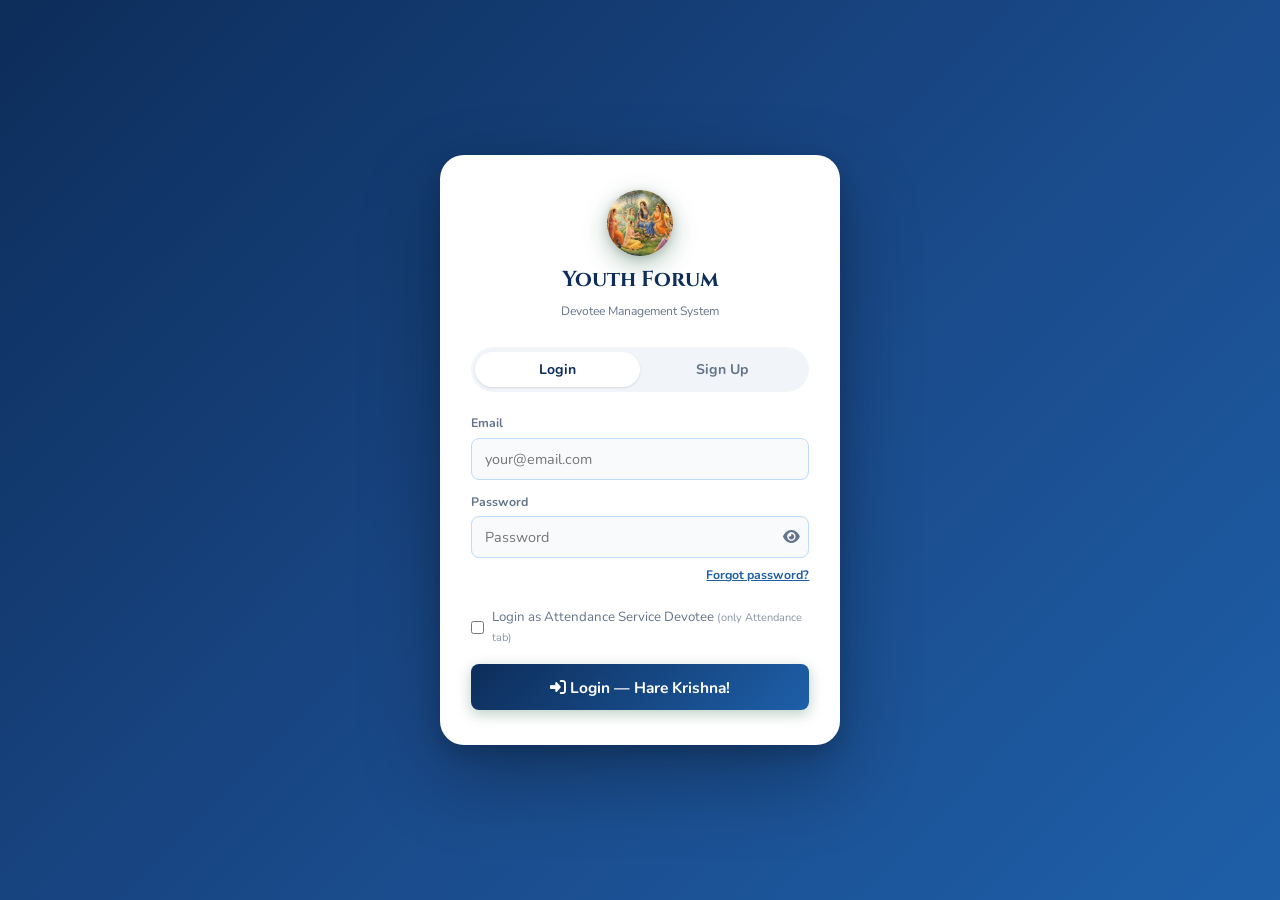
==== commit 24f33151: "non submission msg clone merge" ====
--- a/index.html
+++ b/index.html
@@ -84,7 +84,7 @@
         <label>Your Team</label>
         <select id="signup-team">
           <option value="">Select Team</option>
-          <option>Keshav</option><option>Annat</option><option>Govind</option><option>Madhav</option><option>Panchaali</option><option>Other</option>
+          <option>Keshav</option><option>Anant</option><option>Govind</option><option>Madhav</option><option>Panchaali</option><option>Janardhana</option><option>Other</option>
         </select>
       </div>
       <button type="submit" class="auth-btn"><i class="fas fa-user-plus"></i> Request Account</button>
@@ -410,6 +410,33 @@
   <!-- ──────── TAB 0: DASHBOARD — Leaderboard Home ──────── -->
   <section id="tab-dashboard" class="tab-panel active dash">
 
+    <!-- ── Devotee Support Banner ── -->
+    <div style="background:linear-gradient(135deg,#14532d 0%,#166534 60%,#15803d 100%);border-radius:14px;padding:.85rem 1rem;display:flex;align-items:center;gap:.85rem;margin-bottom:.75rem;box-shadow:0 4px 18px rgba(21,128,61,.35);position:relative;overflow:hidden">
+      <div style="position:absolute;right:-18px;top:-18px;width:80px;height:80px;border-radius:50%;background:rgba(255,255,255,.06)"></div>
+      <div style="position:absolute;right:24px;bottom:-24px;width:60px;height:60px;border-radius:50%;background:rgba(255,255,255,.04)"></div>
+      <div style="flex-shrink:0;width:46px;height:46px;border-radius:50%;background:rgba(255,255,255,.15);display:flex;align-items:center;justify-content:center;color:#fff;font-size:1.3rem;border:2px solid rgba(255,255,255,.25)">
+        <i class="fas fa-headset"></i>
+      </div>
+      <div style="flex:1;min-width:0">
+        <div style="font-weight:800;font-size:.9rem;color:#fff;font-family:var(--ff-head);letter-spacing:.02em">🙏 Devotee Support Helpline</div>
+        <div style="font-size:.75rem;color:#bbf7d0;margin-top:.2rem;font-weight:600">HG Rudrani Devi Dasi &nbsp;·&nbsp; 9872831394</div>
+      </div>
+      <div style="display:flex;flex-direction:column;gap:.4rem;flex-shrink:0;align-items:flex-end">
+        <div style="display:flex;gap:.4rem">
+          <a href="tel:9872831394" style="display:inline-flex;align-items:center;justify-content:center;width:36px;height:36px;background:#fff;color:#15803d;border-radius:50%;text-decoration:none;font-size:.95rem;box-shadow:0 2px 8px rgba(0,0,0,.2)" title="Call now">
+            <i class="fas fa-phone"></i>
+          </a>
+          <a href="https://wa.me/919872831394" target="_blank" rel="noopener" style="display:inline-flex;align-items:center;justify-content:center;width:36px;height:36px;background:#25d366;color:#fff;border-radius:50%;text-decoration:none;font-size:1.1rem;box-shadow:0 2px 8px rgba(0,0,0,.2)" title="WhatsApp">
+            <i class="fab fa-whatsapp"></i>
+          </a>
+        </div>
+        <button onclick="openSupportModal()" style="background:rgba(255,255,255,.18);color:#fff;border:1.5px solid rgba(255,255,255,.35);border-radius:8px;padding:.3rem .65rem;font-size:.72rem;font-weight:700;cursor:pointer;display:flex;align-items:center;gap:.3rem;letter-spacing:.02em;white-space:nowrap">
+          <i class="fas fa-ticket-alt"></i> Log Issue
+          <span id="support-inbox-badge" class="hidden" style="background:#ef4444;color:#fff;border-radius:50%;width:16px;height:16px;font-size:.6rem;display:inline-flex;align-items:center;justify-content:center;font-weight:800;margin-left:.1rem"></span>
+        </button>
+      </div>
+    </div>
+
     <!-- Top-3 Podium Leaderboard (Mon–Sat only) -->
     <section class="ds-panel" id="home-lb-podium-section">
       <header class="ds-panel__head">
@@ -599,6 +626,7 @@
         <div id="subtab-calling-submission" class="sub-panel">
           <div class="late-rpt-header">
             <span class="late-rpt-info"><i class="fas fa-clock"></i> Calling submission times — current week + last 3 weeks</span>
+            <button class="btn btn-secondary" style="padding:.3rem .8rem;font-size:.8rem;background:#25D366;color:#fff;border-color:#25D366" onclick="openReminderModal()"><i class="fab fa-whatsapp"></i> Send Reminders</button>
             <button class="btn btn-secondary" style="padding:.3rem .8rem;font-size:.8rem" onclick="loadLateReports()"><i class="fas fa-sync-alt"></i> Refresh</button>
           </div>
           <div id="calling-late-content"></div>
@@ -726,9 +754,7 @@
           <button class="sub-tab" onclick="switchSubTab(this,'late-comers'); loadLateComersReport()"><i class="fas fa-clock"></i> Late Comers</button>
           <button class="sub-tab" onclick="switchSubTab(this,'newcomers-report')"><i class="fas fa-user-plus"></i> New Comers</button>
           <button class="sub-tab" onclick="switchSubTab(this,'serious-analysis')"><i class="fas fa-star"></i> Serious</button>
-          <button class="sub-tab" onclick="switchSubTab(this,'team-leaderboard')"><i class="fas fa-trophy"></i> Teams</button>
           <button class="sub-tab" onclick="switchSubTab(this,'trends')"><i class="fas fa-chart-line"></i> Trends</button>
-          <button class="sub-tab" onclick="switchSubTab(this,'att-accuracy'); loadAttAccuracyReport()"><i class="fas fa-bullseye"></i> Accuracy</button>
         </div>
         <div id="subtab-attendance-detail" class="sub-panel active">
           <div class="sheet-controls">
@@ -745,12 +771,8 @@
         </div>
         <div id="subtab-newcomers-report" class="sub-panel"><div id="newcomers-report-content"></div></div>
         <div id="subtab-serious-analysis" class="sub-panel"><div id="serious-analysis-content"></div></div>
-        <div id="subtab-team-leaderboard" class="sub-panel"><div id="team-leaderboard-content"></div></div>
         <div id="subtab-trends" class="sub-panel">
           <div class="chart-container"><canvas id="trends-chart"></canvas></div>
-        </div>
-        <div id="subtab-att-accuracy" class="sub-panel">
-          <div id="att-accuracy-content"></div>
         </div>
       </div>
     </div>
@@ -770,7 +792,7 @@
   <section id="tab-meetings" class="tab-panel meet">
     <header class="meet__head">
       <div>
-        <span class="active-subtab-chip" id="meet-active-label">Overdue</span>
+        <span class="active-subtab-chip" id="meet-active-label">Schedule</span>
       </div>
       <button class="ds-btn" onclick="openScheduleMeetingForm()">
         <i class="fas fa-calendar-plus"></i> Schedule Meeting
@@ -788,10 +810,10 @@
     </div>
 
     <!-- Sub-panels (only one visible at a time via _meetActiveSubTab) -->
-    <div id="meet-panel-overdue"   class="meet-sub-panel">
+    <div id="meet-panel-overdue"   class="meet-sub-panel hidden">
       <div class="loading"><i class="fas fa-spinner"></i> Loading…</div>
     </div>
-    <div id="meet-panel-scheduled" class="meet-sub-panel hidden">
+    <div id="meet-panel-scheduled" class="meet-sub-panel">
       <div class="loading"><i class="fas fa-spinner"></i> Loading…</div>
     </div>
     <div id="meet-panel-completed" class="meet-sub-panel hidden">
@@ -840,7 +862,7 @@
         </div>
         <div class="calling-config-field">
           <label><i class="fas fa-chalkboard-teacher"></i> Session Date</label>
-          <input type="date" id="cm-config-session-date" class="filter-select">
+          <input type="date" id="cm-config-session-date" class="filter-select" onchange="cmAutoFillCallingDate()">
         </div>
         <button class="btn btn-primary" onclick="saveCMCallingDates()">
           <i class="fas fa-save"></i> Save Dates
@@ -854,6 +876,9 @@
       <button class="att-sub-tab" onclick="switchCallingMgmtTab('newcomers', this)">
         <i class="fas fa-user-plus"></i> New Comers
       </button>
+      <button class="att-sub-tab" onclick="switchCallingMgmtTab('unassigned', this)">
+        <i class="fas fa-user-slash"></i> Unassigned
+      </button>
       <button class="att-sub-tab" onclick="switchCallingMgmtTab('online', this)">
         <i class="fas fa-laptop"></i> Online Class
       </button>
@@ -870,6 +895,9 @@
     <div id="calling-mgmt-panel-newcomers" class="att-sub-panel">
       <div id="cm-newcomers-content"></div>
     </div>
+    <div id="calling-mgmt-panel-unassigned" class="att-sub-panel">
+      <div id="cm-unassigned-content"></div>
+    </div>
     <div id="calling-mgmt-panel-online" class="att-sub-panel">
       <div id="cm-online-content"></div>
     </div>
@@ -882,7 +910,7 @@
   </section>
 
 <!-- FAB: Register New Devotee (shown only on Attendance > Live) -->
-<button id="register-fab" class="fab hidden" onclick="openDevoteeFormModal(true)" title="Register New Devotee">
+<button id="register-fab" class="fab hidden admin-coordinator-only" onclick="openDevoteeFormModal(true)" title="Register New Devotee">
   <i class="fas fa-plus"></i>
 </button>
 
@@ -1188,7 +1216,7 @@
             <label>Team Name</label>
             <select id="f-team">
               <option value="">Select Team</option>
-              <option>Keshav</option><option>Annat</option><option>Govind</option><option>Madhav</option><option>Panchaali</option><option>Other</option>
+              <option>Keshav</option><option>Anant</option><option>Govind</option><option>Madhav</option><option>Panchaali</option><option>Janardhana</option><option>Other</option>
             </select>
           </div>
           <div class="form-group">
@@ -1417,11 +1445,11 @@
         <button class="btn-icon close" onclick="closeModal('event-detail-modal')"><i class="fas fa-times"></i></button>
       </div>
     </div>
-    <div class="search-box" style="margin:1rem 1.25rem .5rem">
+    <div class="search-box admin-coordinator-only" style="margin:1rem 1.25rem .5rem">
       <i class="fas fa-search"></i>
       <input type="text" id="event-devotee-search" placeholder="Search & add devotee…" autocomplete="off" autocorrect="off" autocapitalize="off" spellcheck="false" data-form-type="other" data-lpignore="true" data-1p-ignore="true" readonly onfocus="this.removeAttribute('readonly')" oninput="debounce(searchEventDevotees, 300)()">
     </div>
-    <div id="event-search-results" style="padding:0 1.25rem"></div>
+    <div id="event-search-results" class="admin-coordinator-only" style="padding:0 1.25rem"></div>
     <h3 class="section-subtitle" style="padding:0 1.25rem">Added Devotees</h3>
     <div id="event-devotee-list" class="care-list" style="padding:0 1.25rem 1.25rem"></div>
   </div>
@@ -1489,7 +1517,7 @@
         <label>Current Team Name</label>
         <select id="rename-team-from" class="filter-select" style="width:100%">
           <option value="">— Select team to rename —</option>
-          <option>Keshav</option><option>Annat</option><option>Govind</option><option>Madhav</option><option>Panchaali</option><option>Other</option>
+          <option>Keshav</option><option>Anant</option><option>Govind</option><option>Madhav</option><option>Panchaali</option><option>Janardhana</option><option>Other</option>
         </select>
       </div>
       <div class="form-group" style="margin-top:.75rem">
@@ -1612,7 +1640,7 @@
           </select>
         </div>
       </div>
-      <div style="margin-bottom:.85rem">
+      <div id="meeting-status-wrap" style="margin-bottom:.85rem">
         <label style="display:block;font-size:.83rem;font-weight:600;margin-bottom:.3rem">Status</label>
         <select id="meeting-status" style="width:100%;padding:.42rem .55rem;border:1px solid var(--color-border);border-radius:var(--radius-xs);font-size:.9rem">
           <option value="scheduled">Scheduled</option>
@@ -1625,7 +1653,7 @@
         <label style="display:block;font-size:.83rem;font-weight:600;margin-bottom:.3rem">Notes</label>
         <textarea id="meeting-notes" rows="3" style="width:100%;padding:.42rem .55rem;border:1px solid var(--color-border);border-radius:var(--radius-xs);font-size:.9rem;resize:vertical" placeholder="Outcome, key points discussed…"></textarea>
       </div>
-      <div class="meet-remarks-wrap" style="margin-bottom:.5rem">
+      <div id="meeting-remarks-wrap" class="meet-remarks-wrap" style="margin-bottom:.5rem">
         <label for="meeting-authority-remarks" style="display:block;font-size:.83rem;font-weight:600;margin-bottom:.3rem">
           <i class="fas fa-feather-alt" style="color:#a16207;margin-right:.25rem"></i> Authority Remarks
           <span style="font-weight:400;font-size:.72rem;color:var(--text-muted);margin-left:.25rem">(senior Prabhuji's guidance / minutes of meeting)</span>
@@ -1828,7 +1856,7 @@
         <label>Team</label>
         <select id="edit-profile-team" class="form-control">
           <option value="">No Team</option>
-          <option>Keshav</option><option>Annat</option><option>Govind</option><option>Madhav</option><option>Panchaali</option><option>Other</option>
+          <option>Keshav</option><option>Anant</option><option>Govind</option><option>Madhav</option><option>Panchaali</option><option>Janardhana</option><option>Other</option>
         </select>
         <div id="edit-profile-team-readonly" class="form-control" style="display:none;background:var(--accent-light);color:var(--text-muted);cursor:default"></div>
         <p id="edit-profile-team-note" style="font-size:.72rem;color:var(--text-muted);margin-top:.25rem;display:none">Contact Super Admin to change your team.</p>
@@ -1876,7 +1904,7 @@
       <div id="mgmt-team-picker" style="display:none;flex-direction:column;gap:.4rem">
         <select id="mgmt-new-team" class="form-control">
           <option value="">Select Team…</option>
-          <option>Keshav</option><option>Annat</option><option>Govind</option><option>Madhav</option><option>Panchaali</option><option>Other</option>
+          <option>Keshav</option><option>Anant</option><option>Govind</option><option>Madhav</option><option>Panchaali</option><option>Janardhana</option><option>Other</option>
         </select>
         <button class="btn btn-primary" onclick="doMgmtAction('team_confirm')"><i class="fas fa-check"></i> Confirm Team Change</button>
       </div>
@@ -1934,7 +1962,7 @@
         <label>New Team</label>
         <select id="bulk-team">
           <option value="">— Select team —</option>
-          <option>Keshav</option><option>Annat</option><option>Govind</option><option>Madhav</option><option>Panchaali</option><option>Other</option>
+          <option>Keshav</option><option>Anant</option><option>Govind</option><option>Madhav</option><option>Panchaali</option><option>Janardhana</option><option>Other</option>
         </select>
       </div>
       <div class="form-group" id="bulk-callingby-wrap" style="display:none">
@@ -2013,7 +2041,7 @@
             <span class="sc-switch-track"><span class="sc-switch-knob"></span></span>
           </span>
         </label>
-        <span class="field-hint">When ON, callers can submit calling &amp; see the calling button on Home. Turn OFF to close the window.</span>
+        <span class="field-hint" id="sc-calling-window-hint">Opens automatically for 24 hours on the calling date. Use this toggle to override that for 24 hours if needed.</span>
       </div>
       <div class="form-grid" style="gap:.75rem">
         <div class="form-group">
@@ -2136,7 +2164,7 @@
       <i class="fas fa-search"></i>
       <input type="text" id="um-search" placeholder="Search by name or email…" autocomplete="off" autocorrect="off" autocapitalize="off" spellcheck="false" data-form-type="other" data-lpignore="true" data-1p-ignore="true" readonly onfocus="this.removeAttribute('readonly')" oninput="renderUserMgmtList()">
     </div>
-    <div id="um-list" style="max-height:55vh;overflow-y:auto;padding:0 1.25rem 1.25rem">
+    <div id="um-list" style="overflow-y:auto;padding:0 1.25rem 1.25rem">
       <div class="loading"><i class="fas fa-spinner"></i> Loading…</div>
     </div>
   </div>
@@ -2184,7 +2212,7 @@
             <label class="ds-field__lbl">Team</label>
             <select id="ua-team">
               <option value="">— No team —</option>
-              <option>Keshav</option><option>Annat</option><option>Govind</option><option>Madhav</option><option>Panchaali</option><option>Other</option>
+              <option>Keshav</option><option>Anant</option><option>Govind</option><option>Madhav</option><option>Panchaali</option><option>Janardhana</option><option>Other</option>
             </select>
           </div>
         </div>
@@ -2193,6 +2221,12 @@
             Custom title <span class="ds-field__hint">optional — shown on their header badge</span>
           </label>
           <input type="text" id="ua-position" placeholder="e.g. Head Caller, Zone Leader…">
+        </div>
+        <div class="ds-field">
+          <label class="ds-field__lbl">
+            Mobile (WhatsApp) <span class="ds-field__hint">optional — used to send submission reminders</span>
+          </label>
+          <input type="tel" id="ua-mobile" placeholder="10-digit mobile number" maxlength="13">
         </div>
       </section>
 
@@ -2263,6 +2297,17 @@
   </div>
 </div>
 
+<!-- ══════════ SUBMISSION REMINDER MODAL ══════════ -->
+<div id="reminder-modal" class="modal-overlay hidden">
+  <div class="modal-box" style="max-width:480px;width:95vw">
+    <div class="modal-header">
+      <h2 style="font-size:.95rem"><i class="fab fa-whatsapp" style="color:#25D366"></i> Submission Reminders</h2>
+      <button class="btn-icon close" onclick="closeModal('reminder-modal')"><i class="fas fa-times"></i></button>
+    </div>
+    <div id="reminder-modal-body" style="max-height:65vh;overflow:auto;padding:.25rem .5rem"></div>
+  </div>
+</div>
+
 <!-- ══════════ HOME: ATTENDANCE SESSION REPORT ══════════ -->
 <div id="home-att-report-modal" class="modal-overlay hidden">
   <div class="modal-box large">
@@ -2338,6 +2383,8 @@
 <script src="js/xlsx-js-style.bundle.js"></script>
 <!-- Chart.js -->
 <script src="https://cdn.jsdelivr.net/npm/chart.js@4.4.0/dist/chart.umd.min.js"></script>
+<!-- html2canvas: render report DOM to image for WhatsApp share -->
+<script src="https://cdn.jsdelivr.net/npm/html2canvas@1.4.1/dist/html2canvas.min.js"></script>
 <!-- App -->
 <script src="js/config.js"></script>
 <script src="js/db.js"></script>
@@ -2408,6 +2455,17 @@
         <label style="font-weight:700;font-size:.82rem;color:#374151">Notes (optional)</label>
         <textarea id="li-notes" class="form-control" rows="2" placeholder="What was discussed…" style="margin-top:.3rem;resize:vertical"></textarea>
       </div>
+      <!-- Chanting Rounds + Profession — row -->
+      <div style="display:flex;gap:.6rem">
+        <div class="form-group" style="margin:0;flex:1">
+          <label style="font-weight:700;font-size:.82rem;color:#374151">Chanting Rounds</label>
+          <input type="number" id="li-chanting" class="form-control" min="0" max="64" placeholder="e.g. 16" style="margin-top:.3rem">
+        </div>
+        <div class="form-group" style="margin:0;flex:2">
+          <label style="font-weight:700;font-size:.82rem;color:#374151">Profession</label>
+          <input type="text" id="li-profession" class="form-control" placeholder="e.g. Teacher…" style="margin-top:.3rem">
+        </div>
+      </div>
       <div id="li-error" style="color:#dc2626;font-size:.8rem;display:none"></div>
       <div style="display:flex;gap:.5rem;margin-top:.25rem">
         <button class="btn btn-secondary" style="flex:1" onclick="closeModal('log-interaction-modal')">Cancel</button>
@@ -2430,6 +2488,63 @@
   </div>
 </div>
 
+<!-- ──────── SUPPORT MODAL ──────── -->
+<div id="support-modal" class="modal-overlay hidden" onclick="if(event.target===this)closeModal('support-modal')">
+  <div class="modal-box" style="max-width:480px">
+    <div class="modal-header">
+      <h2><i class="fas fa-hands-helping"></i> Devotee Support</h2>
+      <button class="btn-icon close" onclick="closeModal('support-modal')"><i class="fas fa-times"></i></button>
+    </div>
+    <div style="padding:.75rem 1.1rem 1.25rem;max-height:82vh;overflow-y:auto">
+
+      <!-- Contact card -->
+      <div style="display:flex;align-items:center;gap:.75rem;background:#f0fdf4;border:1.5px solid #bbf7d0;border-radius:10px;padding:.65rem .9rem;margin-bottom:.9rem">
+        <div style="width:38px;height:38px;border-radius:50%;background:#dcfce7;display:flex;align-items:center;justify-content:center;color:#15803d;font-size:1rem;flex-shrink:0"><i class="fas fa-user-circle"></i></div>
+        <div style="flex:1;min-width:0">
+          <div style="font-weight:700;font-size:.82rem;color:#166534">HG Rudrani Devi Dasi</div>
+          <div style="font-size:.75rem;color:#15803d">Support Contact &nbsp;·&nbsp; 9872831394</div>
+        </div>
+        <div style="display:flex;gap:.4rem;flex-shrink:0">
+          <a href="tel:9872831394" style="background:#dcfce7;color:#15803d;border:1px solid #bbf7d0;border-radius:6px;padding:.25rem .5rem;font-size:.75rem;text-decoration:none"><i class="fas fa-phone"></i></a>
+          <a href="https://wa.me/919872831394" target="_blank" rel="noopener" style="background:#dcfce7;color:#15803d;border:1px solid #bbf7d0;border-radius:6px;padding:.25rem .5rem;font-size:.75rem;text-decoration:none"><i class="fab fa-whatsapp"></i></a>
+        </div>
+      </div>
+
+      <div style="text-align:center;font-size:.75rem;color:#94a3b8;margin-bottom:.9rem;letter-spacing:.04em">— OR LOG YOUR ISSUE BELOW —</div>
+
+      <!-- Text message -->
+      <textarea id="support-message" rows="4" placeholder="Describe your issue, question, or request…" style="width:100%;border:1.5px solid #e2e8f0;border-radius:8px;padding:.55rem .7rem;font-size:.82rem;resize:vertical;outline:none;font-family:var(--ff-body);box-sizing:border-box"></textarea>
+
+      <!-- Image attach -->
+      <div style="margin-top:.6rem">
+        <label style="display:inline-flex;align-items:center;gap:.35rem;background:#f1f5f9;border:1.5px dashed #cbd5e1;border-radius:7px;padding:.3rem .7rem;font-size:.78rem;color:#64748b;cursor:pointer">
+          <i class="fas fa-image"></i> Attach Photo
+          <input type="file" accept="image/*" onchange="handleSupportImageSelect(event)" style="display:none">
+        </label>
+        <div id="support-img-preview" style="margin-top:.4rem"></div>
+      </div>
+
+      <!-- Voice note -->
+      <div style="margin-top:.6rem;display:flex;align-items:center;gap:.5rem;flex-wrap:wrap">
+        <button id="voice-record-btn" onclick="toggleSupportVoiceRecording()" style="background:#f0fdf4;color:#15803d;border:1.5px solid #bbf7d0;border-radius:7px;padding:.3rem .7rem;font-size:.78rem;cursor:pointer"><i class="fas fa-microphone"></i> Record Voice Note</button>
+        <div id="support-voice-preview" style="flex:1;min-width:0"></div>
+      </div>
+
+      <!-- Submit -->
+      <button onclick="submitSupportIssue()" class="btn btn--primary" style="width:100%;margin-top:1rem;border-radius:8px;padding:.6rem">
+        <i class="fas fa-paper-plane"></i> Submit Support Request
+      </button>
+
+      <!-- Admin: view requests -->
+      <div id="support-admin-section" class="hidden" style="margin-top:1.2rem;border-top:1px solid #e2e8f0;padding-top:.9rem">
+        <div style="font-weight:700;font-size:.8rem;color:#0d2d5a;margin-bottom:.5rem"><i class="fas fa-inbox"></i> Support Requests</div>
+        <div id="support-requests-list"></div>
+      </div>
+
+    </div>
+  </div>
+</div>
+
 <!-- Photo Lightbox — shared fullscreen viewer for devotee & profile photos -->
 <div id="photo-lightbox" class="photo-lightbox hidden" onclick="closePhotoLightbox()">
   <button class="photo-lightbox-close" onclick="event.stopPropagation();closePhotoLightbox()">
--- a/css/style.css
+++ b/css/style.css
@@ -1,5 +1,5 @@
 /* ════════════════════════════════════════════════════
-   SAKHI SANG – Blue & White Design System
+   YOUTH FORUM – Blue & White Design System
    Clean royal blue · Crisp white · Modern spiritual
    ════════════════════════════════════════════════════ */
 
@@ -792,54 +792,54 @@
 
 .header-avatar {
   width: 36px; height: 36px; border-radius: 50%;
-  background: #fef9c3;
-  border: 2px solid #fde68a;
+  background: #dbeafe;
+  border: 2px solid #93c5fd;
   display: flex; align-items: center; justify-content: center;
   cursor: pointer; flex-shrink: 0; overflow: hidden;
   transition: border-color .2s, transform .15s, box-shadow .2s;
-  font-size: .75rem; font-weight: 700; color: #92400e;
+  font-size: .75rem; font-weight: 700; color: #1e40af;
 }
 .header-avatar:hover {
-  border-color: var(--gold-light);
+  border-color: #60a5fa;
   transform: scale(1.06);
-  box-shadow: 0 0 0 3px rgba(253,240,171,.25);
+  box-shadow: 0 0 0 3px rgba(147,197,253,.35);
 }
 
 .role-pill {
   padding: .12rem .5rem;
   border-radius: var(--radius-full);
   font-size: .67rem; font-weight: 700;
-  background: #fef9c3;
-  border: 1px solid #fde68a;
-  color: #92400e;
+  background: #dbeafe;
+  border: 1px solid #93c5fd;
+  color: #1e40af;
   white-space: nowrap;
   letter-spacing: .2px;
 }
 
 .btn-logout {
   width: 32px; height: 32px; border-radius: 50%;
-  border: 1.5px solid #fde68a;
-  background: transparent; color: #92400e;
+  border: 1.5px solid #93c5fd;
+  background: transparent; color: #1e40af;
   font-size: .85rem; cursor: pointer; transition: all .18s;
   display: flex; align-items: center; justify-content: center;
 }
 .btn-logout:hover {
-  background: #fef9c3;
-  border-color: #c8860a;
-  color: #c8860a;
+  background: #dbeafe;
+  border-color: #3b82f6;
+  color: #1d4ed8;
 }
 
 .btn-admin-gear {
   width: 32px; height: 32px; border-radius: 50%; border: none;
-  background: #fef9c3;
-  border: 1px solid #fde68a;
-  color: #92400e;
+  background: #dbeafe;
+  border: 1px solid #93c5fd;
+  color: #1e40af;
   cursor: pointer; font-size: .82rem; transition: all .2s;
   display: flex; align-items: center; justify-content: center;
 }
 .btn-admin-gear:hover {
-  background: #fde68a;
-  color: #92400e;
+  background: #bfdbfe;
+  color: #1d4ed8;
   transform: rotate(30deg);
 }
 
@@ -4041,7 +4041,7 @@
    ════════════════════════════════════════════════════ */
 .auth-screen {
   position: fixed; inset: 0; z-index: 1000;
-  background: linear-gradient(160deg, #0a1e40 0%, #0d2d5a 50%, #163e7a 100%);
+  background: linear-gradient(135deg, #0d2d5a 0%, #1a4a8a 55%, #1e5fa8 100%);
   display: flex; align-items: flex-start; justify-content: center;
   padding: 1.5rem; overflow-y: auto;
 }
@@ -4201,26 +4201,29 @@
 .adm-flag-chk:has(input:checked) { background: #fef3c7; border-color: #f59e0b; color: #92400e; }
 
 /* ══ USER ACTION MODAL — built on design system primitives ═════════════ */
+/* Whole modal scrolls. Header + footer use sticky so they stay visible.
+   This avoids the flex-collapse bug (flex:1/min-height:0 needs a fixed
+   parent height to work; without it the body collapses to 0). */
 .ua {
-  max-width: 560px; width: 95%;
+  max-width: 700px; width: 96%;
+  max-height: 90vh;
+  overflow-y: auto;
+  -webkit-overflow-scrolling: touch;
   padding: 0;
   border-radius: var(--r-lg);
-  overflow: hidden;
-  display: flex;
-  flex-direction: column;
-}
-/* Body scrolls; header stays pinned — overflow:hidden on .ua alone clips content */
+  display: block;           /* plain block — let content set the height */
+}
+.modal-box.ua { overflow-y: auto; }  /* override base modal-box scroll */
+
+/* Body — plain padding, no flex needed */
 .ua__body {
-  overflow-y: auto;
-  -webkit-overflow-scrolling: touch;
-  flex: 1 1 0;
-  min-height: 0;
-  padding: var(--s-4) var(--s-5);
-  padding-bottom: var(--s-6);
-}
-
-/* Custom header — softer than the generic gradient modal header */
+  padding: var(--s-5) var(--s-6);
+  padding-bottom: var(--s-2);
+}
+
+/* Custom header — sticky so it stays visible when scrolling */
 .ua__head {
+  position: sticky; top: 0; z-index: 2;
   display: flex; align-items: center; justify-content: space-between;
   gap: var(--s-3);
   padding: var(--s-4) var(--s-5);
@@ -4305,8 +4308,9 @@
   color: var(--txt-secondary); line-height: var(--lh-snug);
 }
 
-/* Footer — sticky-feeling separator with clear action hierarchy */
+/* Footer — sticky at bottom so actions are always reachable */
 .ua__footer {
+  position: sticky; bottom: 0; z-index: 2;
   display: flex; align-items: center; justify-content: space-between;
   gap: var(--s-3);
   padding: var(--s-3) var(--s-5);
@@ -4924,56 +4928,6 @@
   font-weight: 700;
 }
 
-/* User Mgmt list row */
-.um-row {
-  display: flex;
-  align-items: center;
-  gap: .75rem;
-  padding: .6rem .75rem;
-  border: 1px solid var(--border);
-  border-radius: var(--radius-sm);
-  margin-bottom: .5rem;
-  cursor: pointer;
-  transition: background .12s, border-color .12s, transform .12s;
-  background: var(--bg-card);
-}
-.um-row:hover {
-  background: var(--brand-subtle);
-  border-color: var(--brand-light);
-  transform: translateY(-1px);
-}
-.um-row .um-avatar {
-  width: 38px; height: 38px;
-  border-radius: 50%;
-  background: var(--bg-subtle);
-  color: var(--brand);
-  display: flex; align-items: center; justify-content: center;
-  font-weight: 700;
-  font-size: .82rem;
-  flex-shrink: 0;
-}
-.um-row .um-info { flex: 1; min-width: 0; }
-.um-row .um-name {
-  font-weight: 600;
-  font-size: .9rem;
-  color: var(--text);
-  overflow: hidden;
-  text-overflow: ellipsis;
-  white-space: nowrap;
-}
-.um-row .um-meta {
-  font-size: .76rem;
-  color: var(--text-muted);
-  margin-top: .15rem;
-  overflow: hidden;
-  text-overflow: ellipsis;
-  white-space: nowrap;
-}
-.um-row .um-chevron {
-  color: var(--text-muted);
-  font-size: .8rem;
-}
-
 @media (max-width: 480px) {
   .app-sidebar { width: 88vw; }
   .sidebar-header { padding: .85rem .9rem; }
@@ -6401,6 +6355,9 @@
 }
 
 /* ════ USER MANAGEMENT — mobile-friendly with proper bifurcation ════ */
+/* Internal scroll area for the list — keeps the search box fixed at top.
+   Sized generously so rows aren't squeezed; mobile media query below grows it further. */
+#um-list { max-height: 70vh; }
 .um-section { margin-bottom: 1rem; }
 .um-section-head {
   display: flex; align-items: center; gap: .5rem;
@@ -6444,8 +6401,8 @@
 .um-row .um-avatar {
   width: 40px; height: 40px;
   border-radius: 50%;
-  background: linear-gradient(135deg, #fde68a 0%, #dbeafe 100%);
-  color: #1a1a1a;
+  background: linear-gradient(135deg, #dbeafe 0%, #bfdbfe 100%);
+  color: #1e40af;
   display: flex; align-items: center; justify-content: center;
   font-family: 'Cinzel', serif;
   font-weight: 800; font-size: .85rem;
